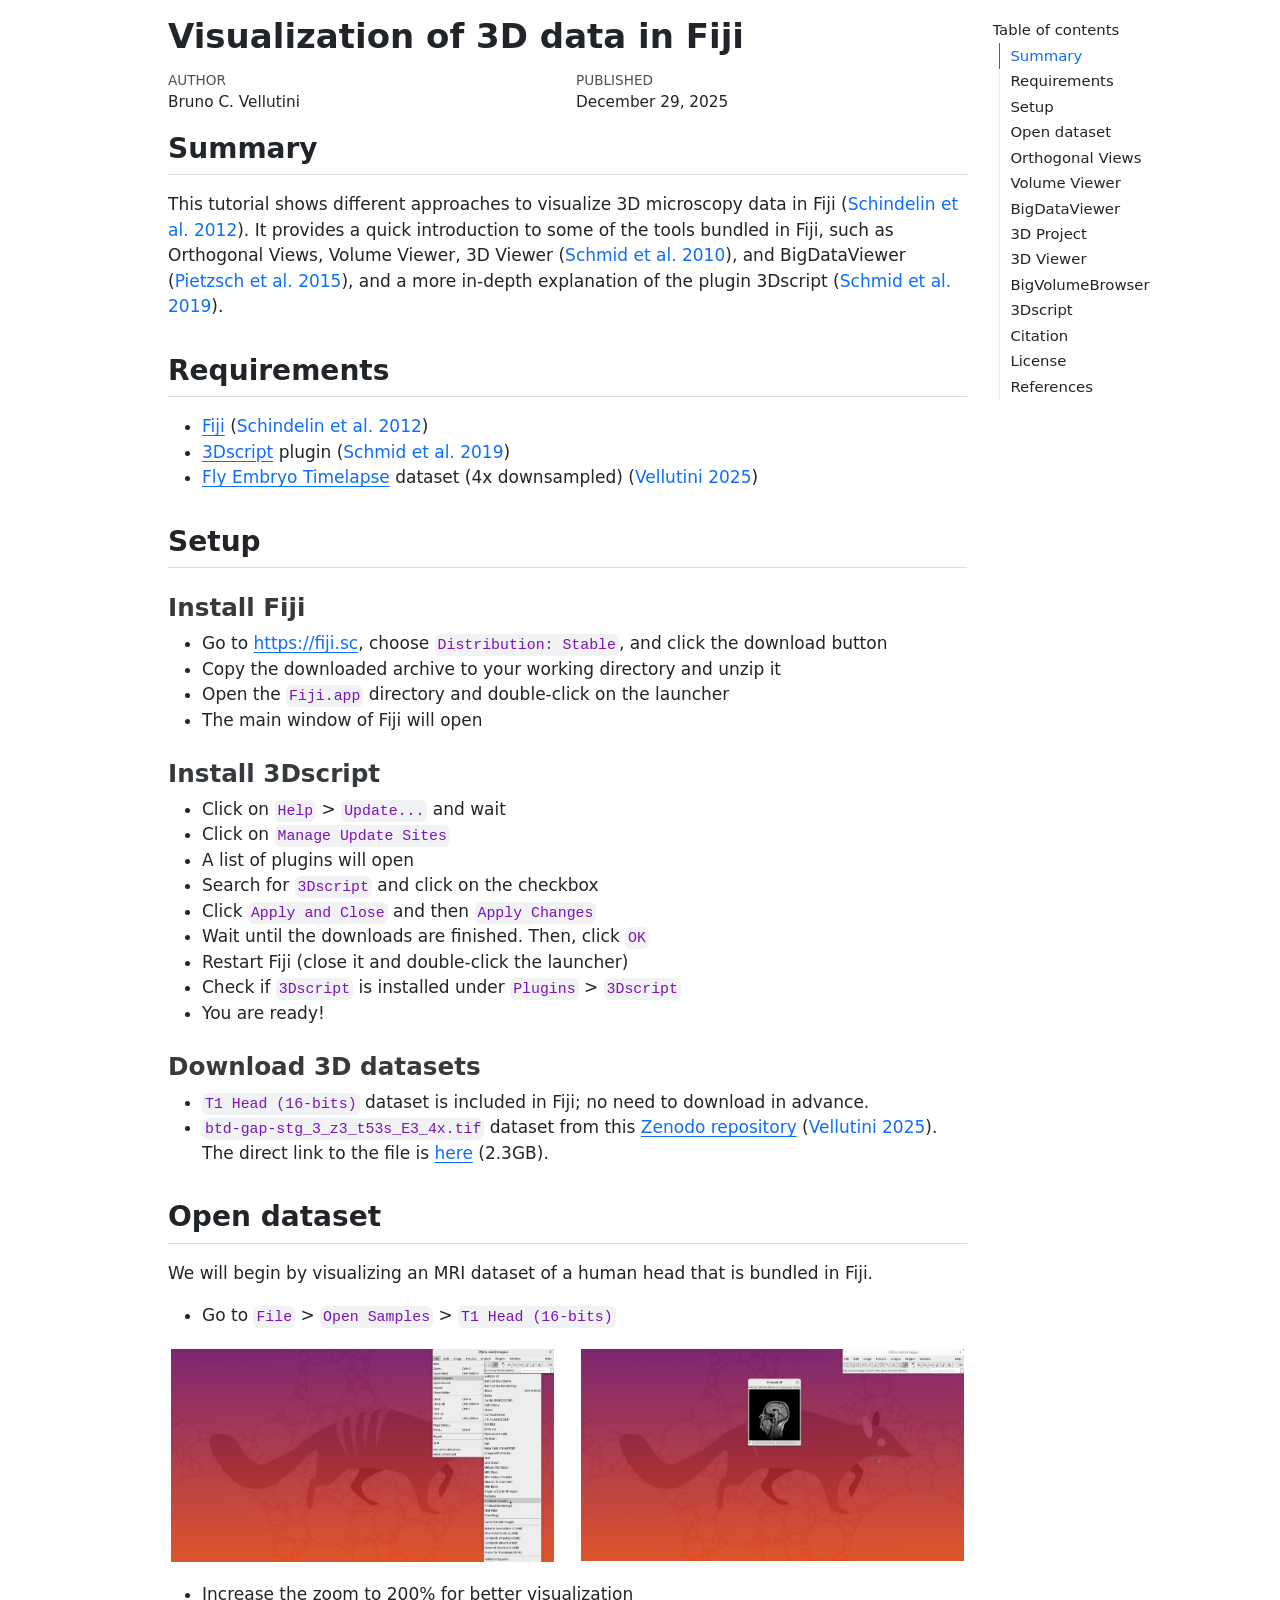
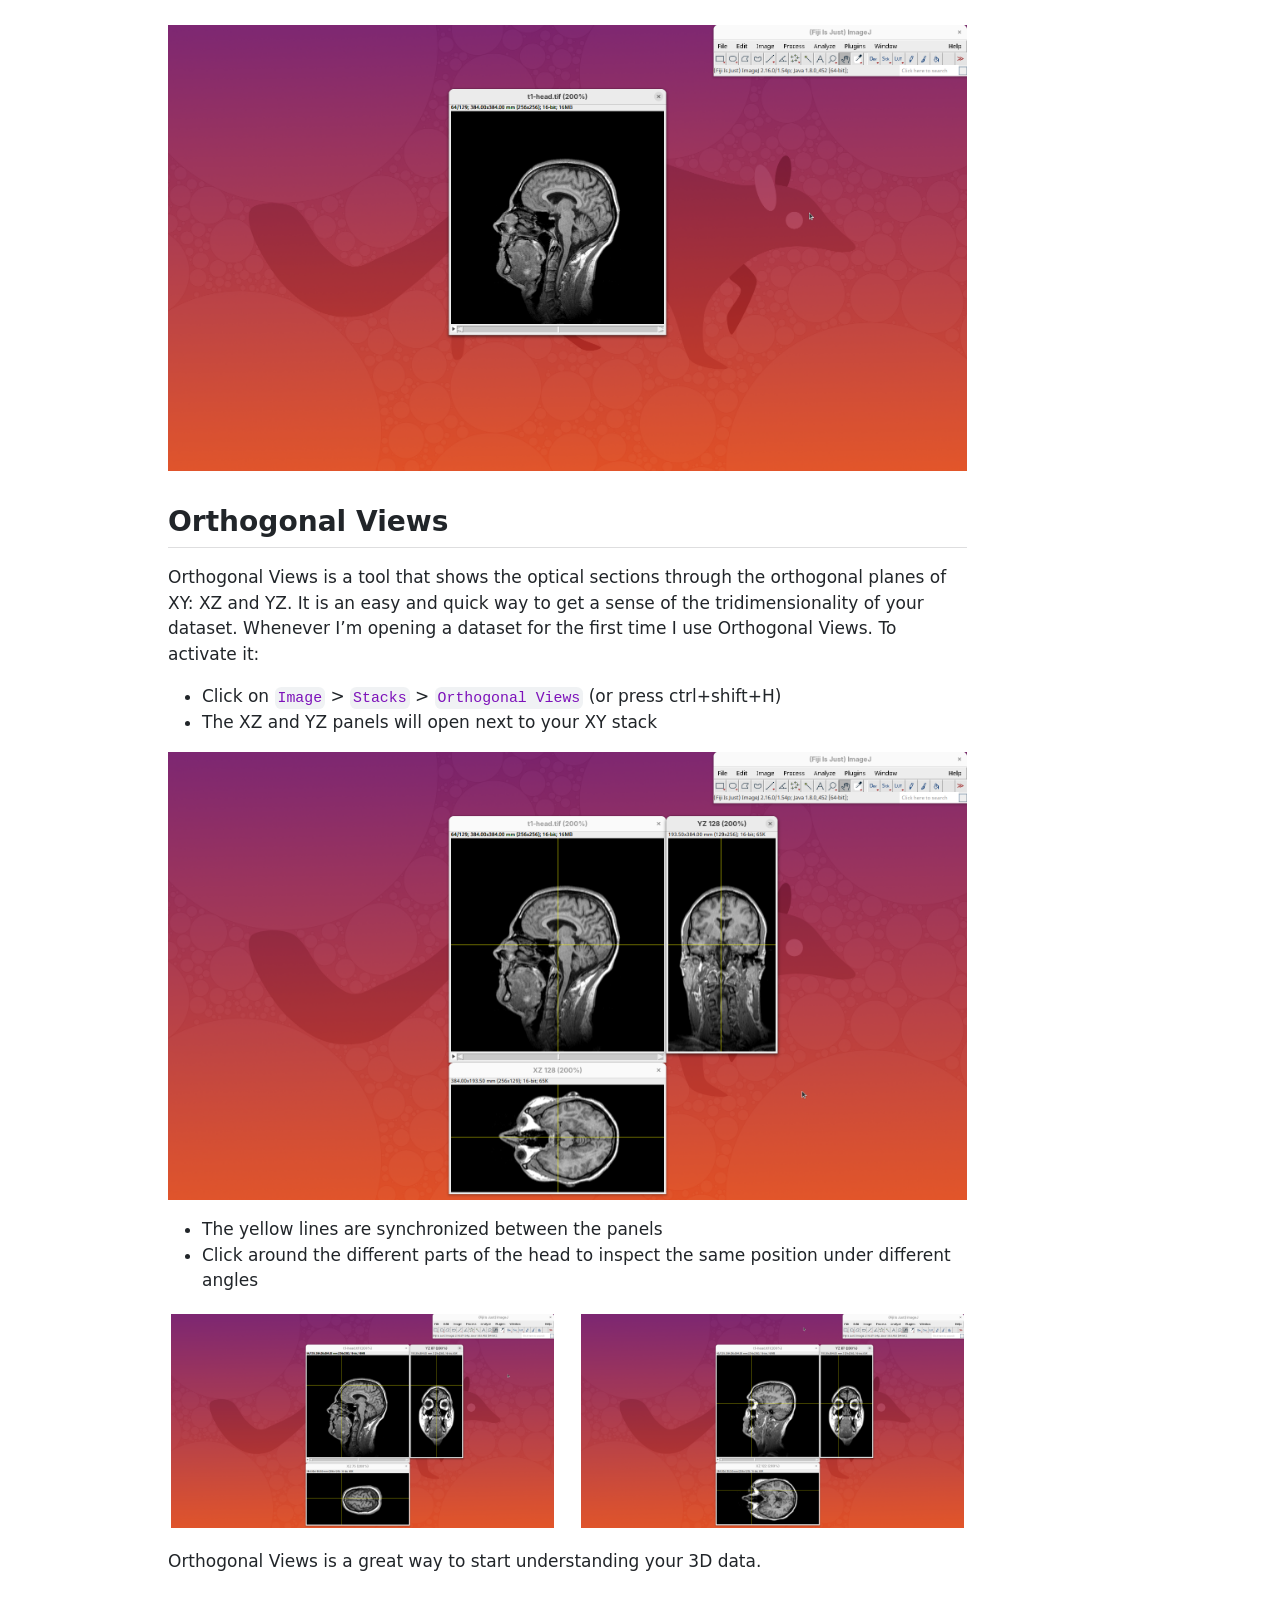
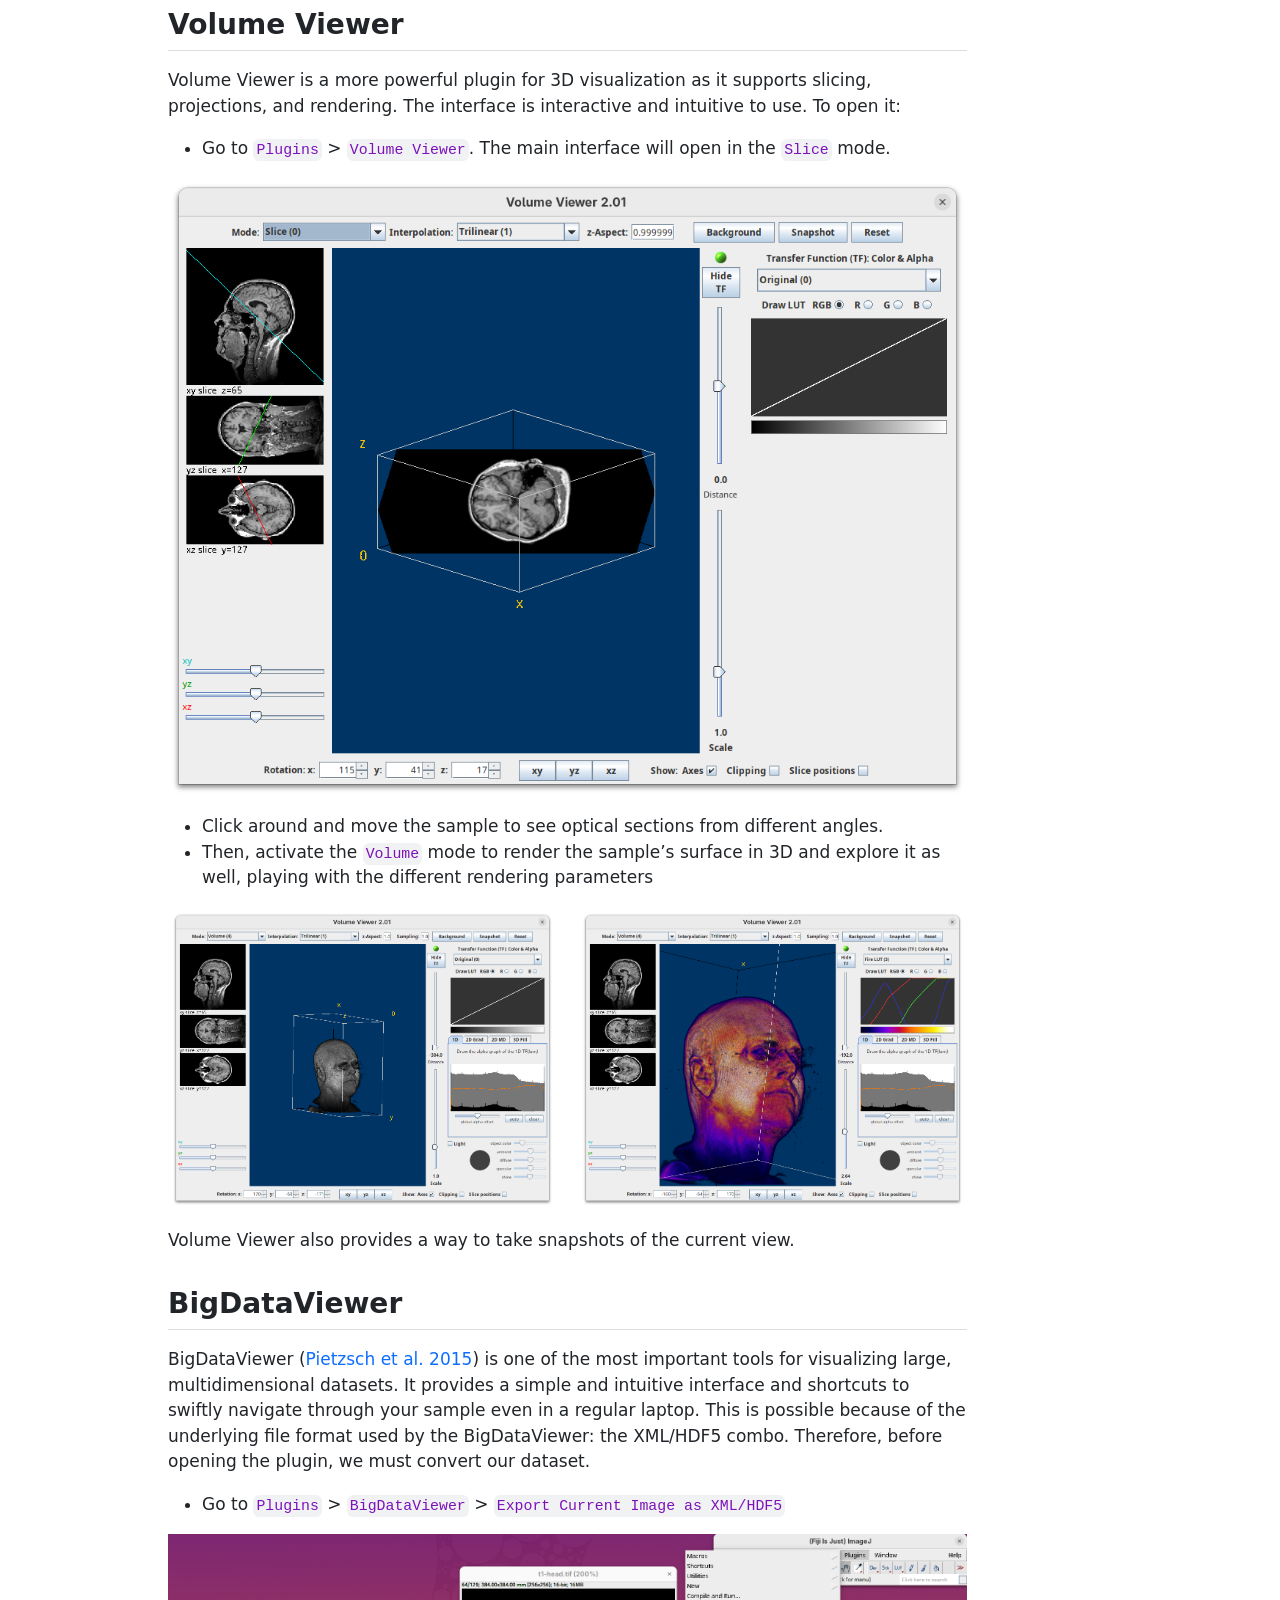
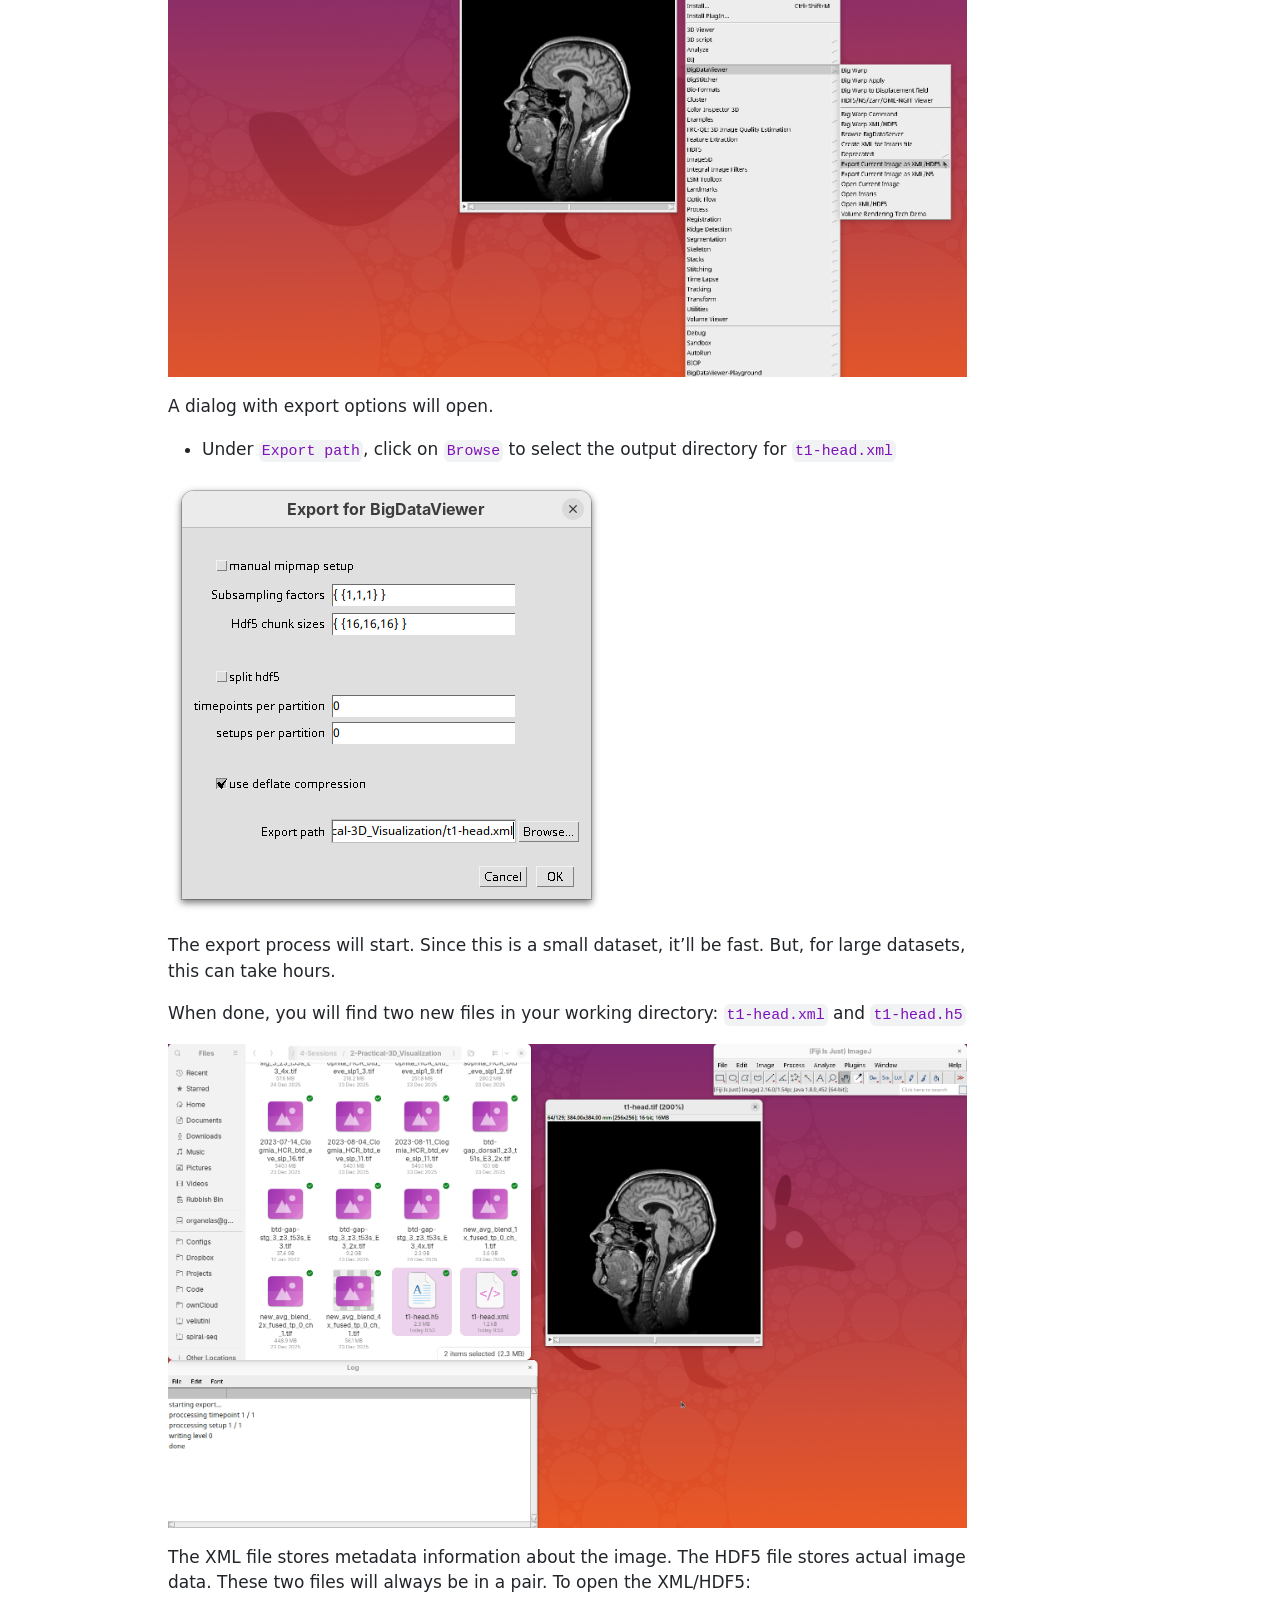
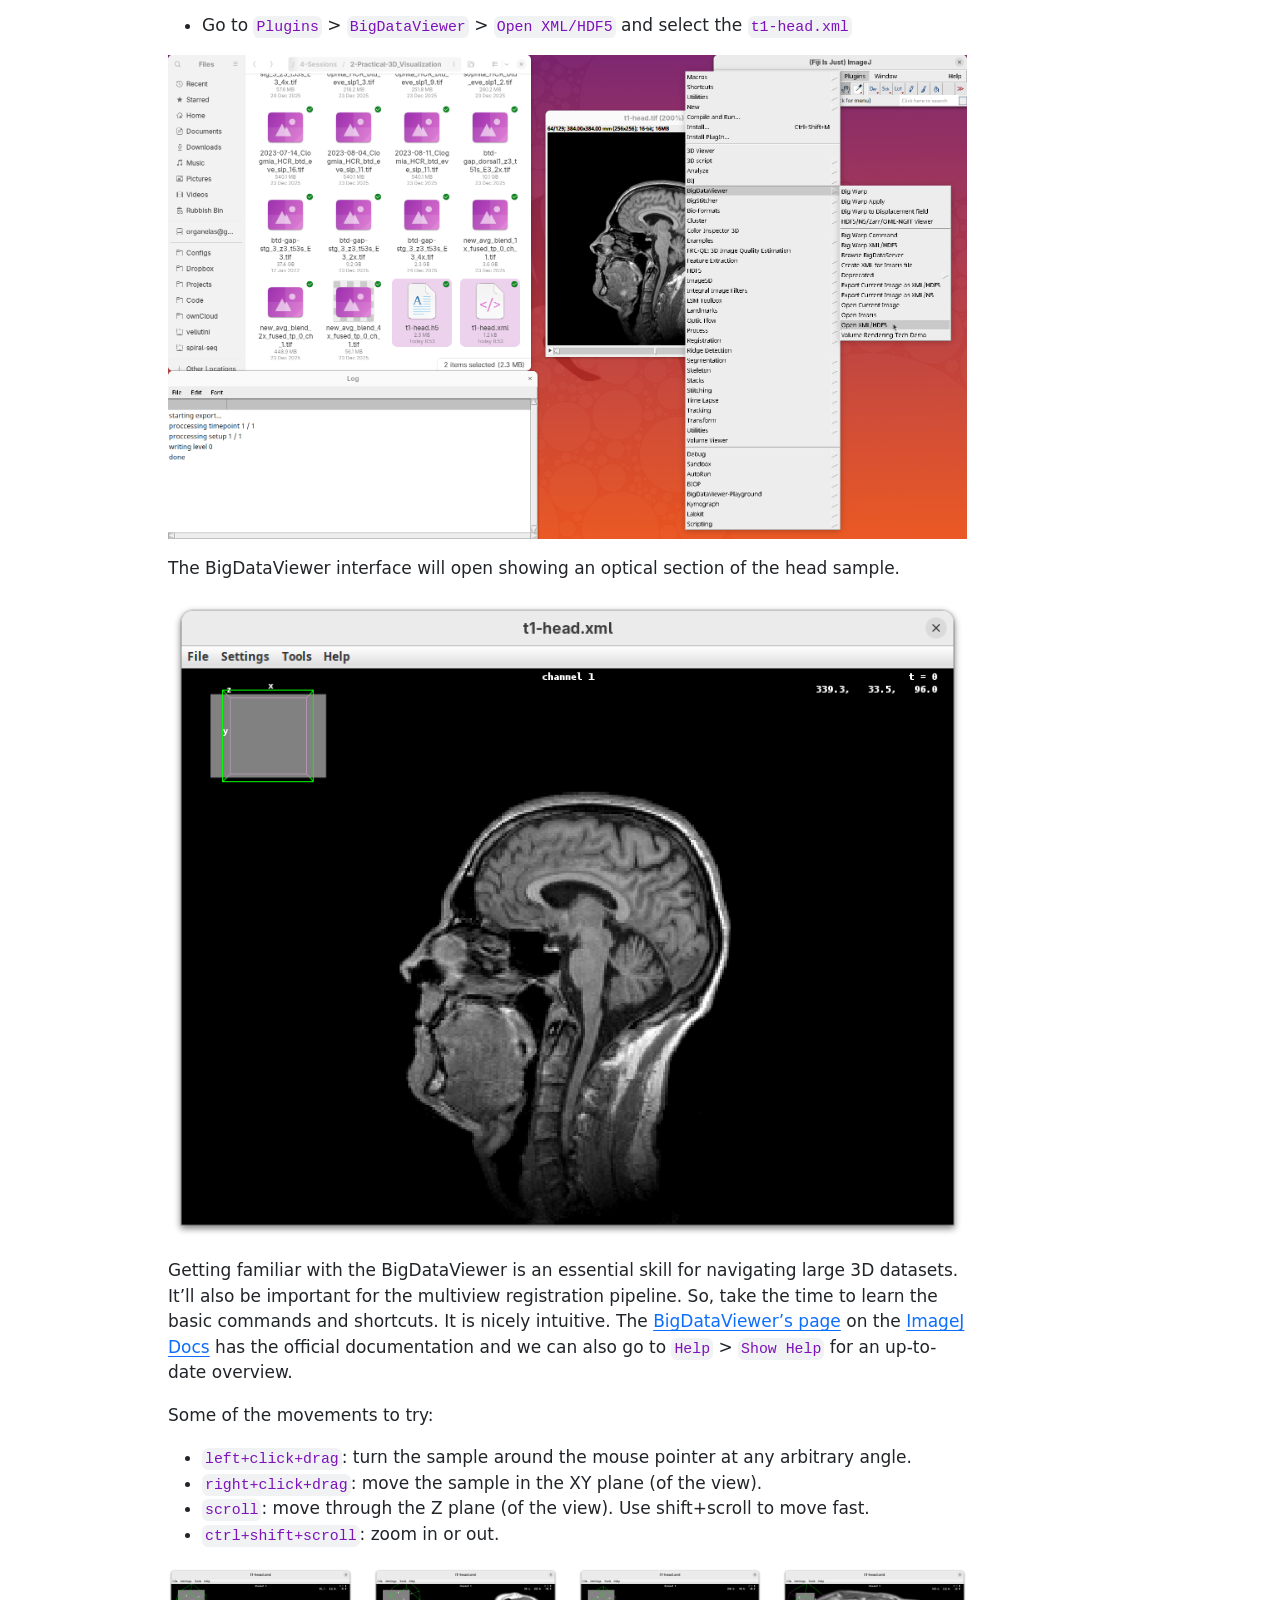
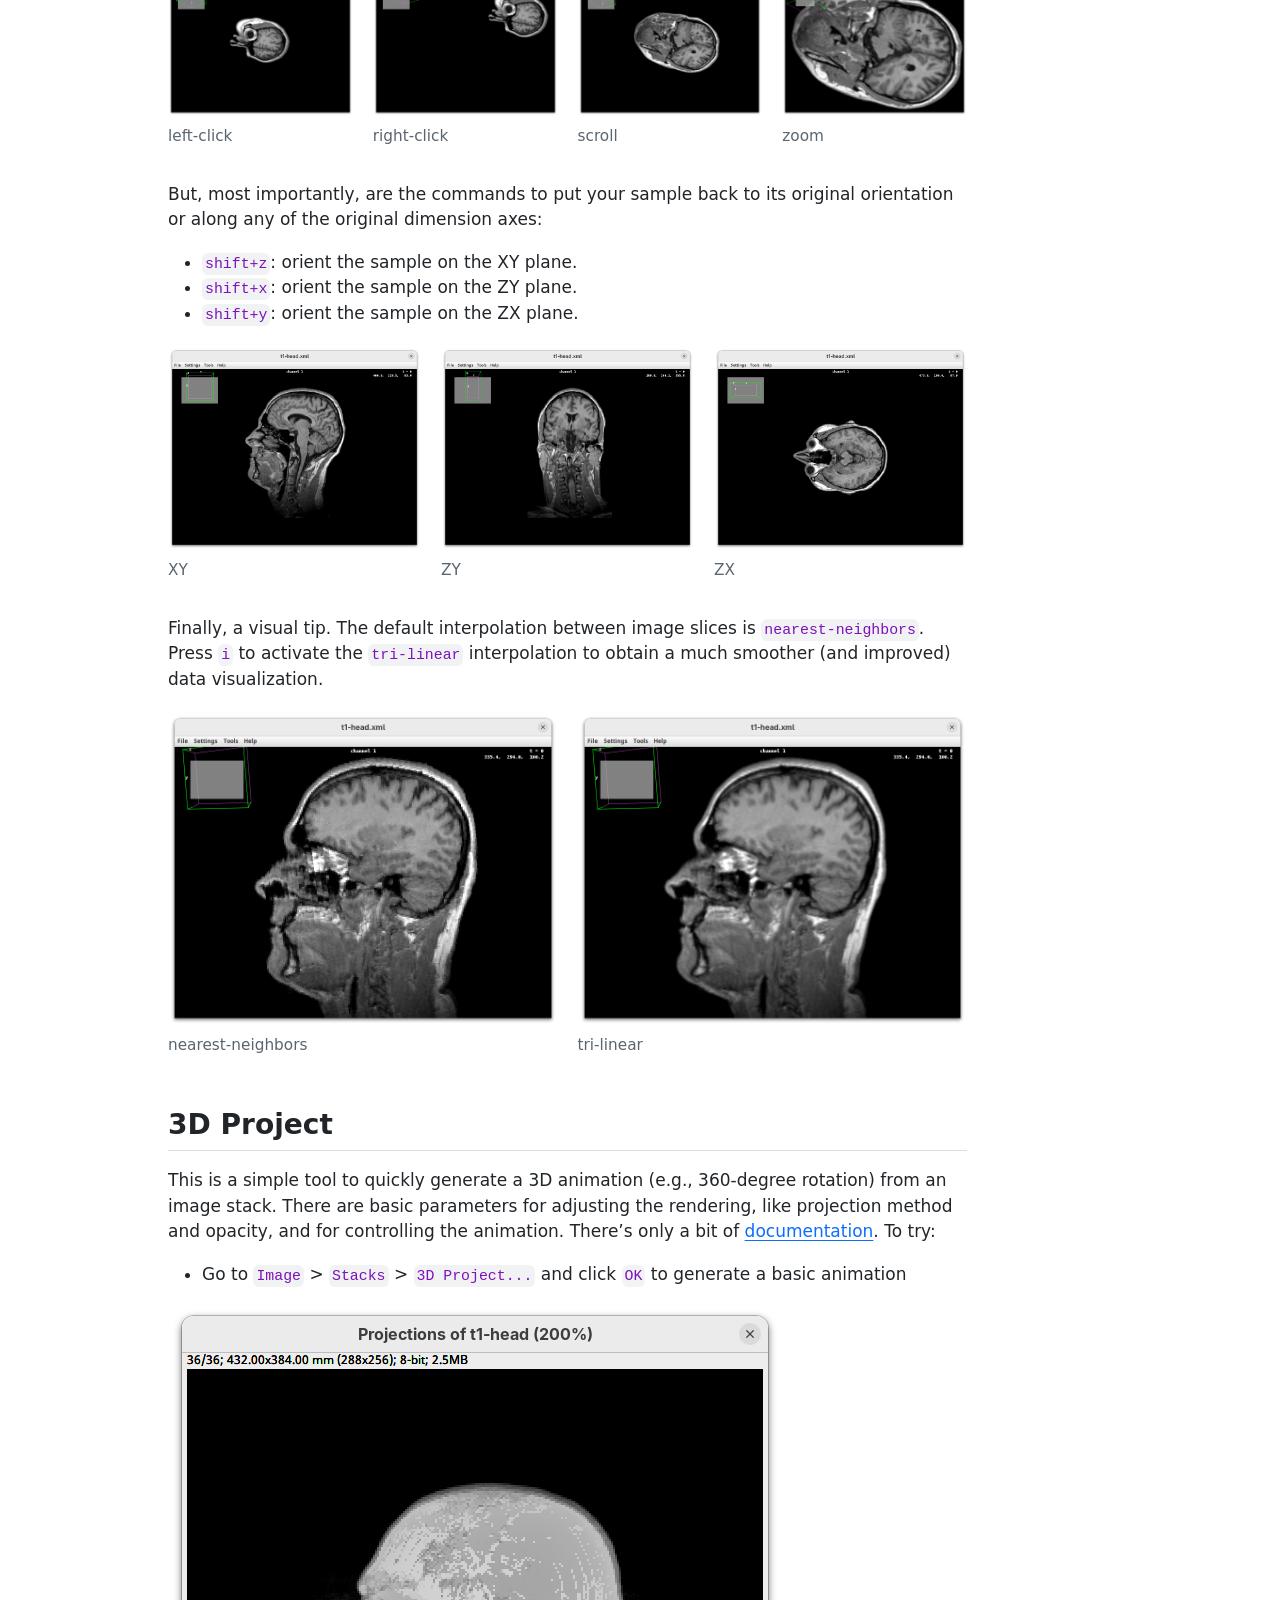
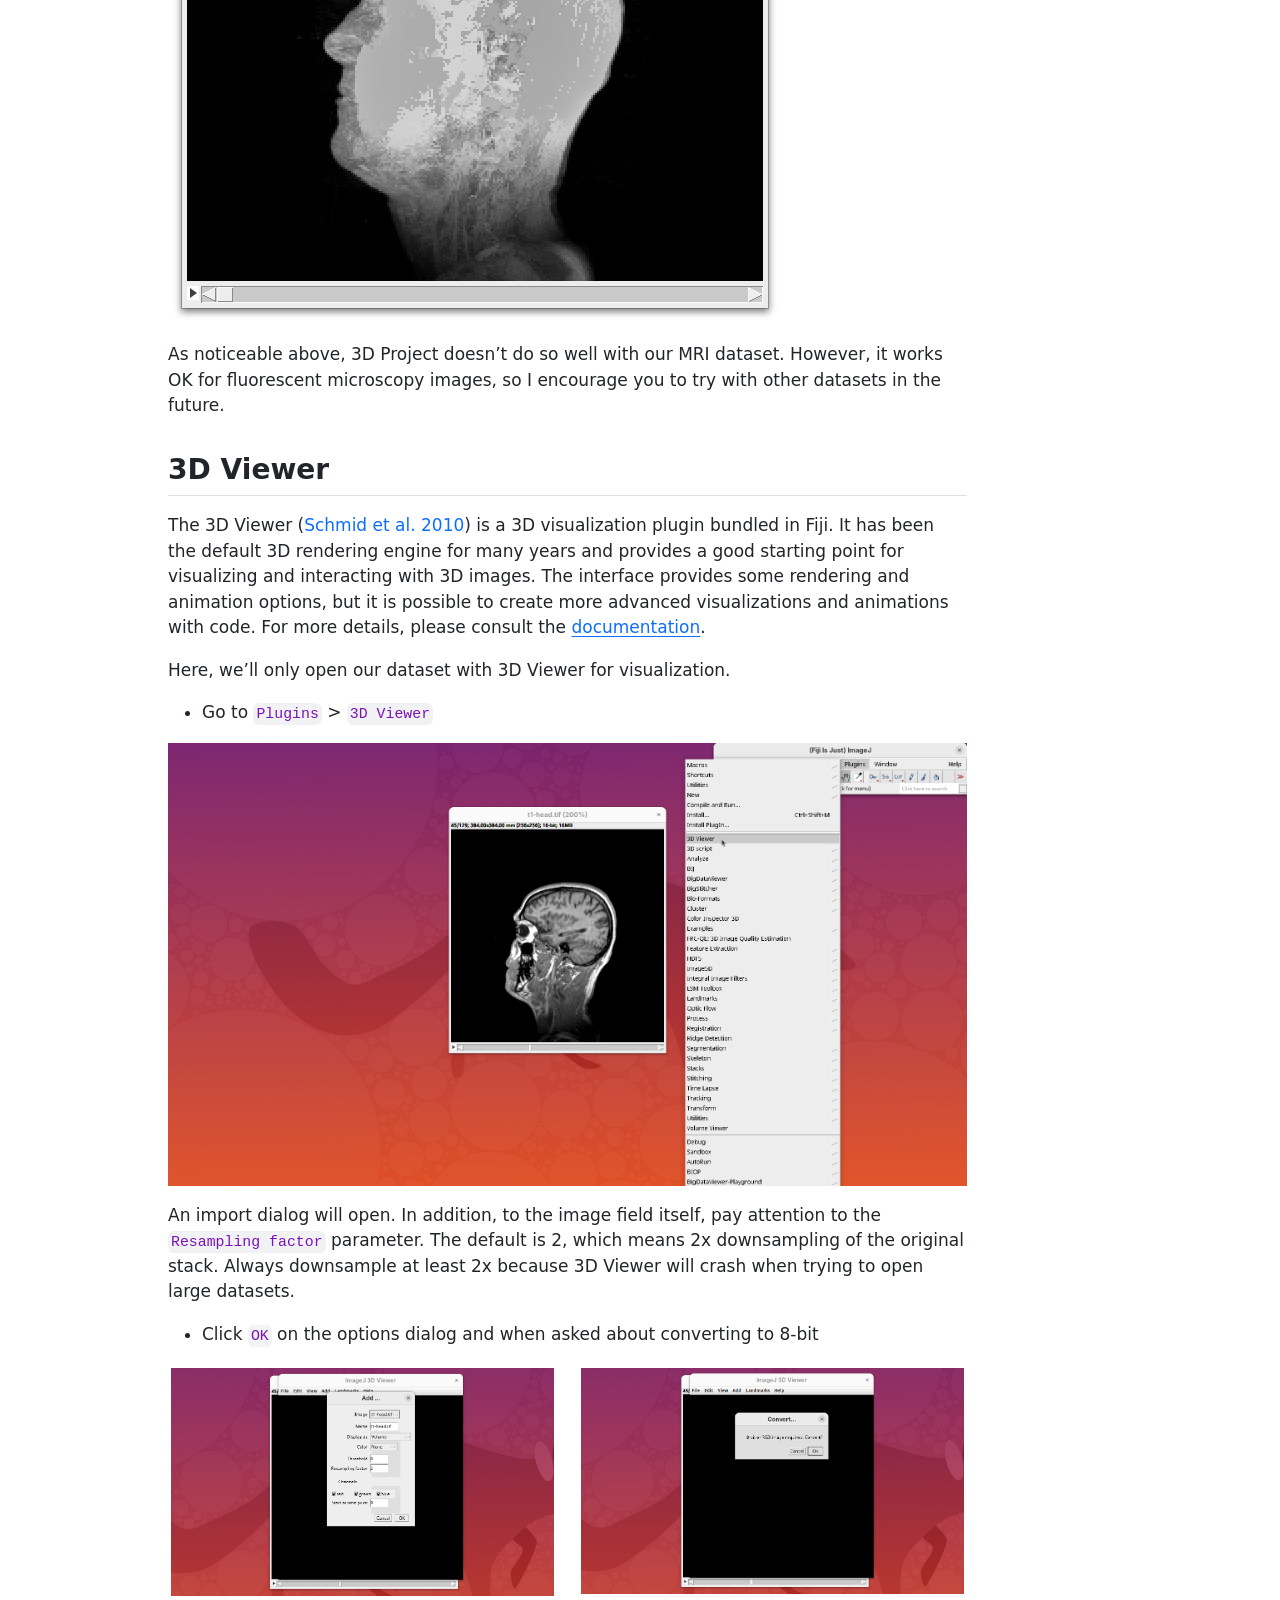
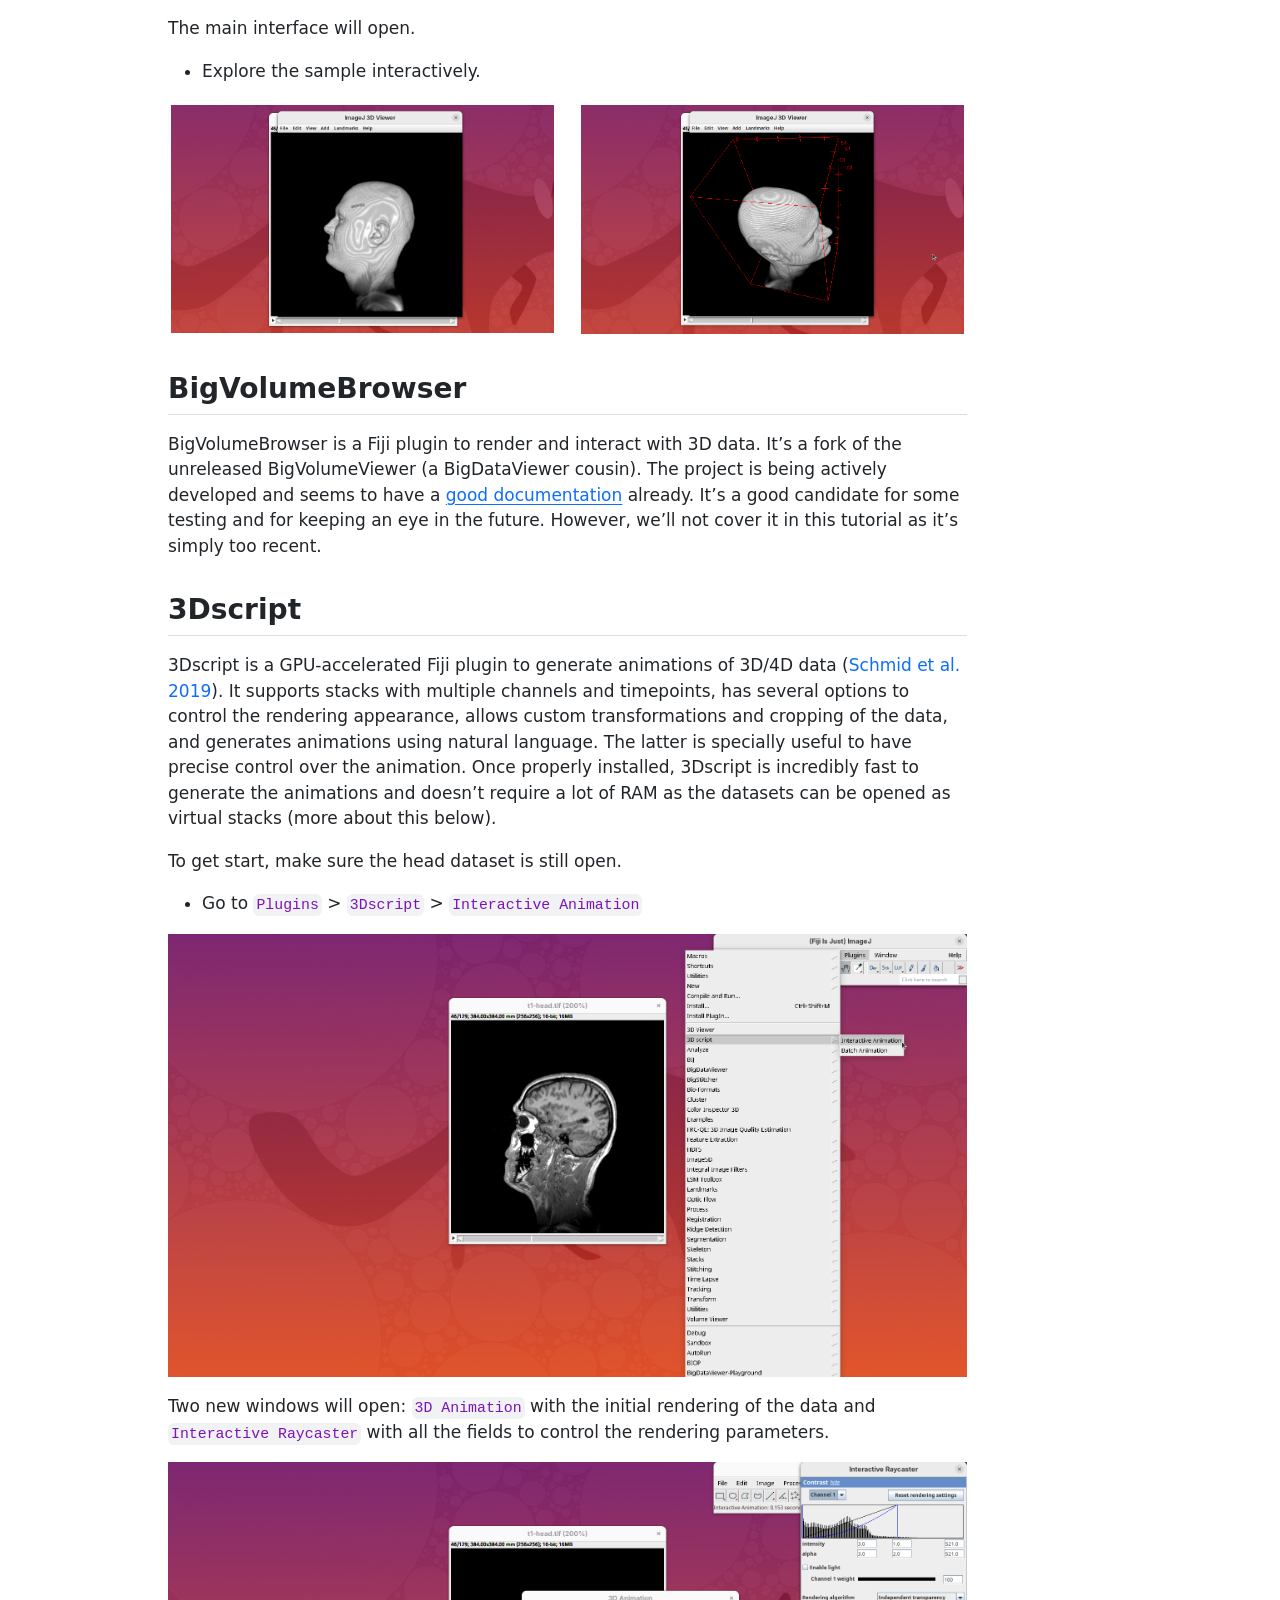
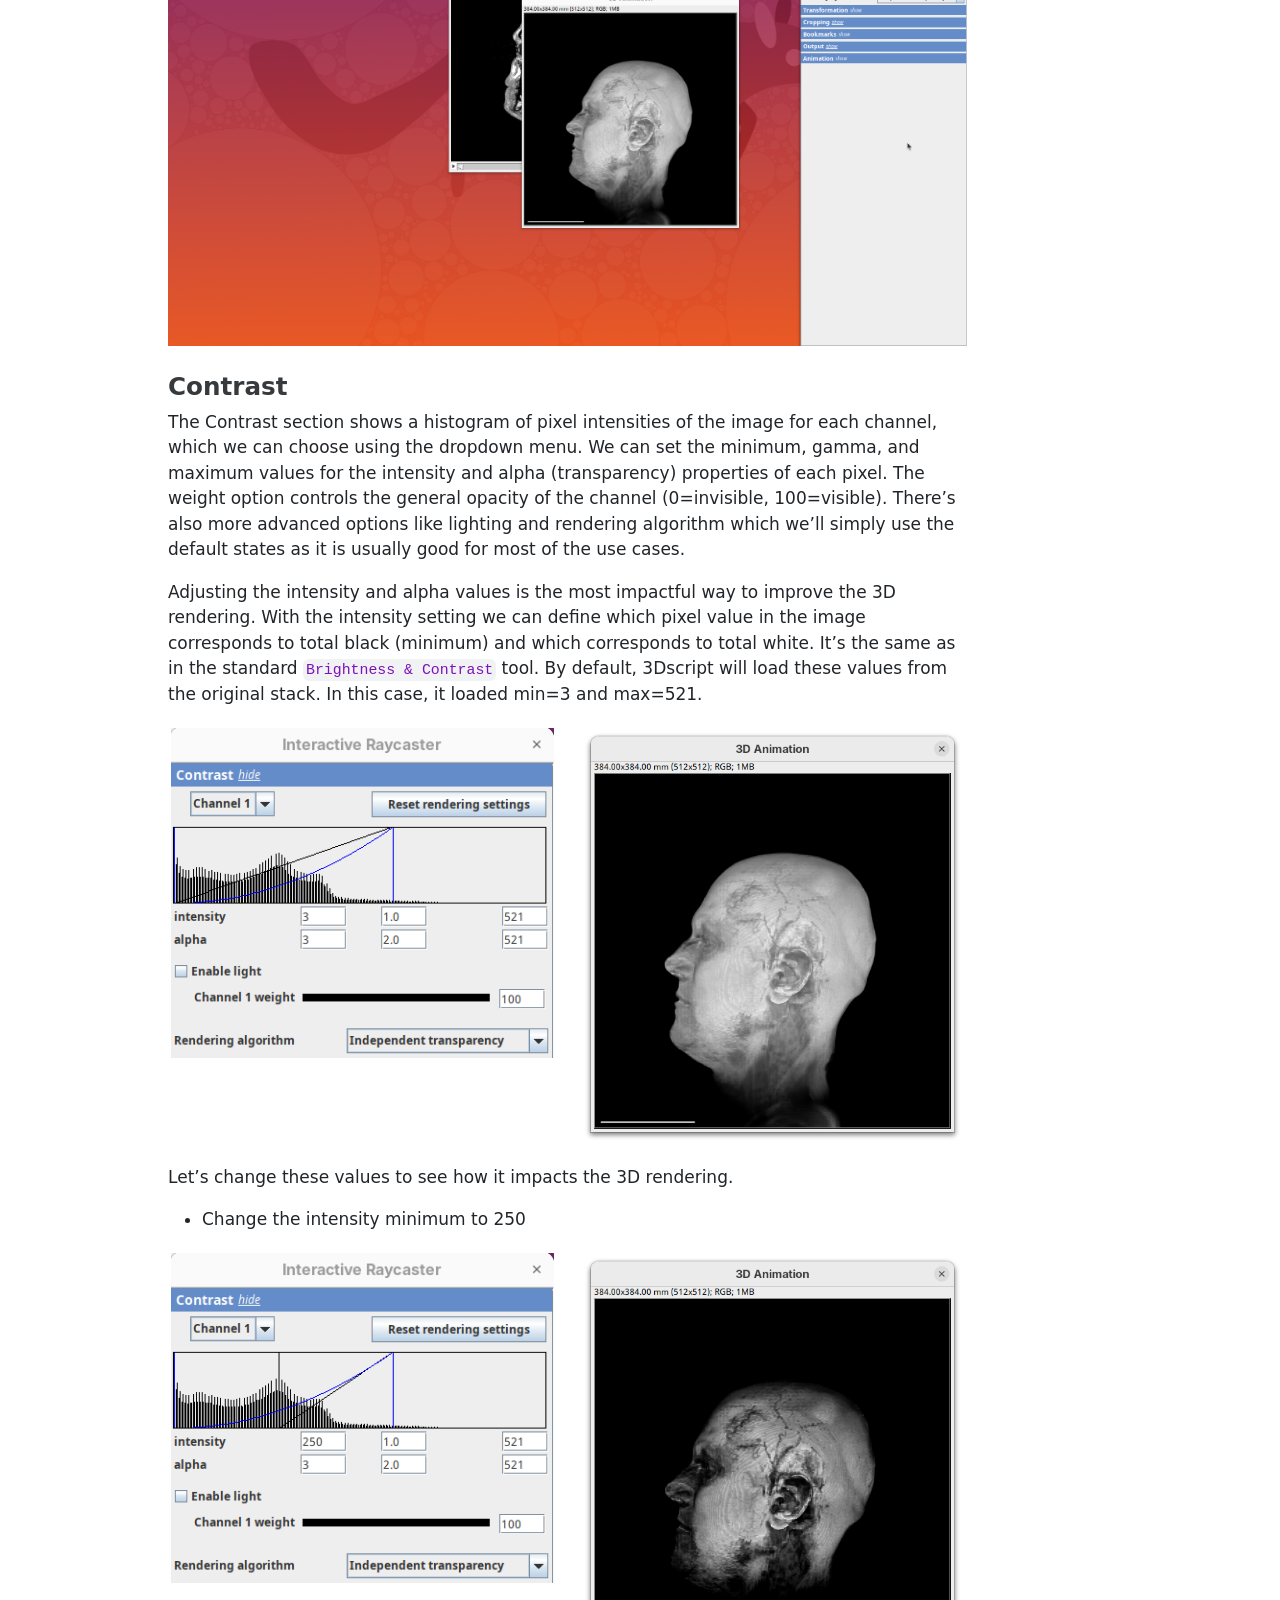
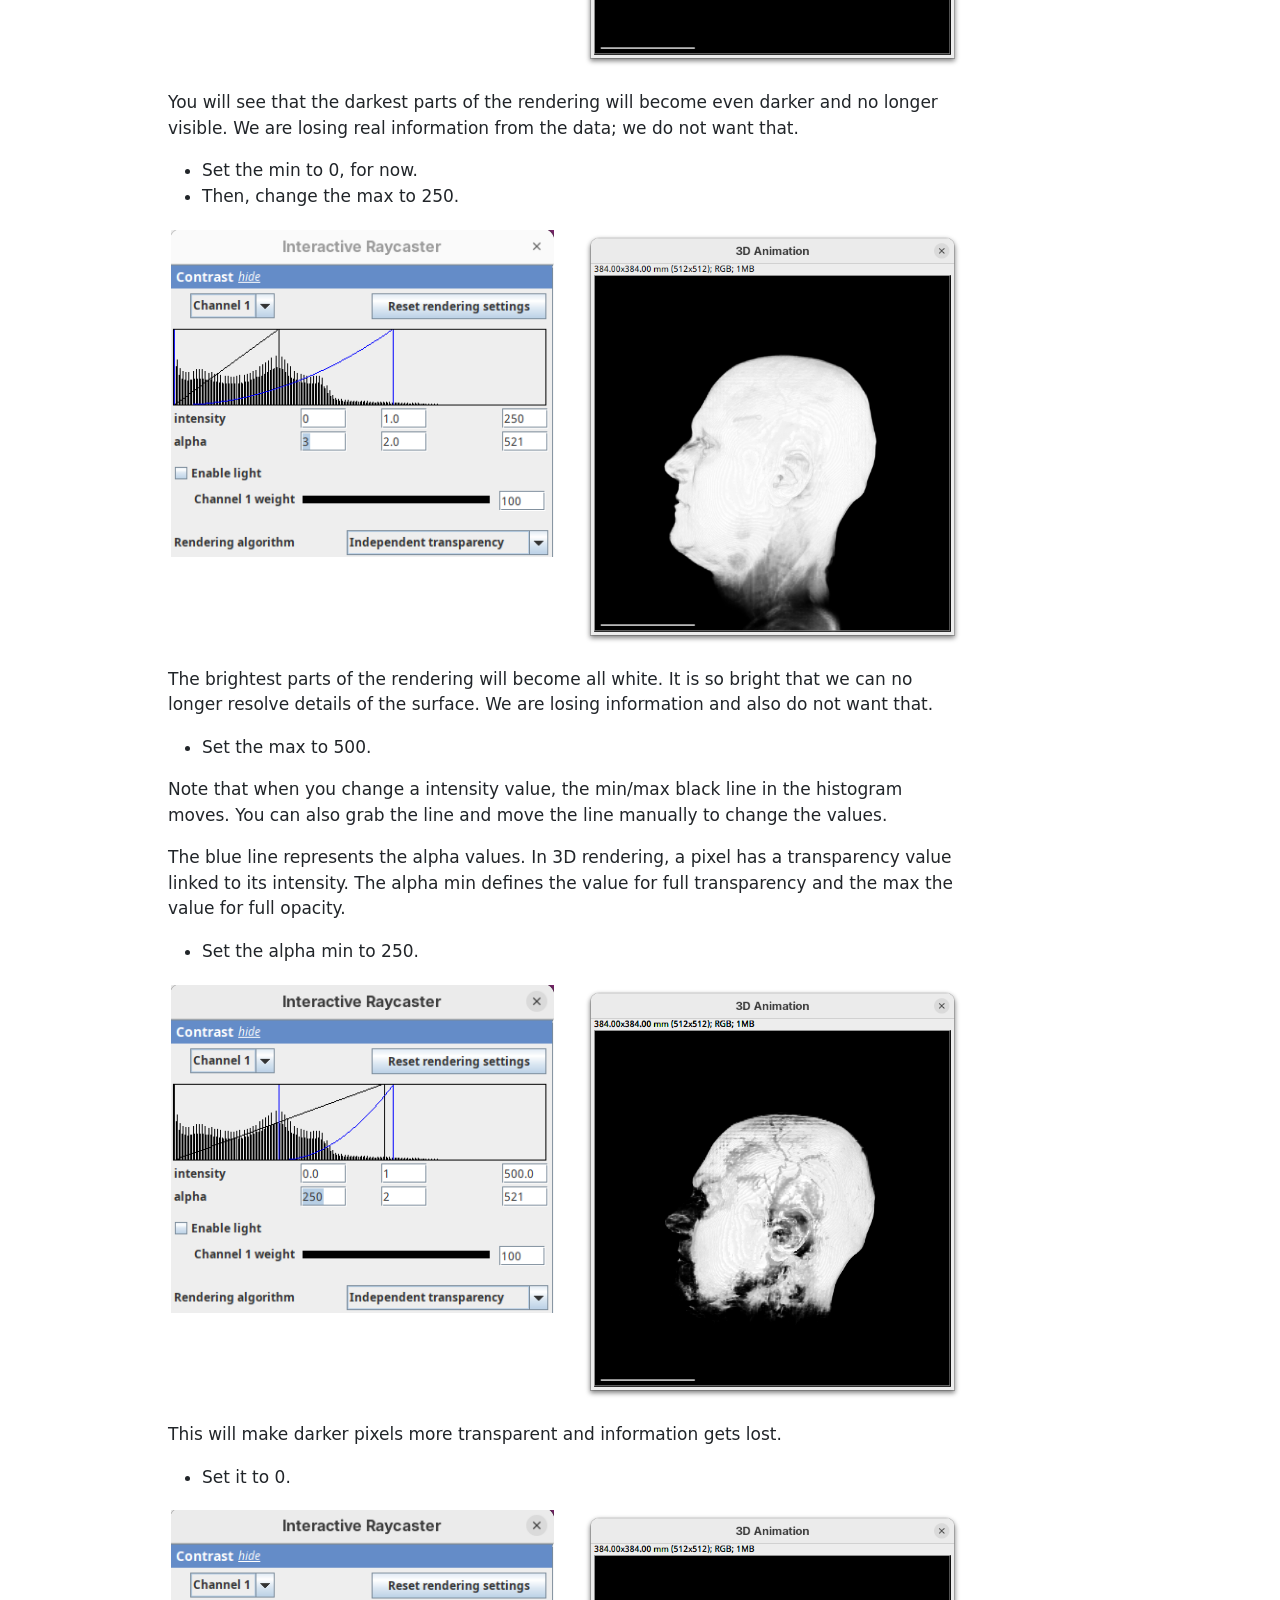
==== 3d-tutorial.html @ 8b39a1db "Rephrase license sentence" ====
<!DOCTYPE html>
<html xmlns="http://www.w3.org/1999/xhtml" lang="en" xml:lang="en"><head>

<meta charset="utf-8">
<meta name="generator" content="quarto-1.8.24">

<meta name="viewport" content="width=device-width, initial-scale=1.0, user-scalable=yes">

<meta name="author" content="Bruno C. Vellutini">
<meta name="dcterms.date" content="2025-12-29">

<title>Visualization of 3D data in Fiji</title>
<style>
code{white-space: pre-wrap;}
span.smallcaps{font-variant: small-caps;}
div.columns{display: flex; gap: min(4vw, 1.5em);}
div.column{flex: auto; overflow-x: auto;}
div.hanging-indent{margin-left: 1.5em; text-indent: -1.5em;}
ul.task-list{list-style: none;}
ul.task-list li input[type="checkbox"] {
  width: 0.8em;
  margin: 0 0.8em 0.2em -1em; /* quarto-specific, see https://github.com/quarto-dev/quarto-cli/issues/4556 */ 
  vertical-align: middle;
}
/* CSS for syntax highlighting */
html { -webkit-text-size-adjust: 100%; }
pre > code.sourceCode { white-space: pre; position: relative; }
pre > code.sourceCode > span { display: inline-block; line-height: 1.25; }
pre > code.sourceCode > span:empty { height: 1.2em; }
.sourceCode { overflow: visible; }
code.sourceCode > span { color: inherit; text-decoration: inherit; }
div.sourceCode { margin: 1em 0; }
pre.sourceCode { margin: 0; }
@media screen {
div.sourceCode { overflow: auto; }
}
@media print {
pre > code.sourceCode { white-space: pre-wrap; }
pre > code.sourceCode > span { text-indent: -5em; padding-left: 5em; }
}
pre.numberSource code
  { counter-reset: source-line 0; }
pre.numberSource code > span
  { position: relative; left: -4em; counter-increment: source-line; }
pre.numberSource code > span > a:first-child::before
  { content: counter(source-line);
    position: relative; left: -1em; text-align: right; vertical-align: baseline;
    border: none; display: inline-block;
    -webkit-touch-callout: none; -webkit-user-select: none;
    -khtml-user-select: none; -moz-user-select: none;
    -ms-user-select: none; user-select: none;
    padding: 0 4px; width: 4em;
  }
pre.numberSource { margin-left: 3em;  padding-left: 4px; }
div.sourceCode
  {   }
@media screen {
pre > code.sourceCode > span > a:first-child::before { text-decoration: underline; }
}
/* CSS for citations */
div.csl-bib-body { }
div.csl-entry {
  clear: both;
  margin-bottom: 0em;
}
.hanging-indent div.csl-entry {
  margin-left:2em;
  text-indent:-2em;
}
div.csl-left-margin {
  min-width:2em;
  float:left;
}
div.csl-right-inline {
  margin-left:2em;
  padding-left:1em;
}
div.csl-indent {
  margin-left: 2em;
}</style>


<script src="3d-tutorial_files/libs/clipboard/clipboard.min.js"></script>
<script src="3d-tutorial_files/libs/quarto-html/quarto.js" type="module"></script>
<script src="3d-tutorial_files/libs/quarto-html/tabsets/tabsets.js" type="module"></script>
<script src="3d-tutorial_files/libs/quarto-html/axe/axe-check.js" type="module"></script>
<script src="3d-tutorial_files/libs/quarto-html/popper.min.js"></script>
<script src="3d-tutorial_files/libs/quarto-html/tippy.umd.min.js"></script>
<script src="3d-tutorial_files/libs/quarto-html/anchor.min.js"></script>
<link href="3d-tutorial_files/libs/quarto-html/tippy.css" rel="stylesheet">
<link href="3d-tutorial_files/libs/quarto-html/quarto-syntax-highlighting-dc55a5b9e770e841cd82e46aadbfb9b0.css" rel="stylesheet" id="quarto-text-highlighting-styles">
<script src="3d-tutorial_files/libs/bootstrap/bootstrap.min.js"></script>
<link href="3d-tutorial_files/libs/bootstrap/bootstrap-icons.css" rel="stylesheet">
<link href="3d-tutorial_files/libs/bootstrap/bootstrap-657b9861459bc2f913453485b89f698e.min.css" rel="stylesheet" append-hash="true" id="quarto-bootstrap" data-mode="light">
<script src="3d-tutorial_files/libs/quarto-contrib/glightbox/glightbox.min.js"></script>
<link href="3d-tutorial_files/libs/quarto-contrib/glightbox/glightbox.min.css" rel="stylesheet">
<link href="3d-tutorial_files/libs/quarto-contrib/glightbox/lightbox.css" rel="stylesheet">


</head>

<body class="quarto-light">

<div id="quarto-content" class="page-columns page-rows-contents page-layout-article">
<div id="quarto-margin-sidebar" class="sidebar margin-sidebar">
  <nav id="TOC" role="doc-toc" class="toc-active">
    <h2 id="toc-title">Table of contents</h2>
   
  <ul>
  <li><a href="#sec-summary" id="toc-sec-summary" class="nav-link active" data-scroll-target="#sec-summary">Summary</a></li>
  <li><a href="#sec-requirements" id="toc-sec-requirements" class="nav-link" data-scroll-target="#sec-requirements">Requirements</a></li>
  <li><a href="#sec-setup" id="toc-sec-setup" class="nav-link" data-scroll-target="#sec-setup">Setup</a>
  <ul>
  <li><a href="#install-fiji" id="toc-install-fiji" class="nav-link" data-scroll-target="#install-fiji">Install Fiji</a></li>
  <li><a href="#install-3dscript" id="toc-install-3dscript" class="nav-link" data-scroll-target="#install-3dscript">Install 3Dscript</a></li>
  <li><a href="#download-3d-datasets" id="toc-download-3d-datasets" class="nav-link" data-scroll-target="#download-3d-datasets">Download 3D datasets</a></li>
  </ul></li>
  <li><a href="#sec-open-dataset" id="toc-sec-open-dataset" class="nav-link" data-scroll-target="#sec-open-dataset">Open dataset</a></li>
  <li><a href="#sec-orthogonal-views" id="toc-sec-orthogonal-views" class="nav-link" data-scroll-target="#sec-orthogonal-views">Orthogonal Views</a></li>
  <li><a href="#sec-volume-viewer" id="toc-sec-volume-viewer" class="nav-link" data-scroll-target="#sec-volume-viewer">Volume Viewer</a></li>
  <li><a href="#sec-bigdata-viewer" id="toc-sec-bigdata-viewer" class="nav-link" data-scroll-target="#sec-bigdata-viewer">BigDataViewer</a></li>
  <li><a href="#sec-threed-project" id="toc-sec-threed-project" class="nav-link" data-scroll-target="#sec-threed-project">3D Project</a></li>
  <li><a href="#sec-threed-viewer" id="toc-sec-threed-viewer" class="nav-link" data-scroll-target="#sec-threed-viewer">3D Viewer</a></li>
  <li><a href="#sec-bigvolume-browser" id="toc-sec-bigvolume-browser" class="nav-link" data-scroll-target="#sec-bigvolume-browser">BigVolumeBrowser</a></li>
  <li><a href="#sec-threedscript" id="toc-sec-threedscript" class="nav-link" data-scroll-target="#sec-threedscript">3Dscript</a>
  <ul>
  <li><a href="#contrast" id="toc-contrast" class="nav-link" data-scroll-target="#contrast">Contrast</a></li>
  <li><a href="#transformation" id="toc-transformation" class="nav-link" data-scroll-target="#transformation">Transformation</a></li>
  <li><a href="#cropping" id="toc-cropping" class="nav-link" data-scroll-target="#cropping">Cropping</a></li>
  <li><a href="#bookmark" id="toc-bookmark" class="nav-link" data-scroll-target="#bookmark">Bookmark</a></li>
  <li><a href="#output" id="toc-output" class="nav-link" data-scroll-target="#output">Output</a></li>
  <li><a href="#animation-3d" id="toc-animation-3d" class="nav-link" data-scroll-target="#animation-3d">Animation 3D</a>
  <ul class="collapse">
  <li><a href="#rotate-horizontally" id="toc-rotate-horizontally" class="nav-link" data-scroll-target="#rotate-horizontally">Rotate horizontally</a></li>
  <li><a href="#make-it-smoother" id="toc-make-it-smoother" class="nav-link" data-scroll-target="#make-it-smoother">Make it smoother</a></li>
  <li><a href="#add-easing" id="toc-add-easing" class="nav-link" data-scroll-target="#add-easing">Add easing</a></li>
  <li><a href="#animate-cropping" id="toc-animate-cropping" class="nav-link" data-scroll-target="#animate-cropping">Animate cropping</a></li>
  <li><a href="#define-multiple-commands" id="toc-define-multiple-commands" class="nav-link" data-scroll-target="#define-multiple-commands">Define multiple commands</a></li>
  <li><a href="#set-initial-conditions" id="toc-set-initial-conditions" class="nav-link" data-scroll-target="#set-initial-conditions">Set initial conditions</a></li>
  <li><a href="#tweak-appearance" id="toc-tweak-appearance" class="nav-link" data-scroll-target="#tweak-appearance">Tweak appearance</a></li>
  </ul></li>
  <li><a href="#animation-4d" id="toc-animation-4d" class="nav-link" data-scroll-target="#animation-4d">Animation 4D</a>
  <ul class="collapse">
  <li><a href="#open-virtual-stack" id="toc-open-virtual-stack" class="nav-link" data-scroll-target="#open-virtual-stack">Open virtual stack</a></li>
  <li><a href="#start-3dscript" id="toc-start-3dscript" class="nav-link" data-scroll-target="#start-3dscript">Start 3Dscript</a></li>
  <li><a href="#animate-timepoints" id="toc-animate-timepoints" class="nav-link" data-scroll-target="#animate-timepoints">Animate timepoints</a></li>
  <li><a href="#adjust-channel-1" id="toc-adjust-channel-1" class="nav-link" data-scroll-target="#adjust-channel-1">Adjust channel 1</a></li>
  <li><a href="#adjust-channel-2" id="toc-adjust-channel-2" class="nav-link" data-scroll-target="#adjust-channel-2">Adjust channel 2</a></li>
  <li><a href="#adjust-orientation" id="toc-adjust-orientation" class="nav-link" data-scroll-target="#adjust-orientation">Adjust orientation</a></li>
  <li><a href="#tweak-appearance-1" id="toc-tweak-appearance-1" class="nav-link" data-scroll-target="#tweak-appearance-1">Tweak appearance</a></li>
  <li><a href="#make-it-smoother-1" id="toc-make-it-smoother-1" class="nav-link" data-scroll-target="#make-it-smoother-1">Make it smoother</a></li>
  <li><a href="#save-animation" id="toc-save-animation" class="nav-link" data-scroll-target="#save-animation">Save animation</a></li>
  </ul></li>
  </ul></li>
  <li><a href="#sec-citation" id="toc-sec-citation" class="nav-link" data-scroll-target="#sec-citation">Citation</a></li>
  <li><a href="#license" id="toc-license" class="nav-link" data-scroll-target="#license">License</a></li>
  <li><a href="#sec-references" id="toc-sec-references" class="nav-link" data-scroll-target="#sec-references">References</a></li>
  </ul>
</nav>
</div>
<main class="content" id="quarto-document-content">

<header id="title-block-header" class="quarto-title-block default">
<div class="quarto-title">
<h1 class="title">Visualization of 3D data in Fiji</h1>
</div>



<div class="quarto-title-meta">

    <div>
    <div class="quarto-title-meta-heading">Author</div>
    <div class="quarto-title-meta-contents">
             <p>Bruno C. Vellutini </p>
          </div>
  </div>
    
    <div>
    <div class="quarto-title-meta-heading">Published</div>
    <div class="quarto-title-meta-contents">
      <p class="date">December 29, 2025</p>
    </div>
  </div>
  
    
  </div>
  


</header>


<section id="sec-summary" class="level2">
<h2 class="anchored" data-anchor-id="sec-summary">Summary</h2>
<p>This tutorial shows different approaches to visualize 3D microscopy data in Fiji <span class="citation" data-cites="Schindelin2012-di">(<a href="#ref-Schindelin2012-di" role="doc-biblioref">Schindelin et al. 2012</a>)</span>. It provides a quick introduction to some of the tools bundled in Fiji, such as Orthogonal Views, Volume Viewer, 3D Viewer <span class="citation" data-cites="Schmid2010-ep">(<a href="#ref-Schmid2010-ep" role="doc-biblioref">Schmid et al. 2010</a>)</span>, and BigDataViewer <span class="citation" data-cites="Pietzsch2015-md">(<a href="#ref-Pietzsch2015-md" role="doc-biblioref">Pietzsch et al. 2015</a>)</span>, and a more in-depth explanation of the plugin 3Dscript <span class="citation" data-cites="Schmid2019-bm">(<a href="#ref-Schmid2019-bm" role="doc-biblioref">Schmid et al. 2019</a>)</span>.</p>
</section>
<section id="sec-requirements" class="level2">
<h2 class="anchored" data-anchor-id="sec-requirements">Requirements</h2>
<ul>
<li><a href="https://fiji.sc">Fiji</a> <span class="citation" data-cites="Schindelin2012-di">(<a href="#ref-Schindelin2012-di" role="doc-biblioref">Schindelin et al. 2012</a>)</span></li>
<li><a href="https://bene51.github.io/3Dscript/">3Dscript</a> plugin <span class="citation" data-cites="Schmid2019-bm">(<a href="#ref-Schmid2019-bm" role="doc-biblioref">Schmid et al. 2019</a>)</span></li>
<li><a href="https://doi.org/10.5281/zenodo.18065738">Fly Embryo Timelapse</a> dataset (4x downsampled) <span class="citation" data-cites="Vellutini2025-le">(<a href="#ref-Vellutini2025-le" role="doc-biblioref">Vellutini 2025</a>)</span></li>
</ul>
</section>
<section id="sec-setup" class="level2">
<h2 class="anchored" data-anchor-id="sec-setup">Setup</h2>
<section id="install-fiji" class="level3">
<h3 class="anchored" data-anchor-id="install-fiji">Install Fiji</h3>
<ul>
<li>Go to <a href="https://fiji.sc" class="uri">https://fiji.sc</a>, choose <code>Distribution: Stable</code>, and click the download button</li>
<li>Copy the downloaded archive to your working directory and unzip it</li>
<li>Open the <code>Fiji.app</code> directory and double-click on the launcher</li>
<li>The main window of Fiji will open</li>
</ul>
</section>
<section id="install-3dscript" class="level3">
<h3 class="anchored" data-anchor-id="install-3dscript">Install 3Dscript</h3>
<ul>
<li>Click on <code>Help</code> &gt; <code>Update...</code> and wait</li>
<li>Click on <code>Manage Update Sites</code></li>
<li>A list of plugins will open</li>
<li>Search for <code>3Dscript</code> and click on the checkbox</li>
<li>Click <code>Apply and Close</code> and then <code>Apply Changes</code></li>
<li>Wait until the downloads are finished. Then, click <code>OK</code></li>
<li>Restart Fiji (close it and double-click the launcher)</li>
<li>Check if <code>3Dscript</code> is installed under <code>Plugins</code> &gt; <code>3Dscript</code></li>
<li>You are ready!</li>
</ul>
</section>
<section id="download-3d-datasets" class="level3">
<h3 class="anchored" data-anchor-id="download-3d-datasets">Download 3D datasets</h3>
<ul>
<li><code>T1 Head (16-bits)</code> dataset is included in Fiji; no need to download in advance.</li>
<li><code>btd-gap-stg_3_z3_t53s_E3_4x.tif</code> dataset from this <a href="https://doi.org/10.5281/zenodo.18065738">Zenodo repository</a> <span class="citation" data-cites="Vellutini2025-le">(<a href="#ref-Vellutini2025-le" role="doc-biblioref">Vellutini 2025</a>)</span>. The direct link to the file is <a href="https://zenodo.org/records/18065739/files/btd-gap-stg_3_z3_t53s_E3_4x.tif?download=1">here</a> (2.3GB).</li>
</ul>
</section>
</section>
<section id="sec-open-dataset" class="level2">
<h2 class="anchored" data-anchor-id="sec-open-dataset">Open dataset</h2>
<p>We will begin by visualizing an MRI dataset of a human head that is bundled in Fiji.</p>
<ul>
<li>Go to <code>File</code> &gt; <code>Open Samples</code> &gt; <code>T1 Head (16-bits)</code></li>
</ul>
<div class="quarto-layout-panel" data-layout-ncol="2">
<div class="quarto-layout-row">
<div class="quarto-layout-cell" style="flex-basis: 50.0%;justify-content: center;">
<p><a href="media/01-sample-open.png" class="lightbox" data-gallery="quarto-lightbox-gallery-1"><img src="media/01-sample-open.png" class="img-fluid"></a></p>
</div>
<div class="quarto-layout-cell" style="flex-basis: 50.0%;justify-content: center;">
<p><a href="media/02-open-head.png" class="lightbox" data-gallery="quarto-lightbox-gallery-2"><img src="media/02-open-head.png" class="img-fluid"></a></p>
</div>
</div>
</div>
<ul>
<li>Increase the zoom to 200% for better visualization</li>
</ul>
<p><a href="media/03-head-zoomed.png" class="lightbox" data-gallery="quarto-lightbox-gallery-3"><img src="media/03-head-zoomed.png" class="img-fluid"></a></p>
</section>
<section id="sec-orthogonal-views" class="level2">
<h2 class="anchored" data-anchor-id="sec-orthogonal-views">Orthogonal Views</h2>
<p>Orthogonal Views is a tool that shows the optical sections through the orthogonal planes of XY: XZ and YZ. It is an easy and quick way to get a sense of the tridimensionality of your dataset. Whenever I’m opening a dataset for the first time I use Orthogonal Views. To activate it:</p>
<ul>
<li>Click on <code>Image</code> &gt; <code>Stacks</code> &gt; <code>Orthogonal Views</code> (or press ctrl+shift+H)</li>
<li>The XZ and YZ panels will open next to your XY stack</li>
</ul>
<p><a href="media/04-ortho-views.png" class="lightbox" data-gallery="quarto-lightbox-gallery-4"><img src="media/04-ortho-views.png" class="img-fluid"></a></p>
<ul>
<li>The yellow lines are synchronized between the panels</li>
<li>Click around the different parts of the head to inspect the same position under different angles</li>
</ul>
<div class="quarto-layout-panel" data-layout-ncol="2">
<div class="quarto-layout-row">
<div class="quarto-layout-cell" style="flex-basis: 50.0%;justify-content: center;">
<p><a href="media/05-ortho-first.png" class="lightbox" data-gallery="quarto-lightbox-gallery-5"><img src="media/05-ortho-first.png" class="img-fluid"></a></p>
</div>
<div class="quarto-layout-cell" style="flex-basis: 50.0%;justify-content: center;">
<p><a href="media/06-ortho-second.png" class="lightbox" data-gallery="quarto-lightbox-gallery-6"><img src="media/06-ortho-second.png" class="img-fluid"></a></p>
</div>
</div>
</div>
<p>Orthogonal Views is a great way to start understanding your 3D data.</p>
</section>
<section id="sec-volume-viewer" class="level2">
<h2 class="anchored" data-anchor-id="sec-volume-viewer">Volume Viewer</h2>
<p>Volume Viewer is a more powerful plugin for 3D visualization as it supports slicing, projections, and rendering. The interface is interactive and intuitive to use. To open it:</p>
<ul>
<li>Go to <code>Plugins</code> &gt; <code>Volume Viewer</code>. The main interface will open in the <code>Slice</code> mode.</li>
</ul>
<p><a href="media/07-volume-viewer.png" class="lightbox" data-gallery="quarto-lightbox-gallery-7"><img src="media/07-volume-viewer.png" class="img-fluid"></a></p>
<ul>
<li>Click around and move the sample to see optical sections from different angles.</li>
<li>Then, activate the <code>Volume</code> mode to render the sample’s surface in 3D and explore it as well, playing with the different rendering parameters</li>
</ul>
<div class="quarto-layout-panel" data-layout-ncol="2">
<div class="quarto-layout-row">
<div class="quarto-layout-cell" style="flex-basis: 50.0%;justify-content: center;">
<p><a href="media/08-volume-render.png" class="lightbox" data-gallery="quarto-lightbox-gallery-8"><img src="media/08-volume-render.png" class="img-fluid"></a></p>
</div>
<div class="quarto-layout-cell" style="flex-basis: 50.0%;justify-content: center;">
<p><a href="media/09-volume-options.png" class="lightbox" data-gallery="quarto-lightbox-gallery-9"><img src="media/09-volume-options.png" class="img-fluid"></a></p>
</div>
</div>
</div>
<p>Volume Viewer also provides a way to take snapshots of the current view.</p>
</section>
<section id="sec-bigdata-viewer" class="level2">
<h2 class="anchored" data-anchor-id="sec-bigdata-viewer">BigDataViewer</h2>
<p>BigDataViewer <span class="citation" data-cites="Pietzsch2015-md">(<a href="#ref-Pietzsch2015-md" role="doc-biblioref">Pietzsch et al. 2015</a>)</span> is one of the most important tools for visualizing large, multidimensional datasets. It provides a simple and intuitive interface and shortcuts to swiftly navigate through your sample even in a regular laptop. This is possible because of the underlying file format used by the BigDataViewer: the XML/HDF5 combo. Therefore, before opening the plugin, we must convert our dataset.</p>
<ul>
<li>Go to <code>Plugins</code> &gt; <code>BigDataViewer</code> &gt; <code>Export Current Image as XML/HDF5</code></li>
</ul>
<p><a href="media/10-bdv-export.png" class="lightbox" data-gallery="quarto-lightbox-gallery-10"><img src="media/10-bdv-export.png" class="img-fluid"></a></p>
<p>A dialog with export options will open.</p>
<ul>
<li>Under <code>Export path</code>, click on <code>Browse</code> to select the output directory for <code>t1-head.xml</code></li>
</ul>
<p><a href="media/11-bdv-path.png" class="lightbox" data-gallery="quarto-lightbox-gallery-11"><img src="media/11-bdv-path.png" class="img-fluid"></a></p>
<p>The export process will start. Since this is a small dataset, it’ll be fast. But, for large datasets, this can take hours.</p>
<p>When done, you will find two new files in your working directory: <code>t1-head.xml</code> and <code>t1-head.h5</code></p>
<p><a href="media/12-bdv-files.png" class="lightbox" data-gallery="quarto-lightbox-gallery-12"><img src="media/12-bdv-files.png" class="img-fluid"></a></p>
<p>The XML file stores metadata information about the image. The HDF5 file stores actual image data. These two files will always be in a pair. To open the XML/HDF5:</p>
<ul>
<li>Go to <code>Plugins</code> &gt; <code>BigDataViewer</code> &gt; <code>Open XML/HDF5</code> and select the <code>t1-head.xml</code></li>
</ul>
<p><a href="media/13-bdv-open.png" class="lightbox" data-gallery="quarto-lightbox-gallery-13"><img src="media/13-bdv-open.png" class="img-fluid"></a></p>
<p>The BigDataViewer interface will open showing an optical section of the head sample.</p>
<p><a href="media/14-bdv-interface.png" class="lightbox" data-gallery="quarto-lightbox-gallery-14"><img src="media/14-bdv-interface.png" class="img-fluid"></a></p>
<p>Getting familiar with the BigDataViewer is an essential skill for navigating large 3D datasets. It’ll also be important for the multiview registration pipeline. So, take the time to learn the basic commands and shortcuts. It is nicely intuitive. The <a href="https://imagej.net/plugins/bdv/">BigDataViewer’s page</a> on the <a href="https://imagej.net">ImageJ Docs</a> has the official documentation and we can also go to <code>Help</code> &gt; <code>Show Help</code> for an up-to-date overview.</p>
<p>Some of the movements to try:</p>
<ul>
<li><code>left+click+drag</code>: turn the sample around the mouse pointer at any arbitrary angle.</li>
<li><code>right+click+drag</code>: move the sample in the XY plane (of the view).</li>
<li><code>scroll</code>: move through the Z plane (of the view). Use shift+scroll to move fast.</li>
<li><code>ctrl+shift+scroll</code>: zoom in or out.</li>
</ul>
<div class="quarto-layout-panel" data-layout-ncol="4">
<div class="quarto-layout-row">
<div class="quarto-layout-cell" style="flex-basis: 25.0%;justify-content: flex-start;">
<div class="quarto-figure quarto-figure-center">
<figure class="figure">
<p><a href="media/15-left-drag.png" class="lightbox" data-gallery="quarto-lightbox-gallery-15" title="left-click"><img src="media/15-left-drag.png" class="img-fluid figure-img" alt="left-click"></a></p>
<figcaption>left-click</figcaption>
</figure>
</div>
</div>
<div class="quarto-layout-cell" style="flex-basis: 25.0%;justify-content: flex-start;">
<div class="quarto-figure quarto-figure-center">
<figure class="figure">
<p><a href="media/16-right-drag.png" class="lightbox" data-gallery="quarto-lightbox-gallery-16" title="right-click"><img src="media/16-right-drag.png" class="img-fluid figure-img" alt="right-click"></a></p>
<figcaption>right-click</figcaption>
</figure>
</div>
</div>
<div class="quarto-layout-cell" style="flex-basis: 25.0%;justify-content: flex-start;">
<div class="quarto-figure quarto-figure-center">
<figure class="figure">
<p><a href="media/17-shift-scroll.png" class="lightbox" data-gallery="quarto-lightbox-gallery-17" title="scroll"><img src="media/17-shift-scroll.png" class="img-fluid figure-img" alt="scroll"></a></p>
<figcaption>scroll</figcaption>
</figure>
</div>
</div>
<div class="quarto-layout-cell" style="flex-basis: 25.0%;justify-content: flex-start;">
<div class="quarto-figure quarto-figure-center">
<figure class="figure">
<p><a href="media/18-ctrl-shift.png" class="lightbox" data-gallery="quarto-lightbox-gallery-18" title="zoom"><img src="media/18-ctrl-shift.png" class="img-fluid figure-img" alt="zoom"></a></p>
<figcaption>zoom</figcaption>
</figure>
</div>
</div>
</div>
</div>
<p>But, most importantly, are the commands to put your sample back to its original orientation or along any of the original dimension axes:</p>
<ul>
<li><code>shift+z</code>: orient the sample on the XY plane.</li>
<li><code>shift+x</code>: orient the sample on the ZY plane.</li>
<li><code>shift+y</code>: orient the sample on the ZX plane.</li>
</ul>
<div class="quarto-layout-panel" data-layout-ncol="3">
<div class="quarto-layout-row">
<div class="quarto-layout-cell" style="flex-basis: 33.3%;justify-content: flex-start;">
<div class="quarto-figure quarto-figure-center">
<figure class="figure">
<p><a href="media/19-bdv-xy.png" class="lightbox" data-gallery="quarto-lightbox-gallery-19" title="XY"><img src="media/19-bdv-xy.png" class="img-fluid figure-img" alt="XY"></a></p>
<figcaption>XY</figcaption>
</figure>
</div>
</div>
<div class="quarto-layout-cell" style="flex-basis: 33.3%;justify-content: flex-start;">
<div class="quarto-figure quarto-figure-center">
<figure class="figure">
<p><a href="media/20-bdv-zy.png" class="lightbox" data-gallery="quarto-lightbox-gallery-20" title="ZY"><img src="media/20-bdv-zy.png" class="img-fluid figure-img" alt="ZY"></a></p>
<figcaption>ZY</figcaption>
</figure>
</div>
</div>
<div class="quarto-layout-cell" style="flex-basis: 33.3%;justify-content: flex-start;">
<div class="quarto-figure quarto-figure-center">
<figure class="figure">
<p><a href="media/21-bdv-zx.png" class="lightbox" data-gallery="quarto-lightbox-gallery-21" title="ZX"><img src="media/21-bdv-zx.png" class="img-fluid figure-img" alt="ZX"></a></p>
<figcaption>ZX</figcaption>
</figure>
</div>
</div>
</div>
</div>
<p>Finally, a visual tip. The default interpolation between image slices is <code>nearest-neighbors</code>. Press <code>i</code> to activate the <code>tri-linear</code> interpolation to obtain a much smoother (and improved) data visualization.</p>
<div class="quarto-layout-panel" data-layout-ncol="2">
<div class="quarto-layout-row">
<div class="quarto-layout-cell" style="flex-basis: 50.0%;justify-content: flex-start;">
<div class="quarto-figure quarto-figure-center">
<figure class="figure">
<p><a href="media/22-bdv-nearest.png" class="lightbox" data-gallery="quarto-lightbox-gallery-22" title="nearest-neighbors"><img src="media/22-bdv-nearest.png" class="img-fluid figure-img" alt="nearest-neighbors"></a></p>
<figcaption>nearest-neighbors</figcaption>
</figure>
</div>
</div>
<div class="quarto-layout-cell" style="flex-basis: 50.0%;justify-content: flex-start;">
<div class="quarto-figure quarto-figure-center">
<figure class="figure">
<p><a href="media/23-bdv-trilinear.png" class="lightbox" data-gallery="quarto-lightbox-gallery-23" title="tri-linear"><img src="media/23-bdv-trilinear.png" class="img-fluid figure-img" alt="tri-linear"></a></p>
<figcaption>tri-linear</figcaption>
</figure>
</div>
</div>
</div>
</div>
</section>
<section id="sec-threed-project" class="level2">
<h2 class="anchored" data-anchor-id="sec-threed-project">3D Project</h2>
<p>This is a simple tool to quickly generate a 3D animation (e.g., 360-degree rotation) from an image stack. There are basic parameters for adjusting the rendering, like projection method and opacity, and for controlling the animation. There’s only a bit of <a href="https://imagej.net/imaging/z-functions#3d-project">documentation</a>. To try:</p>
<ul>
<li>Go to <code>Image</code> &gt; <code>Stacks</code> &gt; <code>3D Project...</code> and click <code>OK</code> to generate a basic animation</li>
</ul>
<p><a href="media/24-3d-project.png" class="lightbox" data-gallery="quarto-lightbox-gallery-24"><img src="media/24-3d-project.png" class="img-fluid"></a></p>
<p>As noticeable above, 3D Project doesn’t do so well with our MRI dataset. However, it works OK for fluorescent microscopy images, so I encourage you to try with other datasets in the future.</p>
</section>
<section id="sec-threed-viewer" class="level2">
<h2 class="anchored" data-anchor-id="sec-threed-viewer">3D Viewer</h2>
<p>The 3D Viewer <span class="citation" data-cites="Schmid2010-ep">(<a href="#ref-Schmid2010-ep" role="doc-biblioref">Schmid et al. 2010</a>)</span> is a 3D visualization plugin bundled in Fiji. It has been the default 3D rendering engine for many years and provides a good starting point for visualizing and interacting with 3D images. The interface provides some rendering and animation options, but it is possible to create more advanced visualizations and animations with code. For more details, please consult the <a href="https://imagej.net/plugins/3d-viewer/">documentation</a>.</p>
<p>Here, we’ll only open our dataset with 3D Viewer for visualization.</p>
<ul>
<li>Go to <code>Plugins</code> &gt; <code>3D Viewer</code></li>
</ul>
<p><a href="media/25-3dviewer-open.png" class="lightbox" data-gallery="quarto-lightbox-gallery-25"><img src="media/25-3dviewer-open.png" class="img-fluid"></a></p>
<p>An import dialog will open. In addition, to the image field itself, pay attention to the <code>Resampling factor</code> parameter. The default is 2, which means 2x downsampling of the original stack. Always downsample at least 2x because 3D Viewer will crash when trying to open large datasets.</p>
<ul>
<li>Click <code>OK</code> on the options dialog and when asked about converting to 8-bit</li>
</ul>
<div class="quarto-layout-panel" data-layout-ncol="2">
<div class="quarto-layout-row">
<div class="quarto-layout-cell" style="flex-basis: 50.0%;justify-content: center;">
<p><a href="media/26-3dviewer-options.png" class="lightbox" data-gallery="quarto-lightbox-gallery-26"><img src="media/26-3dviewer-options.png" class="img-fluid"></a></p>
</div>
<div class="quarto-layout-cell" style="flex-basis: 50.0%;justify-content: center;">
<p><a href="media/27-3dviewer-convert.png" class="lightbox" data-gallery="quarto-lightbox-gallery-27"><img src="media/27-3dviewer-convert.png" class="img-fluid"></a></p>
</div>
</div>
</div>
<p>The main interface will open.</p>
<ul>
<li>Explore the sample interactively.</li>
</ul>
<div class="quarto-layout-panel" data-layout-ncol="2">
<div class="quarto-layout-row">
<div class="quarto-layout-cell" style="flex-basis: 50.0%;justify-content: center;">
<p><a href="media/28-3dviewer-interface.png" class="lightbox" data-gallery="quarto-lightbox-gallery-28"><img src="media/28-3dviewer-interface.png" class="img-fluid"></a></p>
</div>
<div class="quarto-layout-cell" style="flex-basis: 50.0%;justify-content: center;">
<p><a href="media/29-3dviewer-interactive.png" class="lightbox" data-gallery="quarto-lightbox-gallery-29"><img src="media/29-3dviewer-interactive.png" class="img-fluid"></a></p>
</div>
</div>
</div>
</section>
<section id="sec-bigvolume-browser" class="level2">
<h2 class="anchored" data-anchor-id="sec-bigvolume-browser">BigVolumeBrowser</h2>
<p>BigVolumeBrowser is a Fiji plugin to render and interact with 3D data. It’s a fork of the unreleased BigVolumeViewer (a BigDataViewer cousin). The project is being actively developed and seems to have a <a href="https://github.com/UU-cellbiology/bigvolumebrowser/wiki">good documentation</a> already. It’s a good candidate for some testing and for keeping an eye in the future. However, we’ll not cover it in this tutorial as it’s simply too recent.</p>
</section>
<section id="sec-threedscript" class="level2">
<h2 class="anchored" data-anchor-id="sec-threedscript">3Dscript</h2>
<p>3Dscript is a GPU-accelerated Fiji plugin to generate animations of 3D/4D data <span class="citation" data-cites="Schmid2019-bm">(<a href="#ref-Schmid2019-bm" role="doc-biblioref">Schmid et al. 2019</a>)</span>. It supports stacks with multiple channels and timepoints, has several options to control the rendering appearance, allows custom transformations and cropping of the data, and generates animations using natural language. The latter is specially useful to have precise control over the animation. Once properly installed, 3Dscript is incredibly fast to generate the animations and doesn’t require a lot of RAM as the datasets can be opened as virtual stacks (more about this below).</p>
<p>To get start, make sure the head dataset is still open.</p>
<ul>
<li>Go to <code>Plugins</code> &gt; <code>3Dscript</code> &gt; <code>Interactive Animation</code></li>
</ul>
<p><a href="media/30-3dscript-open.png" class="lightbox" data-gallery="quarto-lightbox-gallery-30"><img src="media/30-3dscript-open.png" class="img-fluid"></a></p>
<p>Two new windows will open: <code>3D Animation</code> with the initial rendering of the data and <code>Interactive Raycaster</code> with all the fields to control the rendering parameters.</p>
<p><a href="media/31-3dscript-windows.png" class="lightbox" data-gallery="quarto-lightbox-gallery-31"><img src="media/31-3dscript-windows.png" class="img-fluid"></a></p>
<section id="contrast" class="level3">
<h3 class="anchored" data-anchor-id="contrast">Contrast</h3>
<p>The Contrast section shows a histogram of pixel intensities of the image for each channel, which we can choose using the dropdown menu. We can set the minimum, gamma, and maximum values for the intensity and alpha (transparency) properties of each pixel. The weight option controls the general opacity of the channel (0=invisible, 100=visible). There’s also more advanced options like lighting and rendering algorithm which we’ll simply use the default states as it is usually good for most of the use cases.</p>
<p>Adjusting the intensity and alpha values is the most impactful way to improve the 3D rendering. With the intensity setting we can define which pixel value in the image corresponds to total black (minimum) and which corresponds to total white. It’s the same as in the standard <code>Brightness &amp; Contrast</code> tool. By default, 3Dscript will load these values from the original stack. In this case, it loaded min=3 and max=521.</p>
<div class="quarto-layout-panel" data-layout-ncol="2">
<div class="quarto-layout-row">
<div class="quarto-layout-cell" style="flex-basis: 50.0%;justify-content: center;">
<p><a href="media/32-3dscript-default.png" class="lightbox" data-gallery="quarto-lightbox-gallery-32"><img src="media/32-3dscript-default.png" class="img-fluid"></a></p>
</div>
<div class="quarto-layout-cell" style="flex-basis: 50.0%;justify-content: center;">
<p><a href="media/33-3dscript-default.png" class="lightbox" data-gallery="quarto-lightbox-gallery-33"><img src="media/33-3dscript-default.png" class="img-fluid"></a></p>
</div>
</div>
</div>
<p>Let’s change these values to see how it impacts the 3D rendering.</p>
<ul>
<li>Change the intensity minimum to 250</li>
</ul>
<div class="quarto-layout-panel" data-layout-ncol="2">
<div class="quarto-layout-row">
<div class="quarto-layout-cell" style="flex-basis: 50.0%;justify-content: center;">
<p><a href="media/34-3dscript-intmin.png" class="lightbox" data-gallery="quarto-lightbox-gallery-34"><img src="media/34-3dscript-intmin.png" class="img-fluid"></a></p>
</div>
<div class="quarto-layout-cell" style="flex-basis: 50.0%;justify-content: center;">
<p><a href="media/35-3dscript-intmin.png" class="lightbox" data-gallery="quarto-lightbox-gallery-35"><img src="media/35-3dscript-intmin.png" class="img-fluid"></a></p>
</div>
</div>
</div>
<p>You will see that the darkest parts of the rendering will become even darker and no longer visible. We are losing real information from the data; we do not want that.</p>
<ul>
<li>Set the min to 0, for now.</li>
<li>Then, change the max to 250.</li>
</ul>
<div class="quarto-layout-panel" data-layout-ncol="2">
<div class="quarto-layout-row">
<div class="quarto-layout-cell" style="flex-basis: 50.0%;justify-content: center;">
<p><a href="media/36-3dscript-intmax.png" class="lightbox" data-gallery="quarto-lightbox-gallery-36"><img src="media/36-3dscript-intmax.png" class="img-fluid"></a></p>
</div>
<div class="quarto-layout-cell" style="flex-basis: 50.0%;justify-content: center;">
<p><a href="media/37-3dscript-intmax.png" class="lightbox" data-gallery="quarto-lightbox-gallery-37"><img src="media/37-3dscript-intmax.png" class="img-fluid"></a></p>
</div>
</div>
</div>
<p>The brightest parts of the rendering will become all white. It is so bright that we can no longer resolve details of the surface. We are losing information and also do not want that.</p>
<ul>
<li>Set the max to 500.</li>
</ul>
<p>Note that when you change a intensity value, the min/max black line in the histogram moves. You can also grab the line and move the line manually to change the values.</p>
<p>The blue line represents the alpha values. In 3D rendering, a pixel has a transparency value linked to its intensity. The alpha min defines the value for full transparency and the max the value for full opacity.</p>
<ul>
<li>Set the alpha min to 250.</li>
</ul>
<div class="quarto-layout-panel" data-layout-ncol="2">
<div class="quarto-layout-row">
<div class="quarto-layout-cell" style="flex-basis: 50.0%;justify-content: center;">
<p><a href="media/38-3dscript-alpmin.png" class="lightbox" data-gallery="quarto-lightbox-gallery-38"><img src="media/38-3dscript-alpmin.png" class="img-fluid"></a></p>
</div>
<div class="quarto-layout-cell" style="flex-basis: 50.0%;justify-content: center;">
<p><a href="media/39-3dscript-alpmin.png" class="lightbox" data-gallery="quarto-lightbox-gallery-39"><img src="media/39-3dscript-alpmin.png" class="img-fluid"></a></p>
</div>
</div>
</div>
<p>This will make darker pixels more transparent and information gets lost.</p>
<ul>
<li>Set it to 0.</li>
</ul>
<div class="quarto-layout-panel" data-layout-ncol="2">
<div class="quarto-layout-row">
<div class="quarto-layout-cell" style="flex-basis: 50.0%;justify-content: center;">
<p><a href="media/40-3dscript-gamma2.png" class="lightbox" data-gallery="quarto-lightbox-gallery-40"><img src="media/40-3dscript-gamma2.png" class="img-fluid"></a></p>
</div>
<div class="quarto-layout-cell" style="flex-basis: 50.0%;justify-content: center;">
<p><a href="media/41-3dscript-gamma2.png" class="lightbox" data-gallery="quarto-lightbox-gallery-41"><img src="media/41-3dscript-gamma2.png" class="img-fluid"></a></p>
</div>
</div>
</div>
<p>By default 3Dscript sets the gamma value of alpha to 2.0. That’s a good default for fluorescence microscopy (see the next dataset below), but since this is MRI data, we need to tweak it a little different.</p>
<ul>
<li>Set the alpha gamma value to 1.0.</li>
</ul>
<div class="quarto-layout-panel" data-layout-ncol="2">
<div class="quarto-layout-row">
<div class="quarto-layout-cell" style="flex-basis: 50.0%;justify-content: center;">
<p><a href="media/42-3dscript-gamma1.png" class="lightbox" data-gallery="quarto-lightbox-gallery-42"><img src="media/42-3dscript-gamma1.png" class="img-fluid"></a></p>
</div>
<div class="quarto-layout-cell" style="flex-basis: 50.0%;justify-content: center;">
<p><a href="media/43-3dscript-gamma1.png" class="lightbox" data-gallery="quarto-lightbox-gallery-43"><img src="media/43-3dscript-gamma1.png" class="img-fluid"></a></p>
</div>
</div>
</div>
<p>Note that this improves the visualization as the head’s surface becomes better visible.</p>
<ul>
<li>Now set the alpha max to 250.</li>
</ul>
<div class="quarto-layout-panel" data-layout-ncol="2">
<div class="quarto-layout-row">
<div class="quarto-layout-cell" style="flex-basis: 50.0%;justify-content: center;">
<p><a href="media/44-3dscript-alpmax.png" class="lightbox" data-gallery="quarto-lightbox-gallery-44"><img src="media/44-3dscript-alpmax.png" class="img-fluid"></a></p>
</div>
<div class="quarto-layout-cell" style="flex-basis: 50.0%;justify-content: center;">
<p><a href="media/45-3dscript-alpmax.png" class="lightbox" data-gallery="quarto-lightbox-gallery-45"><img src="media/45-3dscript-alpmax.png" class="img-fluid"></a></p>
</div>
</div>
</div>
<p>The surface will become even more solid because we are defining that pixels that have a value above 250 will be fully opaque.</p>
<ul>
<li>To compare, set alpha max to 5000.</li>
</ul>
<div class="quarto-layout-panel" data-layout-ncol="2">
<div class="quarto-layout-row">
<div class="quarto-layout-cell" style="flex-basis: 50.0%;justify-content: center;">
<p><a href="media/46-3dscript-alpmaxhi.png" class="lightbox" data-gallery="quarto-lightbox-gallery-46"><img src="media/46-3dscript-alpmaxhi.png" class="img-fluid"></a></p>
</div>
<div class="quarto-layout-cell" style="flex-basis: 50.0%;justify-content: center;">
<p><a href="media/47-3dscript-alpmaxhi.png" class="lightbox" data-gallery="quarto-lightbox-gallery-47"><img src="media/47-3dscript-alpmaxhi.png" class="img-fluid"></a></p>
</div>
</div>
</div>
<p>You will notice that the sample will become more transparent. Even the brain inside the skull will be visible.</p>
<ul>
<li>Set alpha max back to 500</li>
</ul>
<div class="quarto-layout-panel" data-layout-ncol="2">
<div class="quarto-layout-row">
<div class="quarto-layout-cell" style="flex-basis: 50.0%;justify-content: center;">
<p><a href="media/48-3dscript-contrast.png" class="lightbox" data-gallery="quarto-lightbox-gallery-48"><img src="media/48-3dscript-contrast.png" class="img-fluid"></a></p>
</div>
<div class="quarto-layout-cell" style="flex-basis: 50.0%;justify-content: center;">
<p><a href="media/49-3dscript-contrast.png" class="lightbox" data-gallery="quarto-lightbox-gallery-49"><img src="media/49-3dscript-contrast.png" class="img-fluid"></a></p>
</div>
</div>
</div>
<p>Generally, setting the intensity and alpha to the same values is a good sane start for optimizing the rendering.</p>
</section>
<section id="transformation" class="level3">
<h3 class="anchored" data-anchor-id="transformation">Transformation</h3>
<p>The transformation menu has controls for rotating, translating, and scaling the sample. We can either add values or manually interact with the <code>3D Animation</code> window to reorient the sample. Let’s try the latter.</p>
<ul>
<li>Left-click on the head and move it around.</li>
</ul>
<p><a href="media/50-transform-click.png" class="lightbox" data-gallery="quarto-lightbox-gallery-50"><img src="media/50-transform-click.png" class="img-fluid"></a></p>
<p>That’s a great way to see your sample from different angles. And note that the values in the Transformation panel get updated every time you move the sample interactively. In this way you can roughly position the sample and then check and update the precise values for the target transformation.</p>
<ul>
<li>Press <code>Reset</code> and change the <code>Rotation Y</code> to 180 to look at the right side of the head</li>
</ul>
<div class="quarto-layout-panel" data-layout-ncol="2">
<div class="quarto-layout-row">
<div class="quarto-layout-cell" style="flex-basis: 50.0%;justify-content: center;">
<p><a href="media/51-transform-right.png" class="lightbox" data-gallery="quarto-lightbox-gallery-51"><img src="media/51-transform-right.png" class="img-fluid"></a></p>
</div>
<div class="quarto-layout-cell" style="flex-basis: 50.0%;justify-content: center;">
<p><a href="media/52-transform-right.png" class="lightbox" data-gallery="quarto-lightbox-gallery-52"><img src="media/52-transform-right.png" class="img-fluid"></a></p>
</div>
</div>
</div>
<ul>
<li>Now change <code>Scale</code> to 5 and <code>Translation X</code> to -500 to focus on the nose</li>
</ul>
<div class="quarto-layout-panel" data-layout-ncol="2">
<div class="quarto-layout-row">
<div class="quarto-layout-cell" style="flex-basis: 50.0%;justify-content: center;">
<p><a href="media/53-transform-nose.png" class="lightbox" data-gallery="quarto-lightbox-gallery-53"><img src="media/53-transform-nose.png" class="img-fluid"></a></p>
</div>
<div class="quarto-layout-cell" style="flex-basis: 50.0%;justify-content: center;">
<p><a href="media/54-transform-nose.png" class="lightbox" data-gallery="quarto-lightbox-gallery-54"><img src="media/54-transform-nose.png" class="img-fluid"></a></p>
</div>
</div>
</div>
<ul>
<li>Press Reset to return the sample to its original position</li>
</ul>
</section>
<section id="cropping" class="level3">
<h3 class="anchored" data-anchor-id="cropping">Cropping</h3>
<p>Another useful 3Dscript option is the ability to crop the bounding box to show the inside of the sample. We can do it in the XYZ directions or in the near/far axis, defined from the user point of view.</p>
<ul>
<li>Set the Z range minimum value to 60 (you can also drag the slider) to slice the sample through the Z axis.</li>
</ul>
<p><a href="media/55-cropz-min.png" class="lightbox" data-gallery="quarto-lightbox-gallery-55"><img src="media/55-cropz-min.png" class="img-fluid"></a></p>
<ul>
<li>Now rotate the sample to see the cropped region from other angles</li>
</ul>
<div class="quarto-layout-panel" data-layout-ncol="2">
<div class="quarto-layout-row">
<div class="quarto-layout-cell" style="flex-basis: 50.0%;justify-content: center;">
<p><a href="media/56-cropz-cropped.png" class="lightbox" data-gallery="quarto-lightbox-gallery-56"><img src="media/56-cropz-cropped.png" class="img-fluid"></a></p>
</div>
<div class="quarto-layout-cell" style="flex-basis: 50.0%;justify-content: center;">
<p><a href="media/57-cropz-rotation.png" class="lightbox" data-gallery="quarto-lightbox-gallery-57"><img src="media/57-cropz-rotation.png" class="img-fluid"></a></p>
</div>
</div>
</div>
<ul>
<li>Set the Y range min to 125 and rotate around</li>
</ul>
<p><a href="media/58-transform-wild.png" class="lightbox" data-gallery="quarto-lightbox-gallery-58"><img src="media/58-transform-wild.png" class="img-fluid"></a></p>
<ul>
<li>Finally, reset the position and cropping parameters and set the Near/Far minimum to 0</li>
</ul>
<p>and move the sample around to see the dynamic reslice of the sample with this cropping parameter</p>
<p><a href="media/59-transform-near.png" class="lightbox" data-gallery="quarto-lightbox-gallery-59"><img src="media/59-transform-near.png" class="img-fluid"></a></p>
<ul>
<li>Reset transformations and cropping parameters</li>
</ul>
</section>
<section id="bookmark" class="level3">
<h3 class="anchored" data-anchor-id="bookmark">Bookmark</h3>
<p>3Dscript allows you to bookmark a view for later inspection. Add the current Contrast, Transformation, and Cropping parameters to the bookmark.</p>
<ul>
<li>For that, simply click on the green icon</li>
</ul>
<p><a href="media/60-transform-bookmark.png" class="lightbox" data-gallery="quarto-lightbox-gallery-60"><img src="media/60-transform-bookmark.png" class="img-fluid"></a></p>
</section>
<section id="output" class="level3">
<h3 class="anchored" data-anchor-id="output">Output</h3>
<p>This panel last panel defines the dimensions of the output animation. By default it uses the original stack dimensions.</p>
<p><a href="media/61-transform-outbox.png" class="lightbox" data-gallery="quarto-lightbox-gallery-61"><img src="media/61-transform-outbox.png" class="img-fluid"></a></p>
<p>You can also define if the bounding box or the scale bar will be visible (enabled by default)</p>
</section>
<section id="animation-3d" class="level3">
<h3 class="anchored" data-anchor-id="animation-3d">Animation 3D</h3>
<p>Now that we learned the basics of setting up the rendering and view parameters, we can start generating animations of the data.</p>
<ul>
<li>Click on the <code>Animation</code> section and on the <code>Start text-based animation editor</code> button</li>
</ul>
<p><a href="media/62-animation-button.png" class="lightbox" data-gallery="quarto-lightbox-gallery-62"><img src="media/62-animation-button.png" class="img-fluid"></a></p>
<p>This will open a special editor window for writing the animation script.</p>
<p><a href="media/63-animation-editor.png" class="lightbox" data-gallery="quarto-lightbox-gallery-63"><img src="media/63-animation-editor.png" class="img-fluid"></a></p>
<section id="rotate-horizontally" class="level4">
<h4 class="anchored" data-anchor-id="rotate-horizontally">Rotate horizontally</h4>
<p>Let’s start with the simplest animation: a rotation of the head around 360 degrees. We need to define the number of frames that the animation will have and what will happen during these frames. We can start by defining that the animation will have ten frames.</p>
<p>Note: frame counting in 3Dscript begins from 0 (frame 0 to 9 has 10 frames).</p>
<p>The editor has a strong autocomplete; you only need to type one letter at a time to be able to write the exact text needed for the animation.</p>
<ul>
<li>Type <code>f</code>. The editor will autocomplete with <code>From frame &lt;frame&gt;</code>.</li>
<li>Type <code>0</code> and space. The autocomplete will fill with <code>From frame 0 to frame &lt;frame&gt;</code>.</li>
<li>Type <code>9</code> and space. The autocomplete will show a dropdown menu with several options (<code>rotate by</code>, <code>translate</code>, <code>zoom by a factor of</code>, <code>reset transformation</code>, and <code>change</code>).</li>
<li>Choose <code>rotate by</code> and press <code>TAB</code>. The autocomplete will show <code>From frame 0 to frame 9 rotate by &lt;degrees&gt;</code></li>
<li>Type <code>360</code> and space. The sentence will be <code>From frame 0 to frame 9 rotate by 360 degrees</code> and a dropdown will show the options <code>horizontally</code>, <code>vertically</code>, and <code>around</code>.</li>
<li>Choose <code>horizontally</code> and on the next menu choose <code>(none)</code></li>
</ul>
<div class="quarto-layout-panel" data-layout-ncol="2">
<div class="quarto-layout-row">
<div class="quarto-layout-cell" style="flex-basis: 50.0%;justify-content: center;">
<p><a href="media/64-animation-frame.png" class="lightbox" data-gallery="quarto-lightbox-gallery-64"><img src="media/64-animation-frame.png" class="img-fluid"></a></p>
</div>
<div class="quarto-layout-cell" style="flex-basis: 50.0%;justify-content: center;">
<p><a href="media/65-animation-rotation.png" class="lightbox" data-gallery="quarto-lightbox-gallery-65"><img src="media/65-animation-rotation.png" class="img-fluid"></a></p>
</div>
</div>
</div>
<p>We have our first animation script and it’s just this single sentence:</p>
<div class="code-copy-outer-scaffold"><div class="sourceCode" id="cb1"><pre class="sourceCode default code-with-copy"><code class="sourceCode default"><span id="cb1-1"><a href="#cb1-1" aria-hidden="true" tabindex="-1"></a>From frame 0 to frame 9 rotate by 360 degrees horizontally</span></code></pre></div><button title="Copy to Clipboard" class="code-copy-button"><i class="bi"></i></button></div>
<ul>
<li>Press <code>Run</code></li>
</ul>
<p>A new window will show up with an image stack of 10 frames containing the generated animation</p>
<p><a href="media/66-animation-first.png" class="lightbox" data-gallery="quarto-lightbox-gallery-66"><img src="media/66-animation-first.png" class="img-fluid"></a></p>
<ul>
<li>Press play or &nbsp;and watch the head turn 360 degrees during these 10 frames.</li>
</ul>
<p>Note that we did not need to define how many degrees the head would turn for each frame. We can simply state that we need the head to turn 360 in these 10 frames and 3Dscript will deal with it.</p>
</section>
<section id="make-it-smoother" class="level4">
<h4 class="anchored" data-anchor-id="make-it-smoother">Make it smoother</h4>
<p>Our first animation is cool, but a bit jumpy. To make it smoother we can add more frames.</p>
<ul>
<li>Change the final frame from 9 to 35, so that the animation will have 36 frames in total</li>
</ul>
<p><a href="media/67-animation-smoother.png" class="lightbox" data-gallery="quarto-lightbox-gallery-67"><img src="media/67-animation-smoother.png" class="img-fluid"></a></p>
<p>Now each frame rotates by 1 degree and the animation is much smoother.</p>
</section>
<section id="add-easing" class="level4">
<h4 class="anchored" data-anchor-id="add-easing">Add easing</h4>
<p>The standard animation creates a linear rotation; every frame turns a fixed number of degrees. 3Dscript can add easing to create non-linear transitions by accelerating or decelerating the rotation.</p>
<ul>
<li>Type <code>ease</code> at the end of the script sentence</li>
</ul>
<div class="code-copy-outer-scaffold"><div class="sourceCode" id="cb2"><pre class="sourceCode default code-with-copy"><code class="sourceCode default"><span id="cb2-1"><a href="#cb2-1" aria-hidden="true" tabindex="-1"></a>From frame 0 to frame 35 rotate by 360 degrees horizontally</span></code></pre></div><button title="Copy to Clipboard" class="code-copy-button"><i class="bi"></i></button></div>
<ul>
<li>Then, press <code>Run</code></li>
</ul>
<div class="quarto-layout-panel" data-layout-ncol="2">
<div class="quarto-layout-row">
<div class="quarto-layout-cell" style="flex-basis: 50.0%;justify-content: flex-start;">
<div class="quarto-figure quarto-figure-center">
<figure class="figure">
<p><a href="media/68-animation-easing1.png" class="lightbox" data-gallery="quarto-lightbox-gallery-68" title="0°"><img src="media/68-animation-easing1.png" class="img-fluid figure-img" alt="0°"></a></p>
<figcaption>0°</figcaption>
</figure>
</div>
</div>
<div class="quarto-layout-cell" style="flex-basis: 50.0%;justify-content: flex-start;">
<div class="quarto-figure quarto-figure-center">
<figure class="figure">
<p><a href="media/69-animation-easing2.png" class="lightbox" data-gallery="quarto-lightbox-gallery-69" title="90°"><img src="media/69-animation-easing2.png" class="img-fluid figure-img" alt="90°"></a></p>
<figcaption>90°</figcaption>
</figure>
</div>
</div>
</div>
<div class="quarto-layout-row">
<div class="quarto-layout-cell" style="flex-basis: 50.0%;justify-content: flex-start;">
<div class="quarto-figure quarto-figure-center">
<figure class="figure">
<p><a href="media/70-animation-easing3.png" class="lightbox" data-gallery="quarto-lightbox-gallery-70" title="180°"><img src="media/70-animation-easing3.png" class="img-fluid figure-img" alt="180°"></a></p>
<figcaption>180°</figcaption>
</figure>
</div>
</div>
<div class="quarto-layout-cell" style="flex-basis: 50.0%;justify-content: flex-start;">
<div class="quarto-figure quarto-figure-center">
<figure class="figure">
<p><a href="media/71-animation-easing4.png" class="lightbox" data-gallery="quarto-lightbox-gallery-71" title="270°"><img src="media/71-animation-easing4.png" class="img-fluid figure-img" alt="270°"></a></p>
<figcaption>270°</figcaption>
</figure>
</div>
</div>
</div>
</div>
<p>The left head is the one without easing (linear transition) and the right head is the animation with easing. Note how the right head accelerates the rotation at the beginning, turning much faster, and then decelerates towards the end of the rotation. Both end the rotation at the same time. Play both animations side-by-side to see the difference (it’s very clear, once you see it).</p>
</section>
<section id="animate-cropping" class="level4">
<h4 class="anchored" data-anchor-id="animate-cropping">Animate cropping</h4>
<p>Let’s add a couple more commands below our rotation sentence. We want that, after the 360 degree rotation, the animation slices through the head to show the tissues inside. For that, we can change the cropping parameters to control the position of the bounding box during the animation.</p>
<ul>
<li>After the first sentence, write the two commands as shown below</li>
</ul>
<div class="code-copy-outer-scaffold"><div class="sourceCode" id="cb3"><pre class="sourceCode default code-with-copy"><code class="sourceCode default"><span id="cb3-1"><a href="#cb3-1" aria-hidden="true" tabindex="-1"></a>From frame 0 to frame 35 rotate by 360 degrees horizontally</span>
<span id="cb3-2"><a href="#cb3-2" aria-hidden="true" tabindex="-1"></a>From frame 36 to frame 71 change channel 1 bounding box min z to 60</span>
<span id="cb3-3"><a href="#cb3-3" aria-hidden="true" tabindex="-1"></a>From frame 72 to frame 99 change channel 1 bounding box min z to 0</span></code></pre></div><button title="Copy to Clipboard" class="code-copy-button"><i class="bi"></i></button></div>
<ul>
<li>Press <code>Run</code></li>
</ul>
<div class="quarto-layout-panel" data-layout-ncol="4">
<div class="quarto-layout-row">
<div class="quarto-layout-cell" style="flex-basis: 25.0%;justify-content: center;">
<p><a href="media/72-animation-box1.png" class="lightbox" data-gallery="quarto-lightbox-gallery-72"><img src="media/72-animation-box1.png" class="img-fluid"></a></p>
</div>
<div class="quarto-layout-cell" style="flex-basis: 25.0%;justify-content: center;">
<p><a href="media/73-animation-box2.png" class="lightbox" data-gallery="quarto-lightbox-gallery-73"><img src="media/73-animation-box2.png" class="img-fluid"></a></p>
</div>
<div class="quarto-layout-cell" style="flex-basis: 25.0%;justify-content: center;">
<p><a href="media/74-animation-box3.png" class="lightbox" data-gallery="quarto-lightbox-gallery-74"><img src="media/74-animation-box3.png" class="img-fluid"></a></p>
</div>
<div class="quarto-layout-cell" style="flex-basis: 25.0%;justify-content: center;">
<p><a href="media/75-animation-box4.png" class="lightbox" data-gallery="quarto-lightbox-gallery-75"><img src="media/75-animation-box4.png" class="img-fluid"></a></p>
</div>
</div>
<div class="quarto-layout-row">
<div class="quarto-layout-cell" style="flex-basis: 25.0%;justify-content: center;">
<p><a href="media/76-animation-box5.png" class="lightbox" data-gallery="quarto-lightbox-gallery-76"><img src="media/76-animation-box5.png" class="img-fluid"></a></p>
</div>
<div class="quarto-layout-cell" style="flex-basis: 25.0%;justify-content: center;">
<p><a href="media/77-animation-box6.png" class="lightbox" data-gallery="quarto-lightbox-gallery-77"><img src="media/77-animation-box6.png" class="img-fluid"></a></p>
</div>
<div class="quarto-layout-cell" style="flex-basis: 25.0%;justify-content: center;">
<p><a href="media/78-animation-box7.png" class="lightbox" data-gallery="quarto-lightbox-gallery-78"><img src="media/78-animation-box7.png" class="img-fluid"></a></p>
</div>
<div class="quarto-layout-cell" style="flex-basis: 25.0%;justify-content: center;">
<p><a href="media/79-animation-box8.png" class="lightbox" data-gallery="quarto-lightbox-gallery-79"><img src="media/79-animation-box8.png" class="img-fluid"></a></p>
</div>
</div>
</div>
<p>The script is saying to rotate 360 degrees horizontally, as before, set the Z range minimum to 60 (roughly half way through the sample) for about 30 frames, and then set the Z range minimum back to 0 in the subsequent 30 frames. And that’s what we get.</p>
</section>
<section id="define-multiple-commands" class="level4">
<h4 class="anchored" data-anchor-id="define-multiple-commands">Define multiple commands</h4>
<p>Another useful 3Dscript feature is the ability to issue multiple commands to happen simultaneously, within the defined frames. For example, we can make a script that defines a horizontal rotation and Z cropping at the same time.</p>
<ul>
<li>Write the code below in the editor and press <code>Run</code></li>
</ul>
<div class="code-copy-outer-scaffold"><div class="sourceCode" id="cb4"><pre class="sourceCode default code-with-copy"><code class="sourceCode default"><span id="cb4-1"><a href="#cb4-1" aria-hidden="true" tabindex="-1"></a>From frame 0 to frame 71:</span>
<span id="cb4-2"><a href="#cb4-2" aria-hidden="true" tabindex="-1"></a>- rotate by 270 degrees horizontally</span>
<span id="cb4-3"><a href="#cb4-3" aria-hidden="true" tabindex="-1"></a>- change channel 1 bounding box max z to 60</span></code></pre></div><button title="Copy to Clipboard" class="code-copy-button"><i class="bi"></i></button></div>
<div class="quarto-layout-panel" data-layout-ncol="4">
<div class="quarto-layout-row">
<div class="quarto-layout-cell" style="flex-basis: 25.0%;justify-content: center;">
<p><a href="media/80-animation-multi1.png" class="lightbox" data-gallery="quarto-lightbox-gallery-80"><img src="media/80-animation-multi1.png" class="img-fluid"></a></p>
</div>
<div class="quarto-layout-cell" style="flex-basis: 25.0%;justify-content: center;">
<p><a href="media/81-animation-multi2.png" class="lightbox" data-gallery="quarto-lightbox-gallery-81"><img src="media/81-animation-multi2.png" class="img-fluid"></a></p>
</div>
<div class="quarto-layout-cell" style="flex-basis: 25.0%;justify-content: center;">
<p><a href="media/82-animation-multi3.png" class="lightbox" data-gallery="quarto-lightbox-gallery-82"><img src="media/82-animation-multi3.png" class="img-fluid"></a></p>
</div>
<div class="quarto-layout-cell" style="flex-basis: 25.0%;justify-content: center;">
<p><a href="media/83-animation-multi4.png" class="lightbox" data-gallery="quarto-lightbox-gallery-83"><img src="media/83-animation-multi4.png" class="img-fluid"></a></p>
</div>
</div>
</div>
<p>Now cropping is happening simultaneously with the rotation.</p>
</section>
<section id="set-initial-conditions" class="level4">
<h4 class="anchored" data-anchor-id="set-initial-conditions">Set initial conditions</h4>
<p>If you simply re-run the command above, the head will already start cropped. That’s because 3Dscript takes the current parameters as the initial conditions for the animation. Since the previous animation changed the bounding box without changing it back, the value remains set at the current value (cropping the head). In fact, all the options set manually in the Raycaster window will be applied to the current animation. This can cause problems if you need to generate the animation again after closing 3Dscript and can’t remember the exact parameters.</p>
<p>To prevent this issue, we can set the initial conditions of the animation. This is highly recommended in general, but it’s also necessary when you want to start the animation with the sample in an orientation that is different than the default sample orientation. You can set the initial conditions using the <code>At frame 0:</code> construction.</p>
<ul>
<li>Write the code below in the editor and press <code>Run</code>.</li>
</ul>
<div class="code-copy-outer-scaffold"><div class="sourceCode" id="cb5"><pre class="sourceCode default code-with-copy"><code class="sourceCode default"><span id="cb5-1"><a href="#cb5-1" aria-hidden="true" tabindex="-1"></a>At frame 0:</span>
<span id="cb5-2"><a href="#cb5-2" aria-hidden="true" tabindex="-1"></a>- rotate by 90 degrees around (0, 1, 0)</span>
<span id="cb5-3"><a href="#cb5-3" aria-hidden="true" tabindex="-1"></a>- change channel 1 bounding box z to (0, 129)</span>
<span id="cb5-4"><a href="#cb5-4" aria-hidden="true" tabindex="-1"></a></span>
<span id="cb5-5"><a href="#cb5-5" aria-hidden="true" tabindex="-1"></a>From frame 0 to frame 71:</span>
<span id="cb5-6"><a href="#cb5-6" aria-hidden="true" tabindex="-1"></a>- rotate by 150 degrees horizontally</span>
<span id="cb5-7"><a href="#cb5-7" aria-hidden="true" tabindex="-1"></a>- change channel 1 bounding box max z to 60</span>
<span id="cb5-8"><a href="#cb5-8" aria-hidden="true" tabindex="-1"></a>- zoom by a factor of 2</span></code></pre></div><button title="Copy to Clipboard" class="code-copy-button"><i class="bi"></i></button></div>
<div class="quarto-layout-panel" data-layout-ncol="4">
<div class="quarto-layout-row">
<div class="quarto-layout-cell" style="flex-basis: 25.0%;justify-content: center;">
<p><a href="media/84-animation-initial1.png" class="lightbox" data-gallery="quarto-lightbox-gallery-84"><img src="media/84-animation-initial1.png" class="img-fluid"></a></p>
</div>
<div class="quarto-layout-cell" style="flex-basis: 25.0%;justify-content: center;">
<p><a href="media/85-animation-initial2.png" class="lightbox" data-gallery="quarto-lightbox-gallery-85"><img src="media/85-animation-initial2.png" class="img-fluid"></a></p>
</div>
<div class="quarto-layout-cell" style="flex-basis: 25.0%;justify-content: center;">
<p><a href="media/86-animation-initial3.png" class="lightbox" data-gallery="quarto-lightbox-gallery-86"><img src="media/86-animation-initial3.png" class="img-fluid"></a></p>
</div>
<div class="quarto-layout-cell" style="flex-basis: 25.0%;justify-content: center;">
<p><a href="media/87-animation-initial4.png" class="lightbox" data-gallery="quarto-lightbox-gallery-87"><img src="media/87-animation-initial4.png" class="img-fluid"></a></p>
</div>
</div>
</div>
</section>
<section id="tweak-appearance" class="level4">
<h4 class="anchored" data-anchor-id="tweak-appearance">Tweak appearance</h4>
<p>We can now also tweak the animation to reach the final appearance that we want. For example, we can change scale bar width and height and hide the bounding box lines around the sample.</p>
<ul>
<li>Write the code below in the editor and press <code>Run</code>.</li>
</ul>
<div class="code-copy-outer-scaffold"><div class="sourceCode" id="cb6"><pre class="sourceCode default code-with-copy"><code class="sourceCode default"><span id="cb6-1"><a href="#cb6-1" aria-hidden="true" tabindex="-1"></a>At frame 0:</span>
<span id="cb6-2"><a href="#cb6-2" aria-hidden="true" tabindex="-1"></a>- rotate by 90 degrees around (0, 1, 0)</span>
<span id="cb6-3"><a href="#cb6-3" aria-hidden="true" tabindex="-1"></a>- change channel 1 bounding box z to (0, 129)</span>
<span id="cb6-4"><a href="#cb6-4" aria-hidden="true" tabindex="-1"></a>- change bounding box visibility to off</span>
<span id="cb6-5"><a href="#cb6-5" aria-hidden="true" tabindex="-1"></a>- change scalebar length to 50</span>
<span id="cb6-6"><a href="#cb6-6" aria-hidden="true" tabindex="-1"></a>- change scalebar width to 10</span>
<span id="cb6-7"><a href="#cb6-7" aria-hidden="true" tabindex="-1"></a>- change scalebar offset to 20</span>
<span id="cb6-8"><a href="#cb6-8" aria-hidden="true" tabindex="-1"></a></span>
<span id="cb6-9"><a href="#cb6-9" aria-hidden="true" tabindex="-1"></a>From frame 0 to frame 71:</span>
<span id="cb6-10"><a href="#cb6-10" aria-hidden="true" tabindex="-1"></a>- rotate by 180 degrees horizontally</span>
<span id="cb6-11"><a href="#cb6-11" aria-hidden="true" tabindex="-1"></a>- change channel 1 bounding box max z to 60</span>
<span id="cb6-12"><a href="#cb6-12" aria-hidden="true" tabindex="-1"></a>- zoom by a factor of 2</span>
<span id="cb6-13"><a href="#cb6-13" aria-hidden="true" tabindex="-1"></a></span>
<span id="cb6-14"><a href="#cb6-14" aria-hidden="true" tabindex="-1"></a>From frame 72 to frame 100:</span>
<span id="cb6-15"><a href="#cb6-15" aria-hidden="true" tabindex="-1"></a>- change channel 1 bounding box max z to 129</span>
<span id="cb6-16"><a href="#cb6-16" aria-hidden="true" tabindex="-1"></a>- zoom by a factor of 0.5</span></code></pre></div><button title="Copy to Clipboard" class="code-copy-button"><i class="bi"></i></button></div>
<div class="quarto-layout-panel" data-layout-ncol="4">
<div class="quarto-layout-row">
<div class="quarto-layout-cell" style="flex-basis: 25.0%;justify-content: center;">
<p><a href="media/88-animation-zoom1.png" class="lightbox" data-gallery="quarto-lightbox-gallery-88"><img src="media/88-animation-zoom1.png" class="img-fluid"></a></p>
</div>
<div class="quarto-layout-cell" style="flex-basis: 25.0%;justify-content: center;">
<p><a href="media/89-animation-zoom2.png" class="lightbox" data-gallery="quarto-lightbox-gallery-89"><img src="media/89-animation-zoom2.png" class="img-fluid"></a></p>
</div>
<div class="quarto-layout-cell" style="flex-basis: 25.0%;justify-content: center;">
<p><a href="media/90-animation-zoom3.png" class="lightbox" data-gallery="quarto-lightbox-gallery-90"><img src="media/90-animation-zoom3.png" class="img-fluid"></a></p>
</div>
<div class="quarto-layout-cell" style="flex-basis: 25.0%;justify-content: center;">
<p><a href="media/91-animation-zoom4.png" class="lightbox" data-gallery="quarto-lightbox-gallery-91"><img src="media/91-animation-zoom4.png" class="img-fluid"></a></p>
</div>
</div>
</div>
<p>Note how there’s no longer a bounding box and the scale bar is much more visible.</p>
<p>To end this part of the tutorial using a single-channel, single-timepoint dataset. Save the animation script to file for later re-use or incremental improvements.</p>
</section>
</section>
<section id="animation-4d" class="level3">
<h3 class="anchored" data-anchor-id="animation-4d">Animation 4D</h3>
<p>Let’s now try a more challenging sample with two channels and several timepoints. This dataset is shows a fly embryo during early development. The file is named <code>btd-gap-stg_3_z3_t53s_E3_4x.tif</code>. It has 2 channels, 30 slices, and 200 timepoints taken every 53s. The original file size is 37GB, but here we will use the 4x downsampled dataset of 2.3GB.</p>
<section id="open-virtual-stack" class="level4">
<h4 class="anchored" data-anchor-id="open-virtual-stack">Open virtual stack</h4>
<p>Even though the original dataset would not even fit in the memory of today’s high-end laptops, we would still be able to generate animations using 3Dscript. That’s because, 3Dscript works with the so called <code>Virtual Stacks</code> in Fiji. This is a way to open large stacks without loading all the image data into memory (only what’s current on view is loaded). Virtual stacks are really, really great. Let’s open and inspect the new dataset as a virtual stack.</p>
<ul>
<li>Close all the previous 3Dscript windows (including the editor)</li>
<li>Go to <code>File</code> &gt; <code>Import</code> &gt; <code>TIFF Virtual Stack...</code> or drag and drop the file on top of the <code>&gt;&gt;</code> arrows at the right corner of the Fiji window (secret trick) to open the dataset as a virtual stack</li>
</ul>
<div class="quarto-layout-panel" data-layout-ncol="2">
<div class="quarto-layout-row">
<div class="quarto-layout-cell" style="flex-basis: 50.0%;justify-content: center;">
<p><a href="media/92-virtual-menu.png" class="lightbox" data-gallery="quarto-lightbox-gallery-92"><img src="media/92-virtual-menu.png" class="img-fluid"></a></p>
</div>
<div class="quarto-layout-cell" style="flex-basis: 50.0%;justify-content: center;">
<p><a href="media/93-virtual-drag.png" class="lightbox" data-gallery="quarto-lightbox-gallery-93"><img src="media/93-virtual-drag.png" class="img-fluid"></a></p>
</div>
</div>
</div>
<ul>
<li>Zoom in to 200% and inspect the dataset using with <code>Orthogonal Views</code></li>
</ul>
<p><a href="media/94-virtual-ortho.png" class="lightbox" data-gallery="quarto-lightbox-gallery-94"><img src="media/94-virtual-ortho.png" class="img-fluid"></a></p>
<ul>
<li>Close the orthogonal views</li>
</ul>
</section>
<section id="start-3dscript" class="level4">
<h4 class="anchored" data-anchor-id="start-3dscript">Start 3Dscript</h4>
<p>3Dscript will use the current image dimensions to generate the animation. For this reason, it is extremely important to return the stack’s zoom to 100% before opening 3Dscript! Otherwise the upsampled data may create image artifacts.</p>
<ul>
<li>Open 3Dscript and zoom the <code>3D animation</code> window to 200% (this one is fine)</li>
</ul>
<p><a href="media/95-3dscript-stack.png" class="lightbox" data-gallery="quarto-lightbox-gallery-95"><img src="media/95-3dscript-stack.png" class="img-fluid"></a></p>
<p>The initial 3D rendering is always showing the position and timepoint of the original stack (if you change the timepoint of the original stack and re-open 3Dscript the current timepoint would be rendered).</p>
<ul>
<li>Rotate the sample interactively to see the other side, where the surface of the embryo is.</li>
<li>Then, reset the transformation and change the <code>Rotation Y</code> to <code>180</code></li>
</ul>
<p><a href="media/96-3dscript-rotate.png" class="lightbox" data-gallery="quarto-lightbox-gallery-96"><img src="media/96-3dscript-rotate.png" class="img-fluid"></a></p>
</section>
<section id="animate-timepoints" class="level4">
<h4 class="anchored" data-anchor-id="animate-timepoints">Animate timepoints</h4>
<p>This time, before we start optimizing the rendering, we will generate a simple animation across timepoints to have an overview of how the sample changes over time. This is generally good practice as the signal of live samples tend to vary over time.</p>
<ul>
<li>Click on <code>Animation</code> &gt; <code>Start text-based animation editor</code></li>
<li>Write the initial conditions of frame 0 as shown below (set to timepoint 1 and rotate sample 180 degrees horizontally), and generate a 10-frame animation from timepoint 1 to 200 (the last).</li>
<li>Then, press <code>Run</code></li>
</ul>
<div class="code-copy-outer-scaffold"><div class="sourceCode" id="cb7"><pre class="sourceCode default code-with-copy"><code class="sourceCode default"><span id="cb7-1"><a href="#cb7-1" aria-hidden="true" tabindex="-1"></a>At frame 0:</span>
<span id="cb7-2"><a href="#cb7-2" aria-hidden="true" tabindex="-1"></a>- change timepoint to 1</span>
<span id="cb7-3"><a href="#cb7-3" aria-hidden="true" tabindex="-1"></a>- rotate by 180 degrees horizontally</span>
<span id="cb7-4"><a href="#cb7-4" aria-hidden="true" tabindex="-1"></a></span>
<span id="cb7-5"><a href="#cb7-5" aria-hidden="true" tabindex="-1"></a>From frame 0 to frame 9 change timepoint to 200</span></code></pre></div><button title="Copy to Clipboard" class="code-copy-button"><i class="bi"></i></button></div>
<p><a href="media/97-3dscript-animate.png" class="lightbox" data-gallery="quarto-lightbox-gallery-97"><img src="media/97-3dscript-animate.png" class="img-fluid"></a></p>
<p>3Dscript will generate the 10-frame animation and set the <code>3D Animation</code> window to the last timepoint. Unfortunately, there’s no way to set the timepoint for the <code>3D Animation</code> window manually (it always show the last timepoint of the most recent animation).</p>
<p>From this first animation, we can observe three things that we want to improve.</p>
<ol type="1">
<li>The signal from channel 1 is overexposed in the last timepoint. The intensity of this channel changes over time. The signal becomes so strong in the last timepoints that it becomes overexposed. We will fix this.</li>
<li>The signal from channel 2 is not so bright. We want to increase the contrast.</li>
<li>The sample is tilted upwards (the right side is pointing up). We want to make the sample completely horizontal, parallel to the bounding box.</li>
</ol>
</section>
<section id="adjust-channel-1" class="level4">
<h4 class="anchored" data-anchor-id="adjust-channel-1">Adjust channel 1</h4>
<ul>
<li>Change channel 1’s intensity and alpha maximum values from 600 to 1500.</li>
</ul>
<p><a href="media/98-3dscript-channel1.png" class="lightbox" data-gallery="quarto-lightbox-gallery-98"><img src="media/98-3dscript-channel1.png" class="img-fluid"></a></p>
<p>Note how the details along the bright stripe over the embryo are now more visible. As we have manually changed a <code>Contrast</code> value, we should add this information to the initial conditions of the animation.</p>
<ul>
<li>Add the new values of min/max intensity/alpha for channel 1 in the script</li>
<li>Then press <code>Run</code></li>
</ul>
<div class="code-copy-outer-scaffold"><div class="sourceCode" id="cb8"><pre class="sourceCode default code-with-copy"><code class="sourceCode default"><span id="cb8-1"><a href="#cb8-1" aria-hidden="true" tabindex="-1"></a>At frame 0:</span>
<span id="cb8-2"><a href="#cb8-2" aria-hidden="true" tabindex="-1"></a>- change timepoint to 1</span>
<span id="cb8-3"><a href="#cb8-3" aria-hidden="true" tabindex="-1"></a>- rotate by 180 degrees horizontally</span>
<span id="cb8-4"><a href="#cb8-4" aria-hidden="true" tabindex="-1"></a>- change channel 1 min intensity to 200</span>
<span id="cb8-5"><a href="#cb8-5" aria-hidden="true" tabindex="-1"></a>- change channel 1 max intensity to 1500</span>
<span id="cb8-6"><a href="#cb8-6" aria-hidden="true" tabindex="-1"></a>- change channel 1 min alpha to 200</span>
<span id="cb8-7"><a href="#cb8-7" aria-hidden="true" tabindex="-1"></a>- change channel 1 max alpha to 1500</span>
<span id="cb8-8"><a href="#cb8-8" aria-hidden="true" tabindex="-1"></a></span>
<span id="cb8-9"><a href="#cb8-9" aria-hidden="true" tabindex="-1"></a>From frame 0 to frame 9 change timepoint to 200</span></code></pre></div><button title="Copy to Clipboard" class="code-copy-button"><i class="bi"></i></button></div>
</section>
<section id="adjust-channel-2" class="level4">
<h4 class="anchored" data-anchor-id="adjust-channel-2">Adjust channel 2</h4>
<p>Now we will improve the contrast of the other channel.</p>
<ul>
<li>Switch to channel 2 in the Contrast menu.</li>
</ul>
<p><a href="media/99-3dscript-channel2.png" class="lightbox" data-gallery="quarto-lightbox-gallery-99"><img src="media/99-3dscript-channel2.png" class="img-fluid"></a></p>
<ul>
<li>Change channel 2’s intensity and alpha maximum values from 7000 to 3000.</li>
</ul>
<p><a href="media/100-3dscript-adjusted.png" class="lightbox" data-gallery="quarto-lightbox-gallery-100"><img src="media/100-3dscript-adjusted.png" class="img-fluid"></a></p>
<p>Note how the gray signal is now brighter and the sample surface looks more solid and less porous. That’s because we changed the alpha maximum value to make all the pixels above 3000 to have 100% opacity.</p>
<p>Unfortunately, the increase in brightness of channel 2 led to some regions of channel 1 to become a little overexposed. Before writing the new values to the code, let’s make a small correction to channel 1. We don’t want to change the intensity, but we can make the pixels more transparent, so that they don’t become so bright.</p>
<ul>
<li>Set channel 2’s alpha maximum value from 1500 to 3000</li>
<li>Then, update the script as below and <code>Run</code> it</li>
</ul>
<div class="code-copy-outer-scaffold"><div class="sourceCode" id="cb9"><pre class="sourceCode default code-with-copy"><code class="sourceCode default"><span id="cb9-1"><a href="#cb9-1" aria-hidden="true" tabindex="-1"></a>At frame 0:</span>
<span id="cb9-2"><a href="#cb9-2" aria-hidden="true" tabindex="-1"></a>- change timepoint to 1</span>
<span id="cb9-3"><a href="#cb9-3" aria-hidden="true" tabindex="-1"></a>- rotate by 180 degrees horizontally</span>
<span id="cb9-4"><a href="#cb9-4" aria-hidden="true" tabindex="-1"></a>- change channel 1 min intensity to 200</span>
<span id="cb9-5"><a href="#cb9-5" aria-hidden="true" tabindex="-1"></a>- change channel 1 max intensity to 1500</span>
<span id="cb9-6"><a href="#cb9-6" aria-hidden="true" tabindex="-1"></a>- change channel 1 min alpha to 200</span>
<span id="cb9-7"><a href="#cb9-7" aria-hidden="true" tabindex="-1"></a>- change channel 1 max alpha to 3000</span>
<span id="cb9-8"><a href="#cb9-8" aria-hidden="true" tabindex="-1"></a>- change channel 2 min intensity to 150</span>
<span id="cb9-9"><a href="#cb9-9" aria-hidden="true" tabindex="-1"></a>- change channel 2 max intensity to 3000</span>
<span id="cb9-10"><a href="#cb9-10" aria-hidden="true" tabindex="-1"></a>- change channel 2 min alpha to 150</span>
<span id="cb9-11"><a href="#cb9-11" aria-hidden="true" tabindex="-1"></a>- change channel 2 max alpha to 3000</span>
<span id="cb9-12"><a href="#cb9-12" aria-hidden="true" tabindex="-1"></a></span>
<span id="cb9-13"><a href="#cb9-13" aria-hidden="true" tabindex="-1"></a>From frame 0 to frame 9 change timepoint to 200</span></code></pre></div><button title="Copy to Clipboard" class="code-copy-button"><i class="bi"></i></button></div>
<p><a href="media/101-3dscript-both.png" class="lightbox" data-gallery="quarto-lightbox-gallery-101"><img src="media/101-3dscript-both.png" class="img-fluid"></a></p>
<p>Great, the animation is looking nice now.</p>
</section>
<section id="adjust-orientation" class="level4">
<h4 class="anchored" data-anchor-id="adjust-orientation">Adjust orientation</h4>
<p>The last detail to adjust is the sample orientation around the Z axis.</p>
<ul>
<li>Change the <code>Rotation Z</code> to <code>-4</code> in the Transformation menu</li>
</ul>
<p><a href="media/102-3dscript-rotate.png" class="lightbox" data-gallery="quarto-lightbox-gallery-102"><img src="media/102-3dscript-rotate.png" class="img-fluid"></a></p>
<p>The sample will become parallel to the Y axis of the window. The bounding box will appear tilted.</p>
<p>We can now make this change permanent.</p>
<ul>
<li>Add the following line to the script and <code>Run</code></li>
</ul>
<div class="code-copy-outer-scaffold"><div class="sourceCode" id="cb10"><pre class="sourceCode default code-with-copy"><code class="sourceCode default"><span id="cb10-1"><a href="#cb10-1" aria-hidden="true" tabindex="-1"></a>- rotate by 4 degrees around (0, 0, 1)</span></code></pre></div><button title="Copy to Clipboard" class="code-copy-button"><i class="bi"></i></button></div>
<p><a href="media/103-3dscript-rotated.png" class="lightbox" data-gallery="quarto-lightbox-gallery-103"><img src="media/103-3dscript-rotated.png" class="img-fluid"></a></p>
<p>This notation is a little different, but it just means that it is rotating 4 degrees around the Z axis (X, Y, Z).</p>
</section>
<section id="tweak-appearance-1" class="level4">
<h4 class="anchored" data-anchor-id="tweak-appearance-1">Tweak appearance</h4>
<p>Great. The core editing is done. We can now change some general parameters of the animation like we did for the previous dataset. We want to hide the bounding box and make the scale bar more visible.</p>
<ul>
<li>Add the corresponding lines to the script, then <code>Run</code></li>
</ul>
<div class="code-copy-outer-scaffold"><div class="sourceCode" id="cb11"><pre class="sourceCode default code-with-copy"><code class="sourceCode default"><span id="cb11-1"><a href="#cb11-1" aria-hidden="true" tabindex="-1"></a>At frame 0:</span>
<span id="cb11-2"><a href="#cb11-2" aria-hidden="true" tabindex="-1"></a>- change timepoint to 1</span>
<span id="cb11-3"><a href="#cb11-3" aria-hidden="true" tabindex="-1"></a>- rotate by 180 degrees horizontally</span>
<span id="cb11-4"><a href="#cb11-4" aria-hidden="true" tabindex="-1"></a>- rotate by 4 degrees around (0, 0, 1)</span>
<span id="cb11-5"><a href="#cb11-5" aria-hidden="true" tabindex="-1"></a>- change channel 1 min intensity to 200</span>
<span id="cb11-6"><a href="#cb11-6" aria-hidden="true" tabindex="-1"></a>- change channel 1 max intensity to 1500</span>
<span id="cb11-7"><a href="#cb11-7" aria-hidden="true" tabindex="-1"></a>- change channel 1 min alpha to 200</span>
<span id="cb11-8"><a href="#cb11-8" aria-hidden="true" tabindex="-1"></a>- change channel 1 max alpha to 3000</span>
<span id="cb11-9"><a href="#cb11-9" aria-hidden="true" tabindex="-1"></a>- change channel 2 min intensity to 150</span>
<span id="cb11-10"><a href="#cb11-10" aria-hidden="true" tabindex="-1"></a>- change channel 2 max intensity to 3000</span>
<span id="cb11-11"><a href="#cb11-11" aria-hidden="true" tabindex="-1"></a>- change channel 2 min alpha to 150</span>
<span id="cb11-12"><a href="#cb11-12" aria-hidden="true" tabindex="-1"></a>- change channel 2 max alpha to 3000</span>
<span id="cb11-13"><a href="#cb11-13" aria-hidden="true" tabindex="-1"></a>- change bounding box visibility to off</span>
<span id="cb11-14"><a href="#cb11-14" aria-hidden="true" tabindex="-1"></a>- change scalebar length to 50</span>
<span id="cb11-15"><a href="#cb11-15" aria-hidden="true" tabindex="-1"></a>- change scalebar width to 5</span>
<span id="cb11-16"><a href="#cb11-16" aria-hidden="true" tabindex="-1"></a>- change scalebar offset to 10</span>
<span id="cb11-17"><a href="#cb11-17" aria-hidden="true" tabindex="-1"></a></span>
<span id="cb11-18"><a href="#cb11-18" aria-hidden="true" tabindex="-1"></a>From frame 0 to frame 9 change timepoint to 200</span></code></pre></div><button title="Copy to Clipboard" class="code-copy-button"><i class="bi"></i></button></div>
<p><a href="media/104-3dscript-tweaked.png" class="lightbox" data-gallery="quarto-lightbox-gallery-104"><img src="media/104-3dscript-tweaked.png" class="img-fluid"></a></p>
</section>
<section id="make-it-smoother-1" class="level4">
<h4 class="anchored" data-anchor-id="make-it-smoother-1">Make it smoother</h4>
<p>We can now finish off the animation by increasing the number of frames to make it smoother. The maximum number of frames is 200, as we have 200 timepoints. If you add more frames, you’ll get duplicated frames and the animation might lag.</p>
<ul>
<li>Change the last frame from 9 to 199, then <code>Run</code></li>
</ul>
<div class="code-copy-outer-scaffold"><div class="sourceCode" id="cb12"><pre class="sourceCode default code-with-copy"><code class="sourceCode default"><span id="cb12-1"><a href="#cb12-1" aria-hidden="true" tabindex="-1"></a>From frame 0 to frame 199 change timepoint to 200</span></code></pre></div><button title="Copy to Clipboard" class="code-copy-button"><i class="bi"></i></button></div>
<p><a href="media/105-3dscript-smooth.png" class="lightbox" data-gallery="quarto-lightbox-gallery-105"><img src="media/105-3dscript-smooth.png" class="img-fluid"></a></p>
<p>Each frame is now a timepoint and the animation is as smooth as it can be, given the original data.</p>
</section>
<section id="save-animation" class="level4">
<h4 class="anchored" data-anchor-id="save-animation">Save animation</h4>
<p>We are done with this animation, let’s save it. Always save the original animation as a <code>.tif</code> stack.</p>
<ul>
<li>Press ctrl+s or <code>File</code> &gt; <code>Save</code> or <code>File</code> &gt; <code>Save As</code> &gt; <code>Tiff...</code></li>
</ul>
<p><a href="media/106-3dscript-tiff.png" class="lightbox" data-gallery="quarto-lightbox-gallery-106"><img src="media/106-3dscript-tiff.png" class="img-fluid"></a></p>
<p>I normally add the <code>3D</code> prefix to the filename.</p>
<p>Then, also save the animation as a <code>.avi</code> video file.</p>
<ul>
<li>Go to <code>File</code> &gt; <code>Save As</code> &gt; <code>AVI...</code></li>
<li>Change the <code>Compression</code> to <code>None</code> (otherwise your image quality will be degraded) and choose the frame rate for the video (15fps works fine in this case).</li>
</ul>
<div class="quarto-layout-panel" data-layout-ncol="2">
<div class="quarto-layout-row">
<div class="quarto-layout-cell" style="flex-basis: 50.0%;justify-content: center;">
<p><a href="media/107-3dscript-avi.png" class="lightbox" data-gallery="quarto-lightbox-gallery-107"><img src="media/107-3dscript-avi.png" class="img-fluid"></a></p>
</div>
<div class="quarto-layout-cell" style="flex-basis: 50.0%;justify-content: center;">
<p><a href="media/108-3dscript-compress.png" class="lightbox" data-gallery="quarto-lightbox-gallery-108"><img src="media/108-3dscript-compress.png" class="img-fluid"></a></p>
</div>
</div>
</div>
<p>This will create an uncompressed <code>.avi</code> file. You can usually play this file on your video player.</p>
<p><a href="media/109-3dscript-play.png" class="lightbox" data-gallery="quarto-lightbox-gallery-109"><img src="media/109-3dscript-play.png" class="img-fluid"></a></p>
<p>However, this video can be large. So for presentation purposes and other usages, it is good practice to compress the video into a <code>.mp4</code> container using a high-quality compression parameter to reduce the file size without affecting the image quality. A good software for this is <a href="https://handbrake.fr">HandBrake</a>.</p>
</section>
</section>
</section>
<section id="sec-citation" class="level2">
<h2 class="anchored" data-anchor-id="sec-citation">Citation</h2>
<p>Vellutini, Bruno C. 2025. 3D Tutorial: Visualization of 3D Data in Fiji Using Built-in Tools and the Plugin 3Dscript. Zenodo. <a href="https://doi.org/10.5281/zenodo.18070016" class="uri">https://doi.org/10.5281/zenodo.18070016</a>.</p>
</section>
<section id="license" class="level2">
<h2 class="anchored" data-anchor-id="license">License</h2>
<p>This tutorial is available under a <a href="http://creativecommons.org/licenses/by/4.0/">Creative Commons Attribution 4.0 International License</a>.</p>
</section>
<section id="sec-references" class="level2">
<h2 class="anchored" data-anchor-id="sec-references">References</h2>
<div id="refs" class="references csl-bib-body hanging-indent" data-entry-spacing="0" role="list">
<div id="ref-Pietzsch2015-md" class="csl-entry" role="listitem">
Pietzsch, Tobias, Stephan Saalfeld, Stephan Preibisch, and Pavel Tomancak. 2015. <span>“BigDataViewer: Visualization and Processing for Large Image Data Sets.”</span> <em>Nat. Methods</em> 12 (June): 481–83. <a href="https://doi.org/10.1038/nmeth.3392">https://doi.org/10.1038/nmeth.3392</a>.
</div>
<div id="ref-Schindelin2012-di" class="csl-entry" role="listitem">
Schindelin, Johannes, Ignacio Arganda-Carreras, Erwin Frise, Verena Kaynig, Mark Longair, Tobias Pietzsch, Stephan Preibisch, et al. 2012. <span>“Fiji: An Open-Source Platform for Biological-Image Analysis.”</span> <em>Nat. Methods</em> 9 (June): 676–82. <a href="https://doi.org/10.1038/nmeth.2019">https://doi.org/10.1038/nmeth.2019</a>.
</div>
<div id="ref-Schmid2010-ep" class="csl-entry" role="listitem">
Schmid, Benjamin, Johannes Schindelin, Albert Cardona, Mark Longair, and Martin Heisenberg. 2010. <span>“A High-Level 3D Visualization API for Java and ImageJ.”</span> <em>BMC Bioinformatics</em> 11 (December): 274. <a href="https://doi.org/10.1186/1471-2105-11-274">https://doi.org/10.1186/1471-2105-11-274</a>.
</div>
<div id="ref-Schmid2019-bm" class="csl-entry" role="listitem">
Schmid, Benjamin, Philipp Tripal, Tina Fraaß, Christina Kersten, Barbara Ruder, Anika Grüneboom, Jan Huisken, and Ralf Palmisano. 2019. <span>“3Dscript: Animating 3D/4D Microscopy Data Using a Natural-Language-Based Syntax.”</span> <em>Nat. Methods</em> 16 (April): 278–80. <a href="https://doi.org/10.1038/s41592-019-0359-1">https://doi.org/10.1038/s41592-019-0359-1</a>.
</div>
<div id="ref-Vellutini2025-le" class="csl-entry" role="listitem">
Vellutini, Bruno C. 2025. <em>Fly Embryo Timelapse Lightsheet Dataset</em>. Zenodo. <a href="https://doi.org/10.5281/zenodo.18065738">https://doi.org/10.5281/zenodo.18065738</a>.
</div>
</div>
</section>

</main>
<!-- /main column -->
<script id="quarto-html-after-body" type="application/javascript">
  window.document.addEventListener("DOMContentLoaded", function (event) {
    const icon = "";
    const anchorJS = new window.AnchorJS();
    anchorJS.options = {
      placement: 'right',
      icon: icon
    };
    anchorJS.add('.anchored');
    const isCodeAnnotation = (el) => {
      for (const clz of el.classList) {
        if (clz.startsWith('code-annotation-')) {                     
          return true;
        }
      }
      return false;
    }
    const onCopySuccess = function(e) {
      // button target
      const button = e.trigger;
      // don't keep focus
      button.blur();
      // flash "checked"
      button.classList.add('code-copy-button-checked');
      var currentTitle = button.getAttribute("title");
      button.setAttribute("title", "Copied!");
      let tooltip;
      if (window.bootstrap) {
        button.setAttribute("data-bs-toggle", "tooltip");
        button.setAttribute("data-bs-placement", "left");
        button.setAttribute("data-bs-title", "Copied!");
        tooltip = new bootstrap.Tooltip(button, 
          { trigger: "manual", 
            customClass: "code-copy-button-tooltip",
            offset: [0, -8]});
        tooltip.show();    
      }
      setTimeout(function() {
        if (tooltip) {
          tooltip.hide();
          button.removeAttribute("data-bs-title");
          button.removeAttribute("data-bs-toggle");
          button.removeAttribute("data-bs-placement");
        }
        button.setAttribute("title", currentTitle);
        button.classList.remove('code-copy-button-checked');
      }, 1000);
      // clear code selection
      e.clearSelection();
    }
    const getTextToCopy = function(trigger) {
      const outerScaffold = trigger.parentElement.cloneNode(true);
      const codeEl = outerScaffold.querySelector('code');
      for (const childEl of codeEl.children) {
        if (isCodeAnnotation(childEl)) {
          childEl.remove();
        }
      }
      return codeEl.innerText;
    }
    const clipboard = new window.ClipboardJS('.code-copy-button:not([data-in-quarto-modal])', {
      text: getTextToCopy
    });
    clipboard.on('success', onCopySuccess);
    if (window.document.getElementById('quarto-embedded-source-code-modal')) {
      const clipboardModal = new window.ClipboardJS('.code-copy-button[data-in-quarto-modal]', {
        text: getTextToCopy,
        container: window.document.getElementById('quarto-embedded-source-code-modal')
      });
      clipboardModal.on('success', onCopySuccess);
    }
      var localhostRegex = new RegExp(/^(?:http|https):\/\/localhost\:?[0-9]*\//);
      var mailtoRegex = new RegExp(/^mailto:/);
        var filterRegex = new RegExp('/' + window.location.host + '/');
      var isInternal = (href) => {
          return filterRegex.test(href) || localhostRegex.test(href) || mailtoRegex.test(href);
      }
      // Inspect non-navigation links and adorn them if external
     var links = window.document.querySelectorAll('a[href]:not(.nav-link):not(.navbar-brand):not(.toc-action):not(.sidebar-link):not(.sidebar-item-toggle):not(.pagination-link):not(.no-external):not([aria-hidden]):not(.dropdown-item):not(.quarto-navigation-tool):not(.about-link)');
      for (var i=0; i<links.length; i++) {
        const link = links[i];
        if (!isInternal(link.href)) {
          // undo the damage that might have been done by quarto-nav.js in the case of
          // links that we want to consider external
          if (link.dataset.originalHref !== undefined) {
            link.href = link.dataset.originalHref;
          }
        }
      }
    function tippyHover(el, contentFn, onTriggerFn, onUntriggerFn) {
      const config = {
        allowHTML: true,
        maxWidth: 500,
        delay: 100,
        arrow: false,
        appendTo: function(el) {
            return el.parentElement;
        },
        interactive: true,
        interactiveBorder: 10,
        theme: 'quarto',
        placement: 'bottom-start',
      };
      if (contentFn) {
        config.content = contentFn;
      }
      if (onTriggerFn) {
        config.onTrigger = onTriggerFn;
      }
      if (onUntriggerFn) {
        config.onUntrigger = onUntriggerFn;
      }
      window.tippy(el, config); 
    }
    const noterefs = window.document.querySelectorAll('a[role="doc-noteref"]');
    for (var i=0; i<noterefs.length; i++) {
      const ref = noterefs[i];
      tippyHover(ref, function() {
        // use id or data attribute instead here
        let href = ref.getAttribute('data-footnote-href') || ref.getAttribute('href');
        try { href = new URL(href).hash; } catch {}
        const id = href.replace(/^#\/?/, "");
        const note = window.document.getElementById(id);
        if (note) {
          return note.innerHTML;
        } else {
          return "";
        }
      });
    }
    const xrefs = window.document.querySelectorAll('a.quarto-xref');
    const processXRef = (id, note) => {
      // Strip column container classes
      const stripColumnClz = (el) => {
        el.classList.remove("page-full", "page-columns");
        if (el.children) {
          for (const child of el.children) {
            stripColumnClz(child);
          }
        }
      }
      stripColumnClz(note)
      if (id === null || id.startsWith('sec-')) {
        // Special case sections, only their first couple elements
        const container = document.createElement("div");
        if (note.children && note.children.length > 2) {
          container.appendChild(note.children[0].cloneNode(true));
          for (let i = 1; i < note.children.length; i++) {
            const child = note.children[i];
            if (child.tagName === "P" && child.innerText === "") {
              continue;
            } else {
              container.appendChild(child.cloneNode(true));
              break;
            }
          }
          if (window.Quarto?.typesetMath) {
            window.Quarto.typesetMath(container);
          }
          return container.innerHTML
        } else {
          if (window.Quarto?.typesetMath) {
            window.Quarto.typesetMath(note);
          }
          return note.innerHTML;
        }
      } else {
        // Remove any anchor links if they are present
        const anchorLink = note.querySelector('a.anchorjs-link');
        if (anchorLink) {
          anchorLink.remove();
        }
        if (window.Quarto?.typesetMath) {
          window.Quarto.typesetMath(note);
        }
        if (note.classList.contains("callout")) {
          return note.outerHTML;
        } else {
          return note.innerHTML;
        }
      }
    }
    for (var i=0; i<xrefs.length; i++) {
      const xref = xrefs[i];
      tippyHover(xref, undefined, function(instance) {
        instance.disable();
        let url = xref.getAttribute('href');
        let hash = undefined; 
        if (url.startsWith('#')) {
          hash = url;
        } else {
          try { hash = new URL(url).hash; } catch {}
        }
        if (hash) {
          const id = hash.replace(/^#\/?/, "");
          const note = window.document.getElementById(id);
          if (note !== null) {
            try {
              const html = processXRef(id, note.cloneNode(true));
              instance.setContent(html);
            } finally {
              instance.enable();
              instance.show();
            }
          } else {
            // See if we can fetch this
            fetch(url.split('#')[0])
            .then(res => res.text())
            .then(html => {
              const parser = new DOMParser();
              const htmlDoc = parser.parseFromString(html, "text/html");
              const note = htmlDoc.getElementById(id);
              if (note !== null) {
                const html = processXRef(id, note);
                instance.setContent(html);
              } 
            }).finally(() => {
              instance.enable();
              instance.show();
            });
          }
        } else {
          // See if we can fetch a full url (with no hash to target)
          // This is a special case and we should probably do some content thinning / targeting
          fetch(url)
          .then(res => res.text())
          .then(html => {
            const parser = new DOMParser();
            const htmlDoc = parser.parseFromString(html, "text/html");
            const note = htmlDoc.querySelector('main.content');
            if (note !== null) {
              // This should only happen for chapter cross references
              // (since there is no id in the URL)
              // remove the first header
              if (note.children.length > 0 && note.children[0].tagName === "HEADER") {
                note.children[0].remove();
              }
              const html = processXRef(null, note);
              instance.setContent(html);
            } 
          }).finally(() => {
            instance.enable();
            instance.show();
          });
        }
      }, function(instance) {
      });
    }
        let selectedAnnoteEl;
        const selectorForAnnotation = ( cell, annotation) => {
          let cellAttr = 'data-code-cell="' + cell + '"';
          let lineAttr = 'data-code-annotation="' +  annotation + '"';
          const selector = 'span[' + cellAttr + '][' + lineAttr + ']';
          return selector;
        }
        const selectCodeLines = (annoteEl) => {
          const doc = window.document;
          const targetCell = annoteEl.getAttribute("data-target-cell");
          const targetAnnotation = annoteEl.getAttribute("data-target-annotation");
          const annoteSpan = window.document.querySelector(selectorForAnnotation(targetCell, targetAnnotation));
          const lines = annoteSpan.getAttribute("data-code-lines").split(",");
          const lineIds = lines.map((line) => {
            return targetCell + "-" + line;
          })
          let top = null;
          let height = null;
          let parent = null;
          if (lineIds.length > 0) {
              //compute the position of the single el (top and bottom and make a div)
              const el = window.document.getElementById(lineIds[0]);
              top = el.offsetTop;
              height = el.offsetHeight;
              parent = el.parentElement.parentElement;
            if (lineIds.length > 1) {
              const lastEl = window.document.getElementById(lineIds[lineIds.length - 1]);
              const bottom = lastEl.offsetTop + lastEl.offsetHeight;
              height = bottom - top;
            }
            if (top !== null && height !== null && parent !== null) {
              // cook up a div (if necessary) and position it 
              let div = window.document.getElementById("code-annotation-line-highlight");
              if (div === null) {
                div = window.document.createElement("div");
                div.setAttribute("id", "code-annotation-line-highlight");
                div.style.position = 'absolute';
                parent.appendChild(div);
              }
              div.style.top = top - 2 + "px";
              div.style.height = height + 4 + "px";
              div.style.left = 0;
              let gutterDiv = window.document.getElementById("code-annotation-line-highlight-gutter");
              if (gutterDiv === null) {
                gutterDiv = window.document.createElement("div");
                gutterDiv.setAttribute("id", "code-annotation-line-highlight-gutter");
                gutterDiv.style.position = 'absolute';
                const codeCell = window.document.getElementById(targetCell);
                const gutter = codeCell.querySelector('.code-annotation-gutter');
                gutter.appendChild(gutterDiv);
              }
              gutterDiv.style.top = top - 2 + "px";
              gutterDiv.style.height = height + 4 + "px";
            }
            selectedAnnoteEl = annoteEl;
          }
        };
        const unselectCodeLines = () => {
          const elementsIds = ["code-annotation-line-highlight", "code-annotation-line-highlight-gutter"];
          elementsIds.forEach((elId) => {
            const div = window.document.getElementById(elId);
            if (div) {
              div.remove();
            }
          });
          selectedAnnoteEl = undefined;
        };
          // Handle positioning of the toggle
      window.addEventListener(
        "resize",
        throttle(() => {
          elRect = undefined;
          if (selectedAnnoteEl) {
            selectCodeLines(selectedAnnoteEl);
          }
        }, 10)
      );
      function throttle(fn, ms) {
      let throttle = false;
      let timer;
        return (...args) => {
          if(!throttle) { // first call gets through
              fn.apply(this, args);
              throttle = true;
          } else { // all the others get throttled
              if(timer) clearTimeout(timer); // cancel #2
              timer = setTimeout(() => {
                fn.apply(this, args);
                timer = throttle = false;
              }, ms);
          }
        };
      }
        // Attach click handler to the DT
        const annoteDls = window.document.querySelectorAll('dt[data-target-cell]');
        for (const annoteDlNode of annoteDls) {
          annoteDlNode.addEventListener('click', (event) => {
            const clickedEl = event.target;
            if (clickedEl !== selectedAnnoteEl) {
              unselectCodeLines();
              const activeEl = window.document.querySelector('dt[data-target-cell].code-annotation-active');
              if (activeEl) {
                activeEl.classList.remove('code-annotation-active');
              }
              selectCodeLines(clickedEl);
              clickedEl.classList.add('code-annotation-active');
            } else {
              // Unselect the line
              unselectCodeLines();
              clickedEl.classList.remove('code-annotation-active');
            }
          });
        }
    const findCites = (el) => {
      const parentEl = el.parentElement;
      if (parentEl) {
        const cites = parentEl.dataset.cites;
        if (cites) {
          return {
            el,
            cites: cites.split(' ')
          };
        } else {
          return findCites(el.parentElement)
        }
      } else {
        return undefined;
      }
    };
    var bibliorefs = window.document.querySelectorAll('a[role="doc-biblioref"]');
    for (var i=0; i<bibliorefs.length; i++) {
      const ref = bibliorefs[i];
      const citeInfo = findCites(ref);
      if (citeInfo) {
        tippyHover(citeInfo.el, function() {
          var popup = window.document.createElement('div');
          citeInfo.cites.forEach(function(cite) {
            var citeDiv = window.document.createElement('div');
            citeDiv.classList.add('hanging-indent');
            citeDiv.classList.add('csl-entry');
            var biblioDiv = window.document.getElementById('ref-' + cite);
            if (biblioDiv) {
              citeDiv.innerHTML = biblioDiv.innerHTML;
            }
            popup.appendChild(citeDiv);
          });
          return popup.innerHTML;
        });
      }
    }
  });
  </script>
</div> <!-- /content -->
<script>var lightboxQuarto = GLightbox({"closeEffect":"zoom","descPosition":"bottom","loop":false,"openEffect":"zoom","selector":".lightbox"});
(function() {
  let previousOnload = window.onload;
  window.onload = () => {
    if (previousOnload) {
      previousOnload();
    }
    lightboxQuarto.on('slide_before_load', (data) => {
      const { slideIndex, slideNode, slideConfig, player, trigger } = data;
      const href = trigger.getAttribute('href');
      if (href !== null) {
        const imgEl = window.document.querySelector(`a[href="${href}"] img`);
        if (imgEl !== null) {
          const srcAttr = imgEl.getAttribute("src");
          if (srcAttr && srcAttr.startsWith("data:")) {
            slideConfig.href = srcAttr;
          }
        }
      } 
    });
  
    lightboxQuarto.on('slide_after_load', (data) => {
      const { slideIndex, slideNode, slideConfig, player, trigger } = data;
      if (window.Quarto?.typesetMath) {
        window.Quarto.typesetMath(slideNode);
      }
    });
  
  };
  
})();
          </script>




</body></html>
---- 3d-tutorial_files/libs/quarto-html/tippy.css ----
.tippy-box[data-animation=fade][data-state=hidden]{opacity:0}[data-tippy-root]{max-width:calc(100vw - 10px)}.tippy-box{position:relative;background-color:#333;color:#fff;border-radius:4px;font-size:14px;line-height:1.4;white-space:normal;outline:0;transition-property:transform,visibility,opacity}.tippy-box[data-placement^=top]>.tippy-arrow{bottom:0}.tippy-box[data-placement^=top]>.tippy-arrow:before{bottom:-7px;left:0;border-width:8px 8px 0;border-top-color:initial;transform-origin:center top}.tippy-box[data-placement^=bottom]>.tippy-arrow{top:0}.tippy-box[data-placement^=bottom]>.tippy-arrow:before{top:-7px;left:0;border-width:0 8px 8px;border-bottom-color:initial;transform-origin:center bottom}.tippy-box[data-placement^=left]>.tippy-arrow{right:0}.tippy-box[data-placement^=left]>.tippy-arrow:before{border-width:8px 0 8px 8px;border-left-color:initial;right:-7px;transform-origin:center left}.tippy-box[data-placement^=right]>.tippy-arrow{left:0}.tippy-box[data-placement^=right]>.tippy-arrow:before{left:-7px;border-width:8px 8px 8px 0;border-right-color:initial;transform-origin:center right}.tippy-box[data-inertia][data-state=visible]{transition-timing-function:cubic-bezier(.54,1.5,.38,1.11)}.tippy-arrow{width:16px;height:16px;color:#333}.tippy-arrow:before{content:"";position:absolute;border-color:transparent;border-style:solid}.tippy-content{position:relative;padding:5px 9px;z-index:1}
---- 3d-tutorial_files/libs/quarto-html/quarto-syntax-highlighting-dc55a5b9e770e841cd82e46aadbfb9b0.css ----
/* quarto syntax highlight colors */
:root {
  --quarto-hl-ot-color: #003B4F;
  --quarto-hl-at-color: #657422;
  --quarto-hl-ss-color: #20794D;
  --quarto-hl-an-color: #5E5E5E;
  --quarto-hl-fu-color: #4758AB;
  --quarto-hl-st-color: #20794D;
  --quarto-hl-cf-color: #003B4F;
  --quarto-hl-op-color: #5E5E5E;
  --quarto-hl-er-color: #AD0000;
  --quarto-hl-bn-color: #AD0000;
  --quarto-hl-al-color: #AD0000;
  --quarto-hl-va-color: #111111;
  --quarto-hl-bu-color: inherit;
  --quarto-hl-ex-color: inherit;
  --quarto-hl-pp-color: #AD0000;
  --quarto-hl-in-color: #5E5E5E;
  --quarto-hl-vs-color: #20794D;
  --quarto-hl-wa-color: #5E5E5E;
  --quarto-hl-do-color: #5E5E5E;
  --quarto-hl-im-color: #00769E;
  --quarto-hl-ch-color: #20794D;
  --quarto-hl-dt-color: #AD0000;
  --quarto-hl-fl-color: #AD0000;
  --quarto-hl-co-color: #5E5E5E;
  --quarto-hl-cv-color: #5E5E5E;
  --quarto-hl-cn-color: #8f5902;
  --quarto-hl-sc-color: #5E5E5E;
  --quarto-hl-dv-color: #AD0000;
  --quarto-hl-kw-color: #003B4F;
}

/* other quarto variables */
:root {
  --quarto-font-monospace: SFMono-Regular, Menlo, Monaco, Consolas, "Liberation Mono", "Courier New", monospace;
}

/* syntax highlight based on Pandoc's rules */
pre > code.sourceCode > span {
  color: #003B4F;
}

code.sourceCode > span {
  color: #003B4F;
}

div.sourceCode,
div.sourceCode pre.sourceCode {
  color: #003B4F;
}

/* Normal */
code span {
  color: #003B4F;
}

/* Alert */
code span.al {
  color: #AD0000;
  font-style: inherit;
}

/* Annotation */
code span.an {
  color: #5E5E5E;
  font-style: inherit;
}

/* Attribute */
code span.at {
  color: #657422;
  font-style: inherit;
}

/* BaseN */
code span.bn {
  color: #AD0000;
  font-style: inherit;
}

/* BuiltIn */
code span.bu {
  font-style: inherit;
}

/* ControlFlow */
code span.cf {
  color: #003B4F;
  font-weight: bold;
  font-style: inherit;
}

/* Char */
code span.ch {
  color: #20794D;
  font-style: inherit;
}

/* Constant */
code span.cn {
  color: #8f5902;
  font-style: inherit;
}

/* Comment */
code span.co {
  color: #5E5E5E;
  font-style: inherit;
}

/* CommentVar */
code span.cv {
  color: #5E5E5E;
  font-style: italic;
}

/* Documentation */
code span.do {
  color: #5E5E5E;
  font-style: italic;
}

/* DataType */
code span.dt {
  color: #AD0000;
  font-style: inherit;
}

/* DecVal */
code span.dv {
  color: #AD0000;
  font-style: inherit;
}

/* Error */
code span.er {
  color: #AD0000;
  font-style: inherit;
}

/* Extension */
code span.ex {
  font-style: inherit;
}

/* Float */
code span.fl {
  color: #AD0000;
  font-style: inherit;
}

/* Function */
code span.fu {
  color: #4758AB;
  font-style: inherit;
}

/* Import */
code span.im {
  color: #00769E;
  font-style: inherit;
}

/* Information */
code span.in {
  color: #5E5E5E;
  font-style: inherit;
}

/* Keyword */
code span.kw {
  color: #003B4F;
  font-weight: bold;
  font-style: inherit;
}

/* Operator */
code span.op {
  color: #5E5E5E;
  font-style: inherit;
}

/* Other */
code span.ot {
  color: #003B4F;
  font-style: inherit;
}

/* Preprocessor */
code span.pp {
  color: #AD0000;
  font-style: inherit;
}

/* SpecialChar */
code span.sc {
  color: #5E5E5E;
  font-style: inherit;
}

/* SpecialString */
code span.ss {
  color: #20794D;
  font-style: inherit;
}

/* String */
code span.st {
  color: #20794D;
  font-style: inherit;
}

/* Variable */
code span.va {
  color: #111111;
  font-style: inherit;
}

/* VerbatimString */
code span.vs {
  color: #20794D;
  font-style: inherit;
}

/* Warning */
code span.wa {
  color: #5E5E5E;
  font-style: italic;
}

.prevent-inlining {
  content: "</";
}

/*# sourceMappingURL=21f0b8dca5c347bd0a806dc2ce2adfe3.css.map */
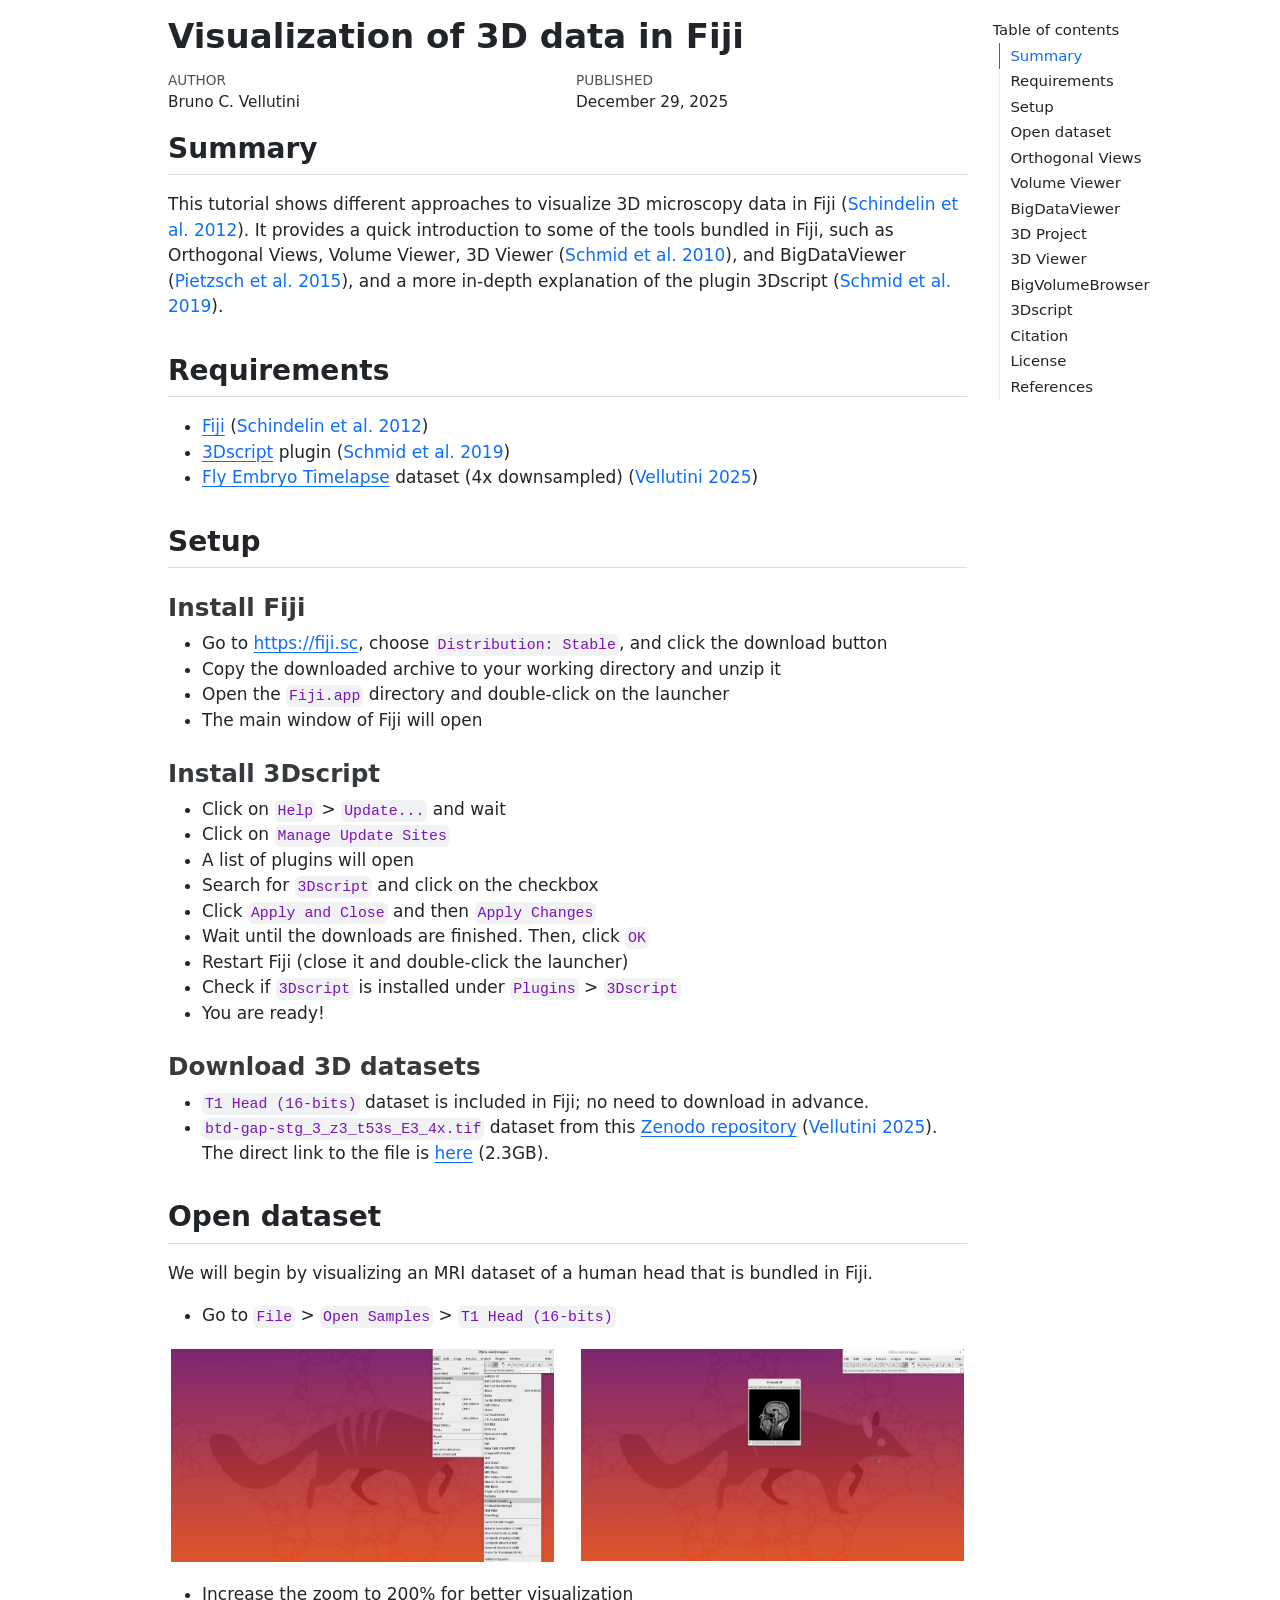
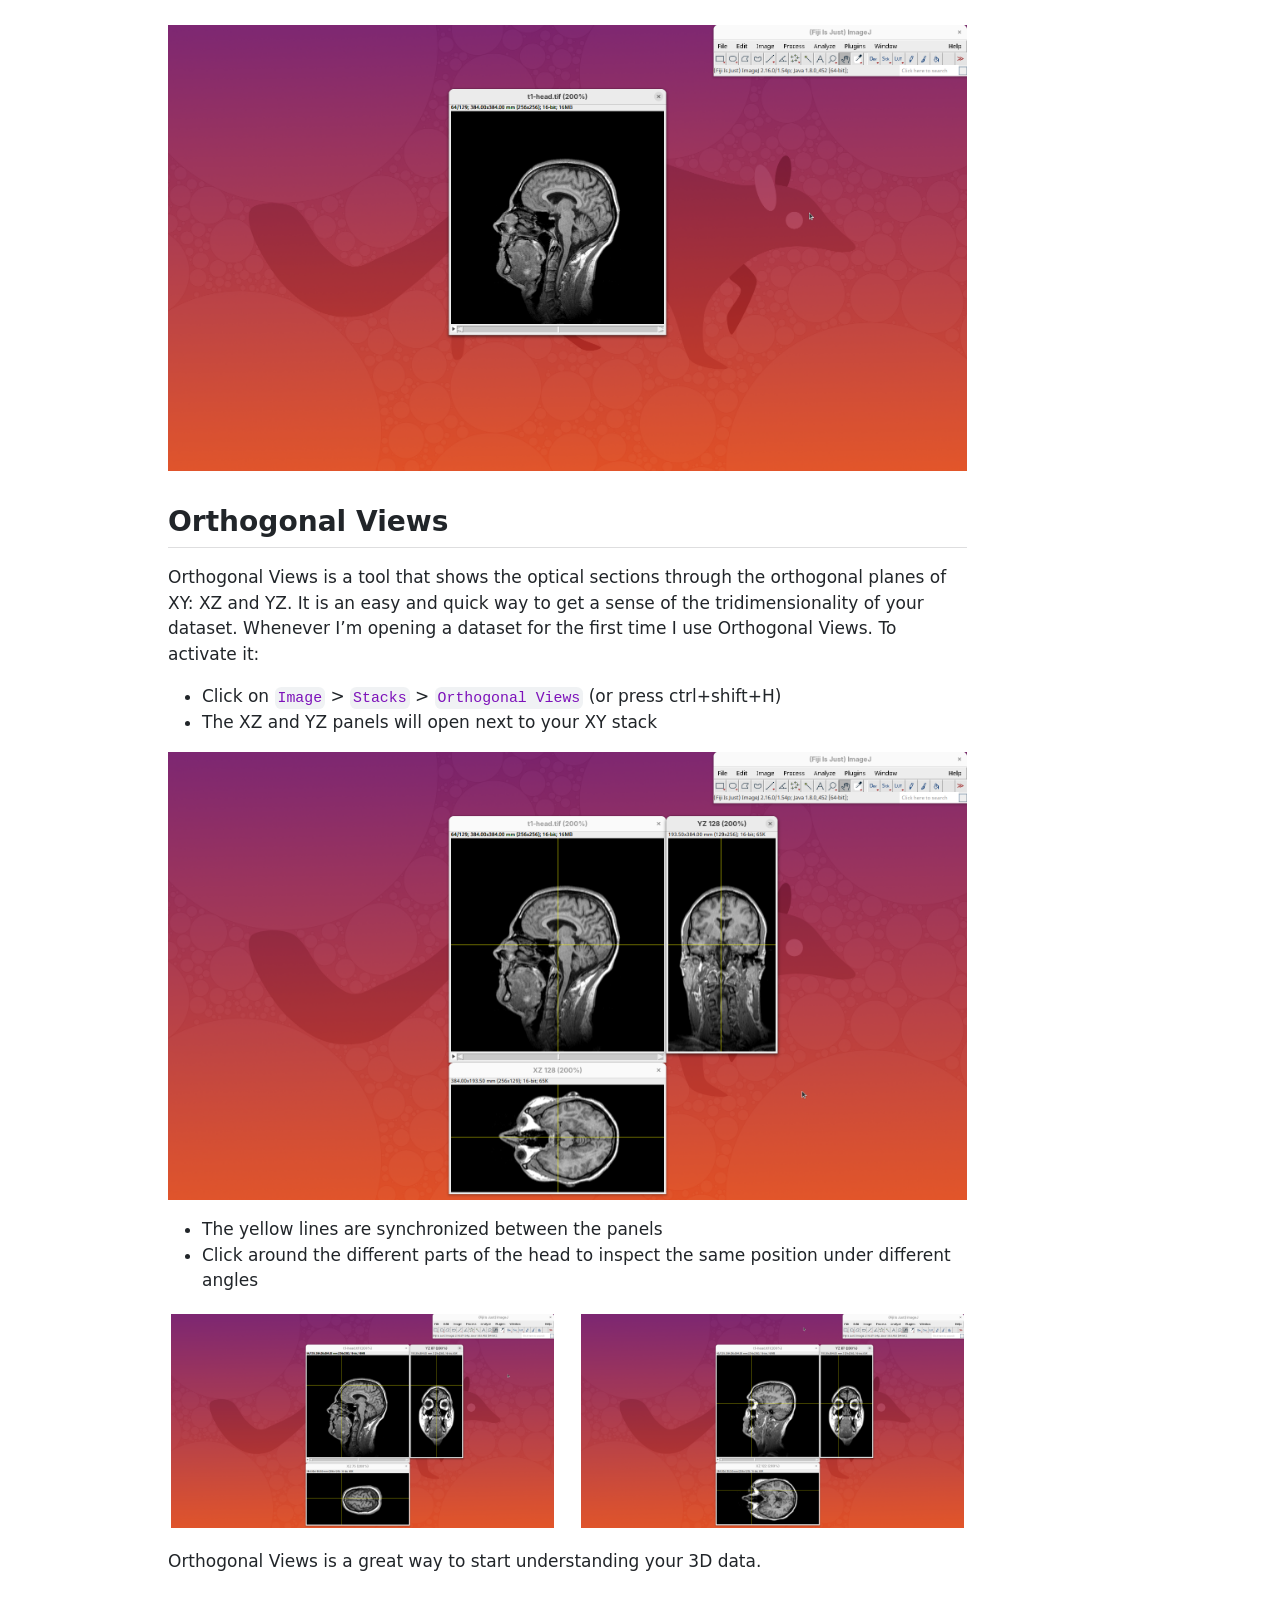
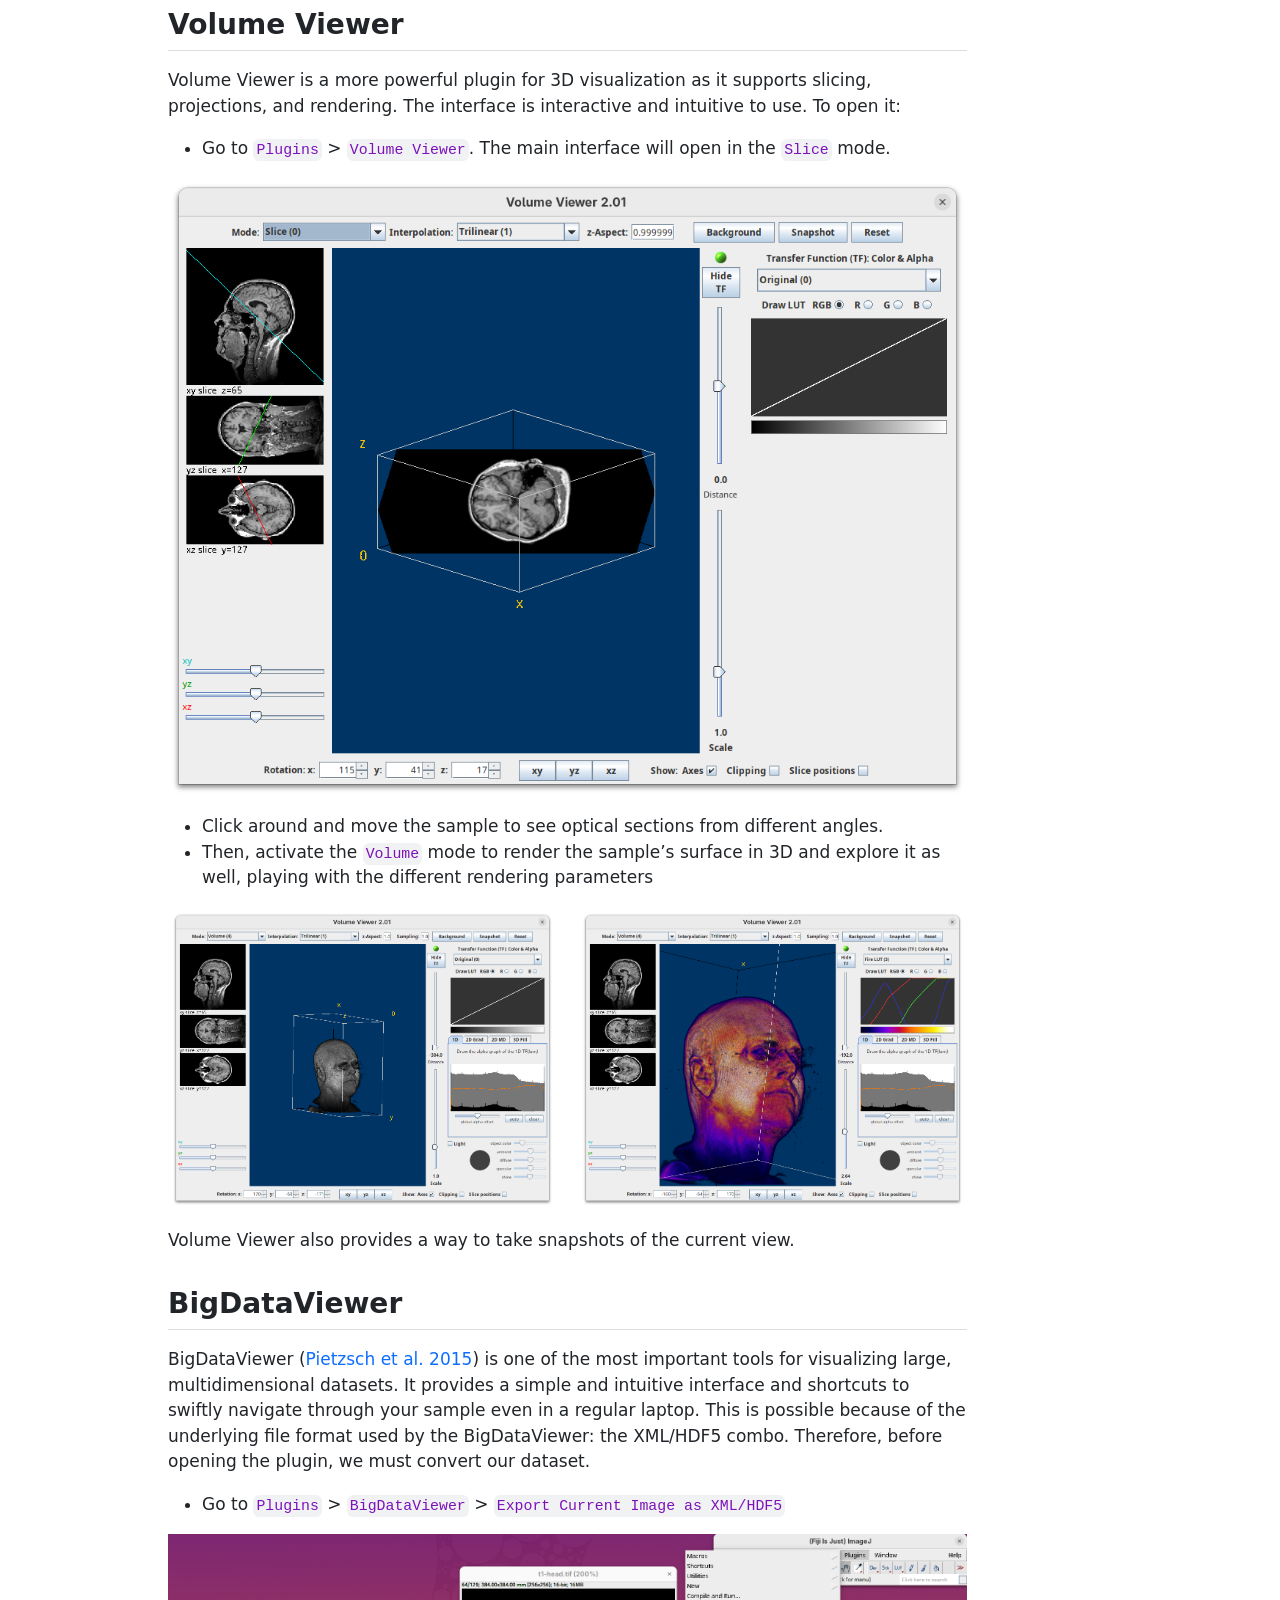
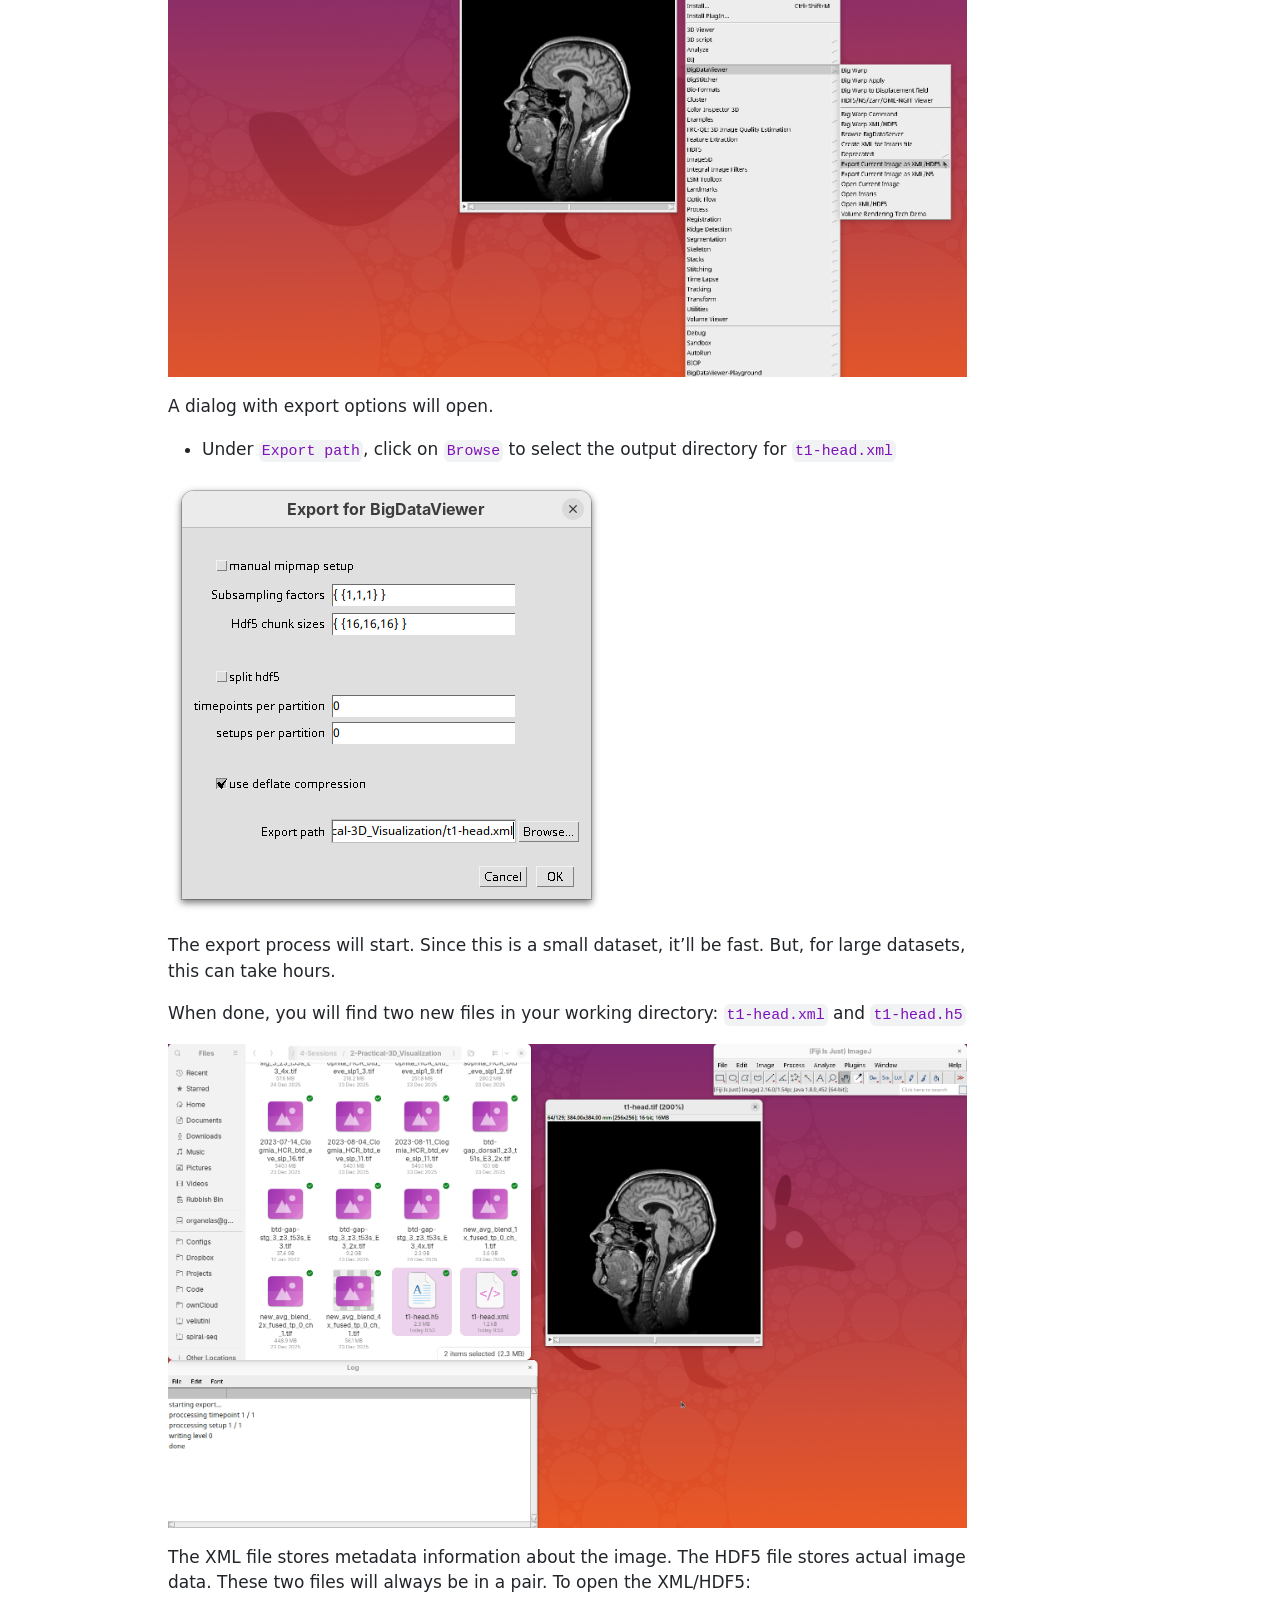
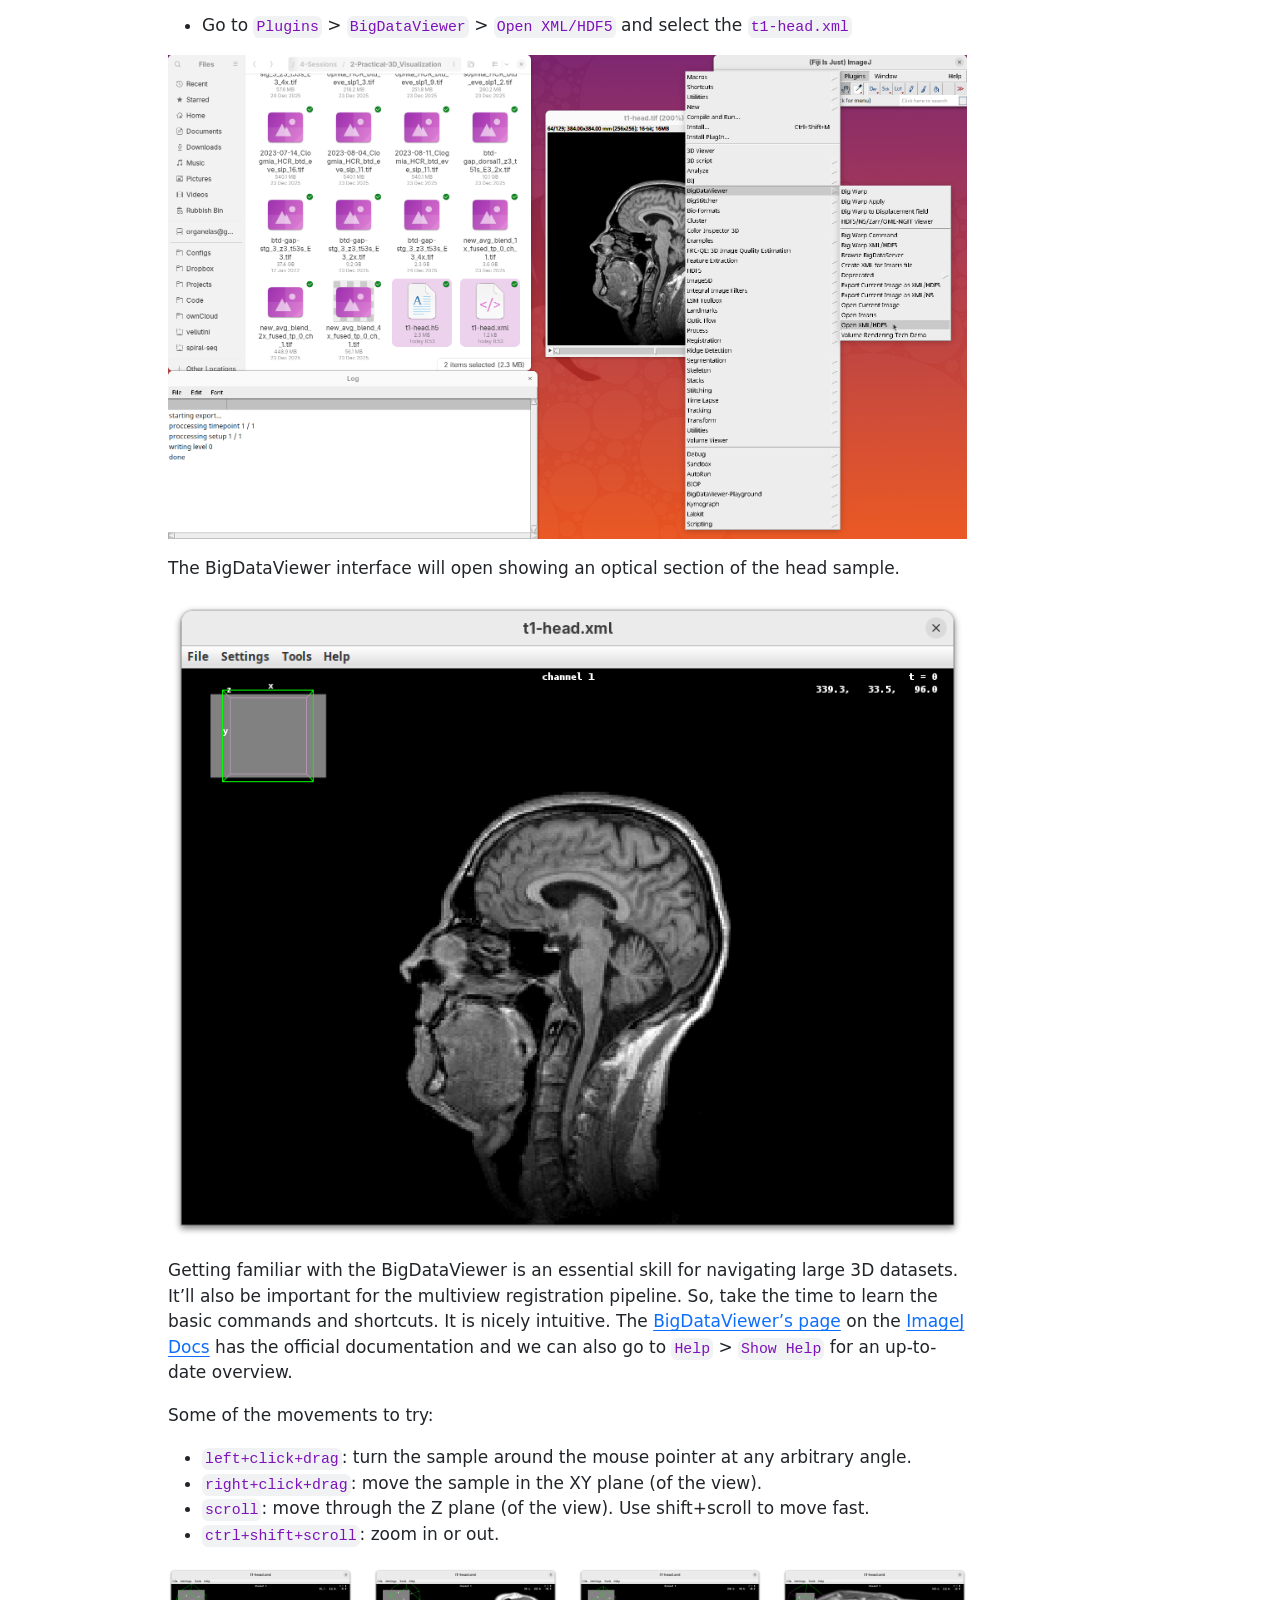
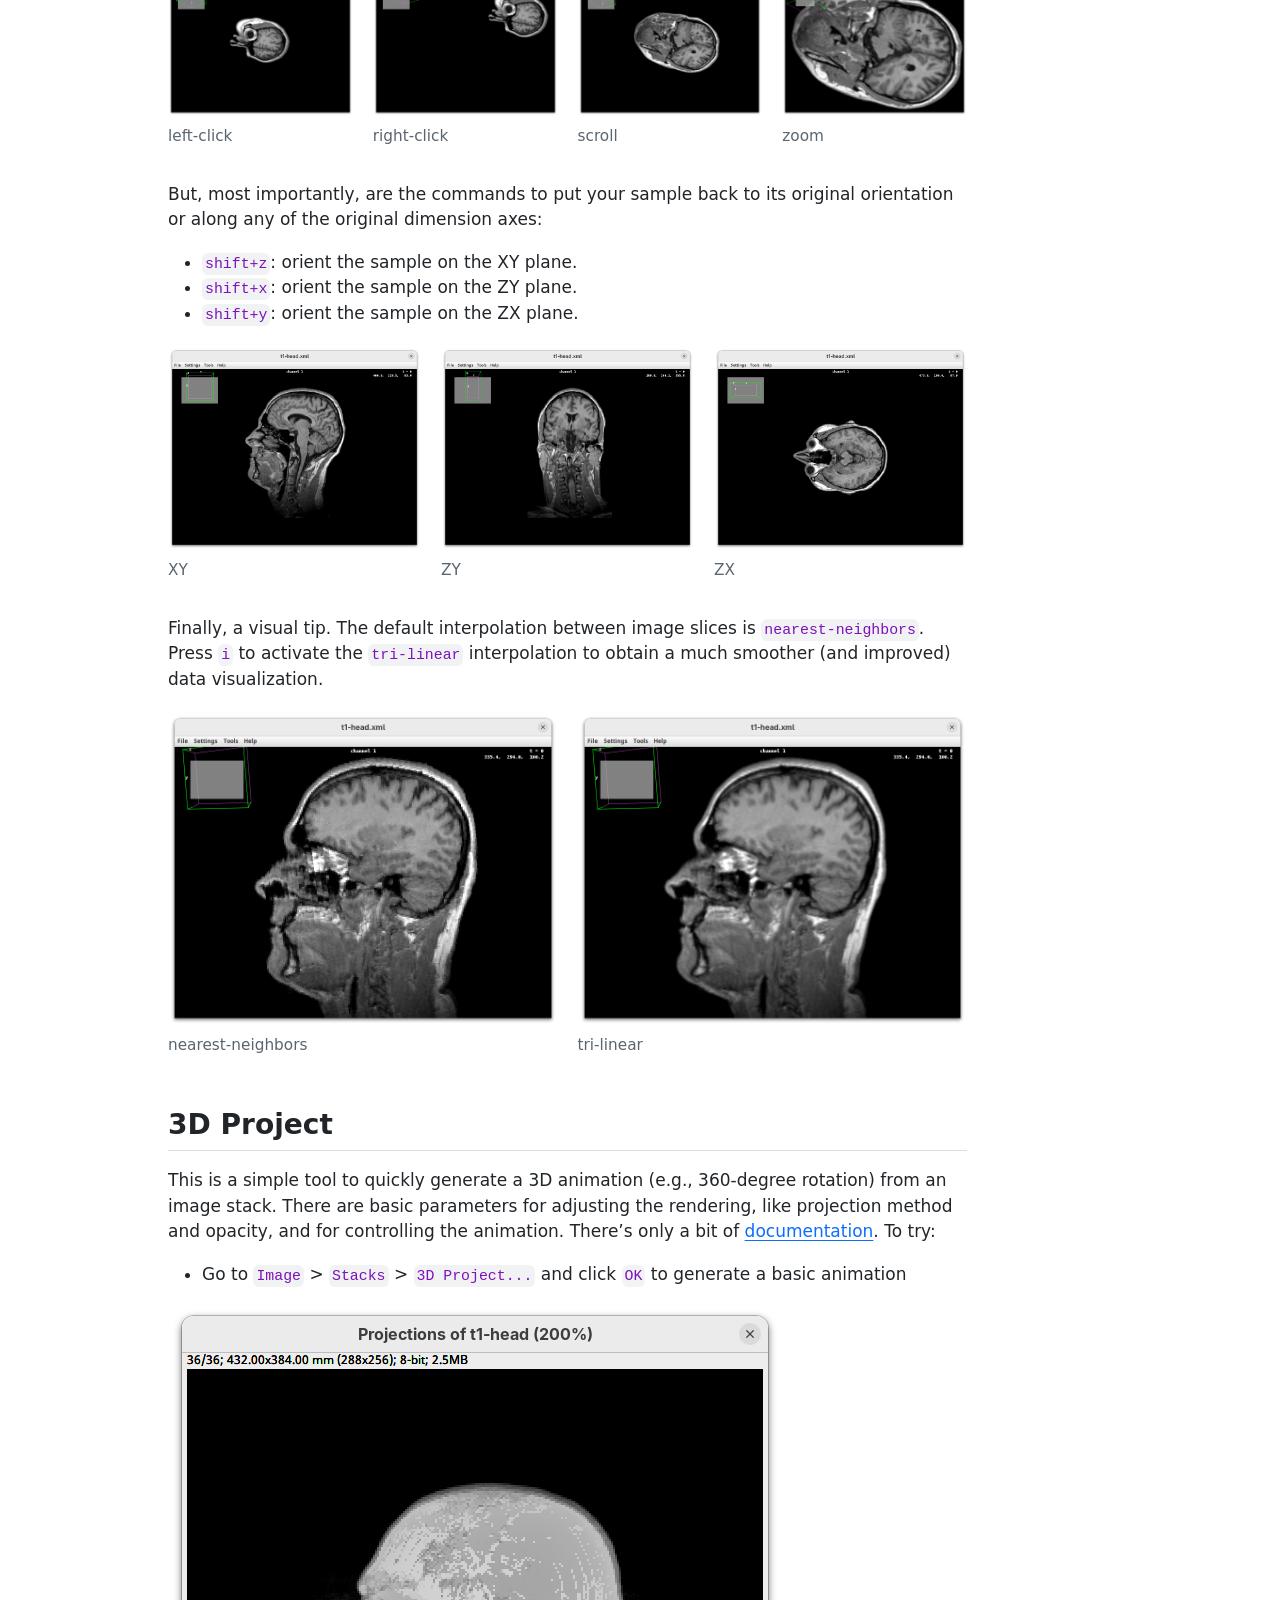
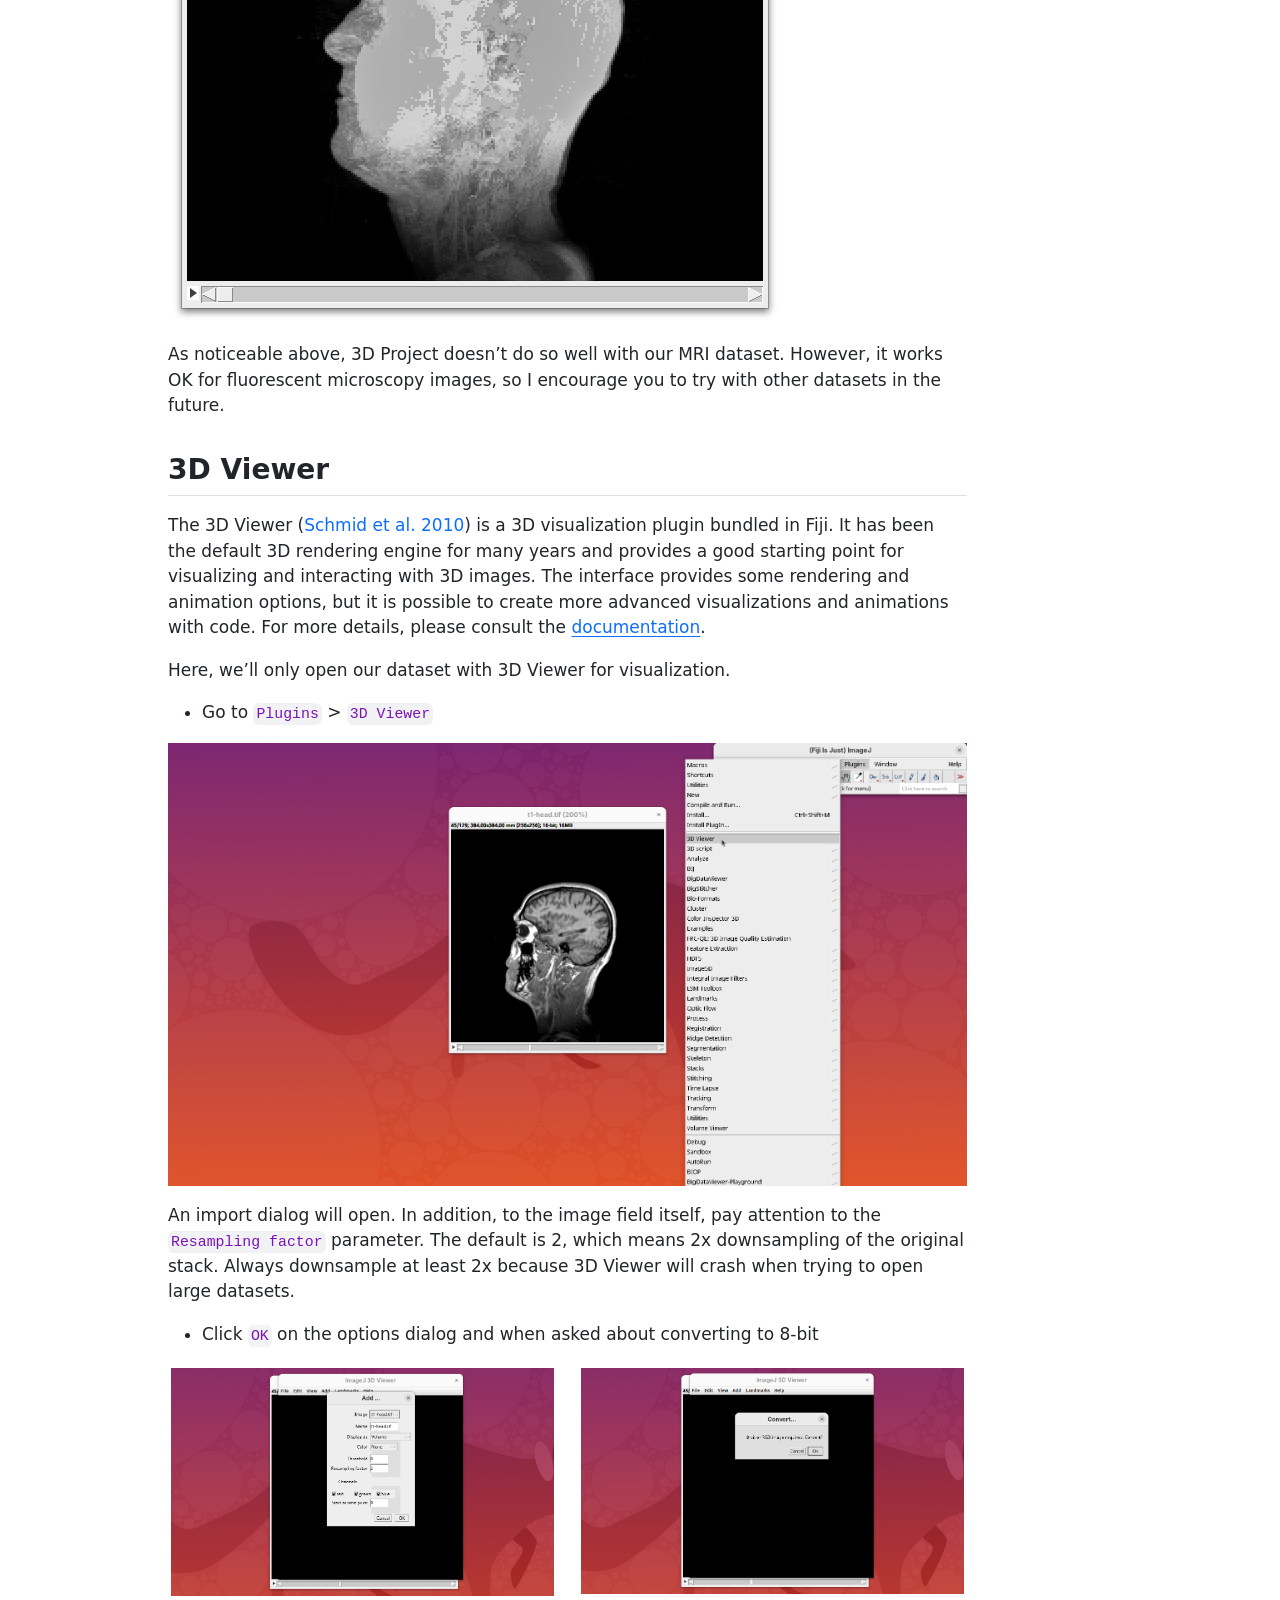
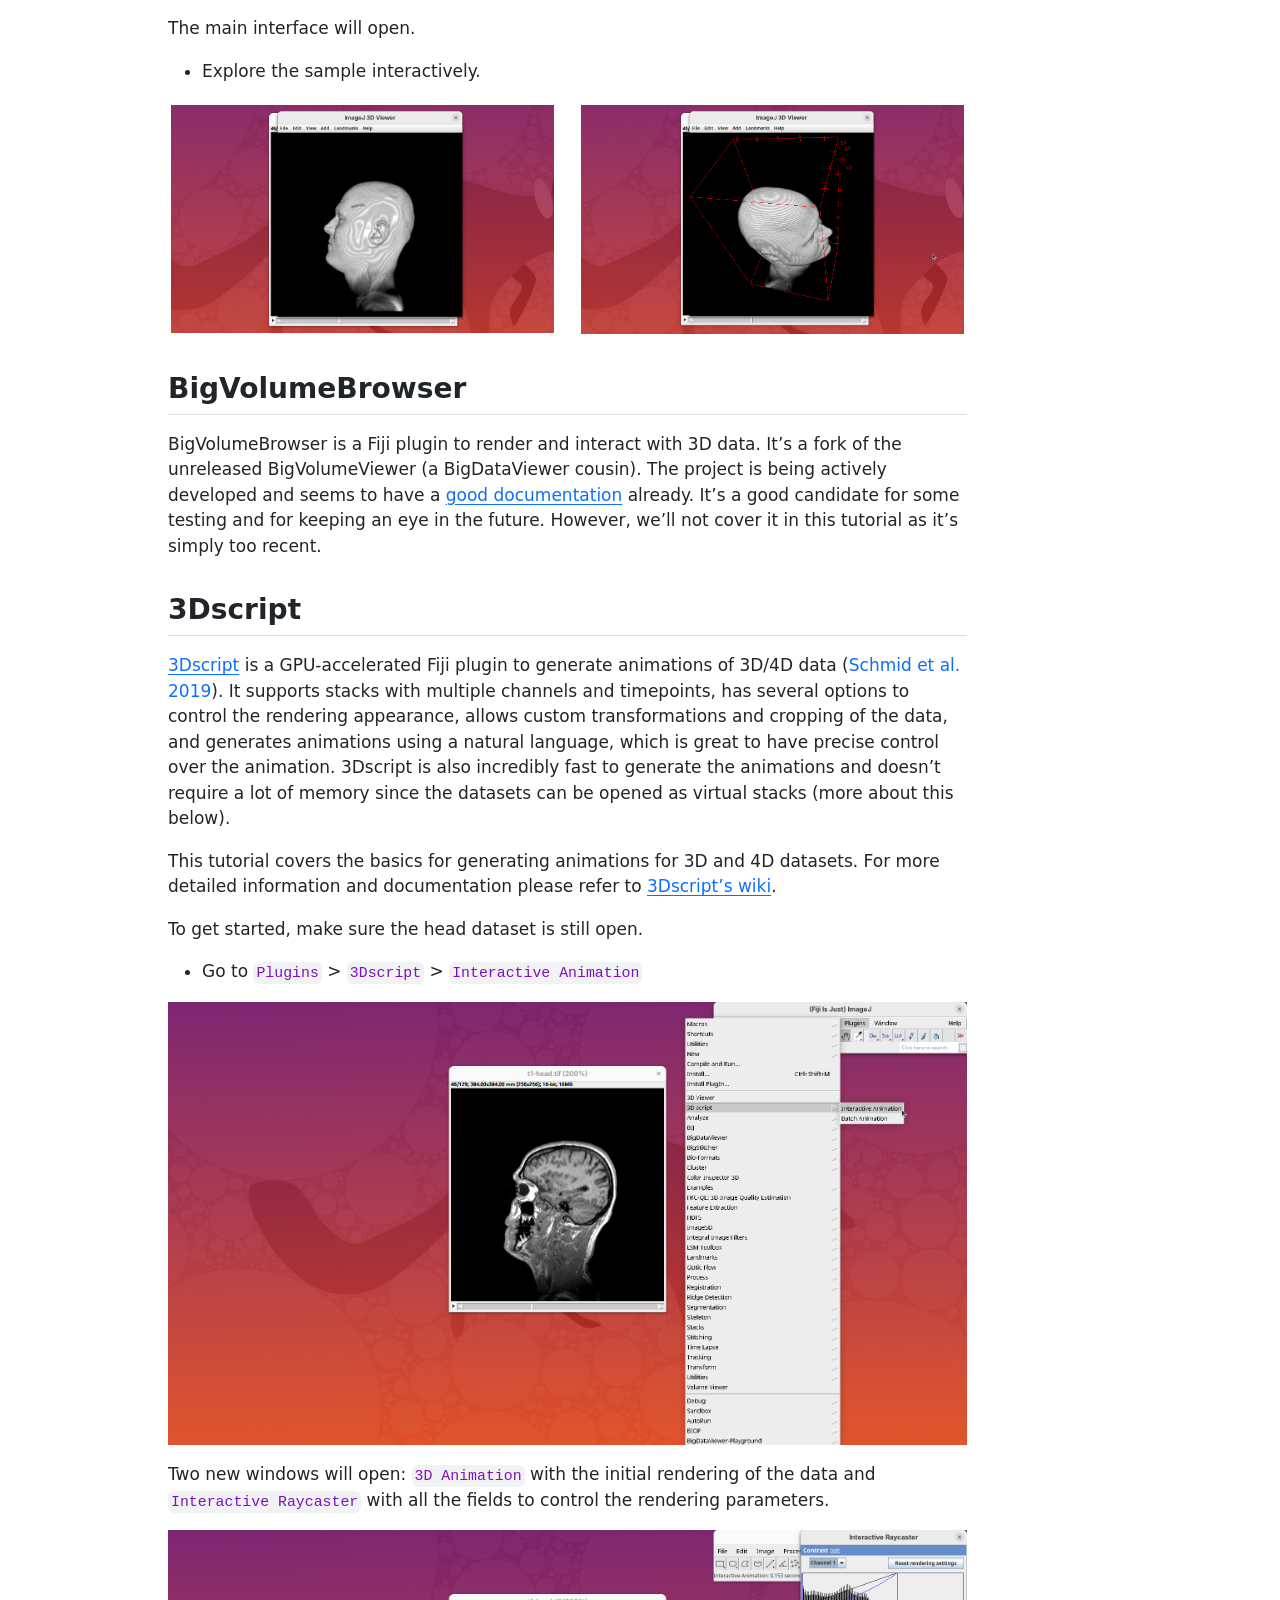
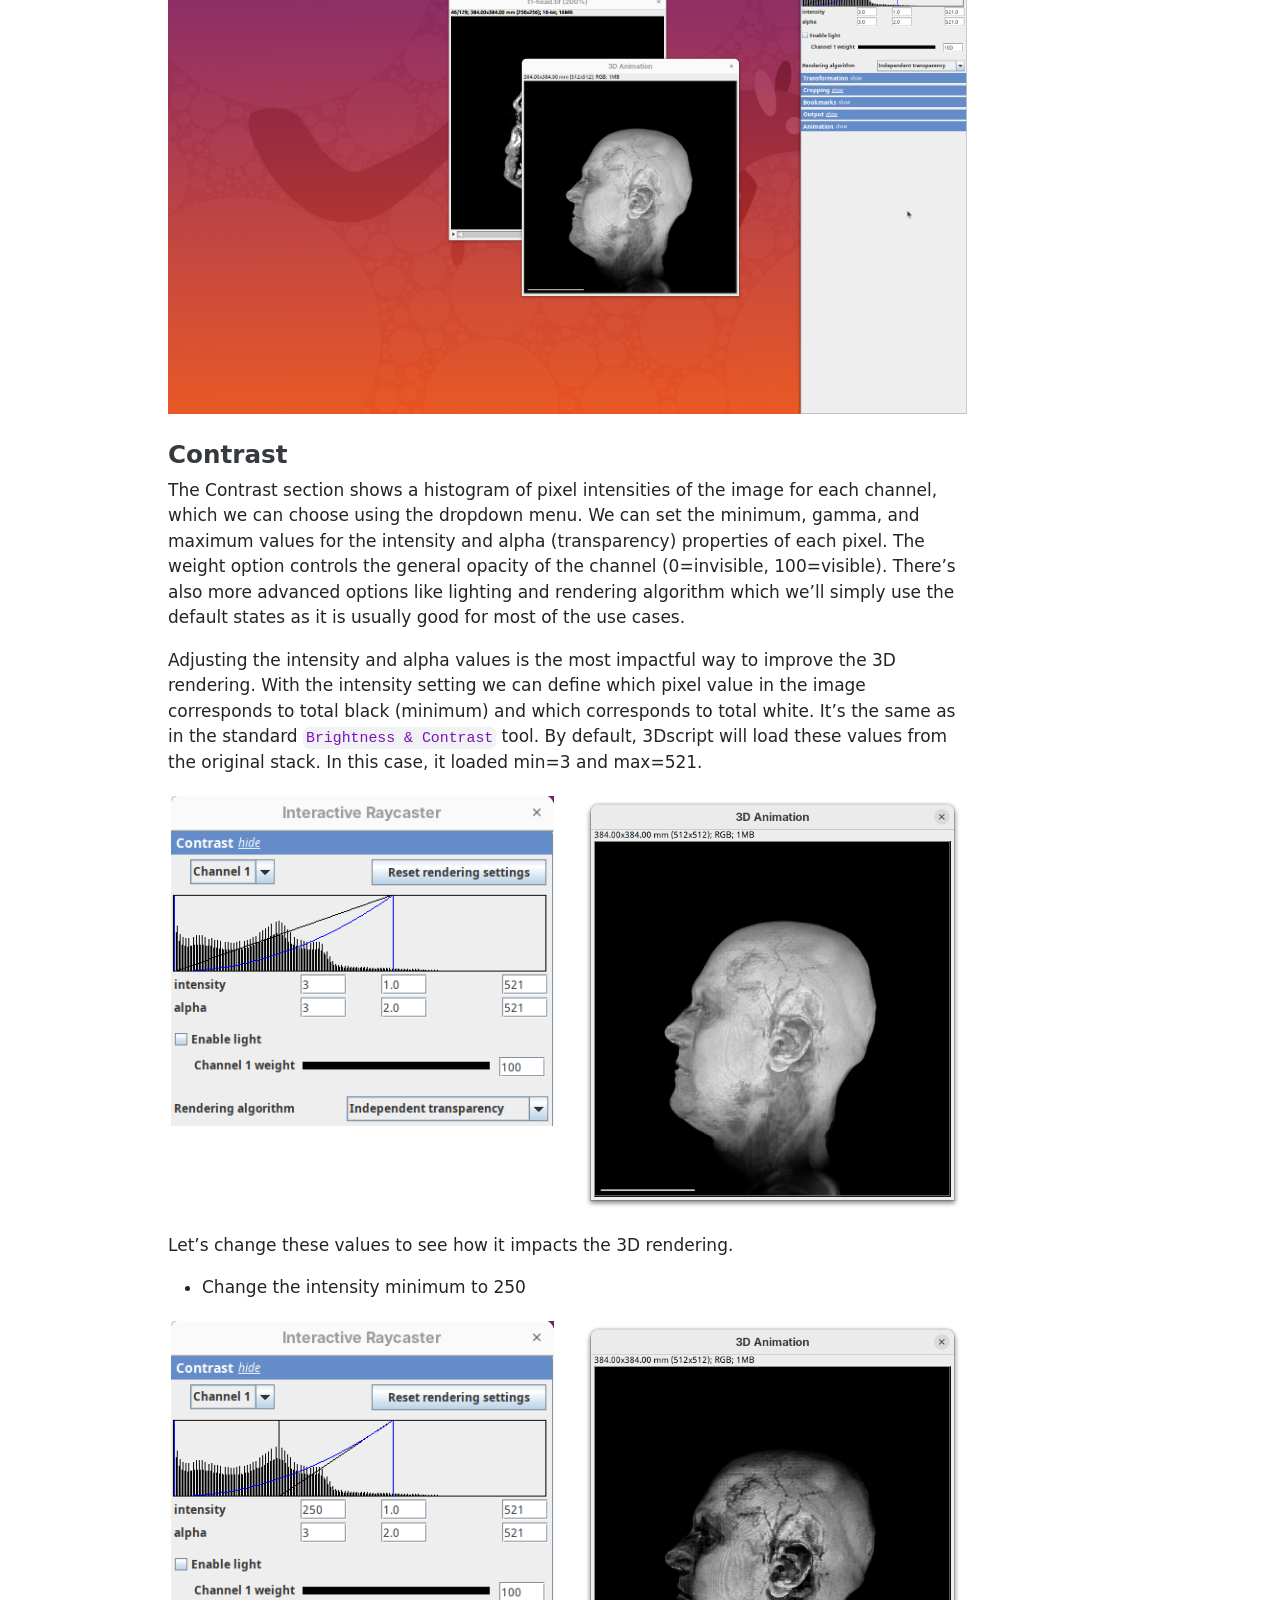
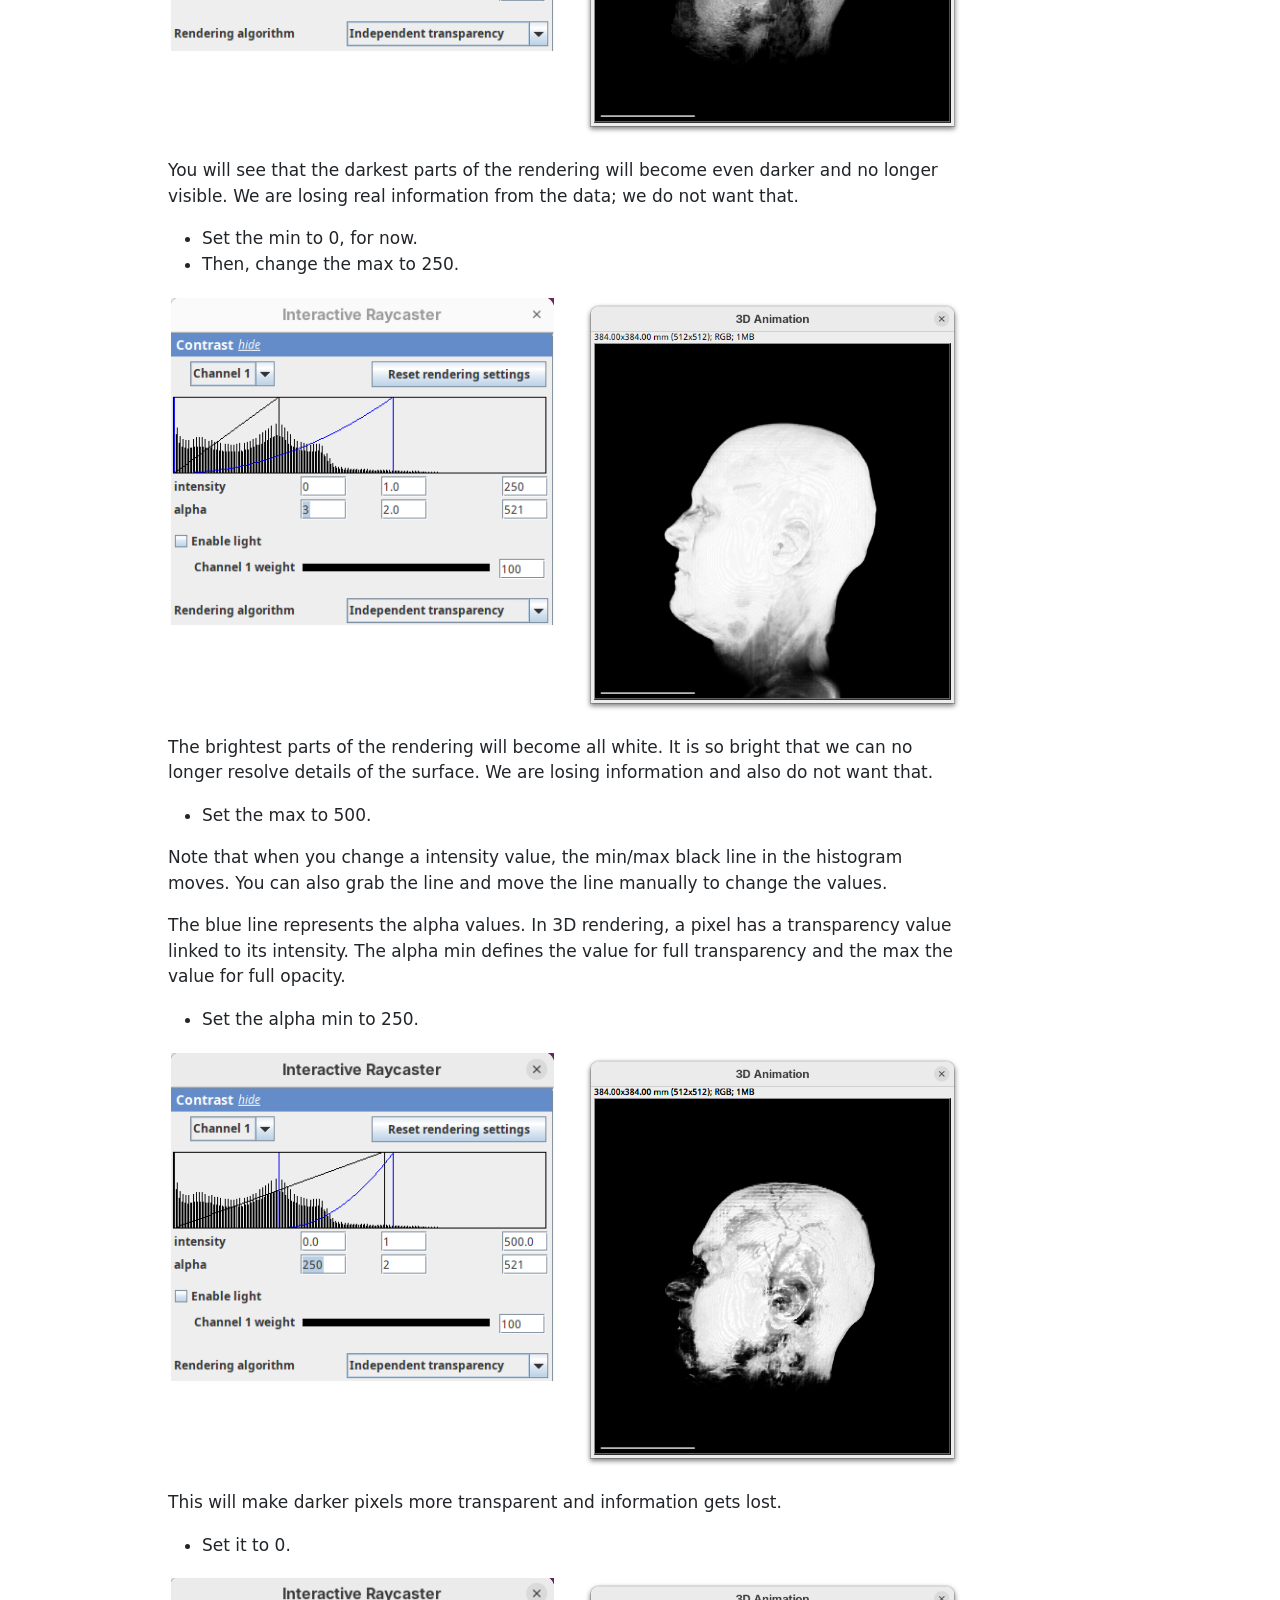
==== commit 7c8b440b: "Add link to 3Dscript wiki" ====
--- a/3d-tutorial.html
+++ b/3d-tutorial.html
@@ -478,8 +478,9 @@
 </section>
 <section id="sec-threedscript" class="level2">
 <h2 class="anchored" data-anchor-id="sec-threedscript">3Dscript</h2>
-<p>3Dscript is a GPU-accelerated Fiji plugin to generate animations of 3D/4D data <span class="citation" data-cites="Schmid2019-bm">(<a href="#ref-Schmid2019-bm" role="doc-biblioref">Schmid et al. 2019</a>)</span>. It supports stacks with multiple channels and timepoints, has several options to control the rendering appearance, allows custom transformations and cropping of the data, and generates animations using natural language. The latter is specially useful to have precise control over the animation. Once properly installed, 3Dscript is incredibly fast to generate the animations and doesn’t require a lot of RAM as the datasets can be opened as virtual stacks (more about this below).</p>
-<p>To get start, make sure the head dataset is still open.</p>
+<p><a href="https://bene51.github.io/3Dscript/">3Dscript</a> is a GPU-accelerated Fiji plugin to generate animations of 3D/4D data <span class="citation" data-cites="Schmid2019-bm">(<a href="#ref-Schmid2019-bm" role="doc-biblioref">Schmid et al. 2019</a>)</span>. It supports stacks with multiple channels and timepoints, has several options to control the rendering appearance, allows custom transformations and cropping of the data, and generates animations using a natural language, which is great to have precise control over the animation. 3Dscript is also incredibly fast to generate the animations and doesn’t require a lot of memory since the datasets can be opened as virtual stacks (more about this below).</p>
+<p>This tutorial covers the basics for generating animations for 3D and 4D datasets. For more detailed information and documentation please refer to <a href="https://github.com/bene51/3Dscript/wiki">3Dscript’s wiki</a>.</p>
+<p>To get started, make sure the head dataset is still open.</p>
 <ul>
 <li>Go to <code>Plugins</code> &gt; <code>3Dscript</code> &gt; <code>Interactive Animation</code></li>
 </ul>
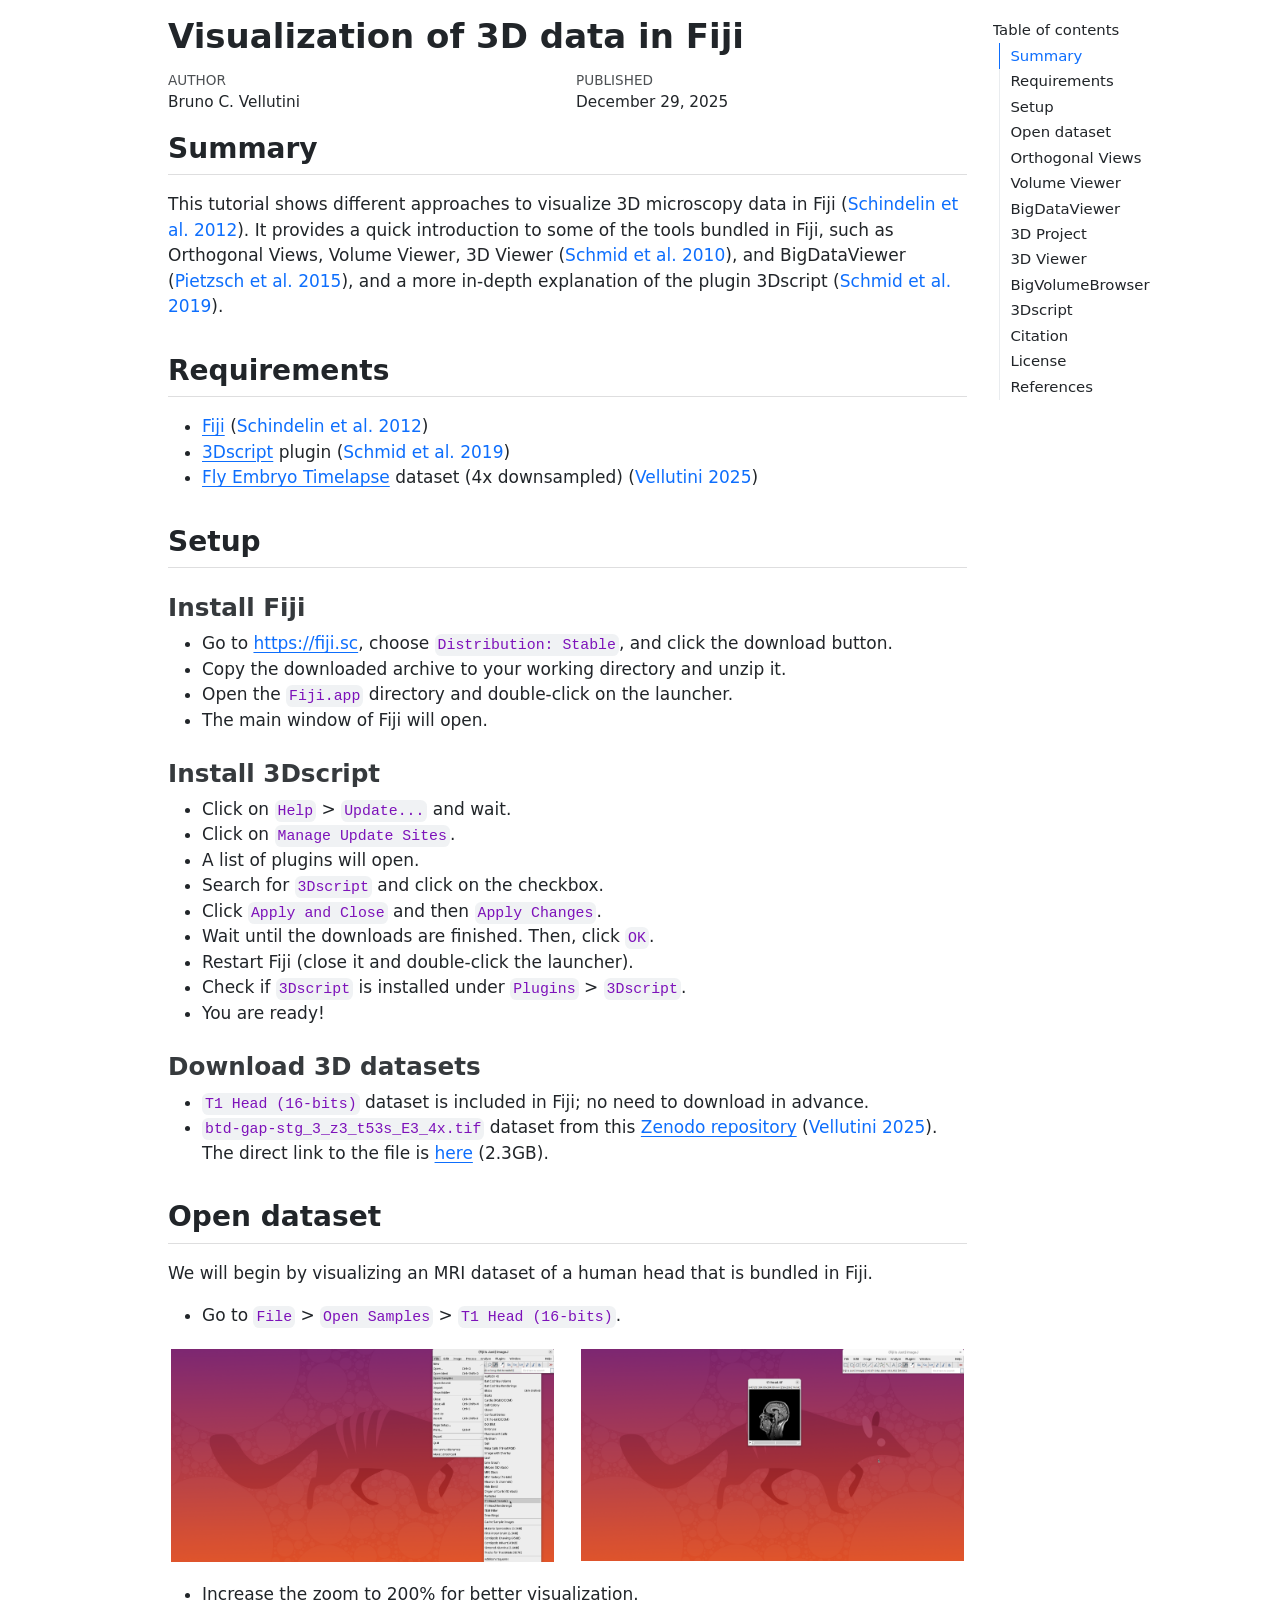
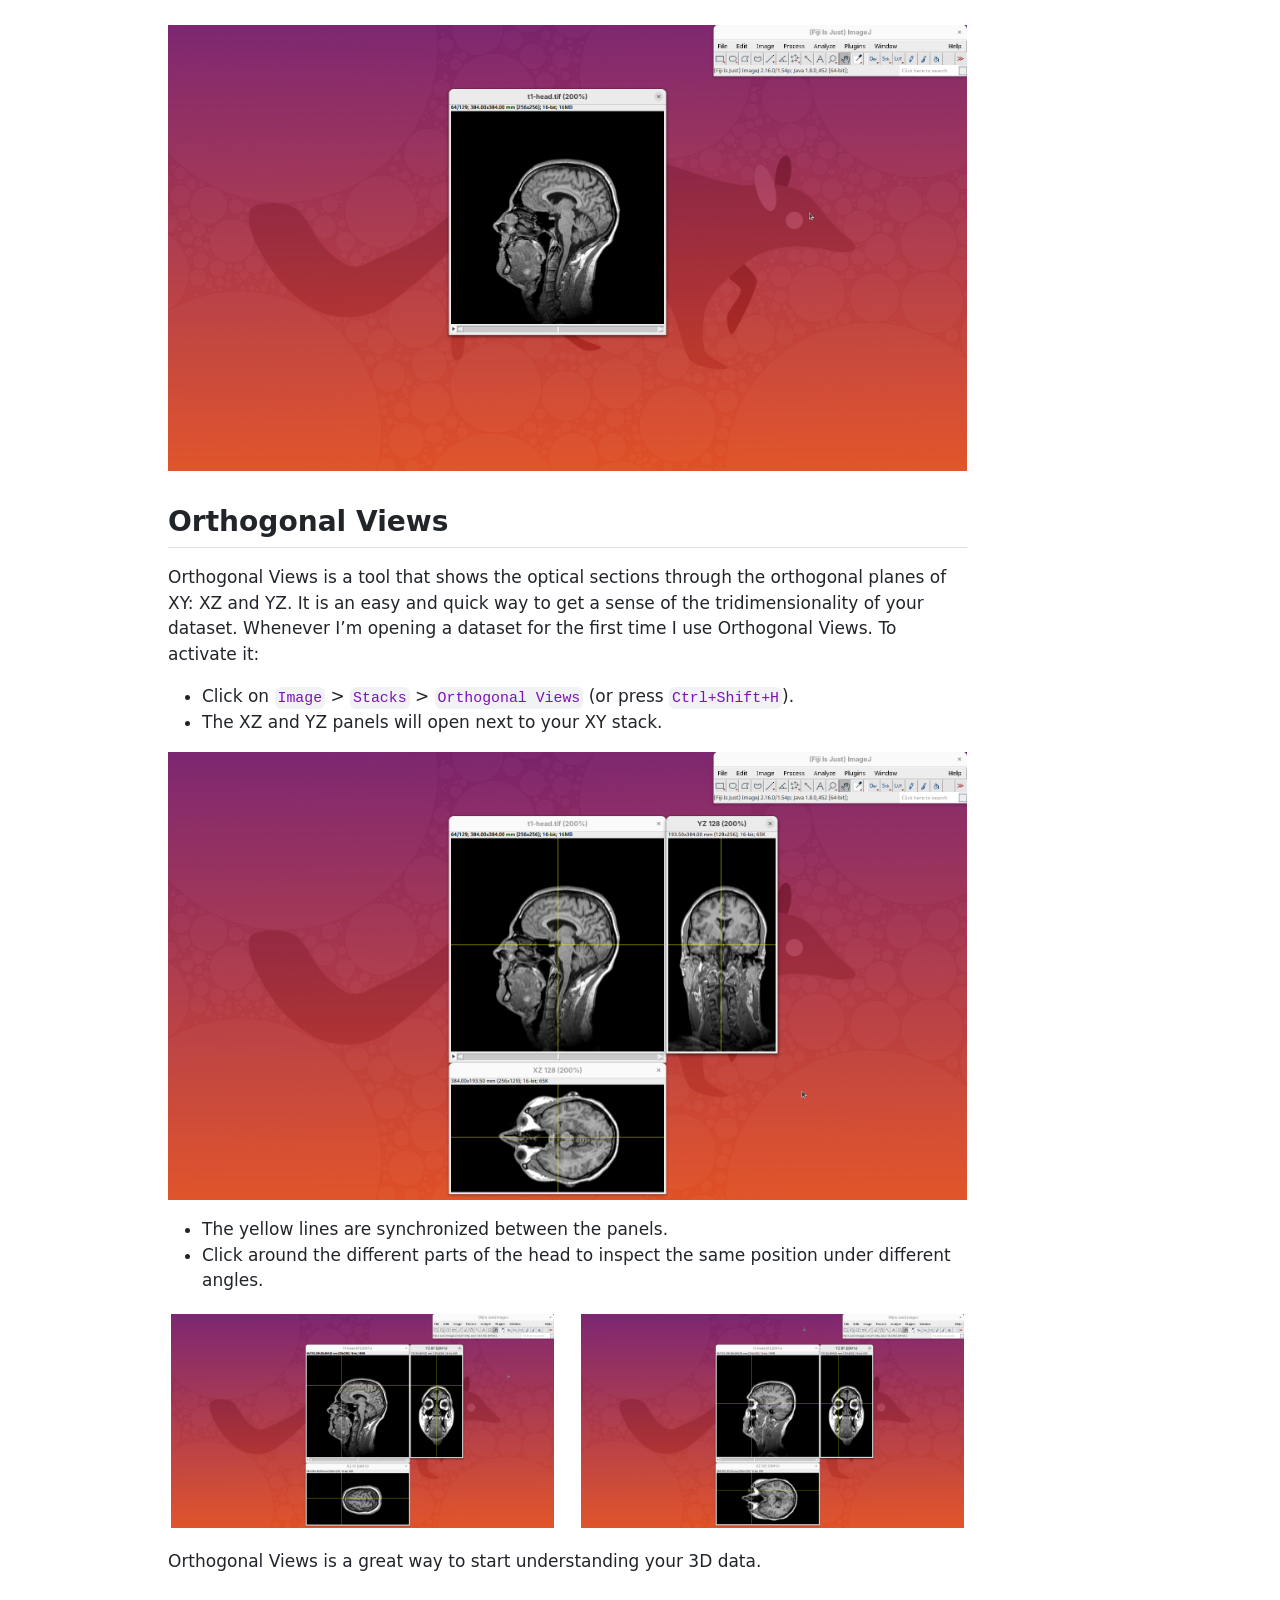
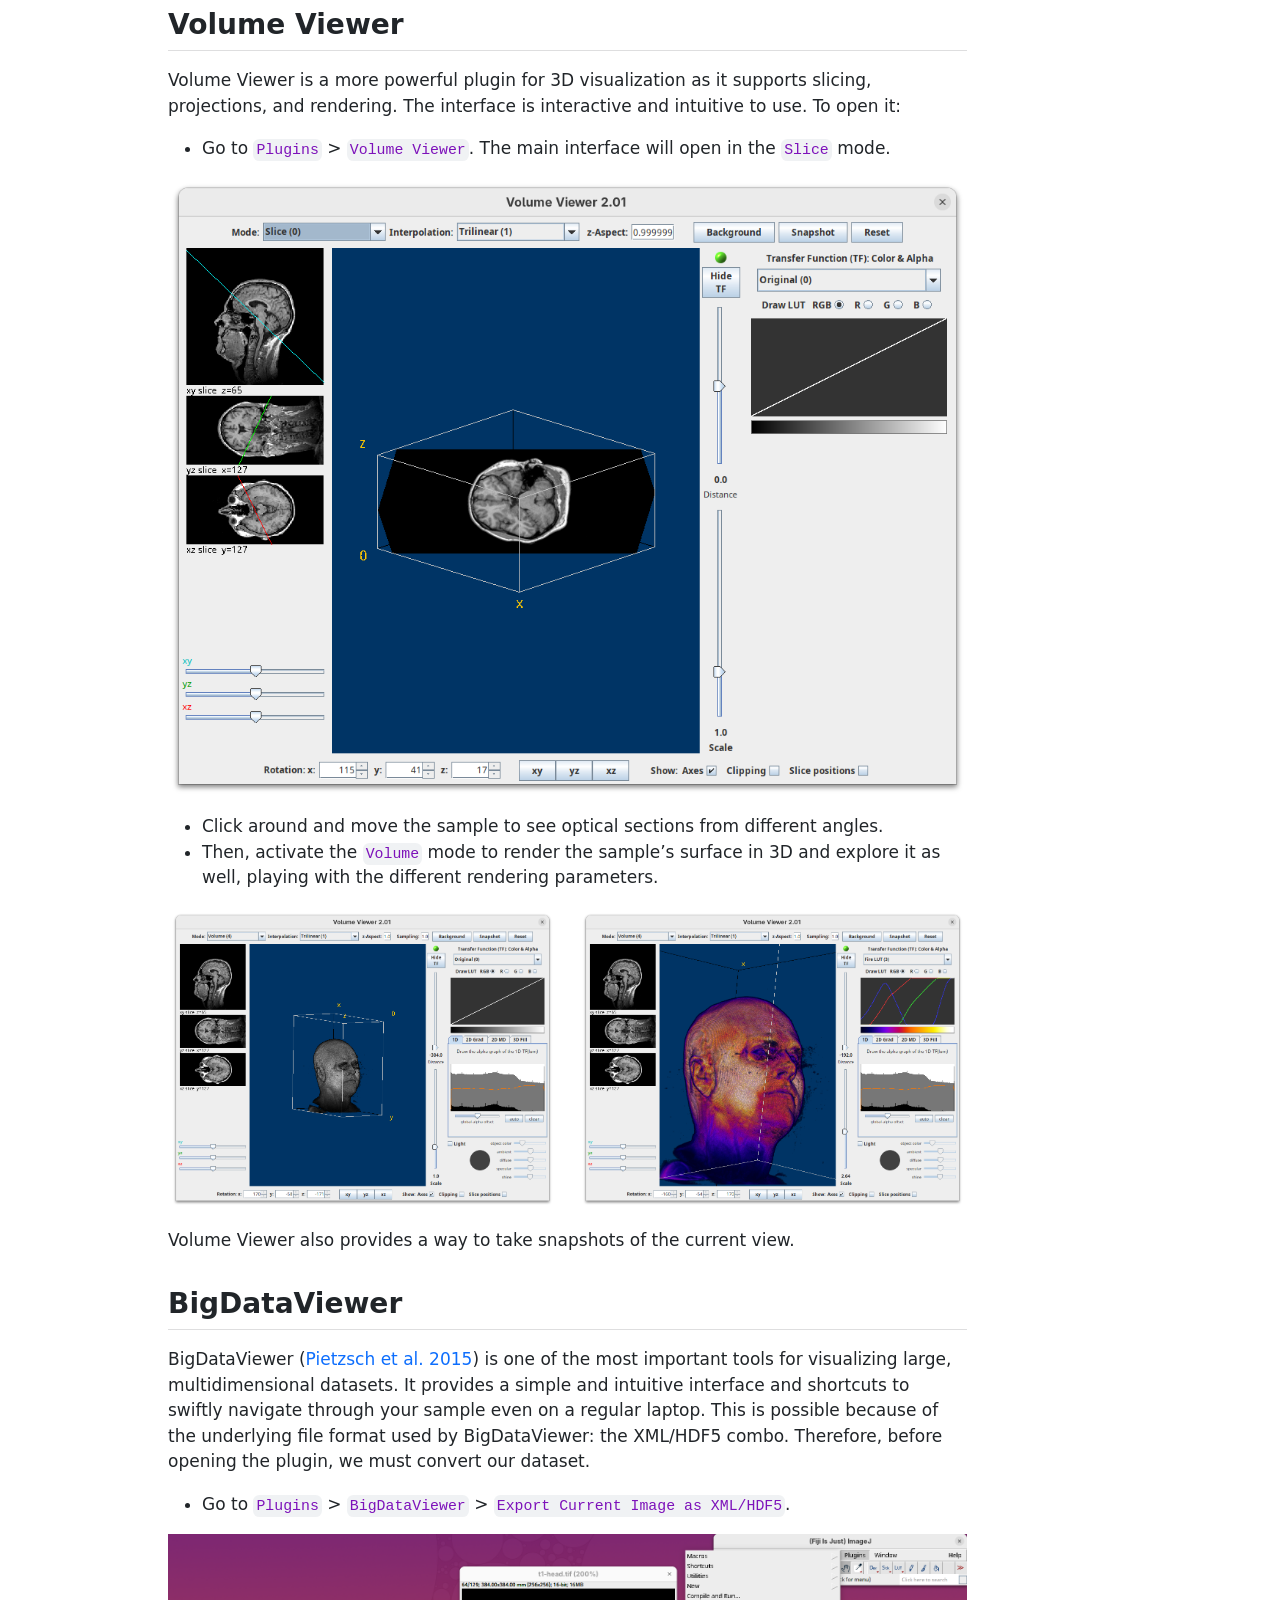
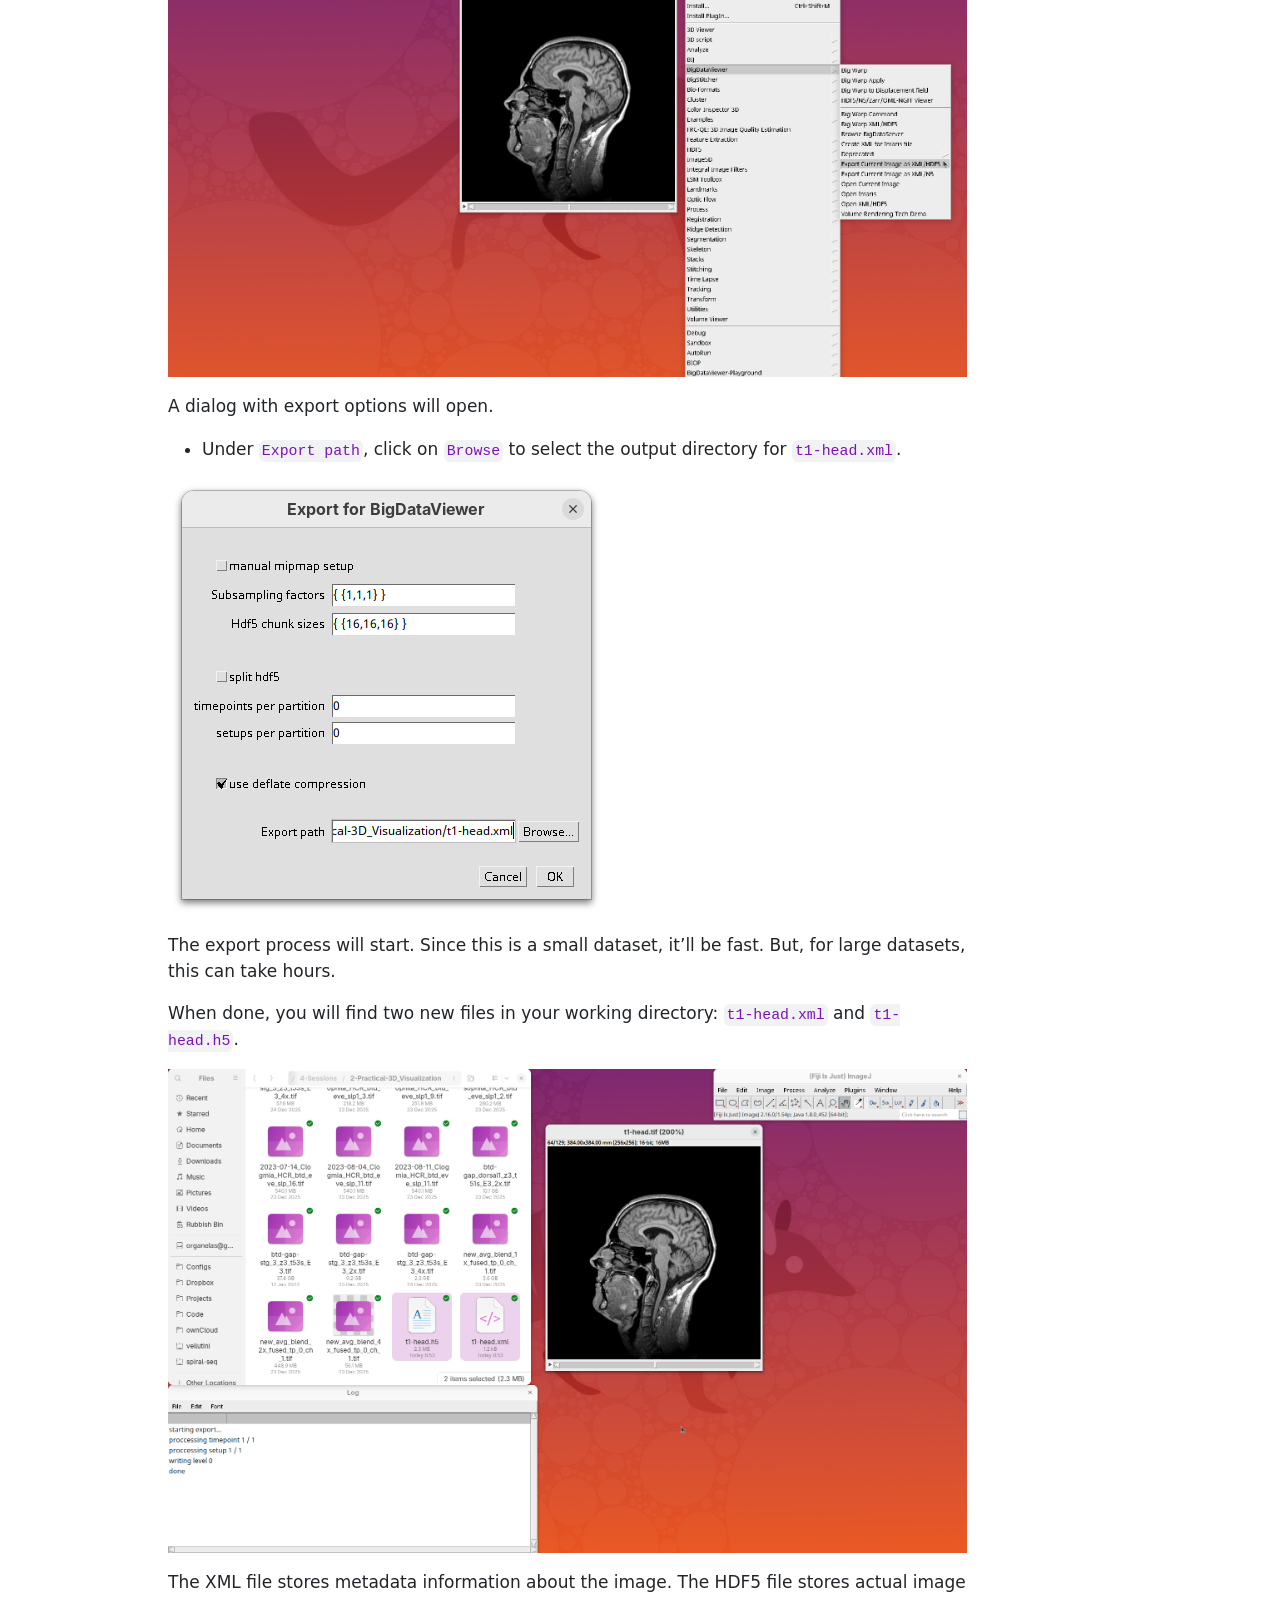
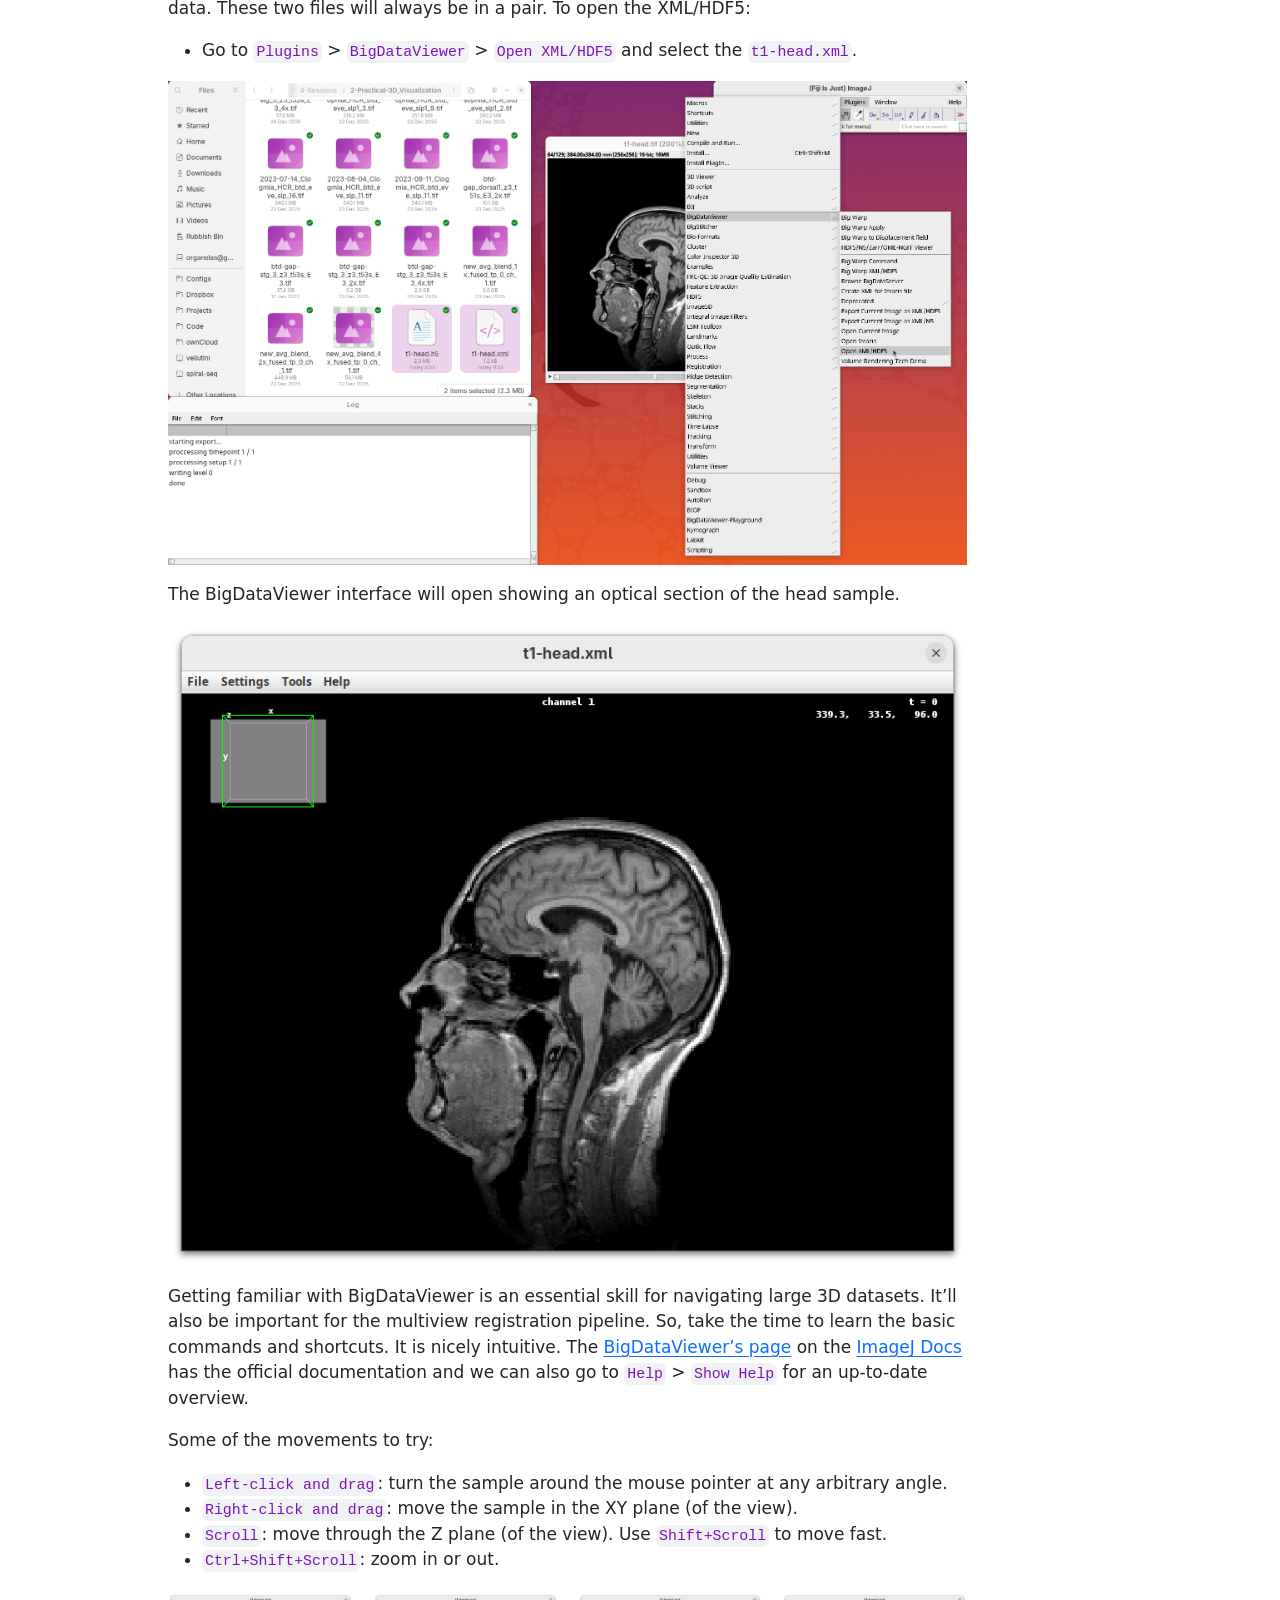
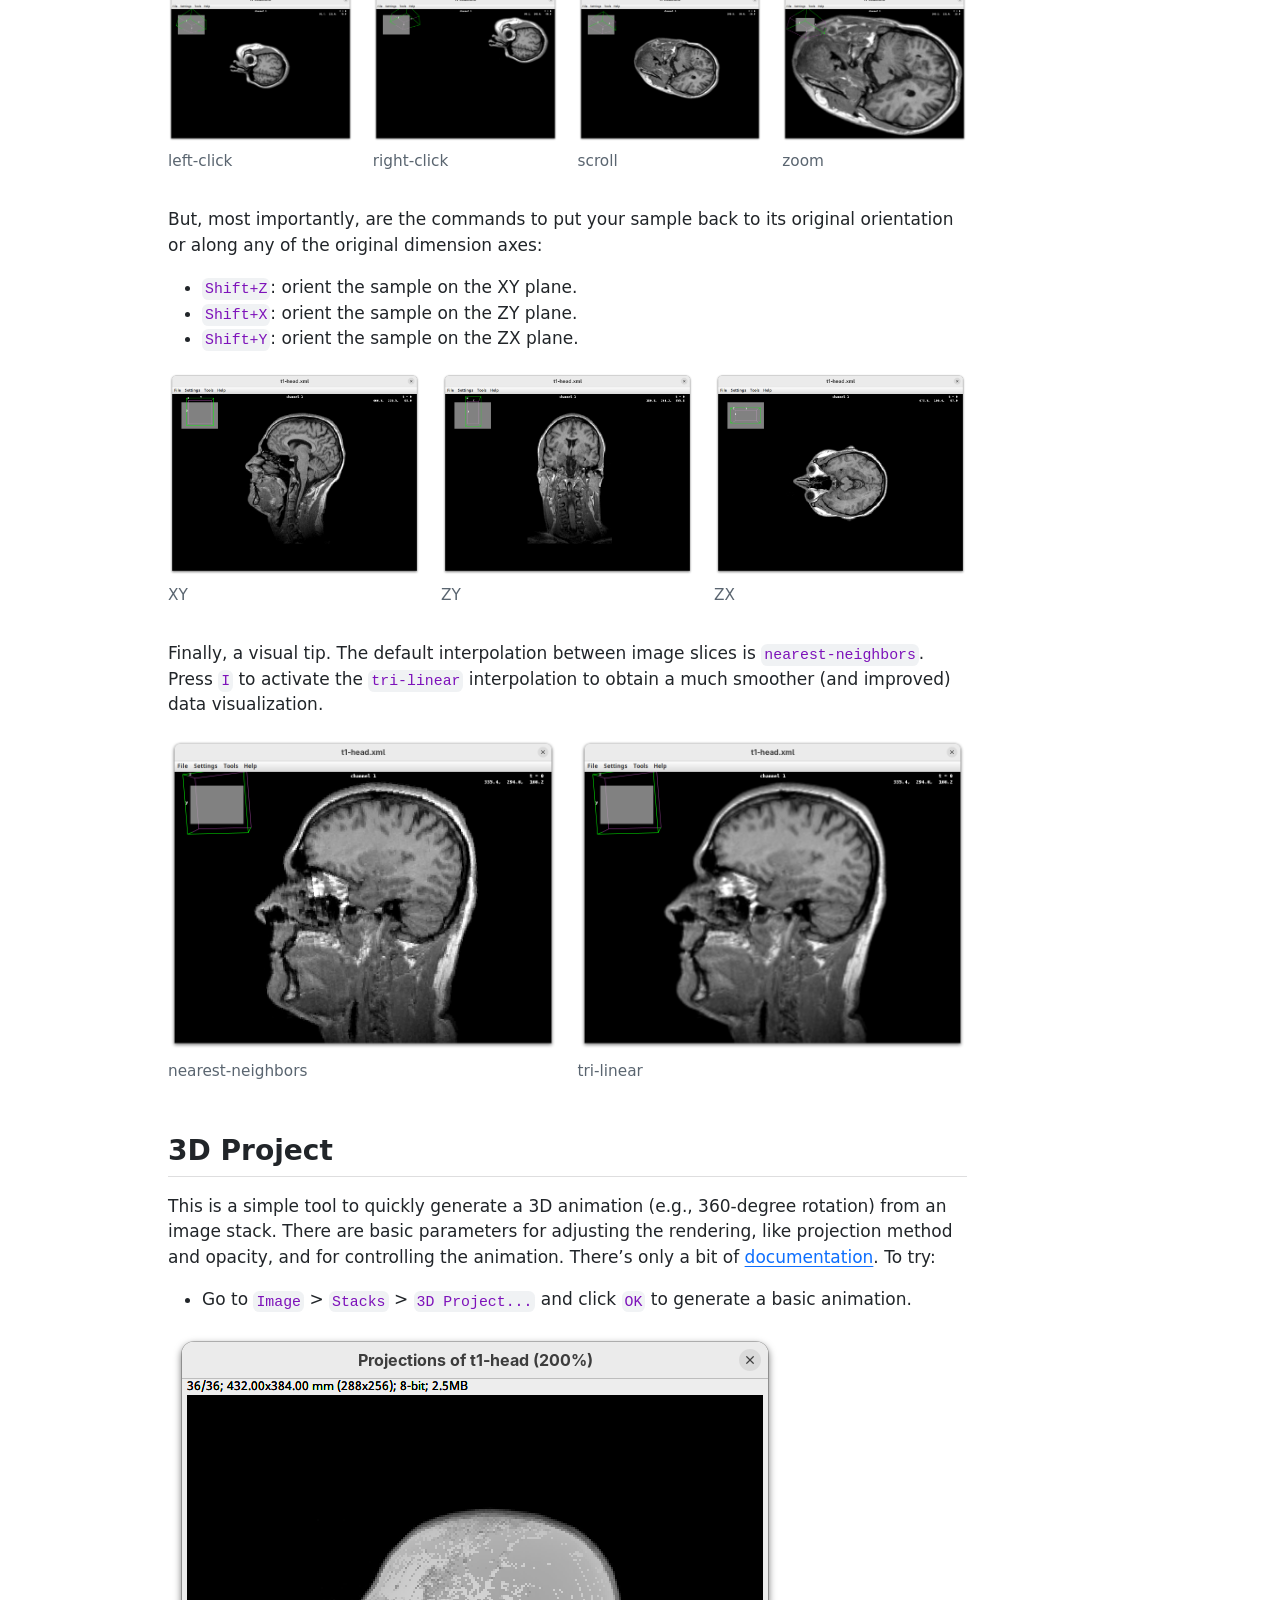
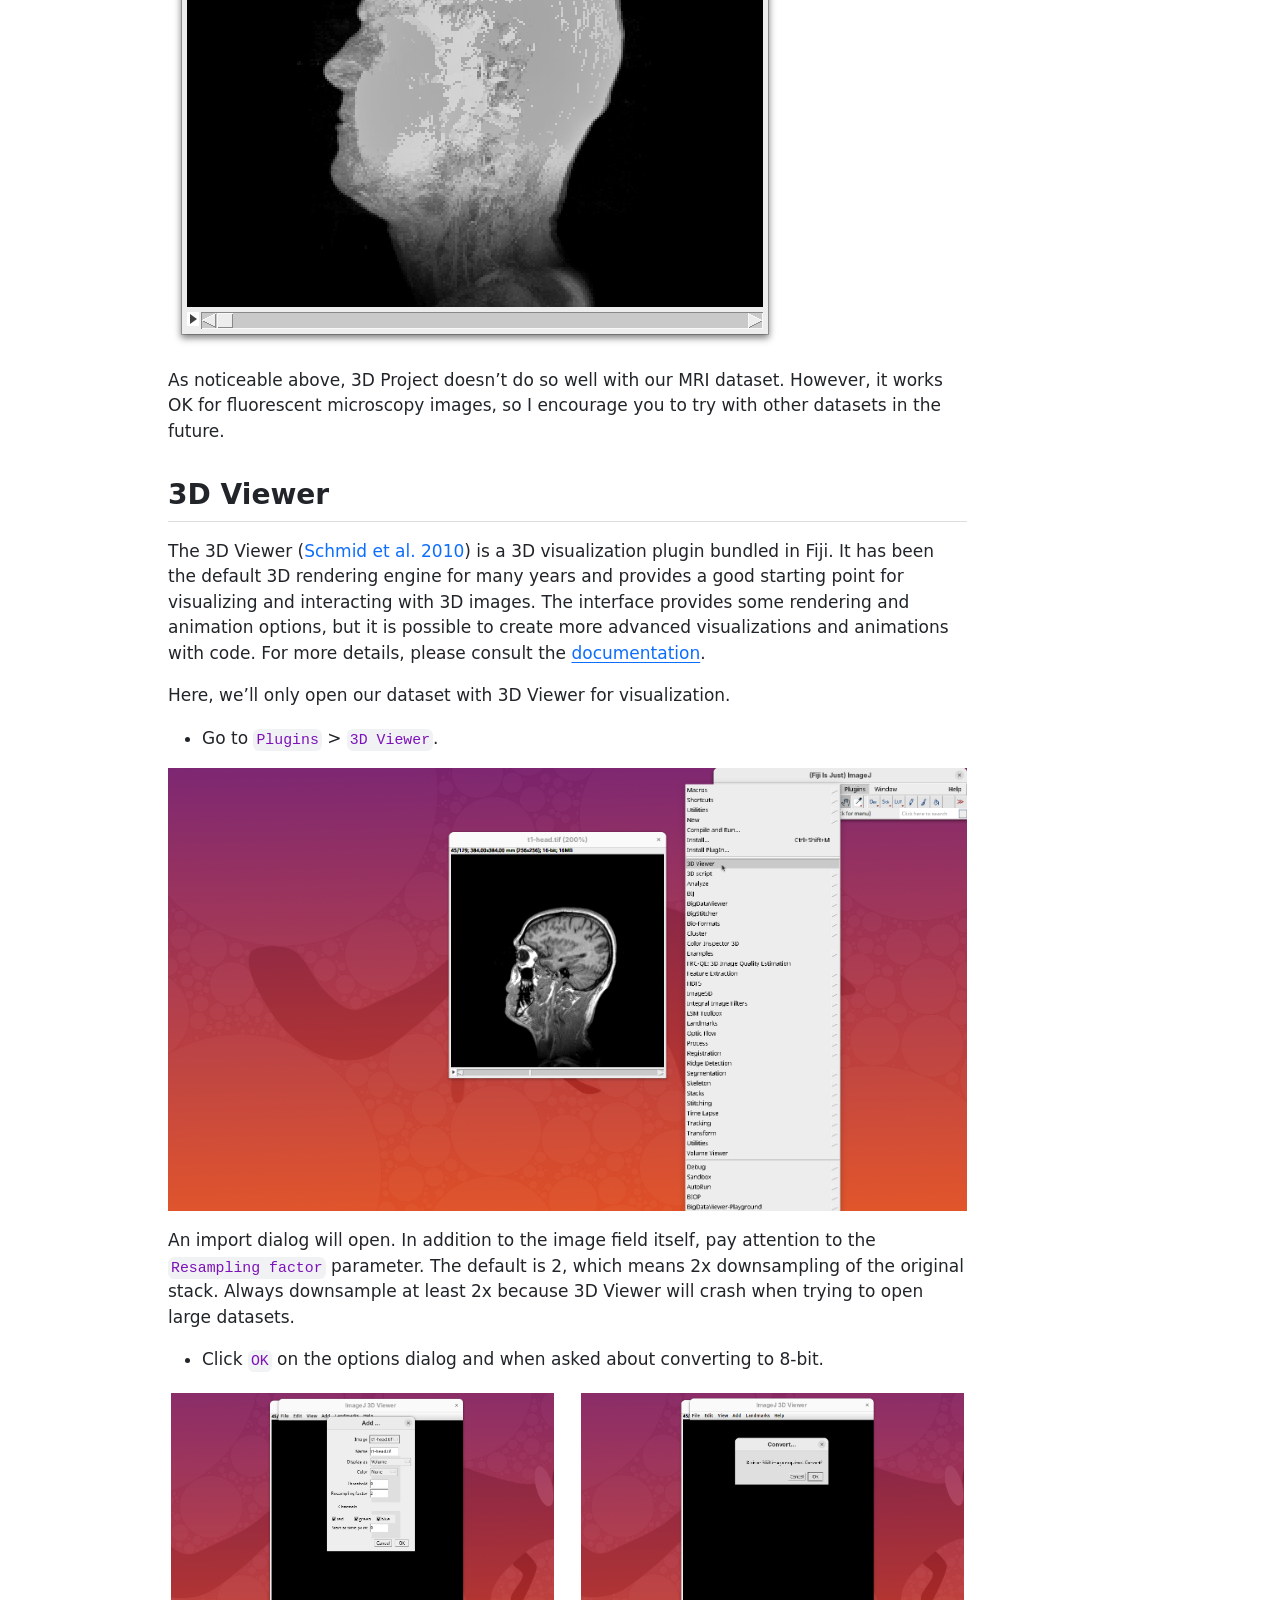
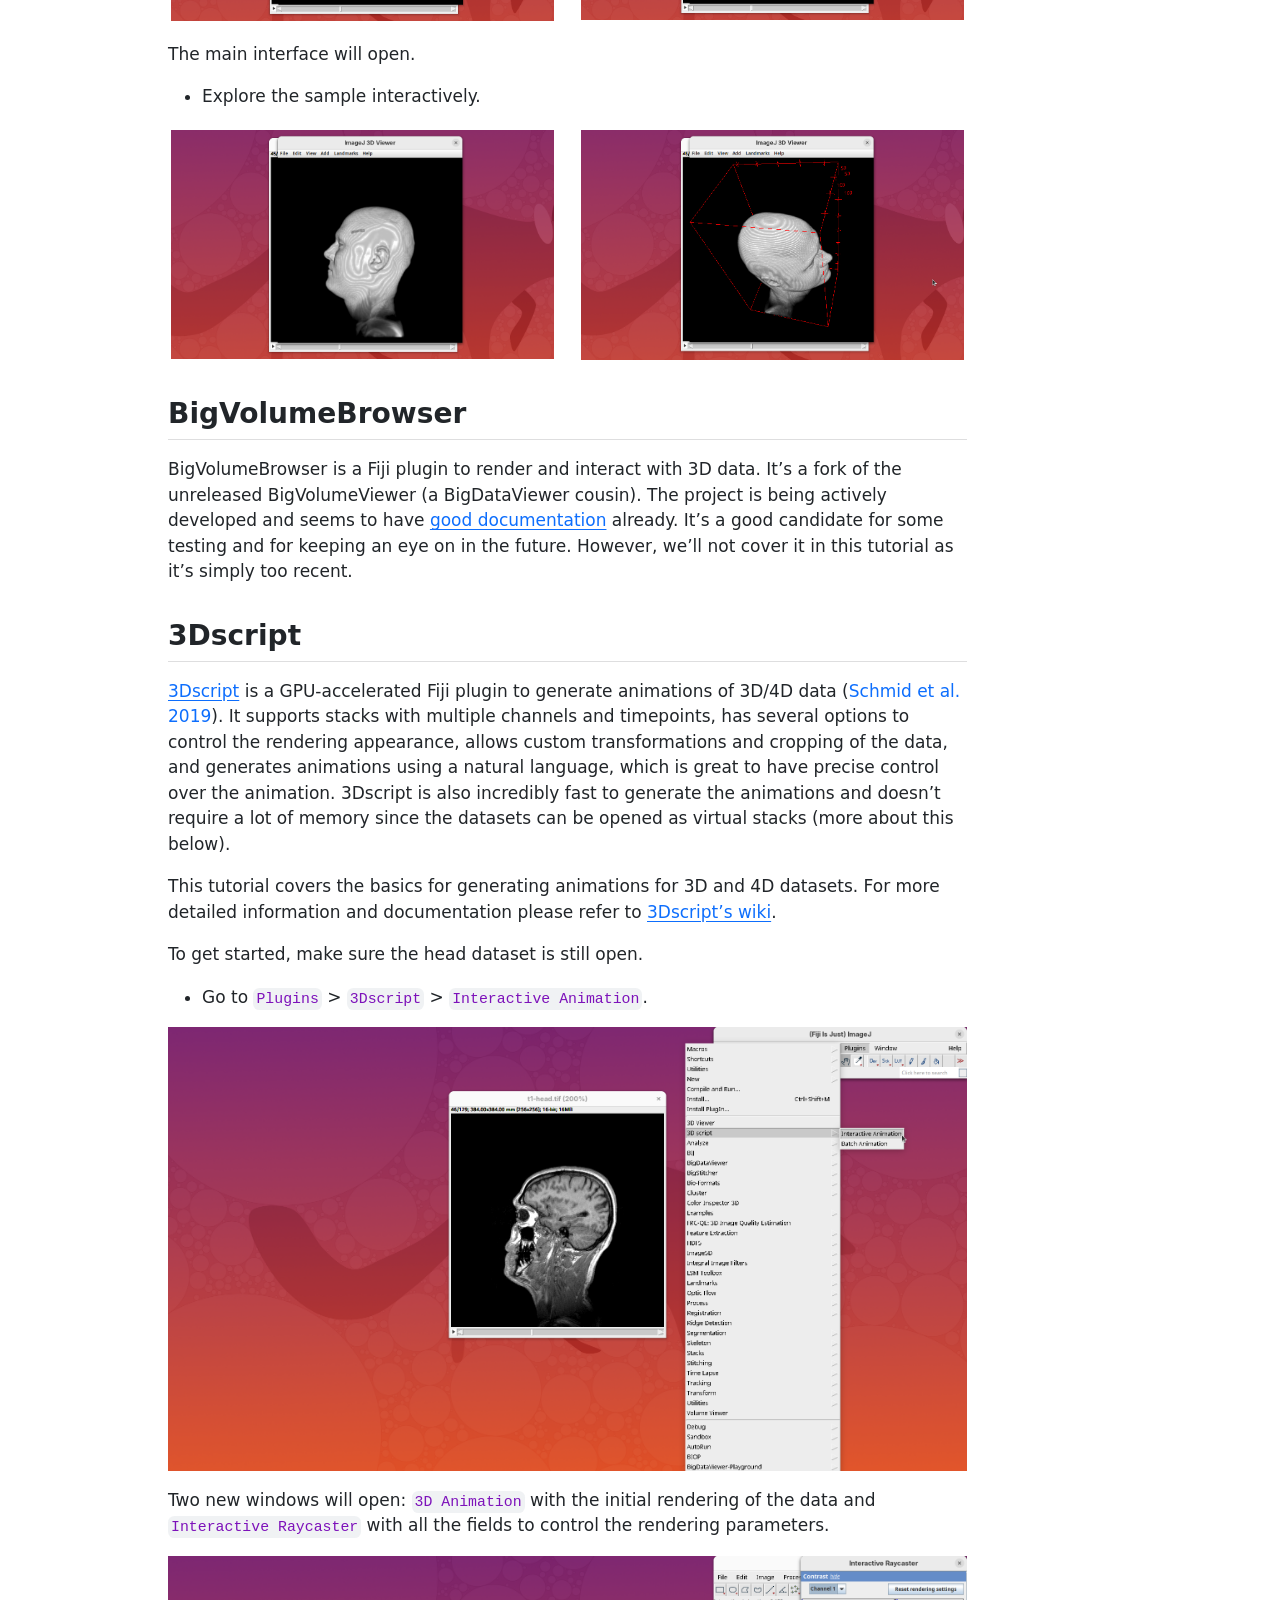
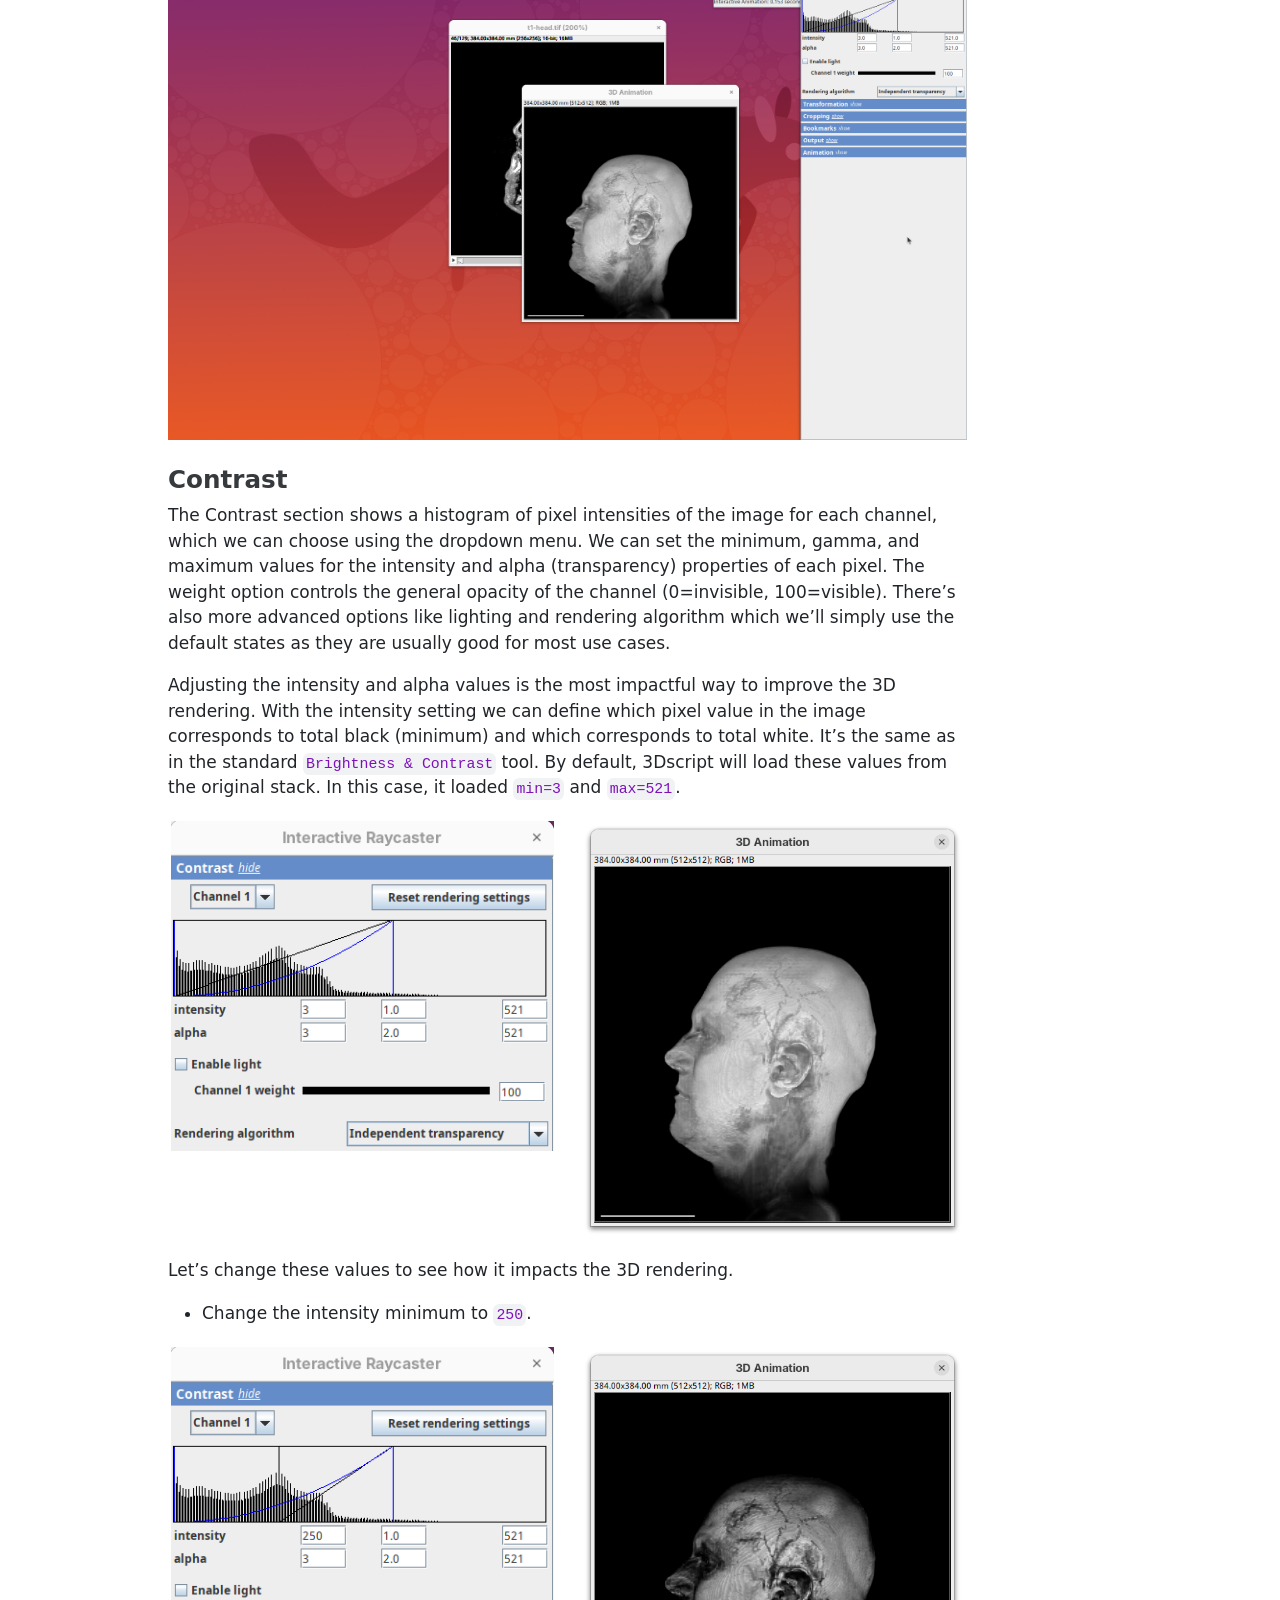
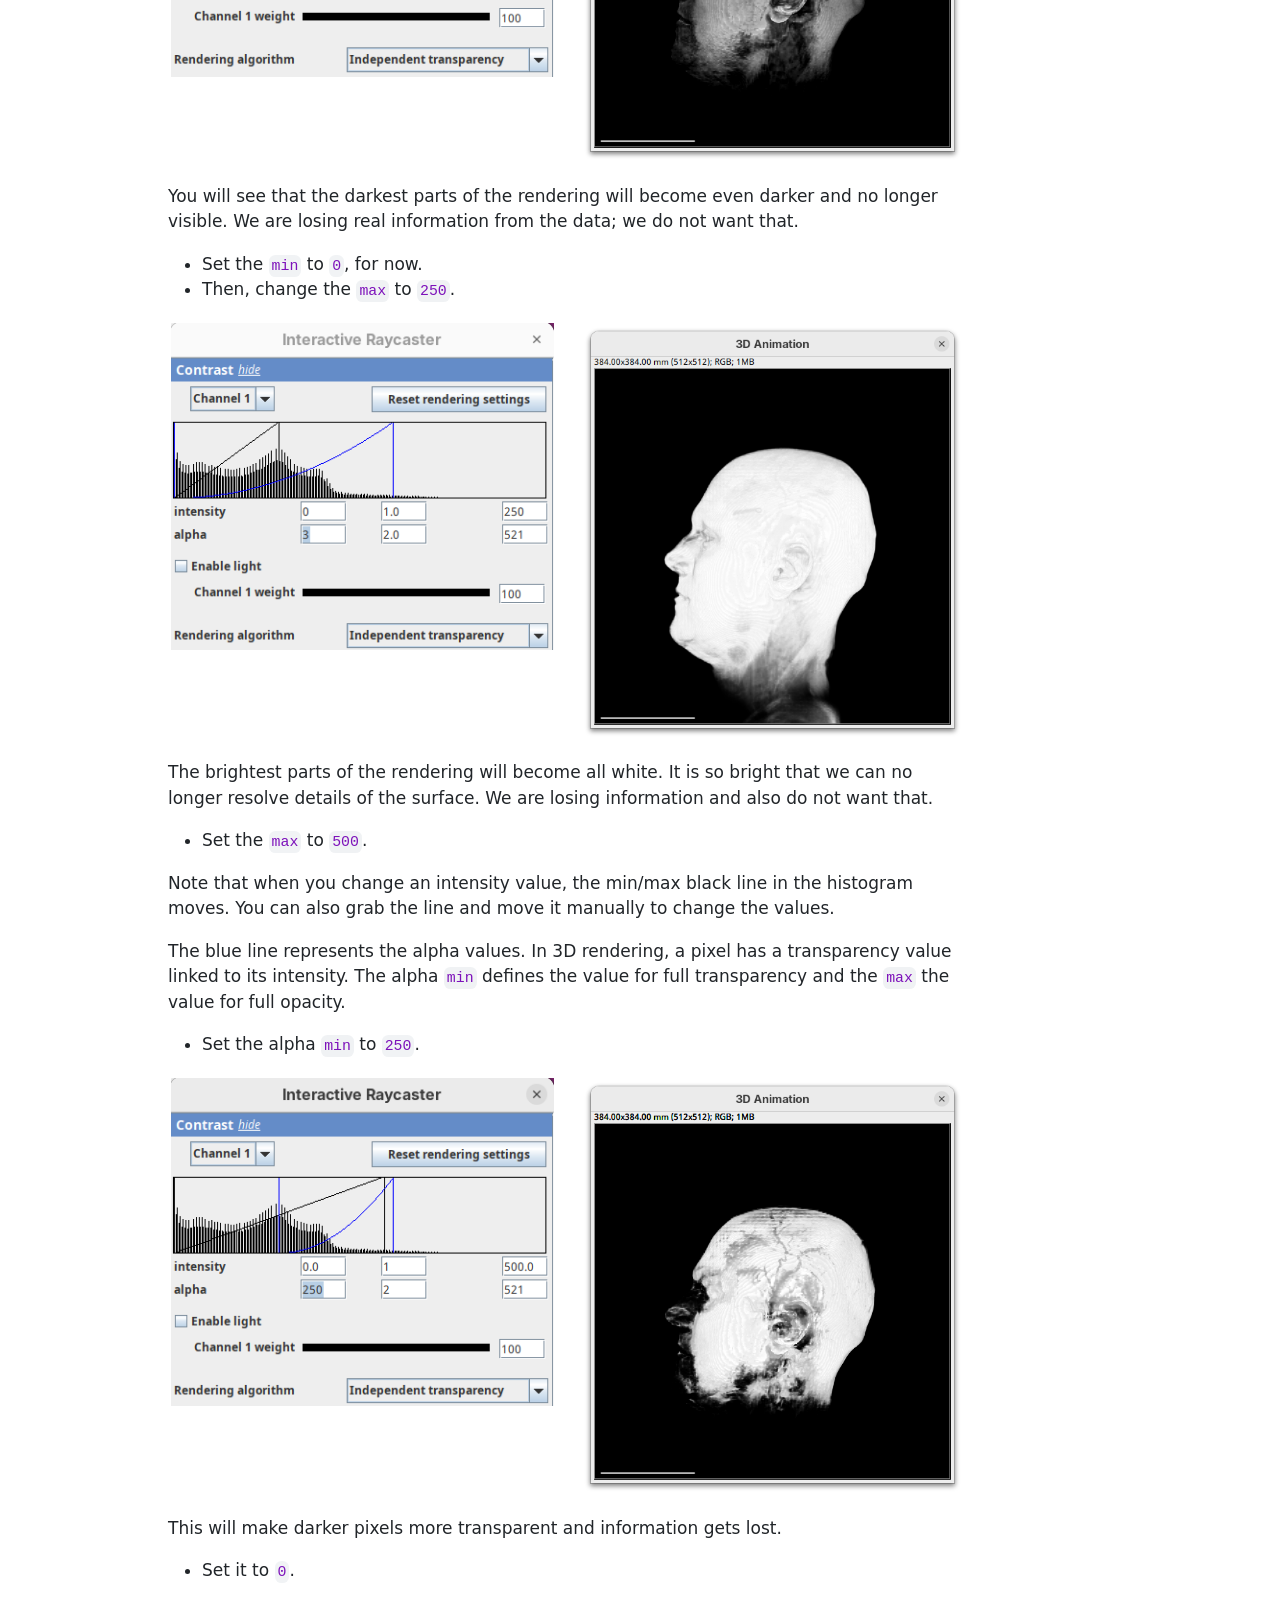
==== commit 8f49627f: "Proofread and standardize formatting of the text" ====
--- a/3d-tutorial.html
+++ b/3d-tutorial.html
@@ -208,23 +208,23 @@
 <section id="install-fiji" class="level3">
 <h3 class="anchored" data-anchor-id="install-fiji">Install Fiji</h3>
 <ul>
-<li>Go to <a href="https://fiji.sc" class="uri">https://fiji.sc</a>, choose <code>Distribution: Stable</code>, and click the download button</li>
-<li>Copy the downloaded archive to your working directory and unzip it</li>
-<li>Open the <code>Fiji.app</code> directory and double-click on the launcher</li>
-<li>The main window of Fiji will open</li>
+<li>Go to <a href="https://fiji.sc" class="uri">https://fiji.sc</a>, choose <code>Distribution: Stable</code>, and click the download button.</li>
+<li>Copy the downloaded archive to your working directory and unzip it.</li>
+<li>Open the <code>Fiji.app</code> directory and double-click on the launcher.</li>
+<li>The main window of Fiji will open.</li>
 </ul>
 </section>
 <section id="install-3dscript" class="level3">
 <h3 class="anchored" data-anchor-id="install-3dscript">Install 3Dscript</h3>
 <ul>
-<li>Click on <code>Help</code> &gt; <code>Update...</code> and wait</li>
-<li>Click on <code>Manage Update Sites</code></li>
-<li>A list of plugins will open</li>
-<li>Search for <code>3Dscript</code> and click on the checkbox</li>
-<li>Click <code>Apply and Close</code> and then <code>Apply Changes</code></li>
-<li>Wait until the downloads are finished. Then, click <code>OK</code></li>
-<li>Restart Fiji (close it and double-click the launcher)</li>
-<li>Check if <code>3Dscript</code> is installed under <code>Plugins</code> &gt; <code>3Dscript</code></li>
+<li>Click on <code>Help</code> &gt; <code>Update...</code> and wait.</li>
+<li>Click on <code>Manage Update Sites</code>.</li>
+<li>A list of plugins will open.</li>
+<li>Search for <code>3Dscript</code> and click on the checkbox.</li>
+<li>Click <code>Apply and Close</code> and then <code>Apply Changes</code>.</li>
+<li>Wait until the downloads are finished. Then, click <code>OK</code>.</li>
+<li>Restart Fiji (close it and double-click the launcher).</li>
+<li>Check if <code>3Dscript</code> is installed under <code>Plugins</code> &gt; <code>3Dscript</code>.</li>
 <li>You are ready!</li>
 </ul>
 </section>
@@ -240,7 +240,7 @@
 <h2 class="anchored" data-anchor-id="sec-open-dataset">Open dataset</h2>
 <p>We will begin by visualizing an MRI dataset of a human head that is bundled in Fiji.</p>
 <ul>
-<li>Go to <code>File</code> &gt; <code>Open Samples</code> &gt; <code>T1 Head (16-bits)</code></li>
+<li>Go to <code>File</code> &gt; <code>Open Samples</code> &gt; <code>T1 Head (16-bits)</code>.</li>
 </ul>
 <div class="quarto-layout-panel" data-layout-ncol="2">
 <div class="quarto-layout-row">
@@ -253,7 +253,7 @@
 </div>
 </div>
 <ul>
-<li>Increase the zoom to 200% for better visualization</li>
+<li>Increase the zoom to 200% for better visualization.</li>
 </ul>
 <p><a href="media/03-head-zoomed.png" class="lightbox" data-gallery="quarto-lightbox-gallery-3"><img src="media/03-head-zoomed.png" class="img-fluid"></a></p>
 </section>
@@ -261,13 +261,13 @@
 <h2 class="anchored" data-anchor-id="sec-orthogonal-views">Orthogonal Views</h2>
 <p>Orthogonal Views is a tool that shows the optical sections through the orthogonal planes of XY: XZ and YZ. It is an easy and quick way to get a sense of the tridimensionality of your dataset. Whenever I’m opening a dataset for the first time I use Orthogonal Views. To activate it:</p>
 <ul>
-<li>Click on <code>Image</code> &gt; <code>Stacks</code> &gt; <code>Orthogonal Views</code> (or press ctrl+shift+H)</li>
-<li>The XZ and YZ panels will open next to your XY stack</li>
+<li>Click on <code>Image</code> &gt; <code>Stacks</code> &gt; <code>Orthogonal Views</code> (or press <code>Ctrl+Shift+H</code>).</li>
+<li>The XZ and YZ panels will open next to your XY stack.</li>
 </ul>
 <p><a href="media/04-ortho-views.png" class="lightbox" data-gallery="quarto-lightbox-gallery-4"><img src="media/04-ortho-views.png" class="img-fluid"></a></p>
 <ul>
-<li>The yellow lines are synchronized between the panels</li>
-<li>Click around the different parts of the head to inspect the same position under different angles</li>
+<li>The yellow lines are synchronized between the panels.</li>
+<li>Click around the different parts of the head to inspect the same position under different angles.</li>
 </ul>
 <div class="quarto-layout-panel" data-layout-ncol="2">
 <div class="quarto-layout-row">
@@ -290,7 +290,7 @@
 <p><a href="media/07-volume-viewer.png" class="lightbox" data-gallery="quarto-lightbox-gallery-7"><img src="media/07-volume-viewer.png" class="img-fluid"></a></p>
 <ul>
 <li>Click around and move the sample to see optical sections from different angles.</li>
-<li>Then, activate the <code>Volume</code> mode to render the sample’s surface in 3D and explore it as well, playing with the different rendering parameters</li>
+<li>Then, activate the <code>Volume</code> mode to render the sample’s surface in 3D and explore it as well, playing with the different rendering parameters.</li>
 </ul>
 <div class="quarto-layout-panel" data-layout-ncol="2">
 <div class="quarto-layout-row">
@@ -306,33 +306,33 @@
 </section>
 <section id="sec-bigdata-viewer" class="level2">
 <h2 class="anchored" data-anchor-id="sec-bigdata-viewer">BigDataViewer</h2>
-<p>BigDataViewer <span class="citation" data-cites="Pietzsch2015-md">(<a href="#ref-Pietzsch2015-md" role="doc-biblioref">Pietzsch et al. 2015</a>)</span> is one of the most important tools for visualizing large, multidimensional datasets. It provides a simple and intuitive interface and shortcuts to swiftly navigate through your sample even in a regular laptop. This is possible because of the underlying file format used by the BigDataViewer: the XML/HDF5 combo. Therefore, before opening the plugin, we must convert our dataset.</p>
-<ul>
-<li>Go to <code>Plugins</code> &gt; <code>BigDataViewer</code> &gt; <code>Export Current Image as XML/HDF5</code></li>
+<p>BigDataViewer <span class="citation" data-cites="Pietzsch2015-md">(<a href="#ref-Pietzsch2015-md" role="doc-biblioref">Pietzsch et al. 2015</a>)</span> is one of the most important tools for visualizing large, multidimensional datasets. It provides a simple and intuitive interface and shortcuts to swiftly navigate through your sample even on a regular laptop. This is possible because of the underlying file format used by BigDataViewer: the XML/HDF5 combo. Therefore, before opening the plugin, we must convert our dataset.</p>
+<ul>
+<li>Go to <code>Plugins</code> &gt; <code>BigDataViewer</code> &gt; <code>Export Current Image as XML/HDF5</code>.</li>
 </ul>
 <p><a href="media/10-bdv-export.png" class="lightbox" data-gallery="quarto-lightbox-gallery-10"><img src="media/10-bdv-export.png" class="img-fluid"></a></p>
 <p>A dialog with export options will open.</p>
 <ul>
-<li>Under <code>Export path</code>, click on <code>Browse</code> to select the output directory for <code>t1-head.xml</code></li>
+<li>Under <code>Export path</code>, click on <code>Browse</code> to select the output directory for <code>t1-head.xml</code>.</li>
 </ul>
 <p><a href="media/11-bdv-path.png" class="lightbox" data-gallery="quarto-lightbox-gallery-11"><img src="media/11-bdv-path.png" class="img-fluid"></a></p>
 <p>The export process will start. Since this is a small dataset, it’ll be fast. But, for large datasets, this can take hours.</p>
-<p>When done, you will find two new files in your working directory: <code>t1-head.xml</code> and <code>t1-head.h5</code></p>
+<p>When done, you will find two new files in your working directory: <code>t1-head.xml</code> and <code>t1-head.h5</code>.</p>
 <p><a href="media/12-bdv-files.png" class="lightbox" data-gallery="quarto-lightbox-gallery-12"><img src="media/12-bdv-files.png" class="img-fluid"></a></p>
 <p>The XML file stores metadata information about the image. The HDF5 file stores actual image data. These two files will always be in a pair. To open the XML/HDF5:</p>
 <ul>
-<li>Go to <code>Plugins</code> &gt; <code>BigDataViewer</code> &gt; <code>Open XML/HDF5</code> and select the <code>t1-head.xml</code></li>
+<li>Go to <code>Plugins</code> &gt; <code>BigDataViewer</code> &gt; <code>Open XML/HDF5</code> and select the <code>t1-head.xml</code>.</li>
 </ul>
 <p><a href="media/13-bdv-open.png" class="lightbox" data-gallery="quarto-lightbox-gallery-13"><img src="media/13-bdv-open.png" class="img-fluid"></a></p>
 <p>The BigDataViewer interface will open showing an optical section of the head sample.</p>
 <p><a href="media/14-bdv-interface.png" class="lightbox" data-gallery="quarto-lightbox-gallery-14"><img src="media/14-bdv-interface.png" class="img-fluid"></a></p>
-<p>Getting familiar with the BigDataViewer is an essential skill for navigating large 3D datasets. It’ll also be important for the multiview registration pipeline. So, take the time to learn the basic commands and shortcuts. It is nicely intuitive. The <a href="https://imagej.net/plugins/bdv/">BigDataViewer’s page</a> on the <a href="https://imagej.net">ImageJ Docs</a> has the official documentation and we can also go to <code>Help</code> &gt; <code>Show Help</code> for an up-to-date overview.</p>
+<p>Getting familiar with BigDataViewer is an essential skill for navigating large 3D datasets. It’ll also be important for the multiview registration pipeline. So, take the time to learn the basic commands and shortcuts. It is nicely intuitive. The <a href="https://imagej.net/plugins/bdv/">BigDataViewer’s page</a> on the <a href="https://imagej.net">ImageJ Docs</a> has the official documentation and we can also go to <code>Help</code> &gt; <code>Show Help</code> for an up-to-date overview.</p>
 <p>Some of the movements to try:</p>
 <ul>
-<li><code>left+click+drag</code>: turn the sample around the mouse pointer at any arbitrary angle.</li>
-<li><code>right+click+drag</code>: move the sample in the XY plane (of the view).</li>
-<li><code>scroll</code>: move through the Z plane (of the view). Use shift+scroll to move fast.</li>
-<li><code>ctrl+shift+scroll</code>: zoom in or out.</li>
+<li><code>Left-click and drag</code>: turn the sample around the mouse pointer at any arbitrary angle.</li>
+<li><code>Right-click and drag</code>: move the sample in the XY plane (of the view).</li>
+<li><code>Scroll</code>: move through the Z plane (of the view). Use <code>Shift+Scroll</code> to move fast.</li>
+<li><code>Ctrl+Shift+Scroll</code>: zoom in or out.</li>
 </ul>
 <div class="quarto-layout-panel" data-layout-ncol="4">
 <div class="quarto-layout-row">
@@ -372,9 +372,9 @@
 </div>
 <p>But, most importantly, are the commands to put your sample back to its original orientation or along any of the original dimension axes:</p>
 <ul>
-<li><code>shift+z</code>: orient the sample on the XY plane.</li>
-<li><code>shift+x</code>: orient the sample on the ZY plane.</li>
-<li><code>shift+y</code>: orient the sample on the ZX plane.</li>
+<li><code>Shift+Z</code>: orient the sample on the XY plane.</li>
+<li><code>Shift+X</code>: orient the sample on the ZY plane.</li>
+<li><code>Shift+Y</code>: orient the sample on the ZX plane.</li>
 </ul>
 <div class="quarto-layout-panel" data-layout-ncol="3">
 <div class="quarto-layout-row">
@@ -404,7 +404,7 @@
 </div>
 </div>
 </div>
-<p>Finally, a visual tip. The default interpolation between image slices is <code>nearest-neighbors</code>. Press <code>i</code> to activate the <code>tri-linear</code> interpolation to obtain a much smoother (and improved) data visualization.</p>
+<p>Finally, a visual tip. The default interpolation between image slices is <code>nearest-neighbors</code>. Press <code>I</code> to activate the <code>tri-linear</code> interpolation to obtain a much smoother (and improved) data visualization.</p>
 <div class="quarto-layout-panel" data-layout-ncol="2">
 <div class="quarto-layout-row">
 <div class="quarto-layout-cell" style="flex-basis: 50.0%;justify-content: flex-start;">
@@ -430,7 +430,7 @@
 <h2 class="anchored" data-anchor-id="sec-threed-project">3D Project</h2>
 <p>This is a simple tool to quickly generate a 3D animation (e.g., 360-degree rotation) from an image stack. There are basic parameters for adjusting the rendering, like projection method and opacity, and for controlling the animation. There’s only a bit of <a href="https://imagej.net/imaging/z-functions#3d-project">documentation</a>. To try:</p>
 <ul>
-<li>Go to <code>Image</code> &gt; <code>Stacks</code> &gt; <code>3D Project...</code> and click <code>OK</code> to generate a basic animation</li>
+<li>Go to <code>Image</code> &gt; <code>Stacks</code> &gt; <code>3D Project...</code> and click <code>OK</code> to generate a basic animation.</li>
 </ul>
 <p><a href="media/24-3d-project.png" class="lightbox" data-gallery="quarto-lightbox-gallery-24"><img src="media/24-3d-project.png" class="img-fluid"></a></p>
 <p>As noticeable above, 3D Project doesn’t do so well with our MRI dataset. However, it works OK for fluorescent microscopy images, so I encourage you to try with other datasets in the future.</p>
@@ -440,12 +440,12 @@
 <p>The 3D Viewer <span class="citation" data-cites="Schmid2010-ep">(<a href="#ref-Schmid2010-ep" role="doc-biblioref">Schmid et al. 2010</a>)</span> is a 3D visualization plugin bundled in Fiji. It has been the default 3D rendering engine for many years and provides a good starting point for visualizing and interacting with 3D images. The interface provides some rendering and animation options, but it is possible to create more advanced visualizations and animations with code. For more details, please consult the <a href="https://imagej.net/plugins/3d-viewer/">documentation</a>.</p>
 <p>Here, we’ll only open our dataset with 3D Viewer for visualization.</p>
 <ul>
-<li>Go to <code>Plugins</code> &gt; <code>3D Viewer</code></li>
+<li>Go to <code>Plugins</code> &gt; <code>3D Viewer</code>.</li>
 </ul>
 <p><a href="media/25-3dviewer-open.png" class="lightbox" data-gallery="quarto-lightbox-gallery-25"><img src="media/25-3dviewer-open.png" class="img-fluid"></a></p>
-<p>An import dialog will open. In addition, to the image field itself, pay attention to the <code>Resampling factor</code> parameter. The default is 2, which means 2x downsampling of the original stack. Always downsample at least 2x because 3D Viewer will crash when trying to open large datasets.</p>
-<ul>
-<li>Click <code>OK</code> on the options dialog and when asked about converting to 8-bit</li>
+<p>An import dialog will open. In addition to the image field itself, pay attention to the <code>Resampling factor</code> parameter. The default is 2, which means 2x downsampling of the original stack. Always downsample at least 2x because 3D Viewer will crash when trying to open large datasets.</p>
+<ul>
+<li>Click <code>OK</code> on the options dialog and when asked about converting to 8-bit.</li>
 </ul>
 <div class="quarto-layout-panel" data-layout-ncol="2">
 <div class="quarto-layout-row">
@@ -474,7 +474,7 @@
 </section>
 <section id="sec-bigvolume-browser" class="level2">
 <h2 class="anchored" data-anchor-id="sec-bigvolume-browser">BigVolumeBrowser</h2>
-<p>BigVolumeBrowser is a Fiji plugin to render and interact with 3D data. It’s a fork of the unreleased BigVolumeViewer (a BigDataViewer cousin). The project is being actively developed and seems to have a <a href="https://github.com/UU-cellbiology/bigvolumebrowser/wiki">good documentation</a> already. It’s a good candidate for some testing and for keeping an eye in the future. However, we’ll not cover it in this tutorial as it’s simply too recent.</p>
+<p>BigVolumeBrowser is a Fiji plugin to render and interact with 3D data. It’s a fork of the unreleased BigVolumeViewer (a BigDataViewer cousin). The project is being actively developed and seems to have <a href="https://github.com/UU-cellbiology/bigvolumebrowser/wiki">good documentation</a> already. It’s a good candidate for some testing and for keeping an eye on in the future. However, we’ll not cover it in this tutorial as it’s simply too recent.</p>
 </section>
 <section id="sec-threedscript" class="level2">
 <h2 class="anchored" data-anchor-id="sec-threedscript">3Dscript</h2>
@@ -482,15 +482,15 @@
 <p>This tutorial covers the basics for generating animations for 3D and 4D datasets. For more detailed information and documentation please refer to <a href="https://github.com/bene51/3Dscript/wiki">3Dscript’s wiki</a>.</p>
 <p>To get started, make sure the head dataset is still open.</p>
 <ul>
-<li>Go to <code>Plugins</code> &gt; <code>3Dscript</code> &gt; <code>Interactive Animation</code></li>
+<li>Go to <code>Plugins</code> &gt; <code>3Dscript</code> &gt; <code>Interactive Animation</code>.</li>
 </ul>
 <p><a href="media/30-3dscript-open.png" class="lightbox" data-gallery="quarto-lightbox-gallery-30"><img src="media/30-3dscript-open.png" class="img-fluid"></a></p>
 <p>Two new windows will open: <code>3D Animation</code> with the initial rendering of the data and <code>Interactive Raycaster</code> with all the fields to control the rendering parameters.</p>
 <p><a href="media/31-3dscript-windows.png" class="lightbox" data-gallery="quarto-lightbox-gallery-31"><img src="media/31-3dscript-windows.png" class="img-fluid"></a></p>
 <section id="contrast" class="level3">
 <h3 class="anchored" data-anchor-id="contrast">Contrast</h3>
-<p>The Contrast section shows a histogram of pixel intensities of the image for each channel, which we can choose using the dropdown menu. We can set the minimum, gamma, and maximum values for the intensity and alpha (transparency) properties of each pixel. The weight option controls the general opacity of the channel (0=invisible, 100=visible). There’s also more advanced options like lighting and rendering algorithm which we’ll simply use the default states as it is usually good for most of the use cases.</p>
-<p>Adjusting the intensity and alpha values is the most impactful way to improve the 3D rendering. With the intensity setting we can define which pixel value in the image corresponds to total black (minimum) and which corresponds to total white. It’s the same as in the standard <code>Brightness &amp; Contrast</code> tool. By default, 3Dscript will load these values from the original stack. In this case, it loaded min=3 and max=521.</p>
+<p>The Contrast section shows a histogram of pixel intensities of the image for each channel, which we can choose using the dropdown menu. We can set the minimum, gamma, and maximum values for the intensity and alpha (transparency) properties of each pixel. The weight option controls the general opacity of the channel (0=invisible, 100=visible). There’s also more advanced options like lighting and rendering algorithm which we’ll simply use the default states as they are usually good for most use cases.</p>
+<p>Adjusting the intensity and alpha values is the most impactful way to improve the 3D rendering. With the intensity setting we can define which pixel value in the image corresponds to total black (minimum) and which corresponds to total white. It’s the same as in the standard <code>Brightness &amp; Contrast</code> tool. By default, 3Dscript will load these values from the original stack. In this case, it loaded <code>min=3</code> and <code>max=521</code>.</p>
 <div class="quarto-layout-panel" data-layout-ncol="2">
 <div class="quarto-layout-row">
 <div class="quarto-layout-cell" style="flex-basis: 50.0%;justify-content: center;">
@@ -503,7 +503,7 @@
 </div>
 <p>Let’s change these values to see how it impacts the 3D rendering.</p>
 <ul>
-<li>Change the intensity minimum to 250</li>
+<li>Change the intensity minimum to <code>250</code>.</li>
 </ul>
 <div class="quarto-layout-panel" data-layout-ncol="2">
 <div class="quarto-layout-row">
@@ -517,8 +517,8 @@
 </div>
 <p>You will see that the darkest parts of the rendering will become even darker and no longer visible. We are losing real information from the data; we do not want that.</p>
 <ul>
-<li>Set the min to 0, for now.</li>
-<li>Then, change the max to 250.</li>
+<li>Set the <code>min</code> to <code>0</code>, for now.</li>
+<li>Then, change the <code>max</code> to <code>250</code>.</li>
 </ul>
 <div class="quarto-layout-panel" data-layout-ncol="2">
 <div class="quarto-layout-row">
@@ -532,12 +532,12 @@
 </div>
 <p>The brightest parts of the rendering will become all white. It is so bright that we can no longer resolve details of the surface. We are losing information and also do not want that.</p>
 <ul>
-<li>Set the max to 500.</li>
-</ul>
-<p>Note that when you change a intensity value, the min/max black line in the histogram moves. You can also grab the line and move the line manually to change the values.</p>
-<p>The blue line represents the alpha values. In 3D rendering, a pixel has a transparency value linked to its intensity. The alpha min defines the value for full transparency and the max the value for full opacity.</p>
-<ul>
-<li>Set the alpha min to 250.</li>
+<li>Set the <code>max</code> to <code>500</code>.</li>
+</ul>
+<p>Note that when you change an intensity value, the min/max black line in the histogram moves. You can also grab the line and move it manually to change the values.</p>
+<p>The blue line represents the alpha values. In 3D rendering, a pixel has a transparency value linked to its intensity. The alpha <code>min</code> defines the value for full transparency and the <code>max</code> the value for full opacity.</p>
+<ul>
+<li>Set the alpha <code>min</code> to <code>250</code>.</li>
 </ul>
 <div class="quarto-layout-panel" data-layout-ncol="2">
 <div class="quarto-layout-row">
@@ -551,7 +551,7 @@
 </div>
 <p>This will make darker pixels more transparent and information gets lost.</p>
 <ul>
-<li>Set it to 0.</li>
+<li>Set it to <code>0</code>.</li>
 </ul>
 <div class="quarto-layout-panel" data-layout-ncol="2">
 <div class="quarto-layout-row">
@@ -563,9 +563,9 @@
 </div>
 </div>
 </div>
-<p>By default 3Dscript sets the gamma value of alpha to 2.0. That’s a good default for fluorescence microscopy (see the next dataset below), but since this is MRI data, we need to tweak it a little different.</p>
-<ul>
-<li>Set the alpha gamma value to 1.0.</li>
+<p>By default 3Dscript sets the gamma value of alpha to <code>2.0</code>. That’s a good default for fluorescence microscopy (see the next dataset below), but since this is MRI data, we need to tweak it a little differently.</p>
+<ul>
+<li>Set the alpha gamma value to <code>1.0</code>.</li>
 </ul>
 <div class="quarto-layout-panel" data-layout-ncol="2">
 <div class="quarto-layout-row">
@@ -579,7 +579,7 @@
 </div>
 <p>Note that this improves the visualization as the head’s surface becomes better visible.</p>
 <ul>
-<li>Now set the alpha max to 250.</li>
+<li>Now set the alpha <code>max</code> to <code>250</code>.</li>
 </ul>
 <div class="quarto-layout-panel" data-layout-ncol="2">
 <div class="quarto-layout-row">
@@ -593,7 +593,7 @@
 </div>
 <p>The surface will become even more solid because we are defining that pixels that have a value above 250 will be fully opaque.</p>
 <ul>
-<li>To compare, set alpha max to 5000.</li>
+<li>To compare, set alpha <code>max</code> to <code>5000</code>.</li>
 </ul>
 <div class="quarto-layout-panel" data-layout-ncol="2">
 <div class="quarto-layout-row">
@@ -607,7 +607,7 @@
 </div>
 <p>You will notice that the sample will become more transparent. Even the brain inside the skull will be visible.</p>
 <ul>
-<li>Set alpha max back to 500</li>
+<li>Set alpha <code>max</code> back to <code>500</code>.</li>
 </ul>
 <div class="quarto-layout-panel" data-layout-ncol="2">
 <div class="quarto-layout-row">
@@ -619,7 +619,7 @@
 </div>
 </div>
 </div>
-<p>Generally, setting the intensity and alpha to the same values is a good sane start for optimizing the rendering.</p>
+<p>Generally, setting the intensity and alpha to the same values is a good starting point for optimizing the rendering.</p>
 </section>
 <section id="transformation" class="level3">
 <h3 class="anchored" data-anchor-id="transformation">Transformation</h3>
@@ -630,7 +630,7 @@
 <p><a href="media/50-transform-click.png" class="lightbox" data-gallery="quarto-lightbox-gallery-50"><img src="media/50-transform-click.png" class="img-fluid"></a></p>
 <p>That’s a great way to see your sample from different angles. And note that the values in the Transformation panel get updated every time you move the sample interactively. In this way you can roughly position the sample and then check and update the precise values for the target transformation.</p>
 <ul>
-<li>Press <code>Reset</code> and change the <code>Rotation Y</code> to 180 to look at the right side of the head</li>
+<li>Press <code>Reset</code> and change the <code>Rotation Y</code> to <code>180</code> to look at the right side of the head.</li>
 </ul>
 <div class="quarto-layout-panel" data-layout-ncol="2">
 <div class="quarto-layout-row">
@@ -643,7 +643,7 @@
 </div>
 </div>
 <ul>
-<li>Now change <code>Scale</code> to 5 and <code>Translation X</code> to -500 to focus on the nose</li>
+<li>Now change <code>Scale</code> to <code>5</code> and <code>Translation X</code> to <code>-500</code> to focus on the nose.</li>
 </ul>
 <div class="quarto-layout-panel" data-layout-ncol="2">
 <div class="quarto-layout-row">
@@ -656,18 +656,18 @@
 </div>
 </div>
 <ul>
-<li>Press Reset to return the sample to its original position</li>
+<li>Press <code>Reset</code> to return the sample to its original position.</li>
 </ul>
 </section>
 <section id="cropping" class="level3">
 <h3 class="anchored" data-anchor-id="cropping">Cropping</h3>
 <p>Another useful 3Dscript option is the ability to crop the bounding box to show the inside of the sample. We can do it in the XYZ directions or in the near/far axis, defined from the user point of view.</p>
 <ul>
-<li>Set the Z range minimum value to 60 (you can also drag the slider) to slice the sample through the Z axis.</li>
+<li>Set the Z range minimum value to <code>60</code> (you can also drag the slider) to slice the sample through the Z axis.</li>
 </ul>
 <p><a href="media/55-cropz-min.png" class="lightbox" data-gallery="quarto-lightbox-gallery-55"><img src="media/55-cropz-min.png" class="img-fluid"></a></p>
 <ul>
-<li>Now rotate the sample to see the cropped region from other angles</li>
+<li>Now rotate the sample to see the cropped region from other angles.</li>
 </ul>
 <div class="quarto-layout-panel" data-layout-ncol="2">
 <div class="quarto-layout-row">
@@ -680,37 +680,36 @@
 </div>
 </div>
 <ul>
-<li>Set the Y range min to 125 and rotate around</li>
+<li>Set the Y range <code>min</code> to <code>125</code> and rotate around.</li>
 </ul>
 <p><a href="media/58-transform-wild.png" class="lightbox" data-gallery="quarto-lightbox-gallery-58"><img src="media/58-transform-wild.png" class="img-fluid"></a></p>
 <ul>
-<li>Finally, reset the position and cropping parameters and set the Near/Far minimum to 0</li>
-</ul>
-<p>and move the sample around to see the dynamic reslice of the sample with this cropping parameter</p>
+<li>Finally, reset the position and cropping parameters and set the Near/Far minimum to <code>0</code> and move the sample around to see the dynamic reslice of the sample with this cropping parameter.</li>
+</ul>
 <p><a href="media/59-transform-near.png" class="lightbox" data-gallery="quarto-lightbox-gallery-59"><img src="media/59-transform-near.png" class="img-fluid"></a></p>
 <ul>
-<li>Reset transformations and cropping parameters</li>
+<li>Reset transformations and cropping parameters.</li>
 </ul>
 </section>
 <section id="bookmark" class="level3">
 <h3 class="anchored" data-anchor-id="bookmark">Bookmark</h3>
 <p>3Dscript allows you to bookmark a view for later inspection. Add the current Contrast, Transformation, and Cropping parameters to the bookmark.</p>
 <ul>
-<li>For that, simply click on the green icon</li>
+<li>For that, simply click on the green icon.</li>
 </ul>
 <p><a href="media/60-transform-bookmark.png" class="lightbox" data-gallery="quarto-lightbox-gallery-60"><img src="media/60-transform-bookmark.png" class="img-fluid"></a></p>
 </section>
 <section id="output" class="level3">
 <h3 class="anchored" data-anchor-id="output">Output</h3>
-<p>This panel last panel defines the dimensions of the output animation. By default it uses the original stack dimensions.</p>
+<p>This last panel defines the dimensions of the output animation. By default it uses the original stack dimensions.</p>
 <p><a href="media/61-transform-outbox.png" class="lightbox" data-gallery="quarto-lightbox-gallery-61"><img src="media/61-transform-outbox.png" class="img-fluid"></a></p>
-<p>You can also define if the bounding box or the scale bar will be visible (enabled by default)</p>
+<p>You can also define if the bounding box or the scale bar will be visible (enabled by default).</p>
 </section>
 <section id="animation-3d" class="level3">
 <h3 class="anchored" data-anchor-id="animation-3d">Animation 3D</h3>
 <p>Now that we learned the basics of setting up the rendering and view parameters, we can start generating animations of the data.</p>
 <ul>
-<li>Click on the <code>Animation</code> section and on the <code>Start text-based animation editor</code> button</li>
+<li>Click on the <code>Animation</code> section and on the <code>Start text-based animation editor</code> button.</li>
 </ul>
 <p><a href="media/62-animation-button.png" class="lightbox" data-gallery="quarto-lightbox-gallery-62"><img src="media/62-animation-button.png" class="img-fluid"></a></p>
 <p>This will open a special editor window for writing the animation script.</p>
@@ -724,9 +723,9 @@
 <li>Type <code>f</code>. The editor will autocomplete with <code>From frame &lt;frame&gt;</code>.</li>
 <li>Type <code>0</code> and space. The autocomplete will fill with <code>From frame 0 to frame &lt;frame&gt;</code>.</li>
 <li>Type <code>9</code> and space. The autocomplete will show a dropdown menu with several options (<code>rotate by</code>, <code>translate</code>, <code>zoom by a factor of</code>, <code>reset transformation</code>, and <code>change</code>).</li>
-<li>Choose <code>rotate by</code> and press <code>TAB</code>. The autocomplete will show <code>From frame 0 to frame 9 rotate by &lt;degrees&gt;</code></li>
+<li>Choose <code>rotate by</code> and press <code>Tab</code>. The autocomplete will show <code>From frame 0 to frame 9 rotate by &lt;degrees&gt;</code>.</li>
 <li>Type <code>360</code> and space. The sentence will be <code>From frame 0 to frame 9 rotate by 360 degrees</code> and a dropdown will show the options <code>horizontally</code>, <code>vertically</code>, and <code>around</code>.</li>
-<li>Choose <code>horizontally</code> and on the next menu choose <code>(none)</code></li>
+<li>Choose <code>horizontally</code> and on the next menu choose <code>(none)</code>.</li>
 </ul>
 <div class="quarto-layout-panel" data-layout-ncol="2">
 <div class="quarto-layout-row">
@@ -741,9 +740,9 @@
 <p>We have our first animation script and it’s just this single sentence:</p>
 <div class="code-copy-outer-scaffold"><div class="sourceCode" id="cb1"><pre class="sourceCode default code-with-copy"><code class="sourceCode default"><span id="cb1-1"><a href="#cb1-1" aria-hidden="true" tabindex="-1"></a>From frame 0 to frame 9 rotate by 360 degrees horizontally</span></code></pre></div><button title="Copy to Clipboard" class="code-copy-button"><i class="bi"></i></button></div>
 <ul>
-<li>Press <code>Run</code></li>
-</ul>
-<p>A new window will show up with an image stack of 10 frames containing the generated animation</p>
+<li>Press <code>Run</code>.</li>
+</ul>
+<p>A new window will show up with an image stack of 10 frames containing the generated animation.</p>
 <p><a href="media/66-animation-first.png" class="lightbox" data-gallery="quarto-lightbox-gallery-66"><img src="media/66-animation-first.png" class="img-fluid"></a></p>
 <ul>
 <li>Press play or &nbsp;and watch the head turn 360 degrees during these 10 frames.</li>
@@ -754,7 +753,7 @@
 <h4 class="anchored" data-anchor-id="make-it-smoother">Make it smoother</h4>
 <p>Our first animation is cool, but a bit jumpy. To make it smoother we can add more frames.</p>
 <ul>
-<li>Change the final frame from 9 to 35, so that the animation will have 36 frames in total</li>
+<li>Change the final frame from <code>9</code> to <code>35</code>, so that the animation will have 36 frames in total.</li>
 </ul>
 <p><a href="media/67-animation-smoother.png" class="lightbox" data-gallery="quarto-lightbox-gallery-67"><img src="media/67-animation-smoother.png" class="img-fluid"></a></p>
 <p>Now each frame rotates by 1 degree and the animation is much smoother.</p>
@@ -763,11 +762,11 @@
 <h4 class="anchored" data-anchor-id="add-easing">Add easing</h4>
 <p>The standard animation creates a linear rotation; every frame turns a fixed number of degrees. 3Dscript can add easing to create non-linear transitions by accelerating or decelerating the rotation.</p>
 <ul>
-<li>Type <code>ease</code> at the end of the script sentence</li>
-</ul>
-<div class="code-copy-outer-scaffold"><div class="sourceCode" id="cb2"><pre class="sourceCode default code-with-copy"><code class="sourceCode default"><span id="cb2-1"><a href="#cb2-1" aria-hidden="true" tabindex="-1"></a>From frame 0 to frame 35 rotate by 360 degrees horizontally</span></code></pre></div><button title="Copy to Clipboard" class="code-copy-button"><i class="bi"></i></button></div>
-<ul>
-<li>Then, press <code>Run</code></li>
+<li>Type <code>ease</code> at the end of the script sentence:</li>
+</ul>
+<div class="code-copy-outer-scaffold"><div class="sourceCode" id="cb2"><pre class="sourceCode default code-with-copy"><code class="sourceCode default"><span id="cb2-1"><a href="#cb2-1" aria-hidden="true" tabindex="-1"></a>From frame 0 to frame 35 rotate by 360 degrees horizontally ease</span></code></pre></div><button title="Copy to Clipboard" class="code-copy-button"><i class="bi"></i></button></div>
+<ul>
+<li>Then, press <code>Run</code>.</li>
 </ul>
 <div class="quarto-layout-panel" data-layout-ncol="2">
 <div class="quarto-layout-row">
@@ -813,13 +812,13 @@
 <h4 class="anchored" data-anchor-id="animate-cropping">Animate cropping</h4>
 <p>Let’s add a couple more commands below our rotation sentence. We want that, after the 360 degree rotation, the animation slices through the head to show the tissues inside. For that, we can change the cropping parameters to control the position of the bounding box during the animation.</p>
 <ul>
-<li>After the first sentence, write the two commands as shown below</li>
+<li>After the first sentence, write the two commands as shown below:</li>
 </ul>
 <div class="code-copy-outer-scaffold"><div class="sourceCode" id="cb3"><pre class="sourceCode default code-with-copy"><code class="sourceCode default"><span id="cb3-1"><a href="#cb3-1" aria-hidden="true" tabindex="-1"></a>From frame 0 to frame 35 rotate by 360 degrees horizontally</span>
 <span id="cb3-2"><a href="#cb3-2" aria-hidden="true" tabindex="-1"></a>From frame 36 to frame 71 change channel 1 bounding box min z to 60</span>
 <span id="cb3-3"><a href="#cb3-3" aria-hidden="true" tabindex="-1"></a>From frame 72 to frame 99 change channel 1 bounding box min z to 0</span></code></pre></div><button title="Copy to Clipboard" class="code-copy-button"><i class="bi"></i></button></div>
 <ul>
-<li>Press <code>Run</code></li>
+<li>Press <code>Run</code>.</li>
 </ul>
 <div class="quarto-layout-panel" data-layout-ncol="4">
 <div class="quarto-layout-row">
@@ -851,13 +850,13 @@
 </div>
 </div>
 </div>
-<p>The script is saying to rotate 360 degrees horizontally, as before, set the Z range minimum to 60 (roughly half way through the sample) for about 30 frames, and then set the Z range minimum back to 0 in the subsequent 30 frames. And that’s what we get.</p>
+<p>The script is saying to rotate 360 degrees horizontally, as before, set the Z range minimum to 60 (roughly halfway through the sample) for about 30 frames, and then set the Z range minimum back to 0 in the subsequent 30 frames. And that’s what we get.</p>
 </section>
 <section id="define-multiple-commands" class="level4">
 <h4 class="anchored" data-anchor-id="define-multiple-commands">Define multiple commands</h4>
 <p>Another useful 3Dscript feature is the ability to issue multiple commands to happen simultaneously, within the defined frames. For example, we can make a script that defines a horizontal rotation and Z cropping at the same time.</p>
 <ul>
-<li>Write the code below in the editor and press <code>Run</code></li>
+<li>Write the code below in the editor and press <code>Run</code>:</li>
 </ul>
 <div class="code-copy-outer-scaffold"><div class="sourceCode" id="cb4"><pre class="sourceCode default code-with-copy"><code class="sourceCode default"><span id="cb4-1"><a href="#cb4-1" aria-hidden="true" tabindex="-1"></a>From frame 0 to frame 71:</span>
 <span id="cb4-2"><a href="#cb4-2" aria-hidden="true" tabindex="-1"></a>- rotate by 270 degrees horizontally</span>
@@ -885,7 +884,7 @@
 <p>If you simply re-run the command above, the head will already start cropped. That’s because 3Dscript takes the current parameters as the initial conditions for the animation. Since the previous animation changed the bounding box without changing it back, the value remains set at the current value (cropping the head). In fact, all the options set manually in the Raycaster window will be applied to the current animation. This can cause problems if you need to generate the animation again after closing 3Dscript and can’t remember the exact parameters.</p>
 <p>To prevent this issue, we can set the initial conditions of the animation. This is highly recommended in general, but it’s also necessary when you want to start the animation with the sample in an orientation that is different than the default sample orientation. You can set the initial conditions using the <code>At frame 0:</code> construction.</p>
 <ul>
-<li>Write the code below in the editor and press <code>Run</code>.</li>
+<li>Write the code below in the editor and press <code>Run</code>:</li>
 </ul>
 <div class="code-copy-outer-scaffold"><div class="sourceCode" id="cb5"><pre class="sourceCode default code-with-copy"><code class="sourceCode default"><span id="cb5-1"><a href="#cb5-1" aria-hidden="true" tabindex="-1"></a>At frame 0:</span>
 <span id="cb5-2"><a href="#cb5-2" aria-hidden="true" tabindex="-1"></a>- rotate by 90 degrees around (0, 1, 0)</span>
@@ -916,7 +915,7 @@
 <h4 class="anchored" data-anchor-id="tweak-appearance">Tweak appearance</h4>
 <p>We can now also tweak the animation to reach the final appearance that we want. For example, we can change scale bar width and height and hide the bounding box lines around the sample.</p>
 <ul>
-<li>Write the code below in the editor and press <code>Run</code>.</li>
+<li>Write the code below in the editor and press <code>Run</code>:</li>
 </ul>
 <div class="code-copy-outer-scaffold"><div class="sourceCode" id="cb6"><pre class="sourceCode default code-with-copy"><code class="sourceCode default"><span id="cb6-1"><a href="#cb6-1" aria-hidden="true" tabindex="-1"></a>At frame 0:</span>
 <span id="cb6-2"><a href="#cb6-2" aria-hidden="true" tabindex="-1"></a>- rotate by 90 degrees around (0, 1, 0)</span>
@@ -951,18 +950,18 @@
 </div>
 </div>
 <p>Note how there’s no longer a bounding box and the scale bar is much more visible.</p>
-<p>To end this part of the tutorial using a single-channel, single-timepoint dataset. Save the animation script to file for later re-use or incremental improvements.</p>
+<p>This ends this part of the tutorial using a single-channel, single-timepoint dataset. Save the animation script to file for later re-use or incremental improvements.</p>
 </section>
 </section>
 <section id="animation-4d" class="level3">
 <h3 class="anchored" data-anchor-id="animation-4d">Animation 4D</h3>
-<p>Let’s now try a more challenging sample with two channels and several timepoints. This dataset is shows a fly embryo during early development. The file is named <code>btd-gap-stg_3_z3_t53s_E3_4x.tif</code>. It has 2 channels, 30 slices, and 200 timepoints taken every 53s. The original file size is 37GB, but here we will use the 4x downsampled dataset of 2.3GB.</p>
+<p>Let’s now try a more challenging sample with two channels and several timepoints. This dataset shows a fly embryo during early development. The file is named <code>btd-gap-stg_3_z3_t53s_E3_4x.tif</code>. It has 2 channels, 30 slices, and 200 timepoints taken every 53s. The original file size is 37GB, but here we will use the 4x downsampled dataset of 2.3GB.</p>
 <section id="open-virtual-stack" class="level4">
 <h4 class="anchored" data-anchor-id="open-virtual-stack">Open virtual stack</h4>
-<p>Even though the original dataset would not even fit in the memory of today’s high-end laptops, we would still be able to generate animations using 3Dscript. That’s because, 3Dscript works with the so called <code>Virtual Stacks</code> in Fiji. This is a way to open large stacks without loading all the image data into memory (only what’s current on view is loaded). Virtual stacks are really, really great. Let’s open and inspect the new dataset as a virtual stack.</p>
-<ul>
-<li>Close all the previous 3Dscript windows (including the editor)</li>
-<li>Go to <code>File</code> &gt; <code>Import</code> &gt; <code>TIFF Virtual Stack...</code> or drag and drop the file on top of the <code>&gt;&gt;</code> arrows at the right corner of the Fiji window (secret trick) to open the dataset as a virtual stack</li>
+<p>Even though the original dataset would not even fit in the memory of today’s high-end laptops, we would still be able to generate animations using 3Dscript. That’s because 3Dscript works with the so-called <code>Virtual Stacks</code> in Fiji. This is a way to open large stacks without loading all the image data into memory (only what’s current on view is loaded). Virtual stacks are really, really great. Let’s open and inspect the new dataset as a virtual stack.</p>
+<ul>
+<li>Close all the previous 3Dscript windows (including the editor).</li>
+<li>Go to <code>File</code> &gt; <code>Import</code> &gt; <code>TIFF Virtual Stack...</code> or drag and drop the file on top of the <code>&gt;&gt;</code> arrows at the right corner of the Fiji window (secret trick) to open the dataset as a virtual stack.</li>
 </ul>
 <div class="quarto-layout-panel" data-layout-ncol="2">
 <div class="quarto-layout-row">
@@ -975,34 +974,34 @@
 </div>
 </div>
 <ul>
-<li>Zoom in to 200% and inspect the dataset using with <code>Orthogonal Views</code></li>
+<li>Zoom in to 200% and inspect the dataset with <code>Orthogonal Views</code>.</li>
 </ul>
 <p><a href="media/94-virtual-ortho.png" class="lightbox" data-gallery="quarto-lightbox-gallery-94"><img src="media/94-virtual-ortho.png" class="img-fluid"></a></p>
 <ul>
-<li>Close the orthogonal views</li>
+<li>Close the orthogonal views.</li>
 </ul>
 </section>
 <section id="start-3dscript" class="level4">
 <h4 class="anchored" data-anchor-id="start-3dscript">Start 3Dscript</h4>
 <p>3Dscript will use the current image dimensions to generate the animation. For this reason, it is extremely important to return the stack’s zoom to 100% before opening 3Dscript! Otherwise the upsampled data may create image artifacts.</p>
 <ul>
-<li>Open 3Dscript and zoom the <code>3D animation</code> window to 200% (this one is fine)</li>
+<li>Open 3Dscript and zoom the <code>3D Animation</code> window to 200% (this one is fine).</li>
 </ul>
 <p><a href="media/95-3dscript-stack.png" class="lightbox" data-gallery="quarto-lightbox-gallery-95"><img src="media/95-3dscript-stack.png" class="img-fluid"></a></p>
-<p>The initial 3D rendering is always showing the position and timepoint of the original stack (if you change the timepoint of the original stack and re-open 3Dscript the current timepoint would be rendered).</p>
+<p>The initial 3D rendering is always showing the position and timepoint of the original stack (if you change the timepoint of the original stack and re-open 3Dscript, the current timepoint would be rendered).</p>
 <ul>
 <li>Rotate the sample interactively to see the other side, where the surface of the embryo is.</li>
-<li>Then, reset the transformation and change the <code>Rotation Y</code> to <code>180</code></li>
+<li>Then, reset the transformation and change the <code>Rotation Y</code> to <code>180</code>.</li>
 </ul>
 <p><a href="media/96-3dscript-rotate.png" class="lightbox" data-gallery="quarto-lightbox-gallery-96"><img src="media/96-3dscript-rotate.png" class="img-fluid"></a></p>
 </section>
 <section id="animate-timepoints" class="level4">
 <h4 class="anchored" data-anchor-id="animate-timepoints">Animate timepoints</h4>
-<p>This time, before we start optimizing the rendering, we will generate a simple animation across timepoints to have an overview of how the sample changes over time. This is generally good practice as the signal of live samples tend to vary over time.</p>
-<ul>
-<li>Click on <code>Animation</code> &gt; <code>Start text-based animation editor</code></li>
+<p>This time, before we start optimizing the rendering, we will generate a simple animation across timepoints to have an overview of how the sample changes over time. This is generally good practice as the signal of live samples tends to vary over time.</p>
+<ul>
+<li>Click on <code>Animation</code> &gt; <code>Start text-based animation editor</code>.</li>
 <li>Write the initial conditions of frame 0 as shown below (set to timepoint 1 and rotate sample 180 degrees horizontally), and generate a 10-frame animation from timepoint 1 to 200 (the last).</li>
-<li>Then, press <code>Run</code></li>
+<li>Then, press <code>Run</code>:</li>
 </ul>
 <div class="code-copy-outer-scaffold"><div class="sourceCode" id="cb7"><pre class="sourceCode default code-with-copy"><code class="sourceCode default"><span id="cb7-1"><a href="#cb7-1" aria-hidden="true" tabindex="-1"></a>At frame 0:</span>
 <span id="cb7-2"><a href="#cb7-2" aria-hidden="true" tabindex="-1"></a>- change timepoint to 1</span>
@@ -1010,7 +1009,7 @@
 <span id="cb7-4"><a href="#cb7-4" aria-hidden="true" tabindex="-1"></a></span>
 <span id="cb7-5"><a href="#cb7-5" aria-hidden="true" tabindex="-1"></a>From frame 0 to frame 9 change timepoint to 200</span></code></pre></div><button title="Copy to Clipboard" class="code-copy-button"><i class="bi"></i></button></div>
 <p><a href="media/97-3dscript-animate.png" class="lightbox" data-gallery="quarto-lightbox-gallery-97"><img src="media/97-3dscript-animate.png" class="img-fluid"></a></p>
-<p>3Dscript will generate the 10-frame animation and set the <code>3D Animation</code> window to the last timepoint. Unfortunately, there’s no way to set the timepoint for the <code>3D Animation</code> window manually (it always show the last timepoint of the most recent animation).</p>
+<p>3Dscript will generate the 10-frame animation and set the <code>3D Animation</code> window to the last timepoint. Unfortunately, there’s no way to set the timepoint for the <code>3D Animation</code> window manually (it always shows the last timepoint of the most recent animation).</p>
 <p>From this first animation, we can observe three things that we want to improve.</p>
 <ol type="1">
 <li>The signal from channel 1 is overexposed in the last timepoint. The intensity of this channel changes over time. The signal becomes so strong in the last timepoints that it becomes overexposed. We will fix this.</li>
@@ -1021,13 +1020,13 @@
 <section id="adjust-channel-1" class="level4">
 <h4 class="anchored" data-anchor-id="adjust-channel-1">Adjust channel 1</h4>
 <ul>
-<li>Change channel 1’s intensity and alpha maximum values from 600 to 1500.</li>
+<li>Change channel 1’s intensity and alpha maximum values from <code>600</code> to <code>1500</code>.</li>
 </ul>
 <p><a href="media/98-3dscript-channel1.png" class="lightbox" data-gallery="quarto-lightbox-gallery-98"><img src="media/98-3dscript-channel1.png" class="img-fluid"></a></p>
 <p>Note how the details along the bright stripe over the embryo are now more visible. As we have manually changed a <code>Contrast</code> value, we should add this information to the initial conditions of the animation.</p>
 <ul>
-<li>Add the new values of min/max intensity/alpha for channel 1 in the script</li>
-<li>Then press <code>Run</code></li>
+<li>Add the new values of min/max intensity/alpha for channel 1 in the script.</li>
+<li>Then press <code>Run</code>:</li>
 </ul>
 <div class="code-copy-outer-scaffold"><div class="sourceCode" id="cb8"><pre class="sourceCode default code-with-copy"><code class="sourceCode default"><span id="cb8-1"><a href="#cb8-1" aria-hidden="true" tabindex="-1"></a>At frame 0:</span>
 <span id="cb8-2"><a href="#cb8-2" aria-hidden="true" tabindex="-1"></a>- change timepoint to 1</span>
@@ -1047,14 +1046,14 @@
 </ul>
 <p><a href="media/99-3dscript-channel2.png" class="lightbox" data-gallery="quarto-lightbox-gallery-99"><img src="media/99-3dscript-channel2.png" class="img-fluid"></a></p>
 <ul>
-<li>Change channel 2’s intensity and alpha maximum values from 7000 to 3000.</li>
+<li>Change channel 2’s intensity and alpha maximum values from <code>7000</code> to <code>3000</code>.</li>
 </ul>
 <p><a href="media/100-3dscript-adjusted.png" class="lightbox" data-gallery="quarto-lightbox-gallery-100"><img src="media/100-3dscript-adjusted.png" class="img-fluid"></a></p>
-<p>Note how the gray signal is now brighter and the sample surface looks more solid and less porous. That’s because we changed the alpha maximum value to make all the pixels above 3000 to have 100% opacity.</p>
-<p>Unfortunately, the increase in brightness of channel 2 led to some regions of channel 1 to become a little overexposed. Before writing the new values to the code, let’s make a small correction to channel 1. We don’t want to change the intensity, but we can make the pixels more transparent, so that they don’t become so bright.</p>
-<ul>
-<li>Set channel 2’s alpha maximum value from 1500 to 3000</li>
-<li>Then, update the script as below and <code>Run</code> it</li>
+<p>Note how the gray signal is now brighter and the sample surface looks more solid and less porous. That’s because we changed the alpha maximum value to make all the pixels above 3000 have 100% opacity.</p>
+<p>Unfortunately, the increase in brightness of channel 2 led to some regions of channel 1 becoming a little overexposed. Before writing the new values to the code, let’s make a small correction to channel 1. We don’t want to change the intensity, but we can make the pixels more transparent, so that they don’t become so bright.</p>
+<ul>
+<li>Set channel 1’s alpha maximum value from <code>1500</code> to <code>3000</code>.</li>
+<li>Then, update the script as below and press <code>Run</code>:</li>
 </ul>
 <div class="code-copy-outer-scaffold"><div class="sourceCode" id="cb9"><pre class="sourceCode default code-with-copy"><code class="sourceCode default"><span id="cb9-1"><a href="#cb9-1" aria-hidden="true" tabindex="-1"></a>At frame 0:</span>
 <span id="cb9-2"><a href="#cb9-2" aria-hidden="true" tabindex="-1"></a>- change timepoint to 1</span>
@@ -1076,13 +1075,13 @@
 <h4 class="anchored" data-anchor-id="adjust-orientation">Adjust orientation</h4>
 <p>The last detail to adjust is the sample orientation around the Z axis.</p>
 <ul>
-<li>Change the <code>Rotation Z</code> to <code>-4</code> in the Transformation menu</li>
+<li>Change the <code>Rotation Z</code> to <code>-4</code> in the Transformation menu.</li>
 </ul>
 <p><a href="media/102-3dscript-rotate.png" class="lightbox" data-gallery="quarto-lightbox-gallery-102"><img src="media/102-3dscript-rotate.png" class="img-fluid"></a></p>
 <p>The sample will become parallel to the Y axis of the window. The bounding box will appear tilted.</p>
 <p>We can now make this change permanent.</p>
 <ul>
-<li>Add the following line to the script and <code>Run</code></li>
+<li>Add the following line to the script and press <code>Run</code>:</li>
 </ul>
 <div class="code-copy-outer-scaffold"><div class="sourceCode" id="cb10"><pre class="sourceCode default code-with-copy"><code class="sourceCode default"><span id="cb10-1"><a href="#cb10-1" aria-hidden="true" tabindex="-1"></a>- rotate by 4 degrees around (0, 0, 1)</span></code></pre></div><button title="Copy to Clipboard" class="code-copy-button"><i class="bi"></i></button></div>
 <p><a href="media/103-3dscript-rotated.png" class="lightbox" data-gallery="quarto-lightbox-gallery-103"><img src="media/103-3dscript-rotated.png" class="img-fluid"></a></p>
@@ -1092,7 +1091,7 @@
 <h4 class="anchored" data-anchor-id="tweak-appearance-1">Tweak appearance</h4>
 <p>Great. The core editing is done. We can now change some general parameters of the animation like we did for the previous dataset. We want to hide the bounding box and make the scale bar more visible.</p>
 <ul>
-<li>Add the corresponding lines to the script, then <code>Run</code></li>
+<li>Add the corresponding lines to the script, then press <code>Run</code>:</li>
 </ul>
 <div class="code-copy-outer-scaffold"><div class="sourceCode" id="cb11"><pre class="sourceCode default code-with-copy"><code class="sourceCode default"><span id="cb11-1"><a href="#cb11-1" aria-hidden="true" tabindex="-1"></a>At frame 0:</span>
 <span id="cb11-2"><a href="#cb11-2" aria-hidden="true" tabindex="-1"></a>- change timepoint to 1</span>
@@ -1118,7 +1117,7 @@
 <h4 class="anchored" data-anchor-id="make-it-smoother-1">Make it smoother</h4>
 <p>We can now finish off the animation by increasing the number of frames to make it smoother. The maximum number of frames is 200, as we have 200 timepoints. If you add more frames, you’ll get duplicated frames and the animation might lag.</p>
 <ul>
-<li>Change the last frame from 9 to 199, then <code>Run</code></li>
+<li>Change the last frame from <code>9</code> to <code>199</code>, then press <code>Run</code>:</li>
 </ul>
 <div class="code-copy-outer-scaffold"><div class="sourceCode" id="cb12"><pre class="sourceCode default code-with-copy"><code class="sourceCode default"><span id="cb12-1"><a href="#cb12-1" aria-hidden="true" tabindex="-1"></a>From frame 0 to frame 199 change timepoint to 200</span></code></pre></div><button title="Copy to Clipboard" class="code-copy-button"><i class="bi"></i></button></div>
 <p><a href="media/105-3dscript-smooth.png" class="lightbox" data-gallery="quarto-lightbox-gallery-105"><img src="media/105-3dscript-smooth.png" class="img-fluid"></a></p>
@@ -1128,13 +1127,13 @@
 <h4 class="anchored" data-anchor-id="save-animation">Save animation</h4>
 <p>We are done with this animation, let’s save it. Always save the original animation as a <code>.tif</code> stack.</p>
 <ul>
-<li>Press ctrl+s or <code>File</code> &gt; <code>Save</code> or <code>File</code> &gt; <code>Save As</code> &gt; <code>Tiff...</code></li>
+<li>Press <code>Ctrl+S</code> or <code>File</code> &gt; <code>Save</code> or <code>File</code> &gt; <code>Save As</code> &gt; <code>Tiff...</code>.</li>
 </ul>
 <p><a href="media/106-3dscript-tiff.png" class="lightbox" data-gallery="quarto-lightbox-gallery-106"><img src="media/106-3dscript-tiff.png" class="img-fluid"></a></p>
 <p>I normally add the <code>3D</code> prefix to the filename.</p>
 <p>Then, also save the animation as a <code>.avi</code> video file.</p>
 <ul>
-<li>Go to <code>File</code> &gt; <code>Save As</code> &gt; <code>AVI...</code></li>
+<li>Go to <code>File</code> &gt; <code>Save As</code> &gt; <code>AVI...</code>.</li>
 <li>Change the <code>Compression</code> to <code>None</code> (otherwise your image quality will be degraded) and choose the frame rate for the video (15fps works fine in this case).</li>
 </ul>
 <div class="quarto-layout-panel" data-layout-ncol="2">
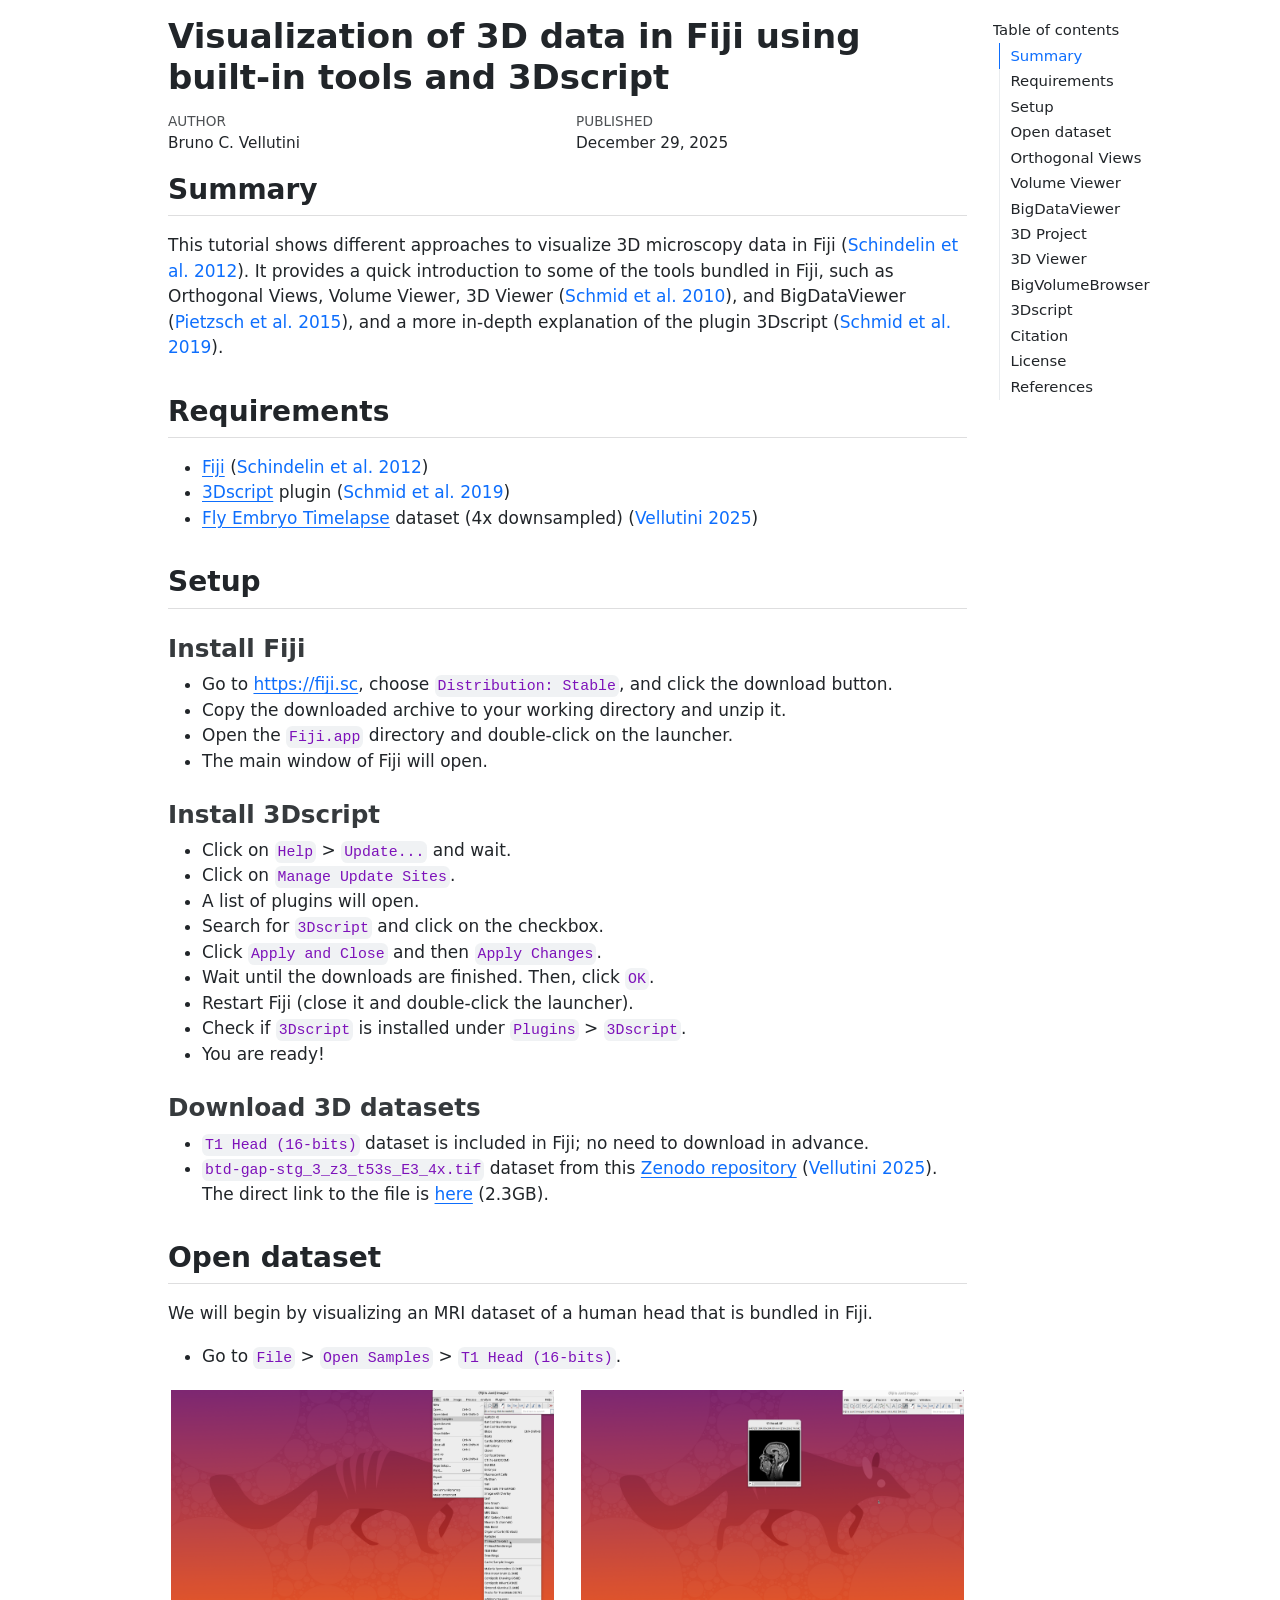
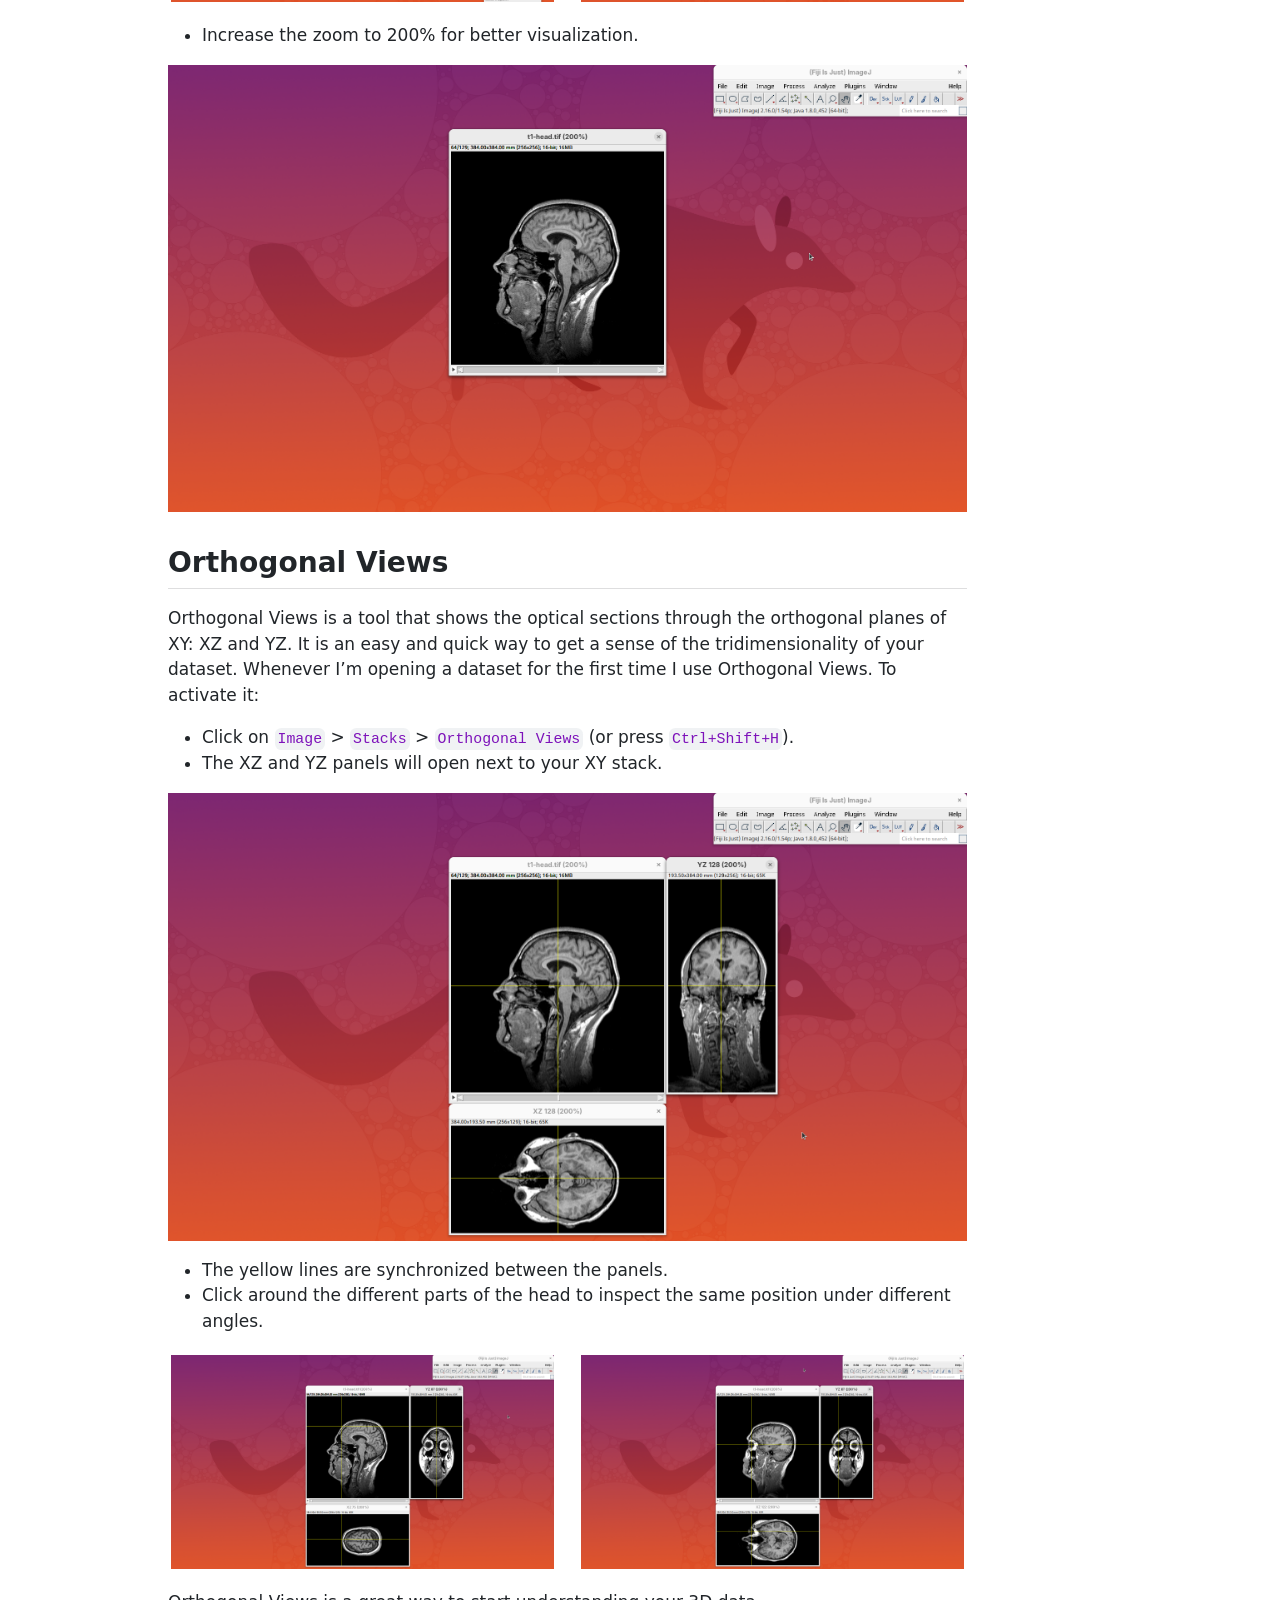
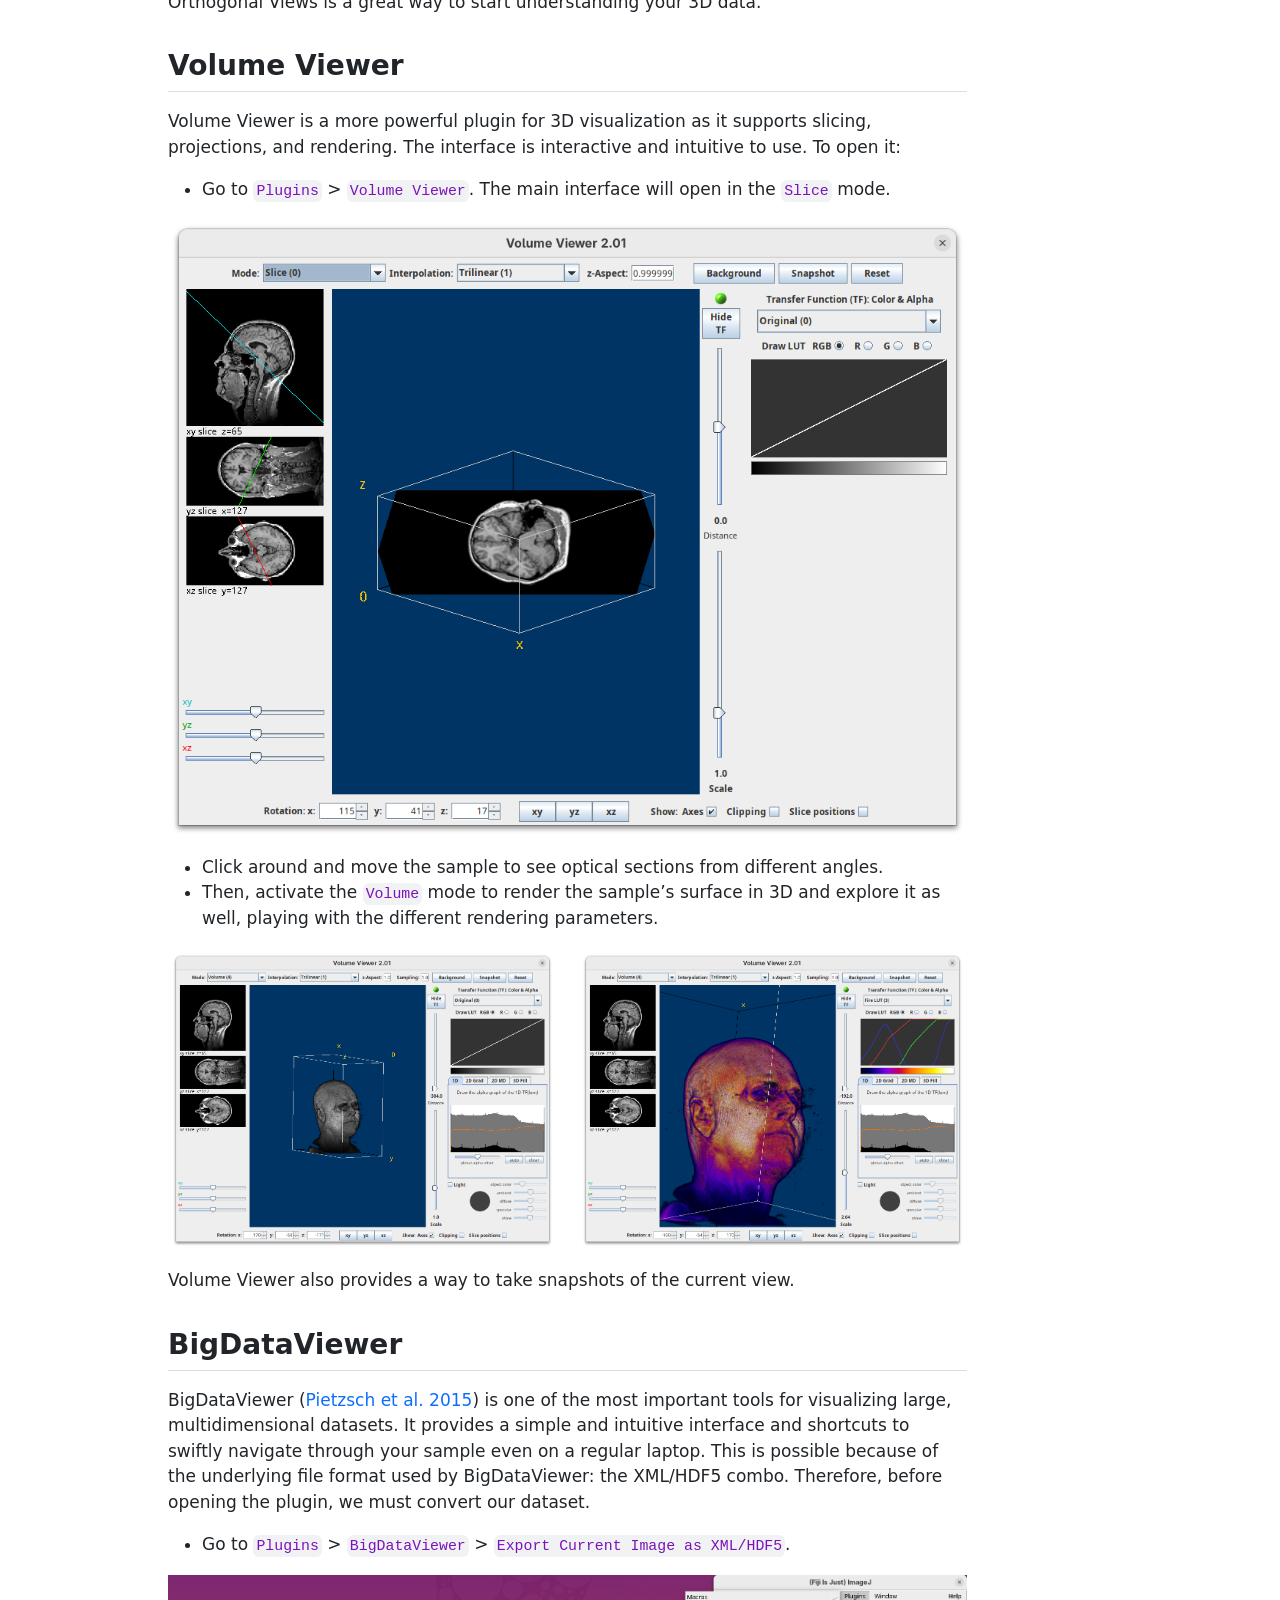
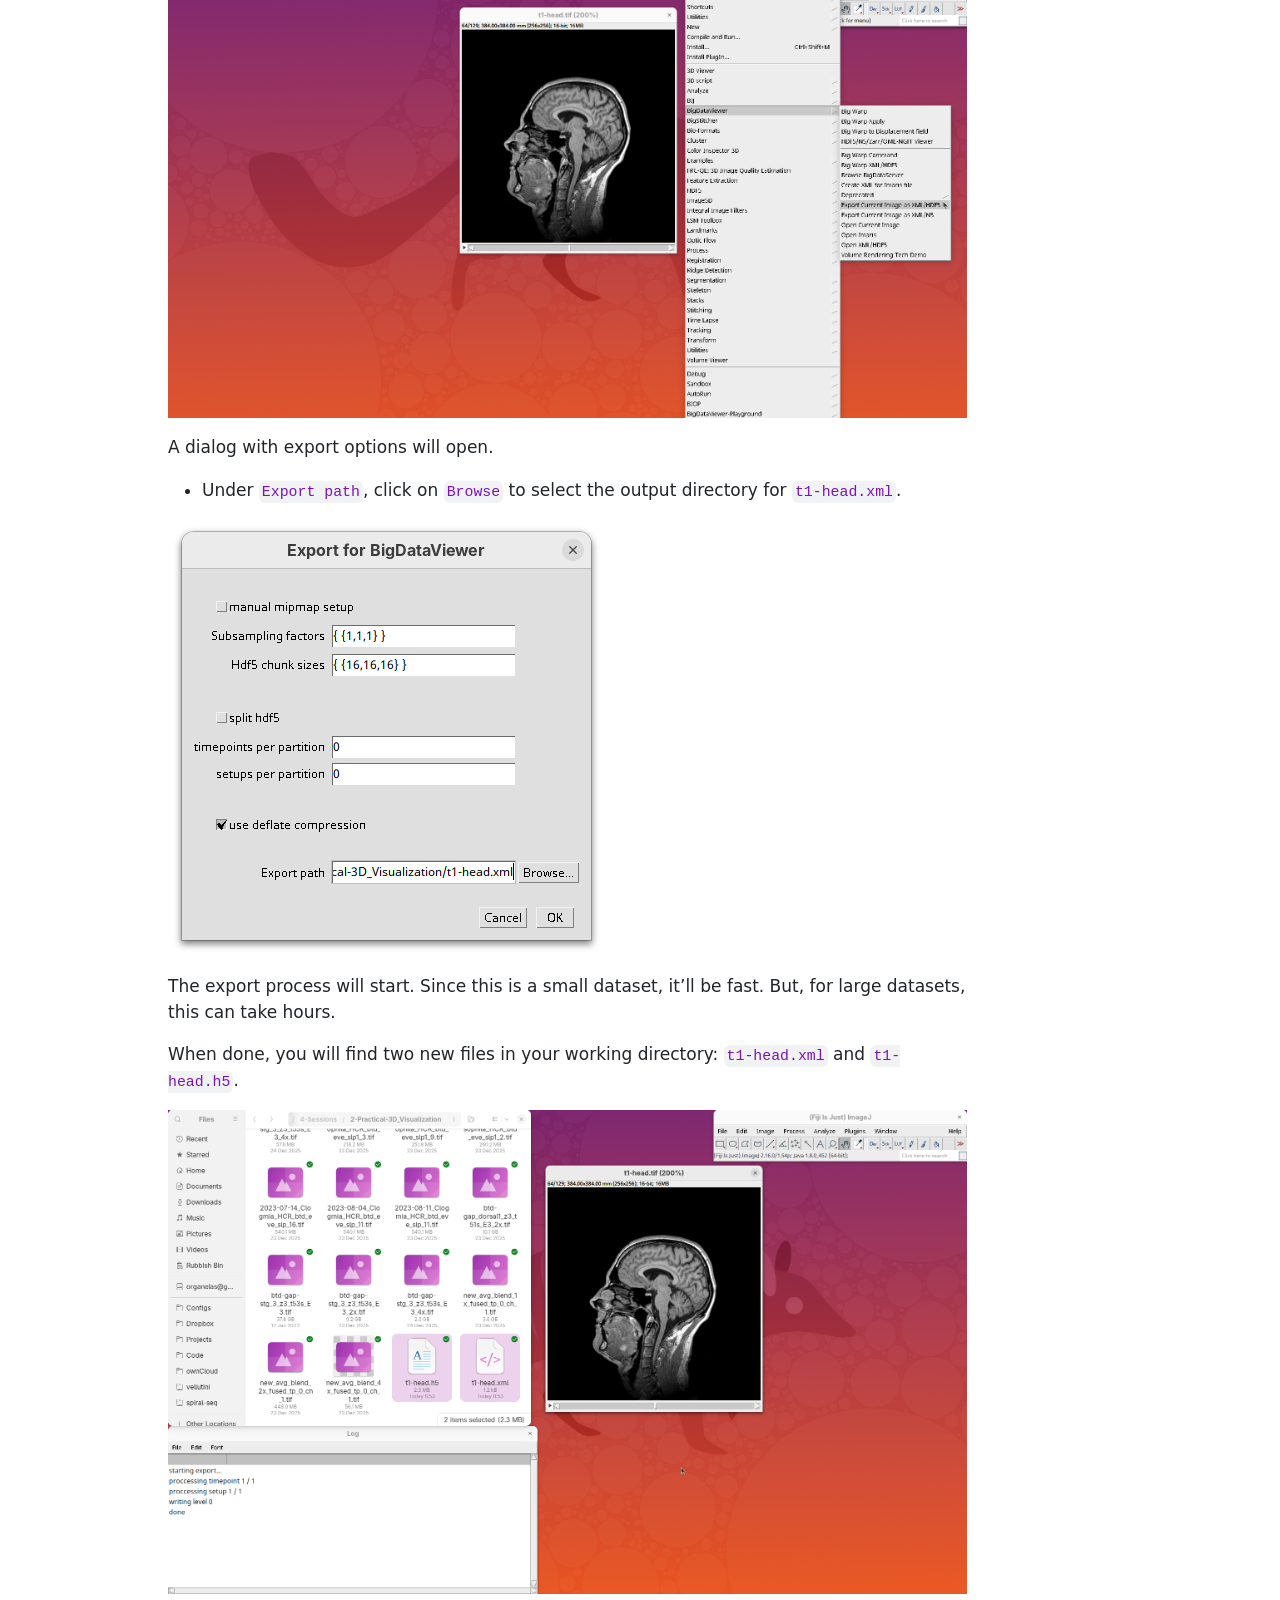
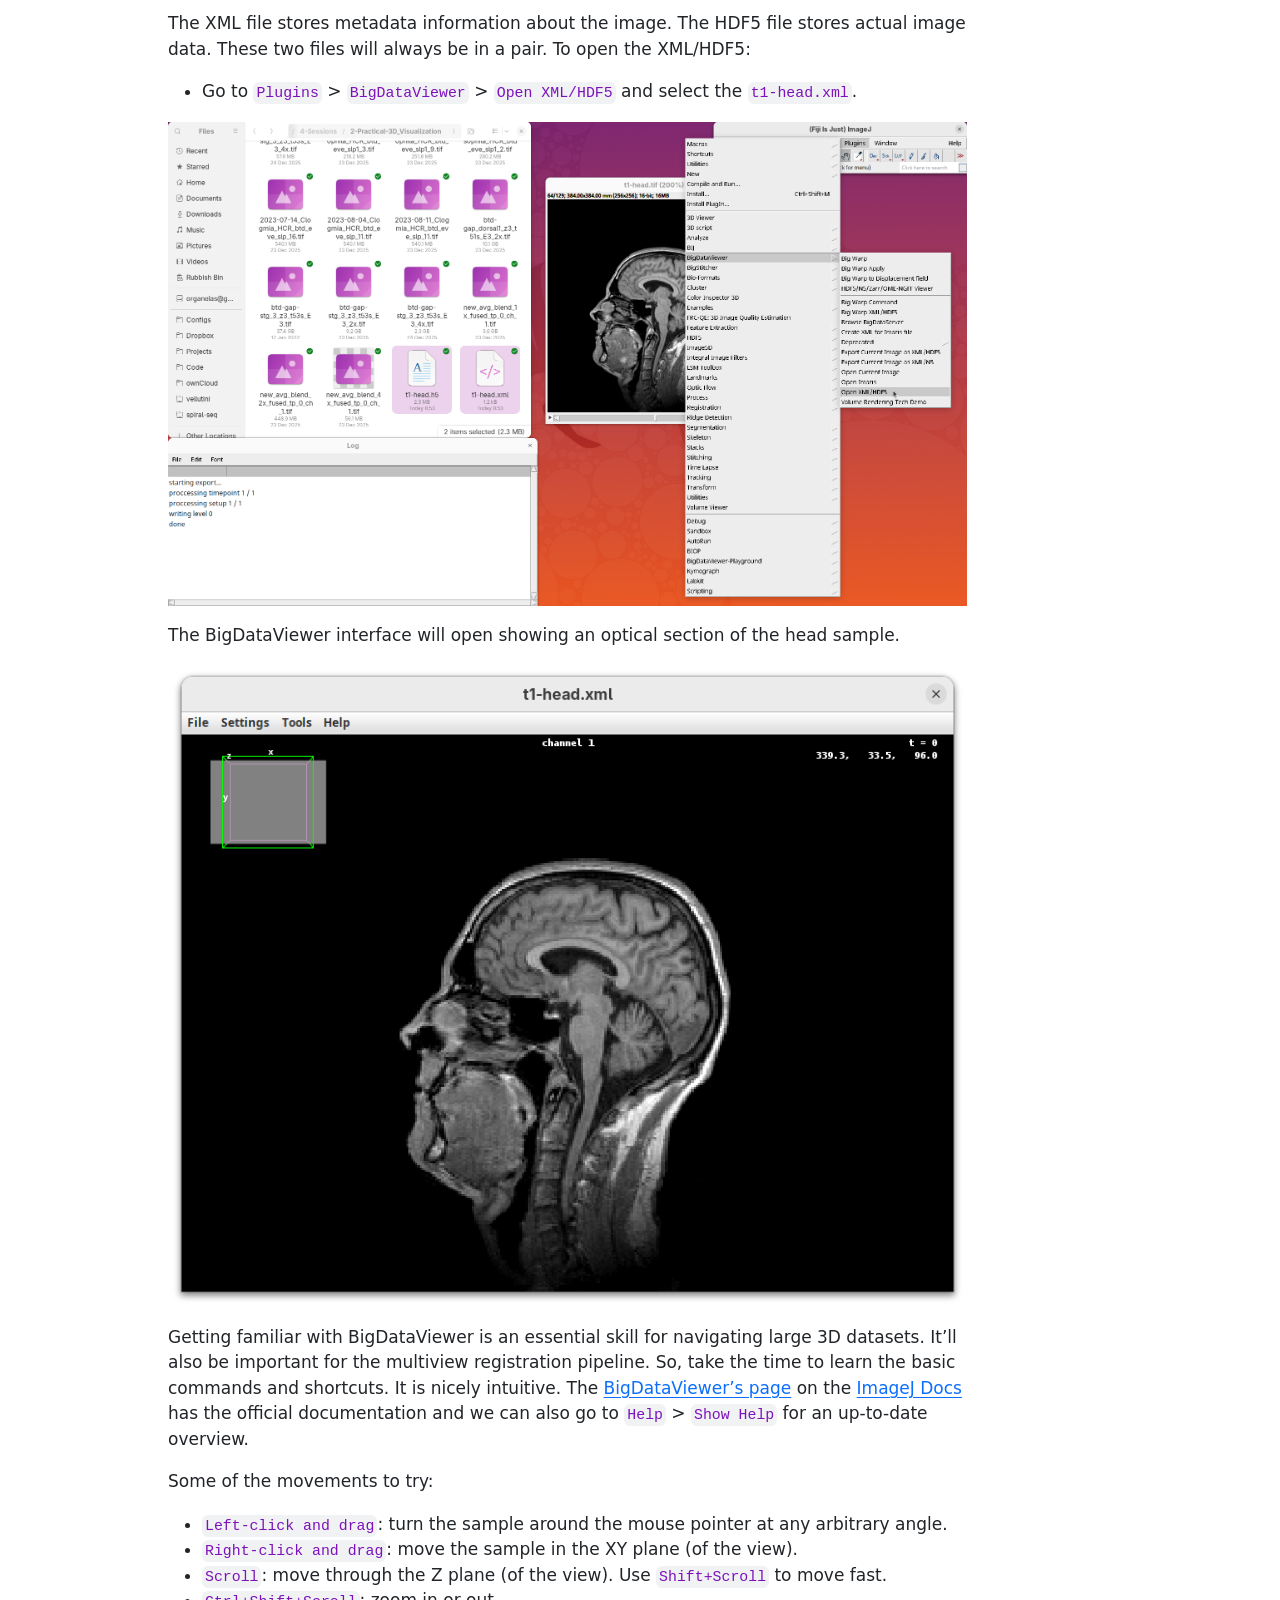
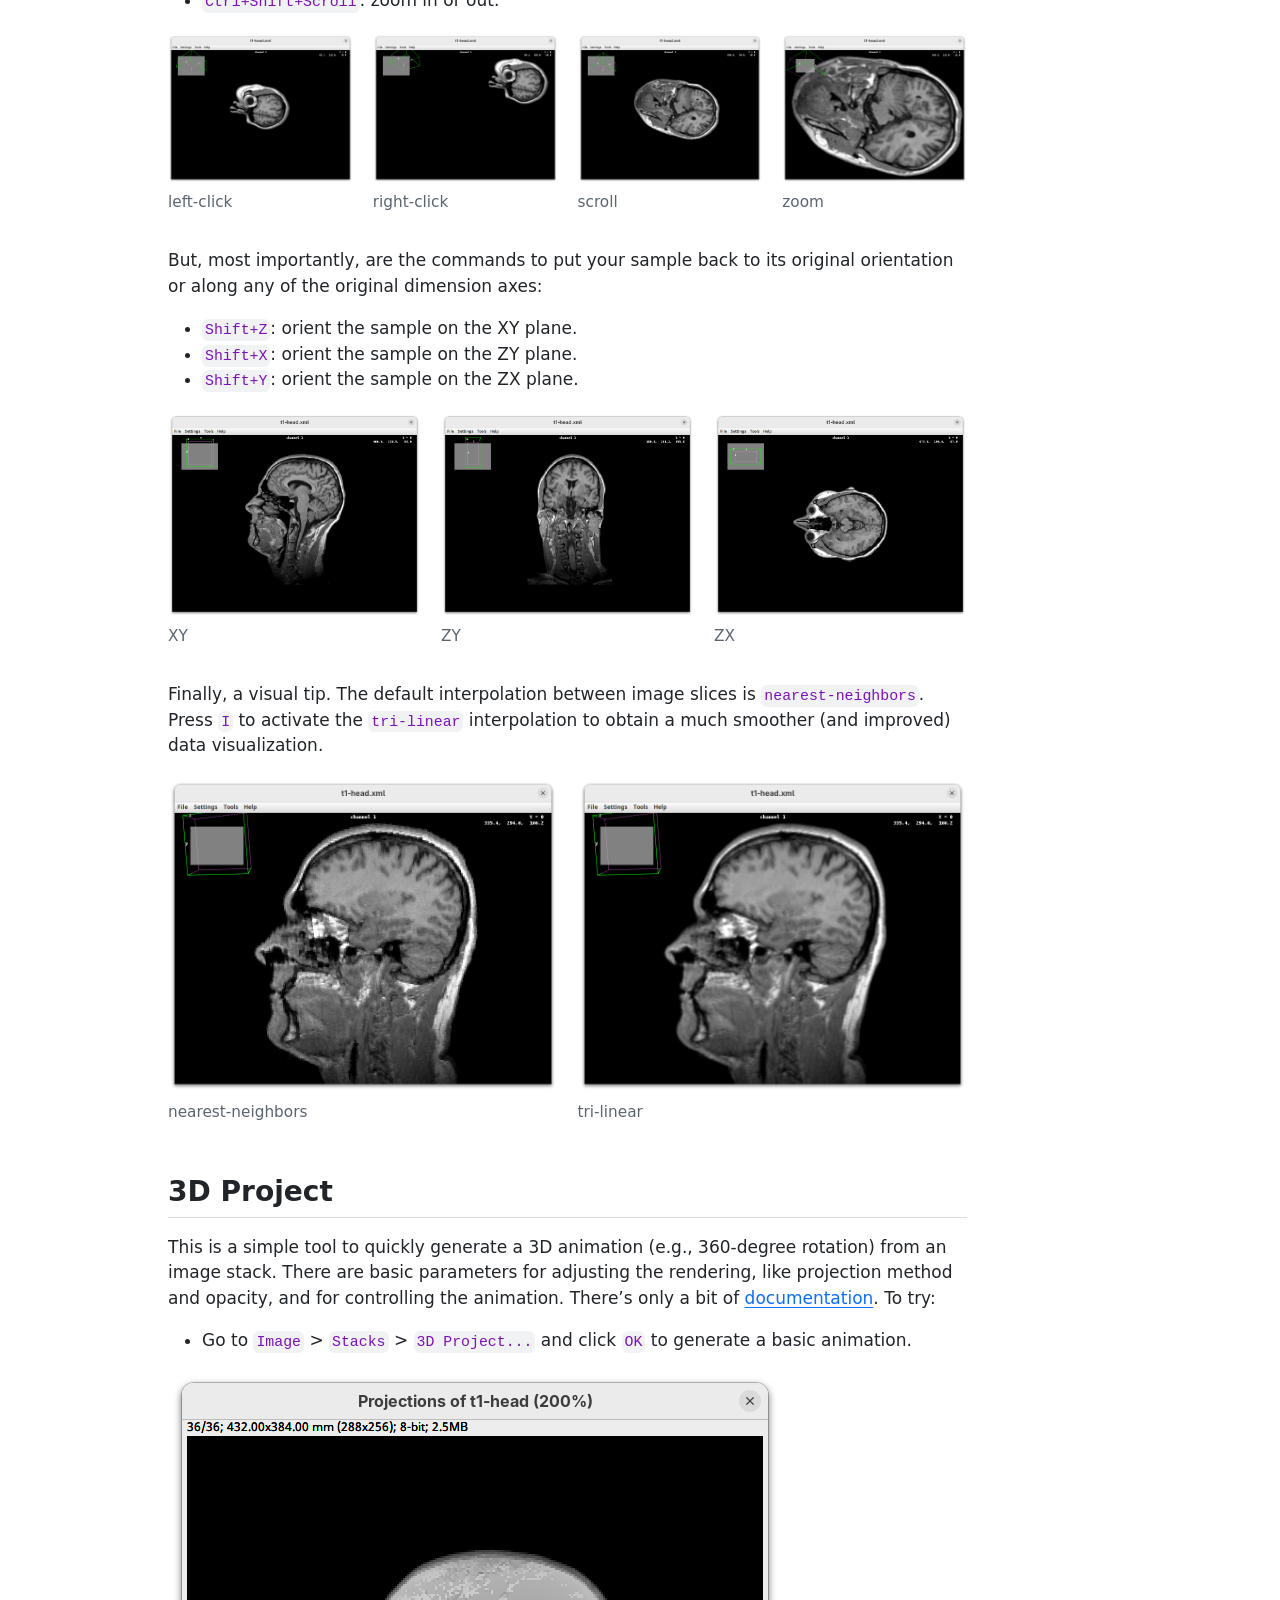
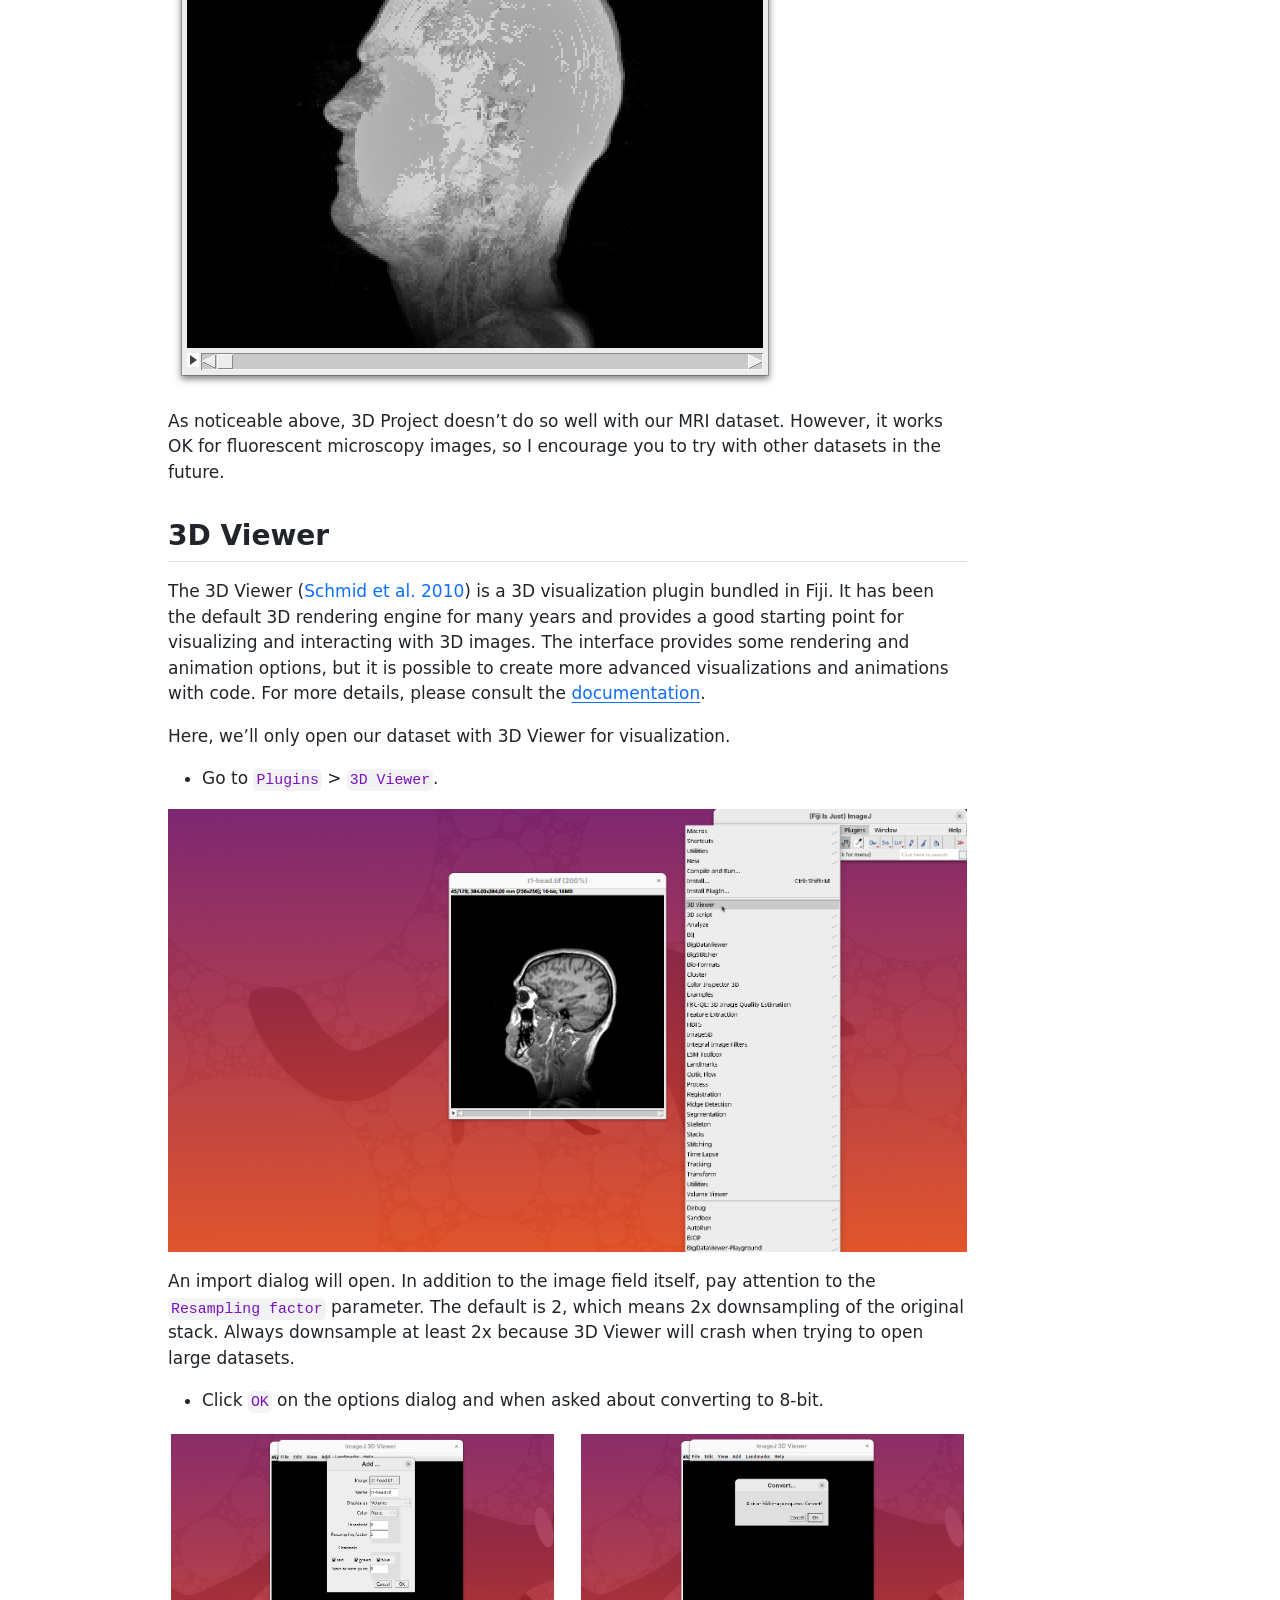
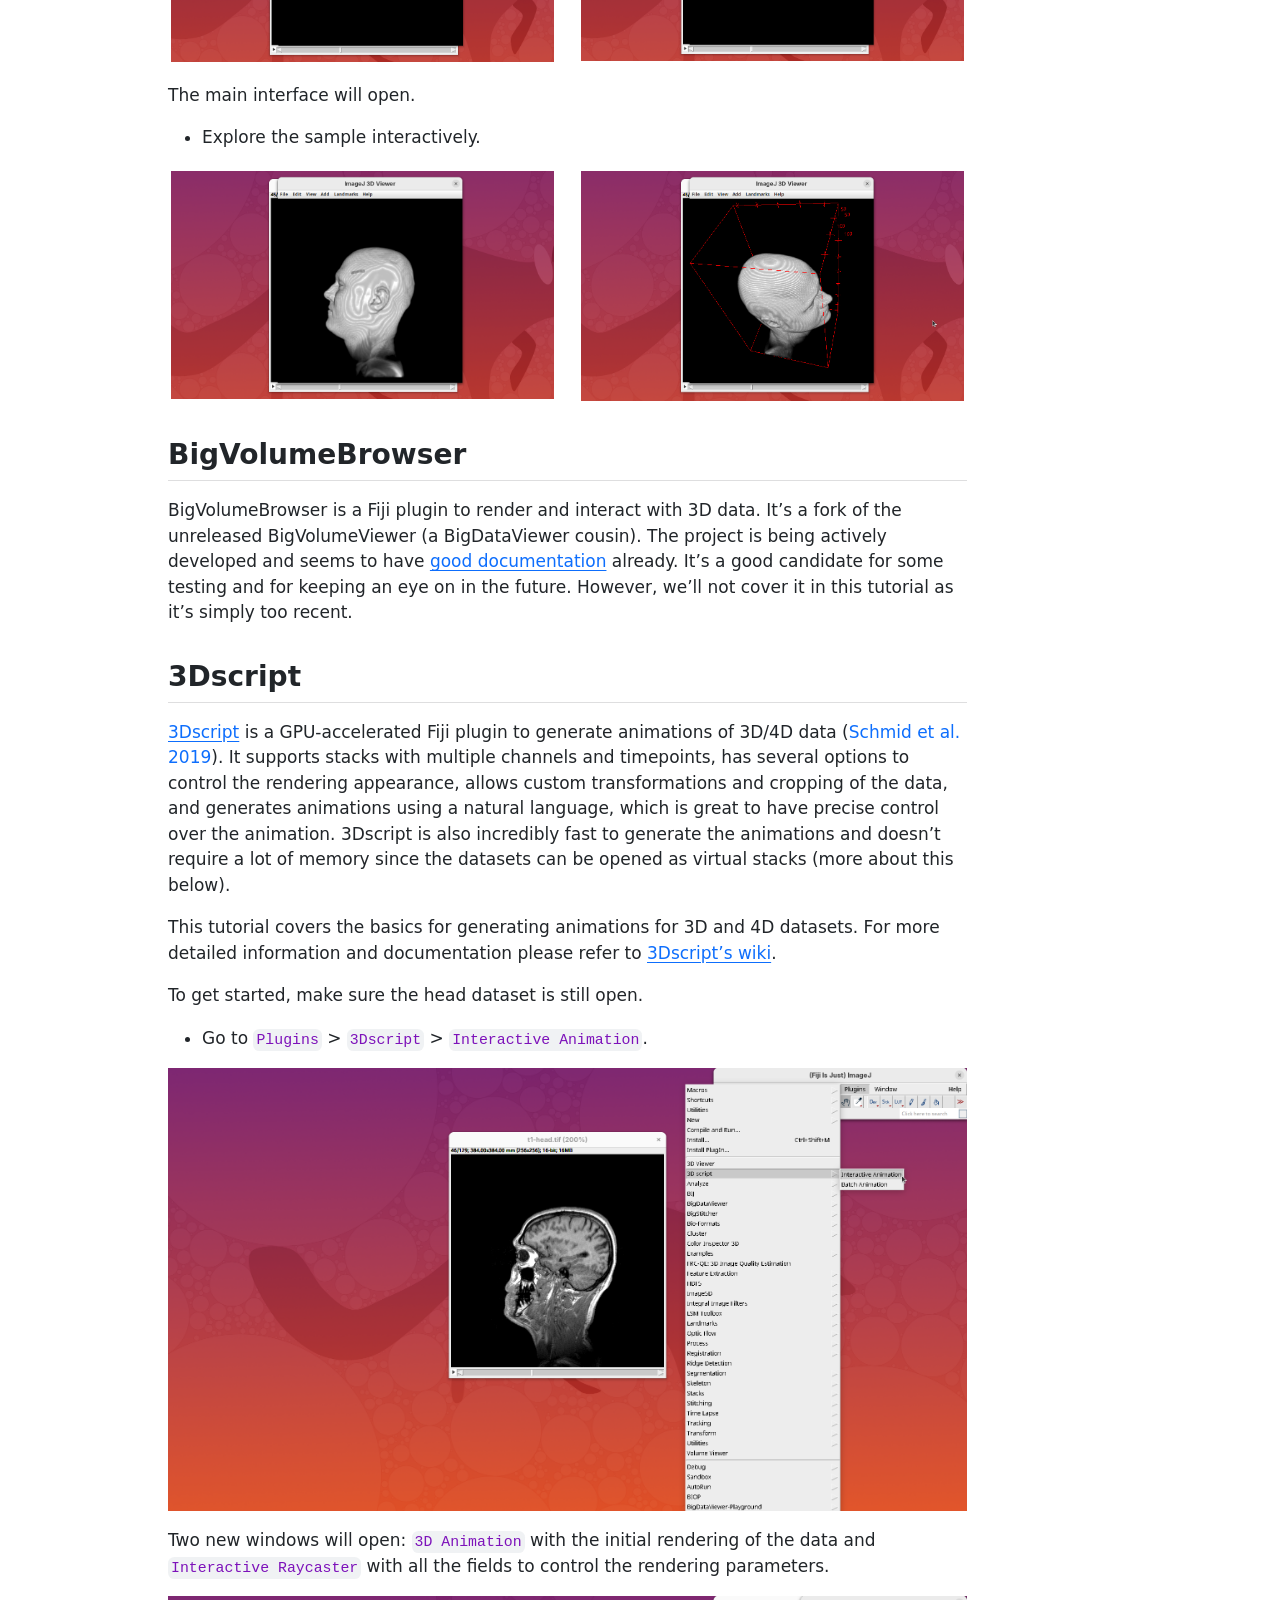
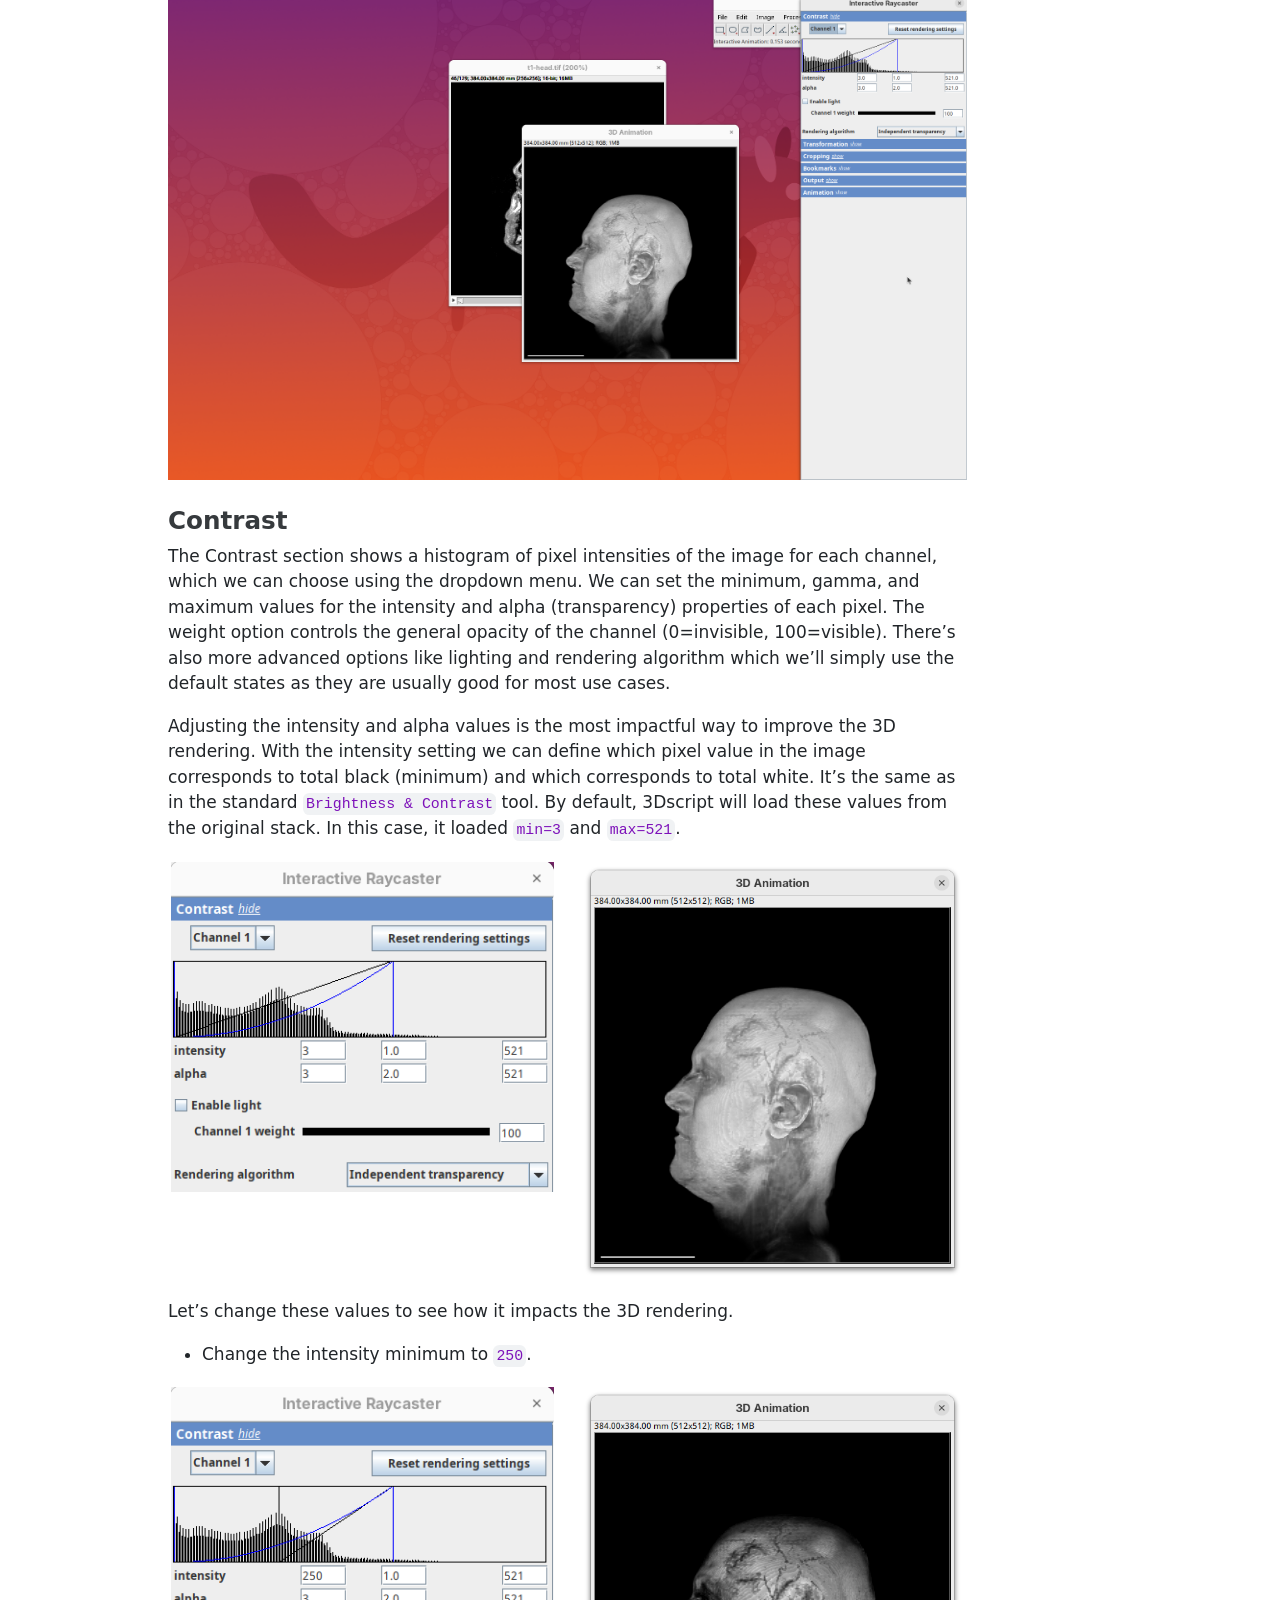
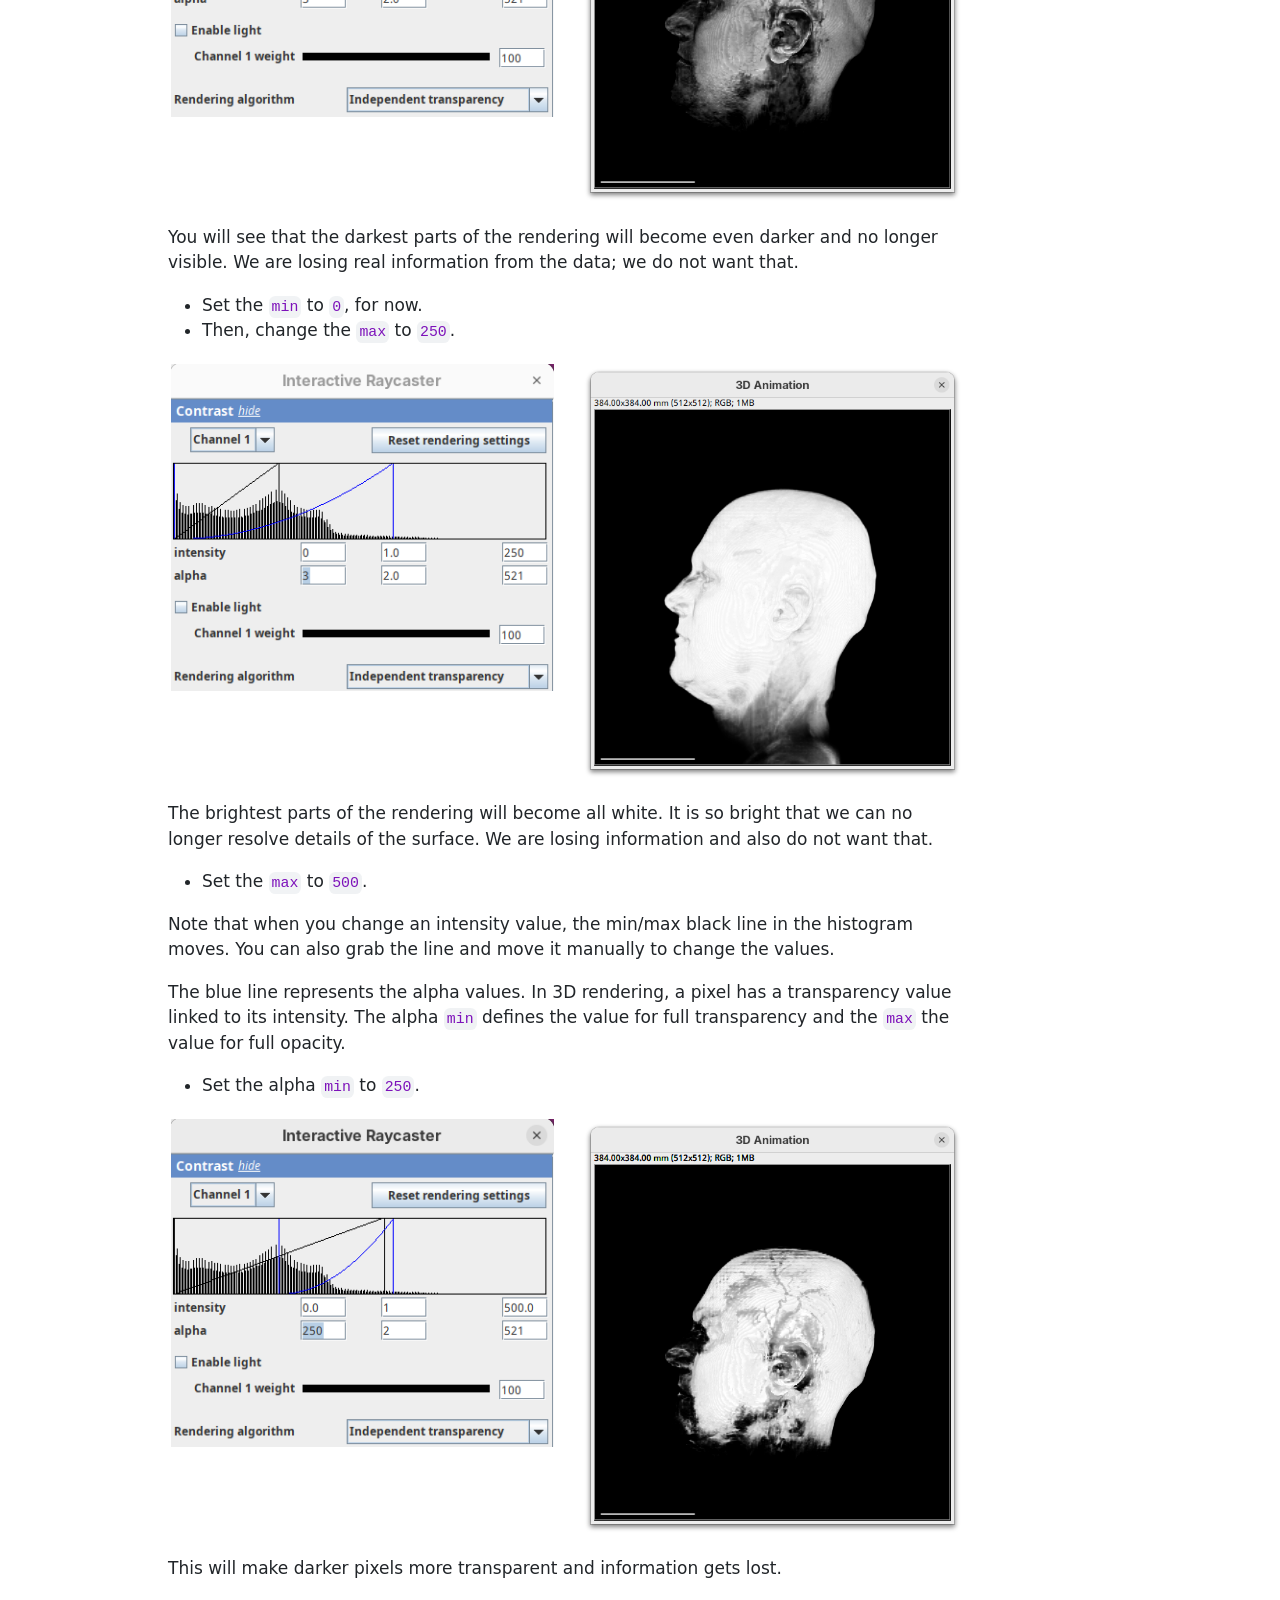
==== commit 83114e6d: "Update the title in all instances" ====
--- a/3d-tutorial.html
+++ b/3d-tutorial.html
@@ -9,7 +9,7 @@
 <meta name="author" content="Bruno C. Vellutini">
 <meta name="dcterms.date" content="2025-12-29">
 
-<title>Visualization of 3D data in Fiji</title>
+<title>Visualization of 3D data in Fiji using built-in tools and 3Dscript</title>
 <style>
 code{white-space: pre-wrap;}
 span.smallcaps{font-variant: small-caps;}
@@ -162,7 +162,7 @@
 
 <header id="title-block-header" class="quarto-title-block default">
 <div class="quarto-title">
-<h1 class="title">Visualization of 3D data in Fiji</h1>
+<h1 class="title">Visualization of 3D data in Fiji using built-in tools and 3Dscript</h1>
 </div>
 
 
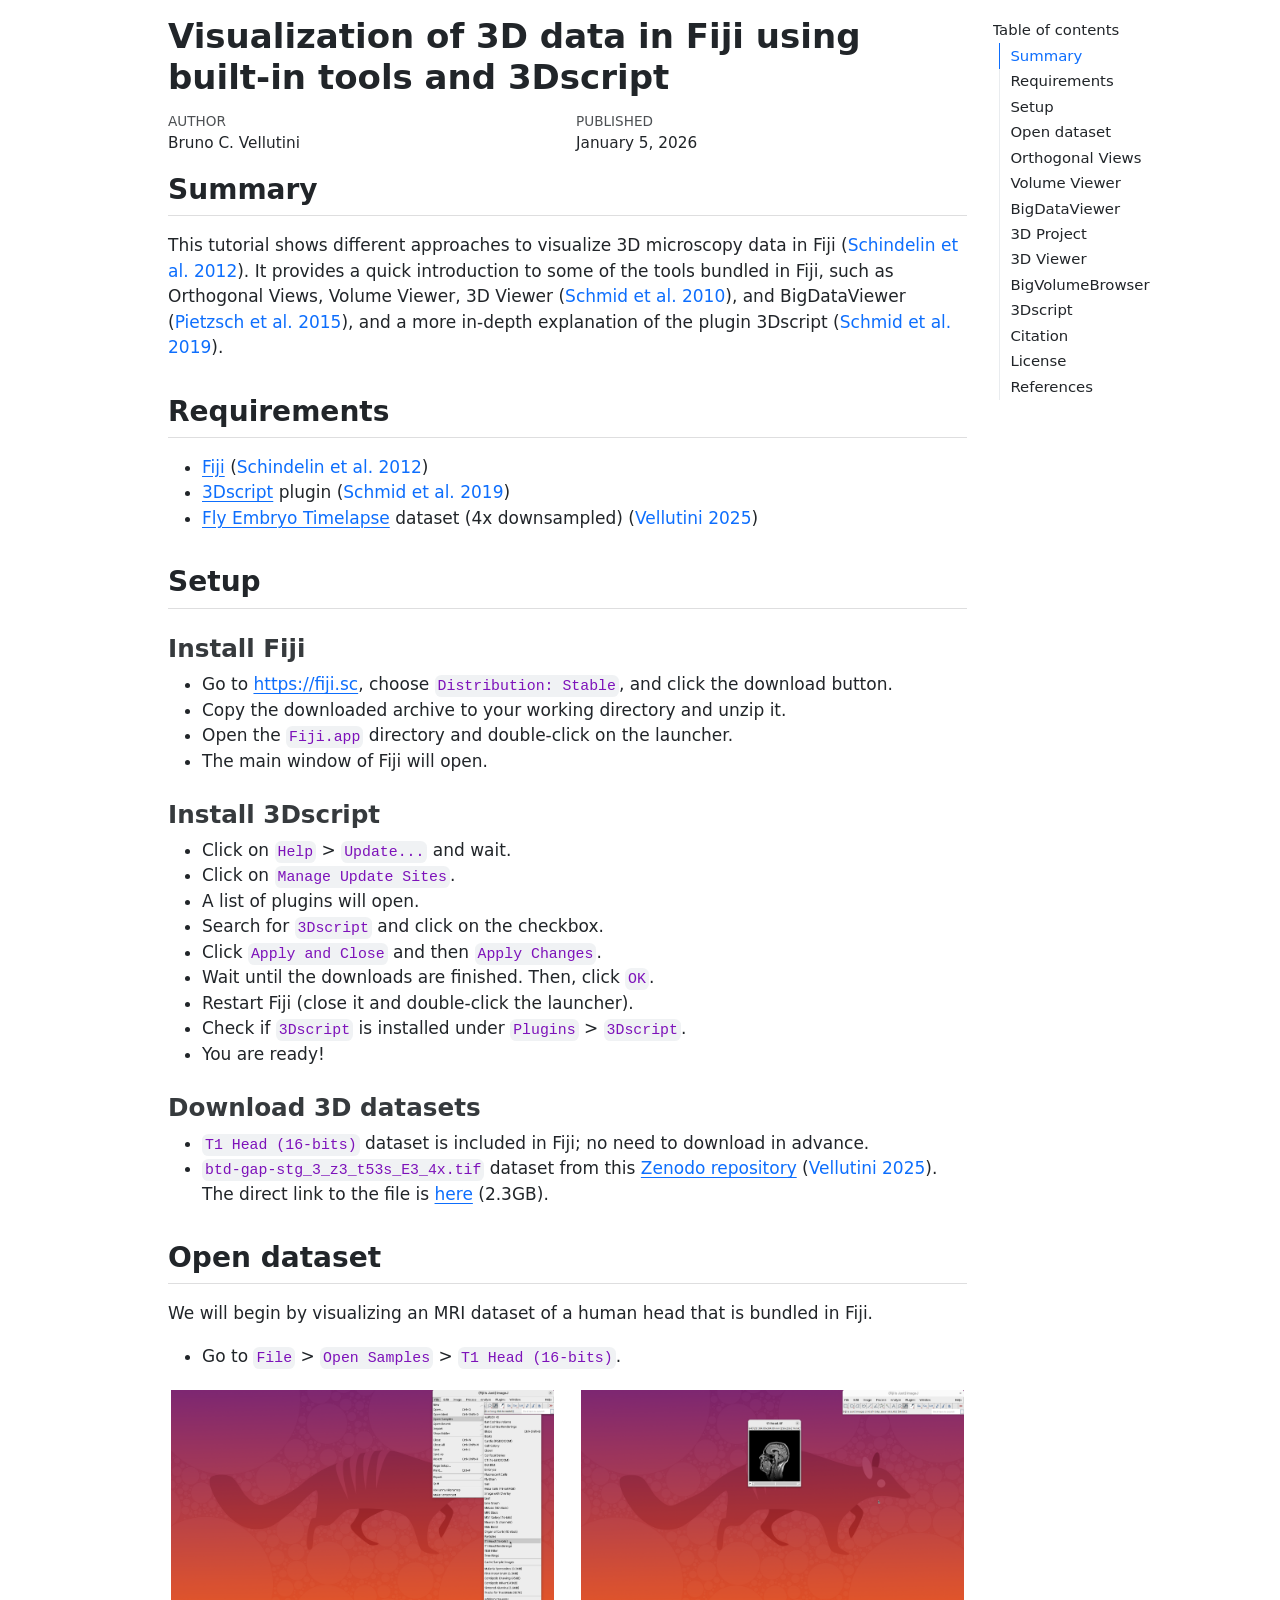
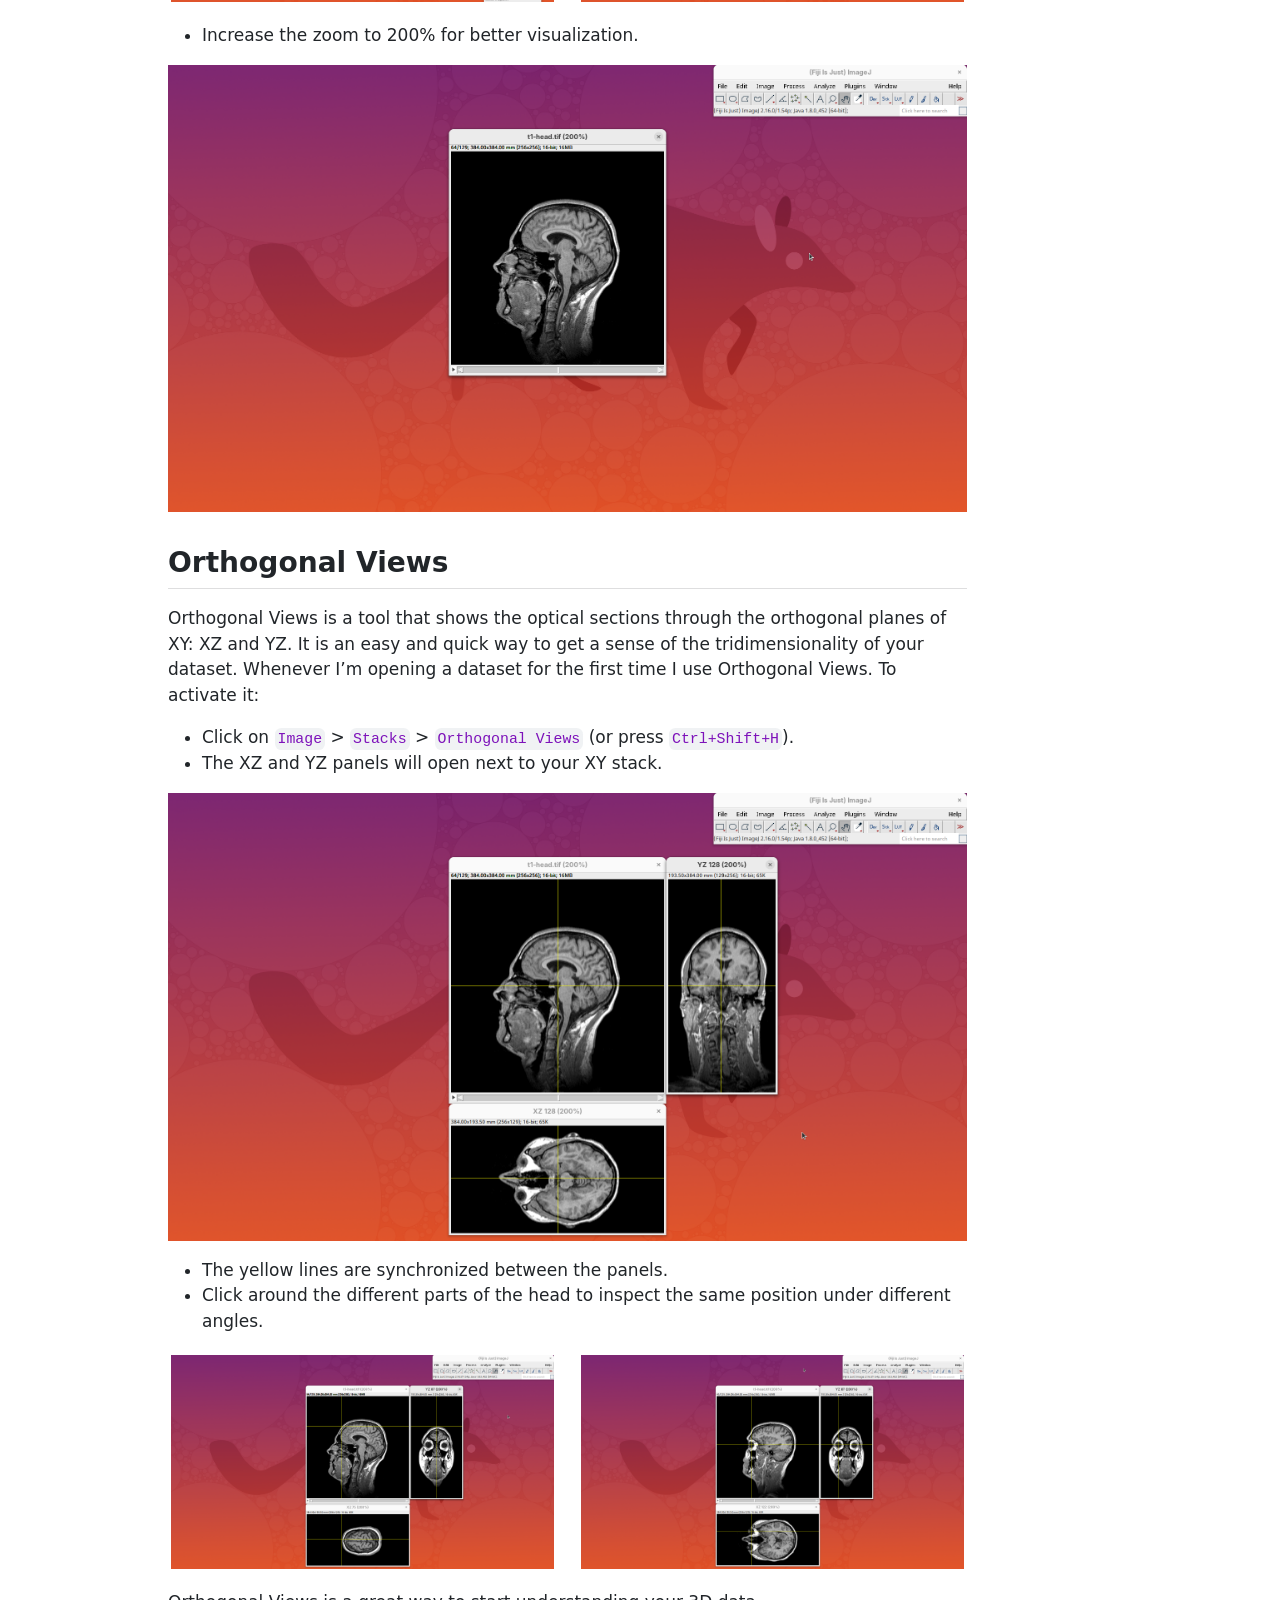
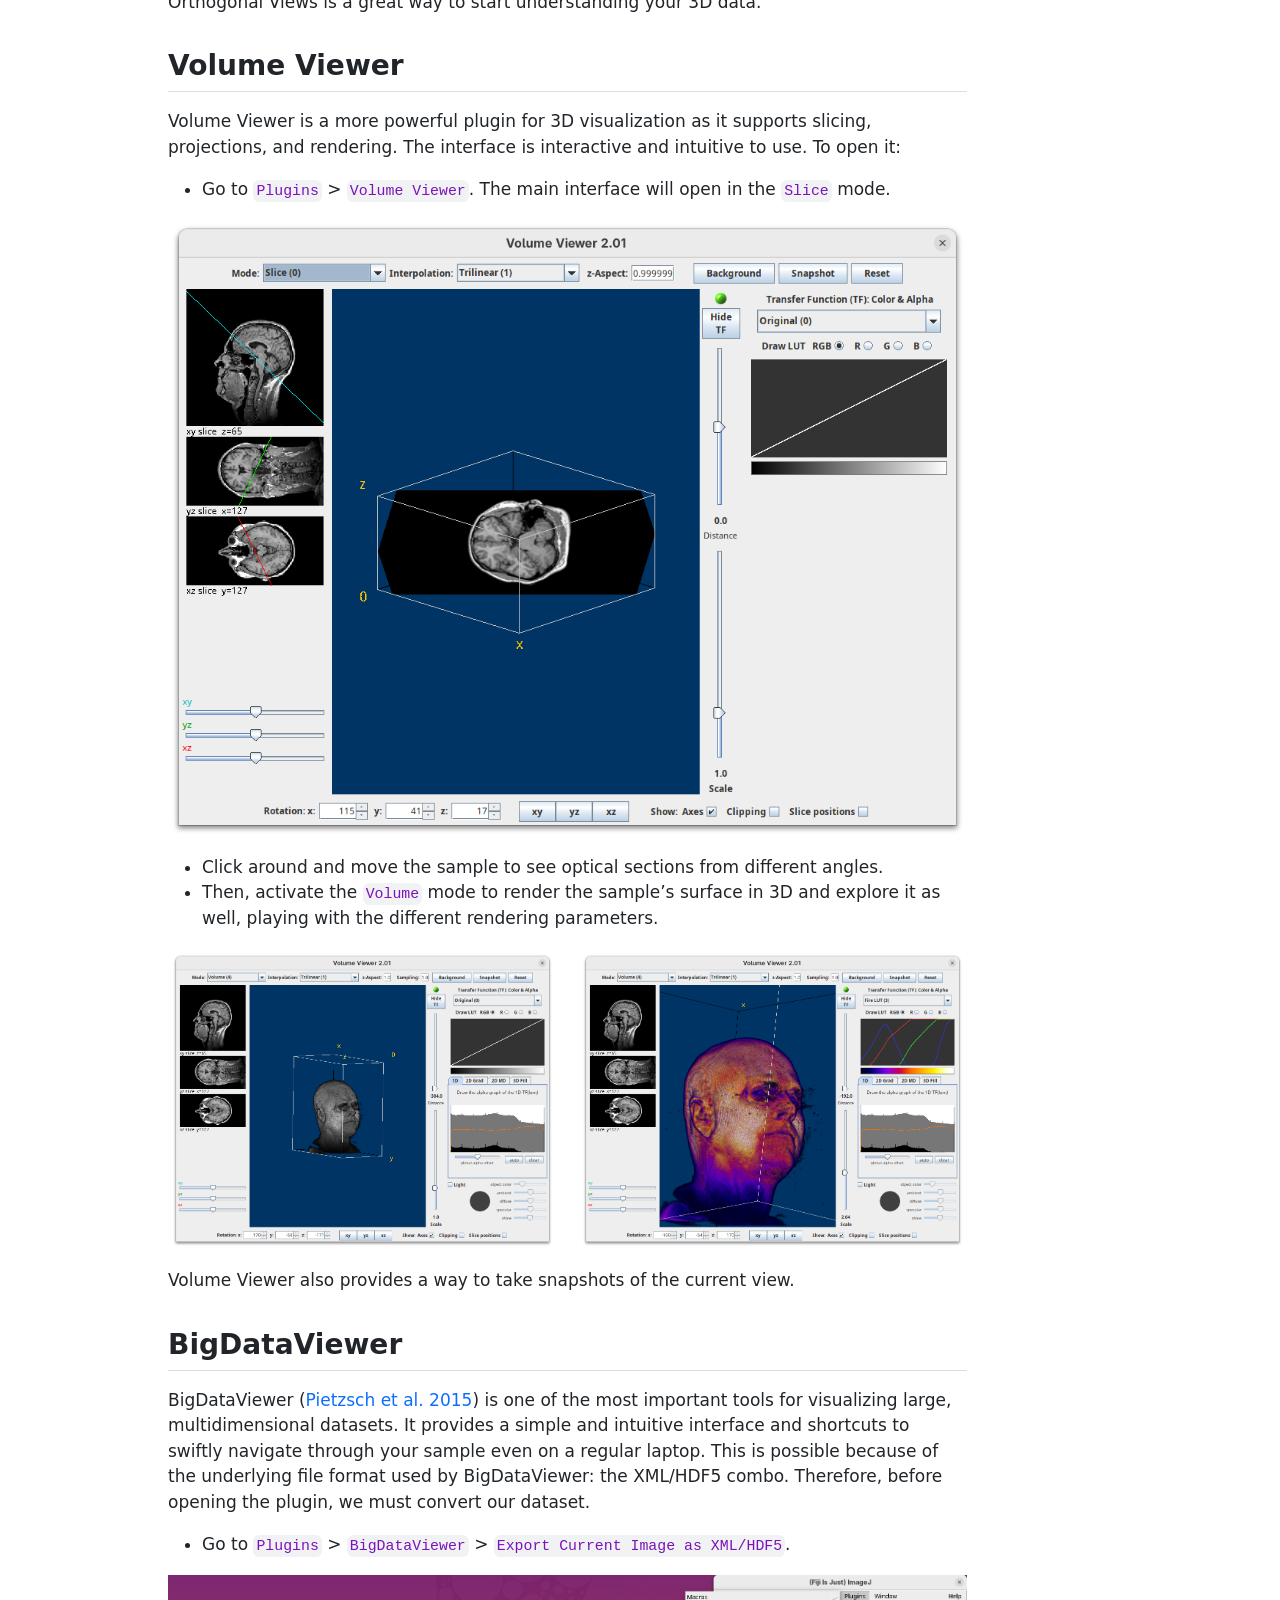
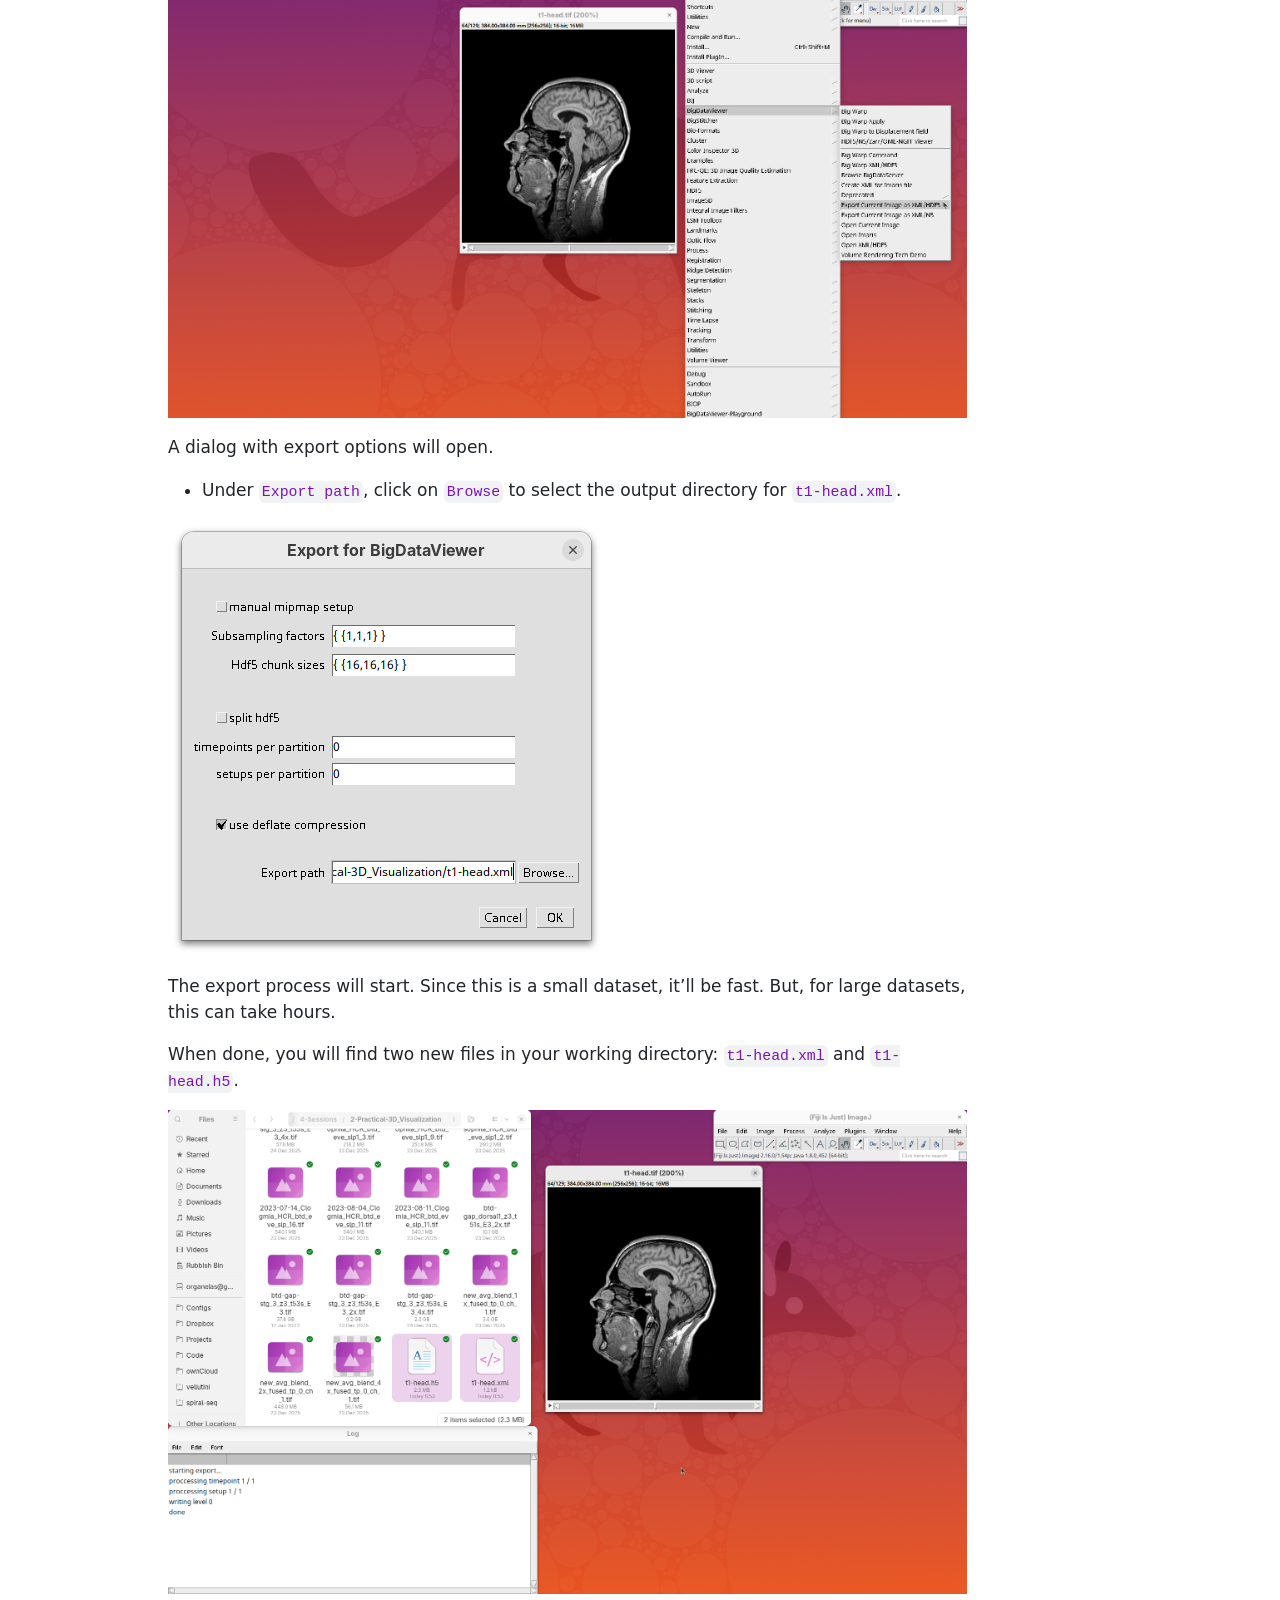
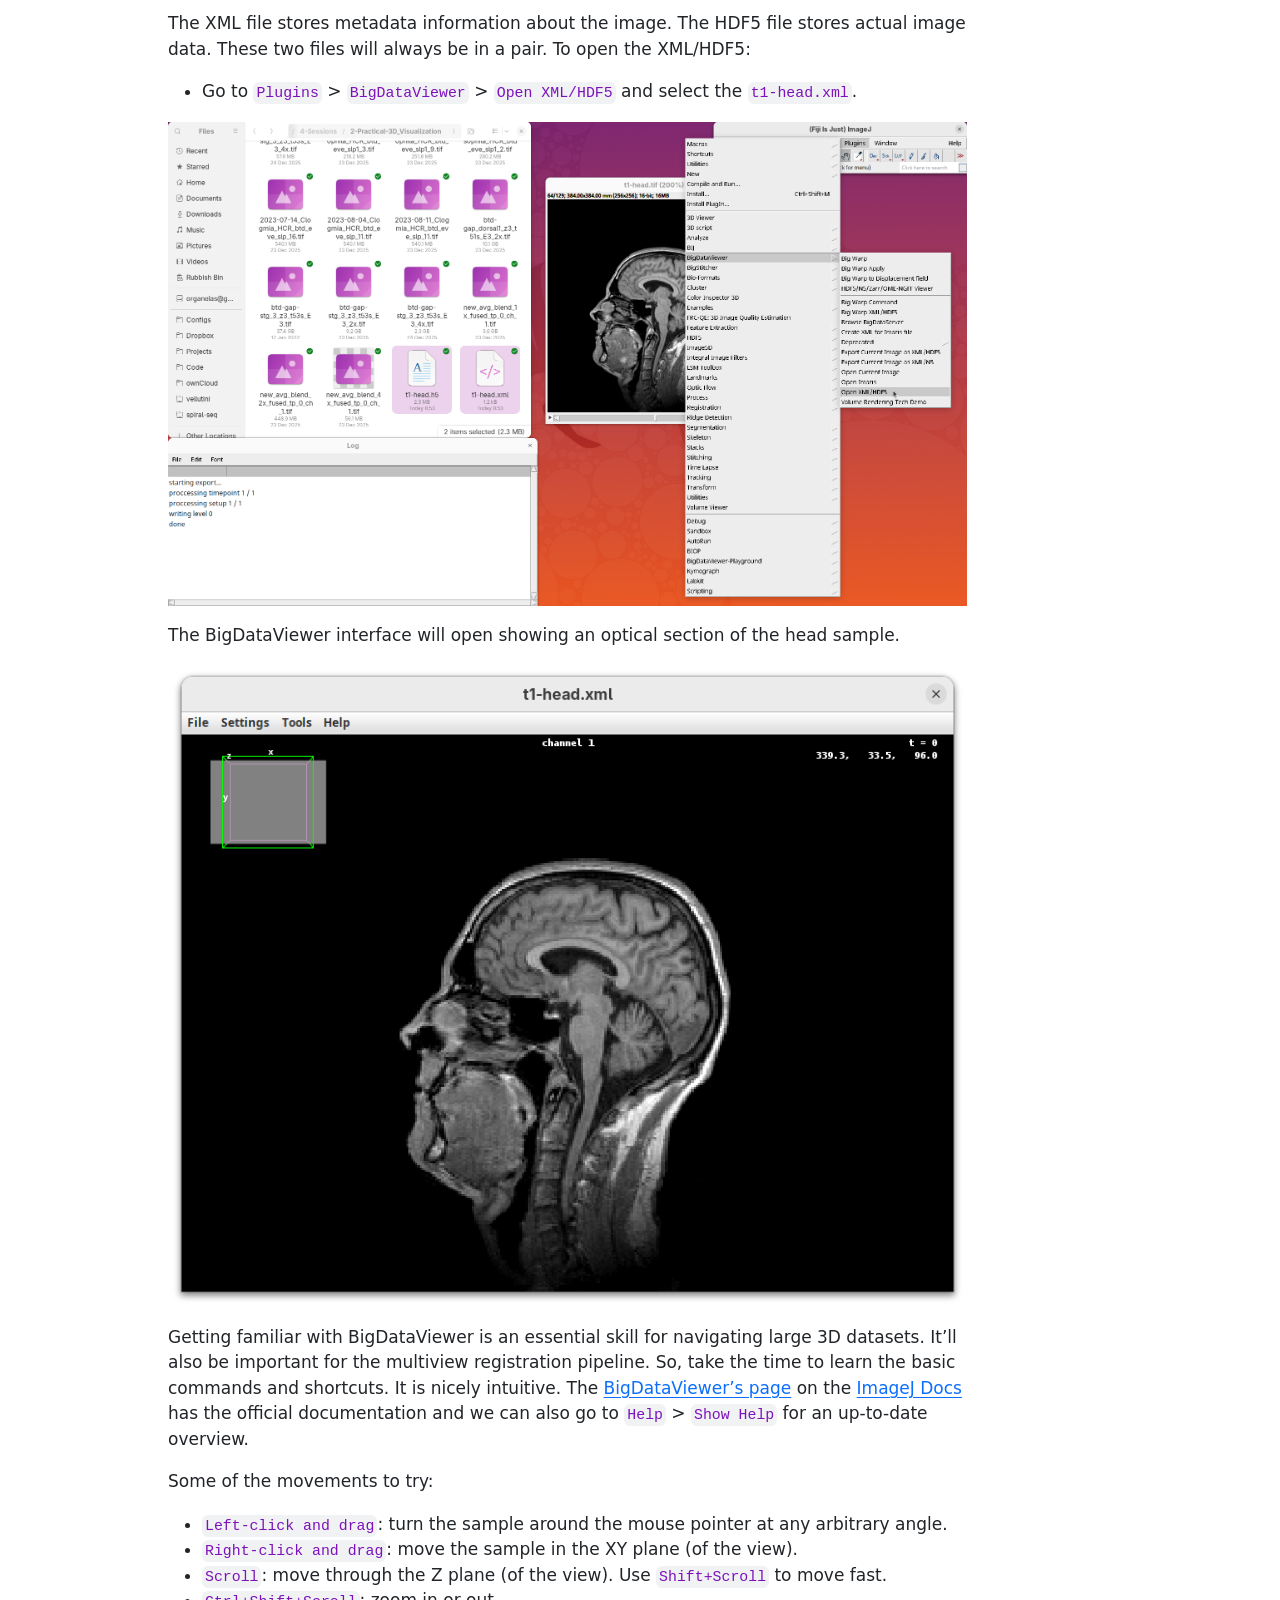
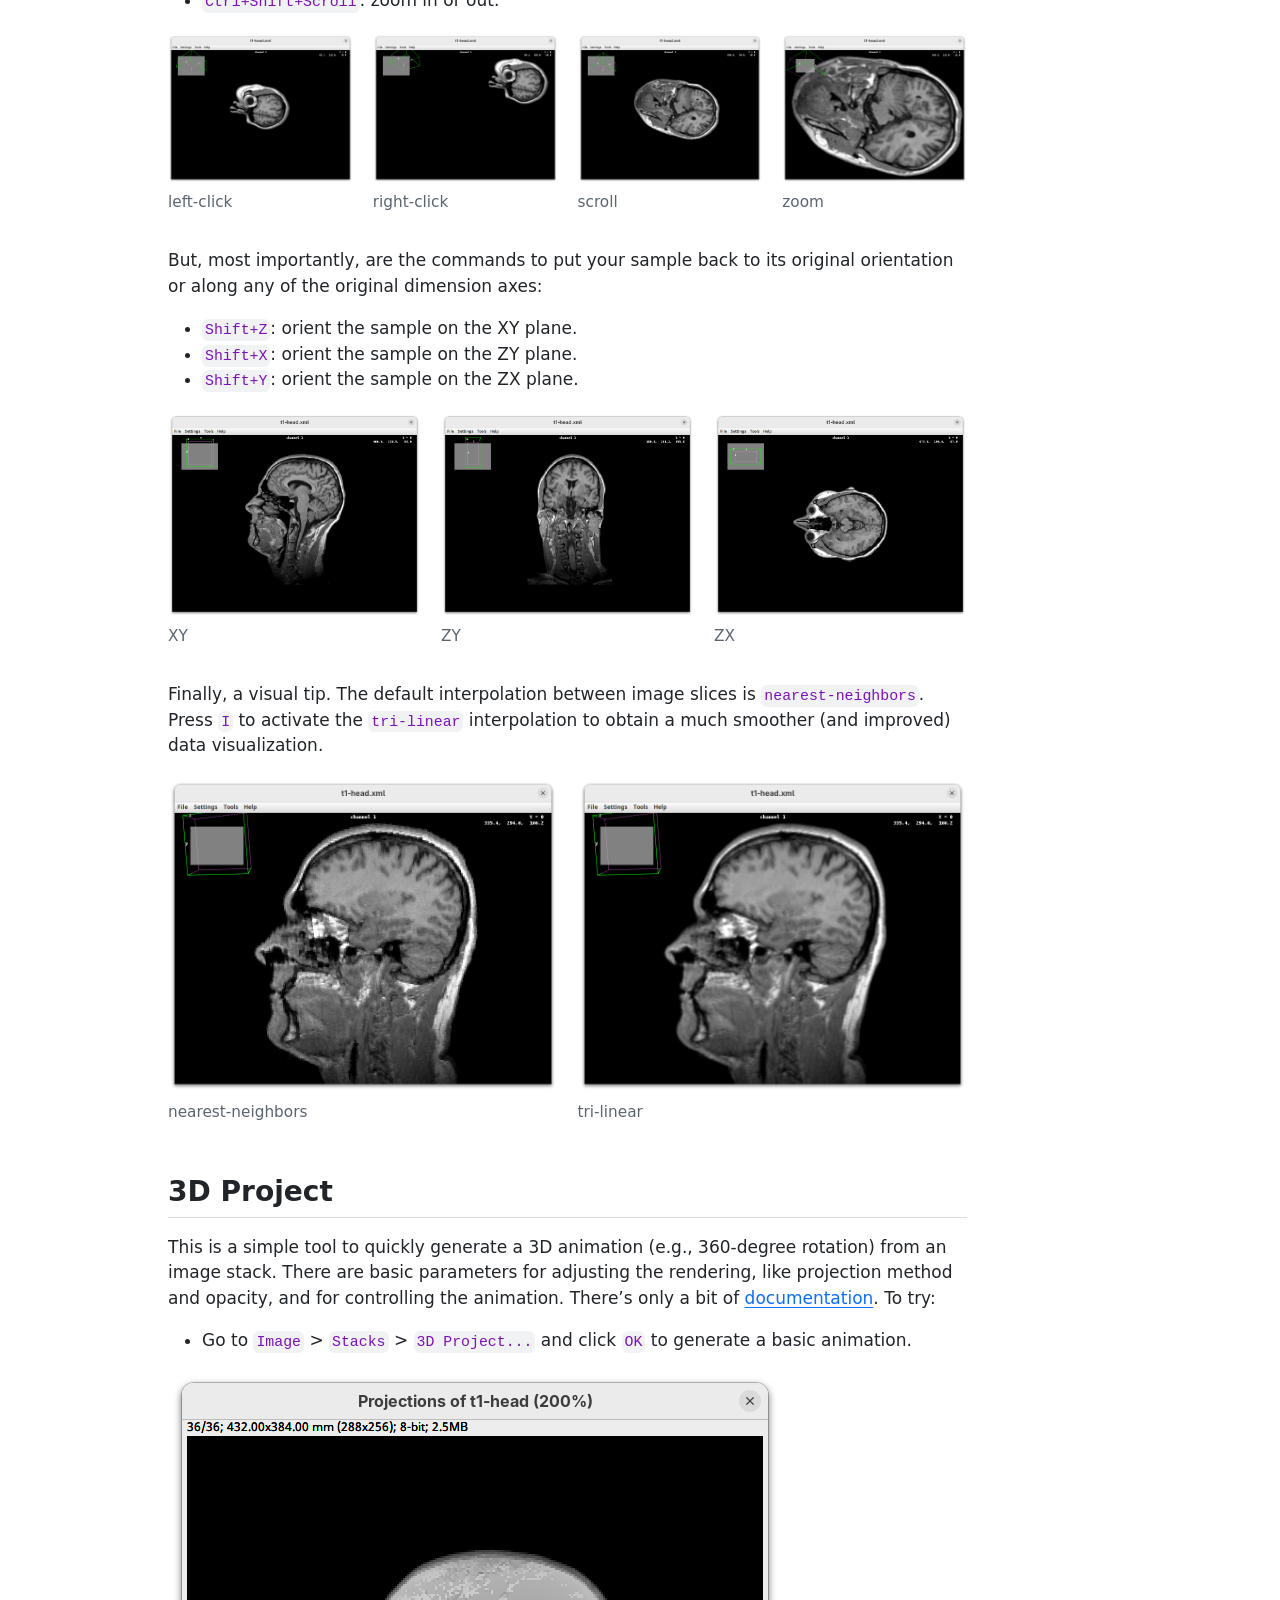
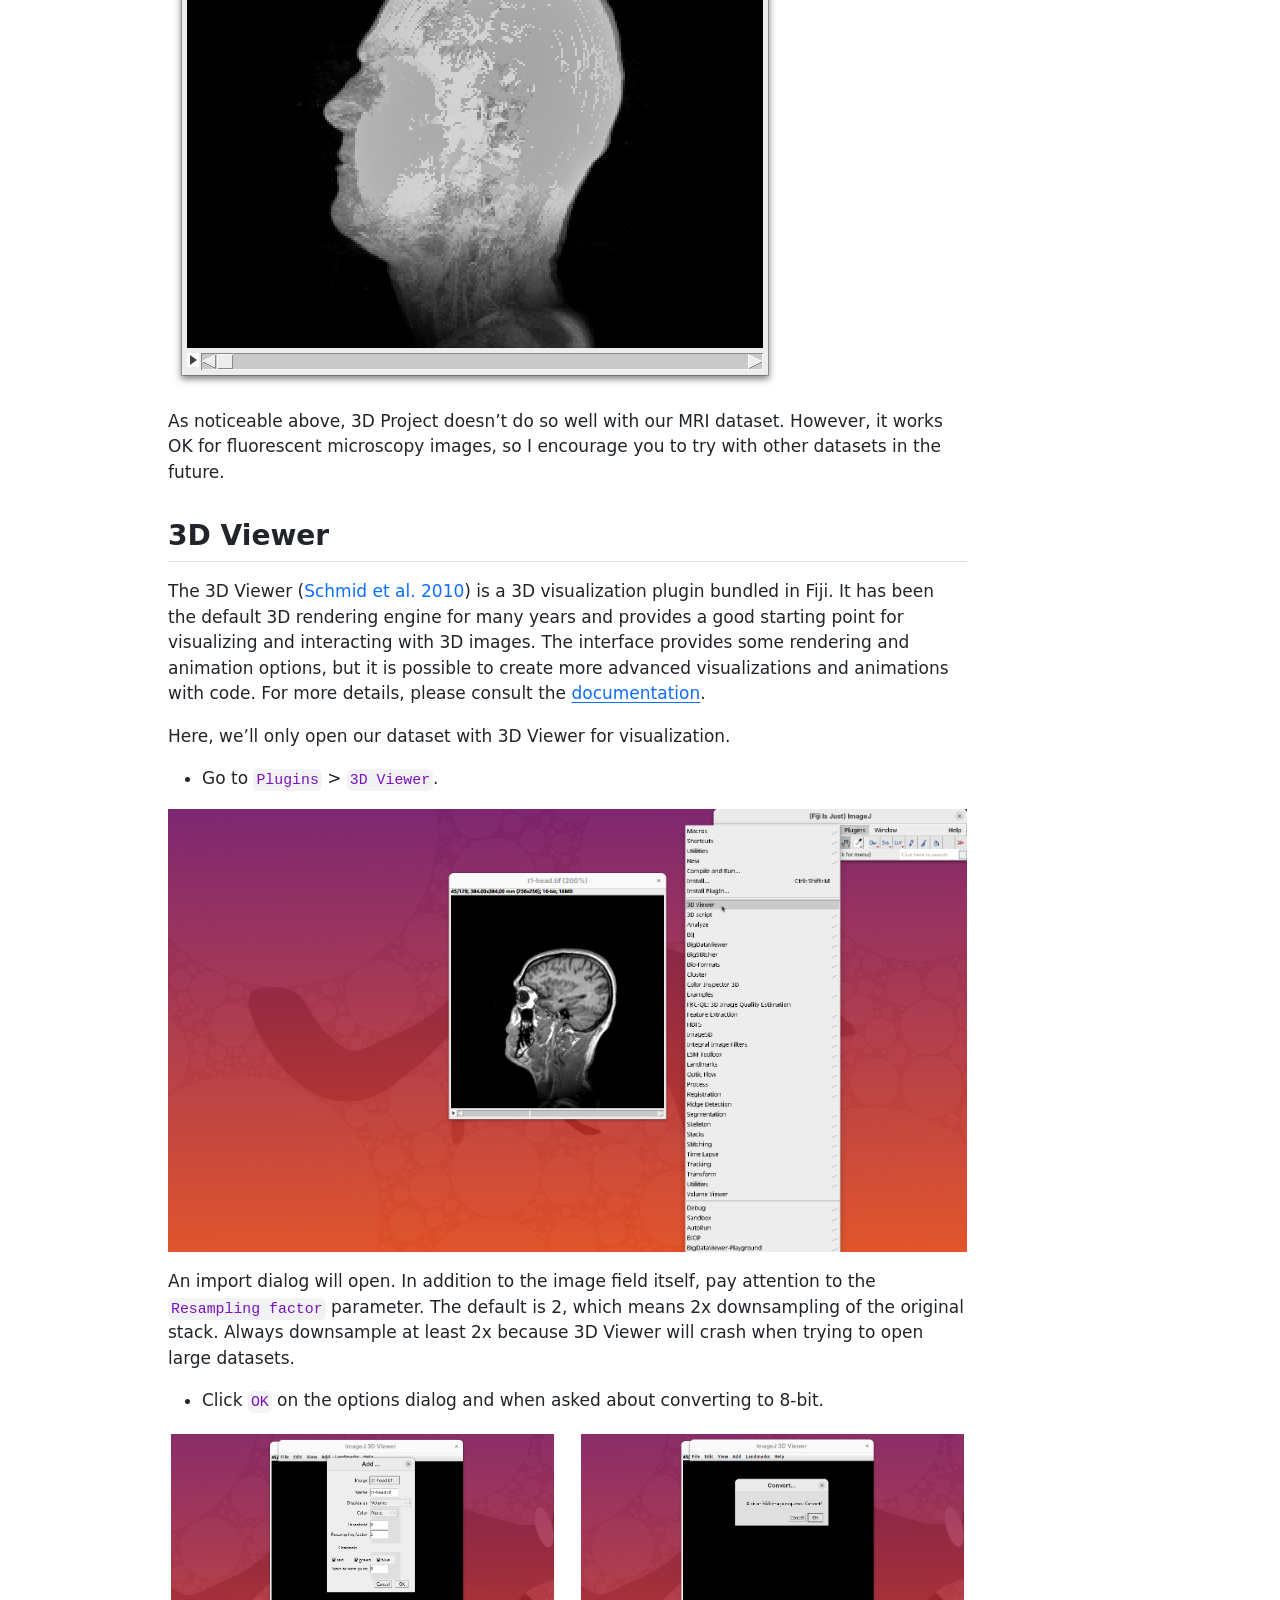
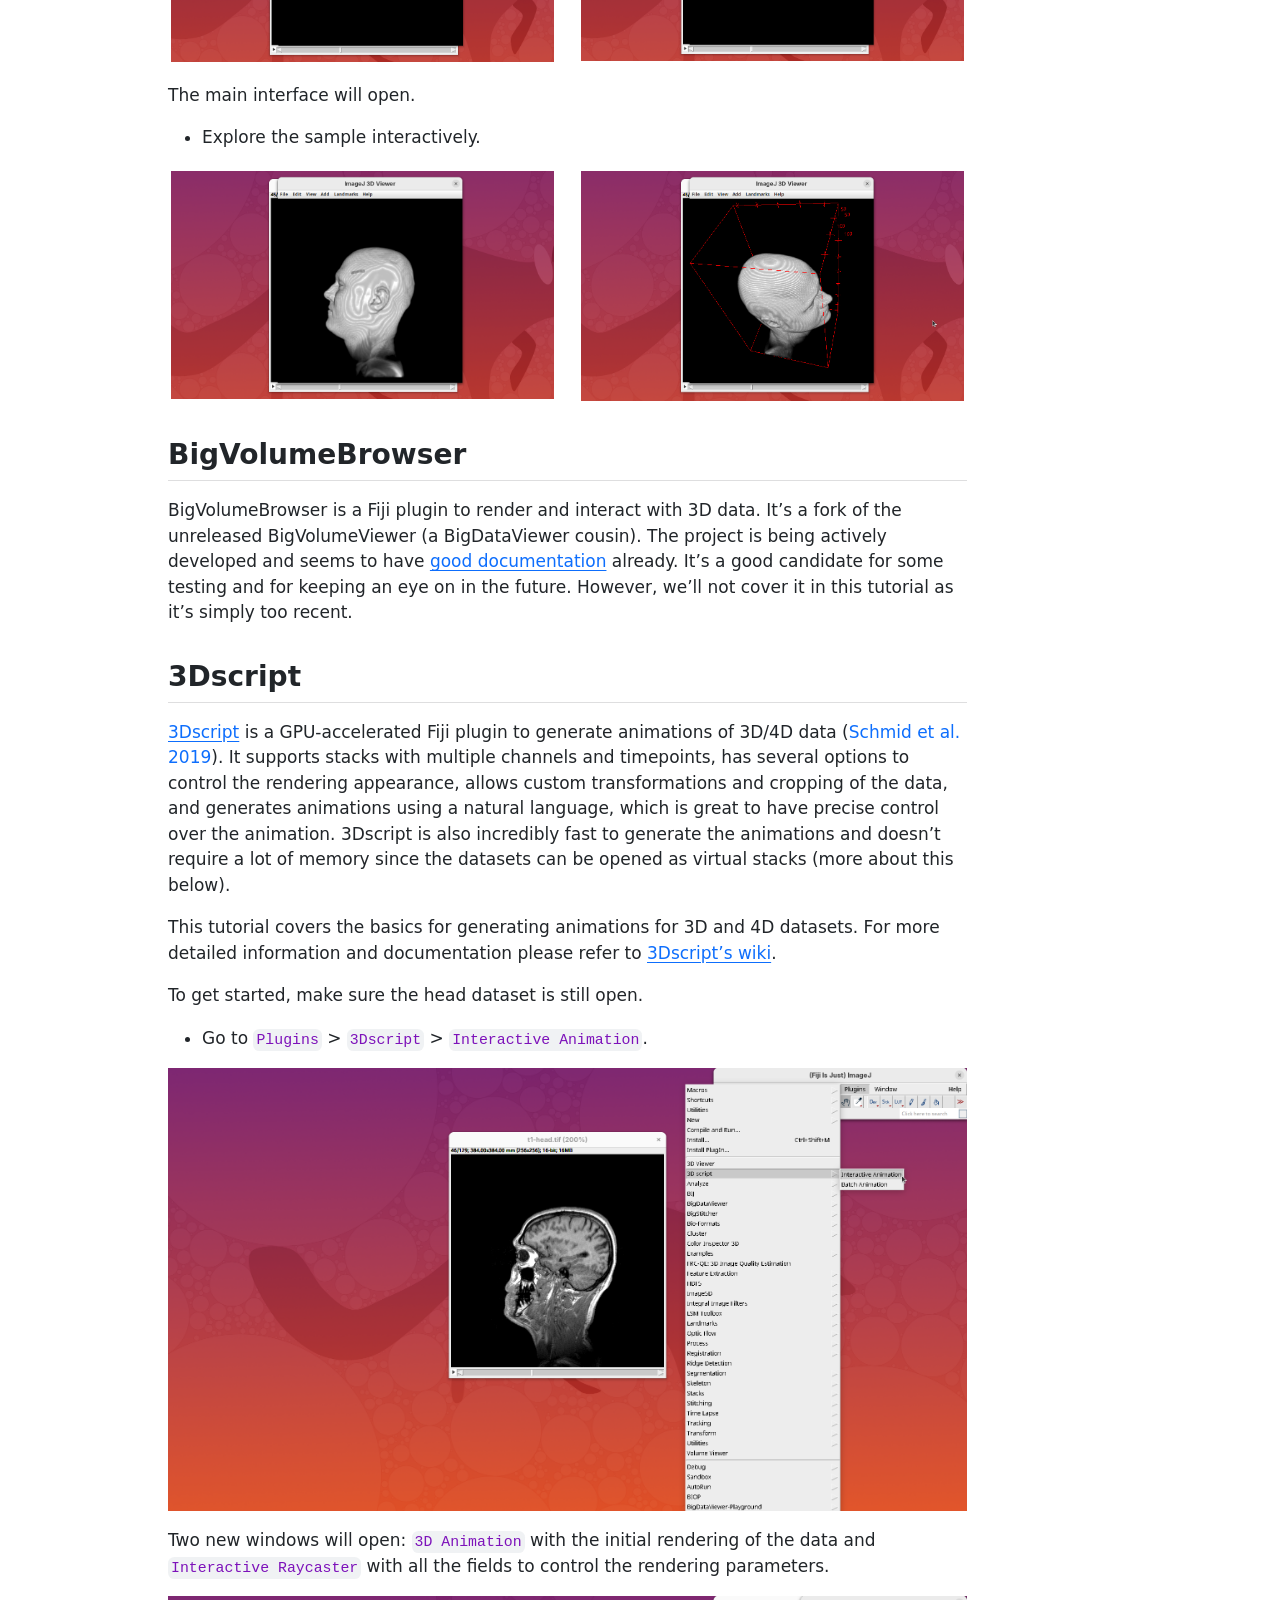
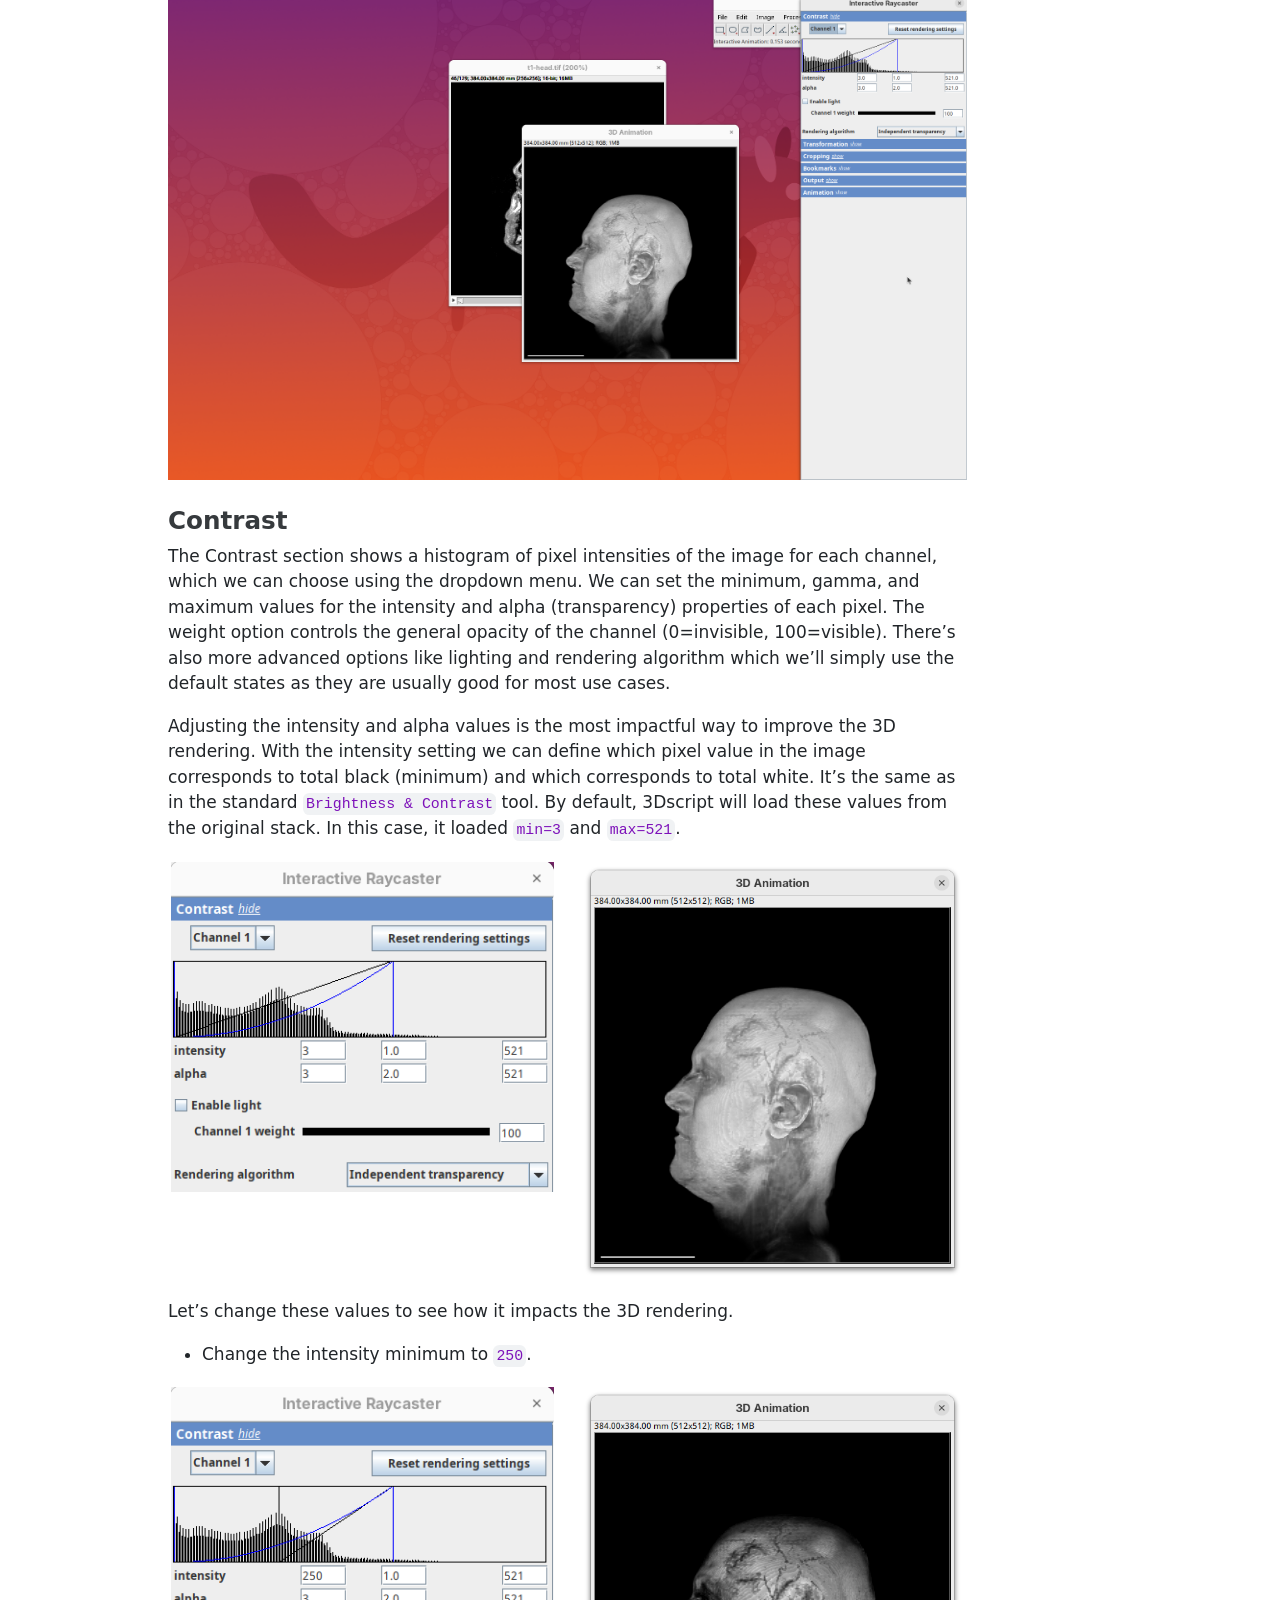
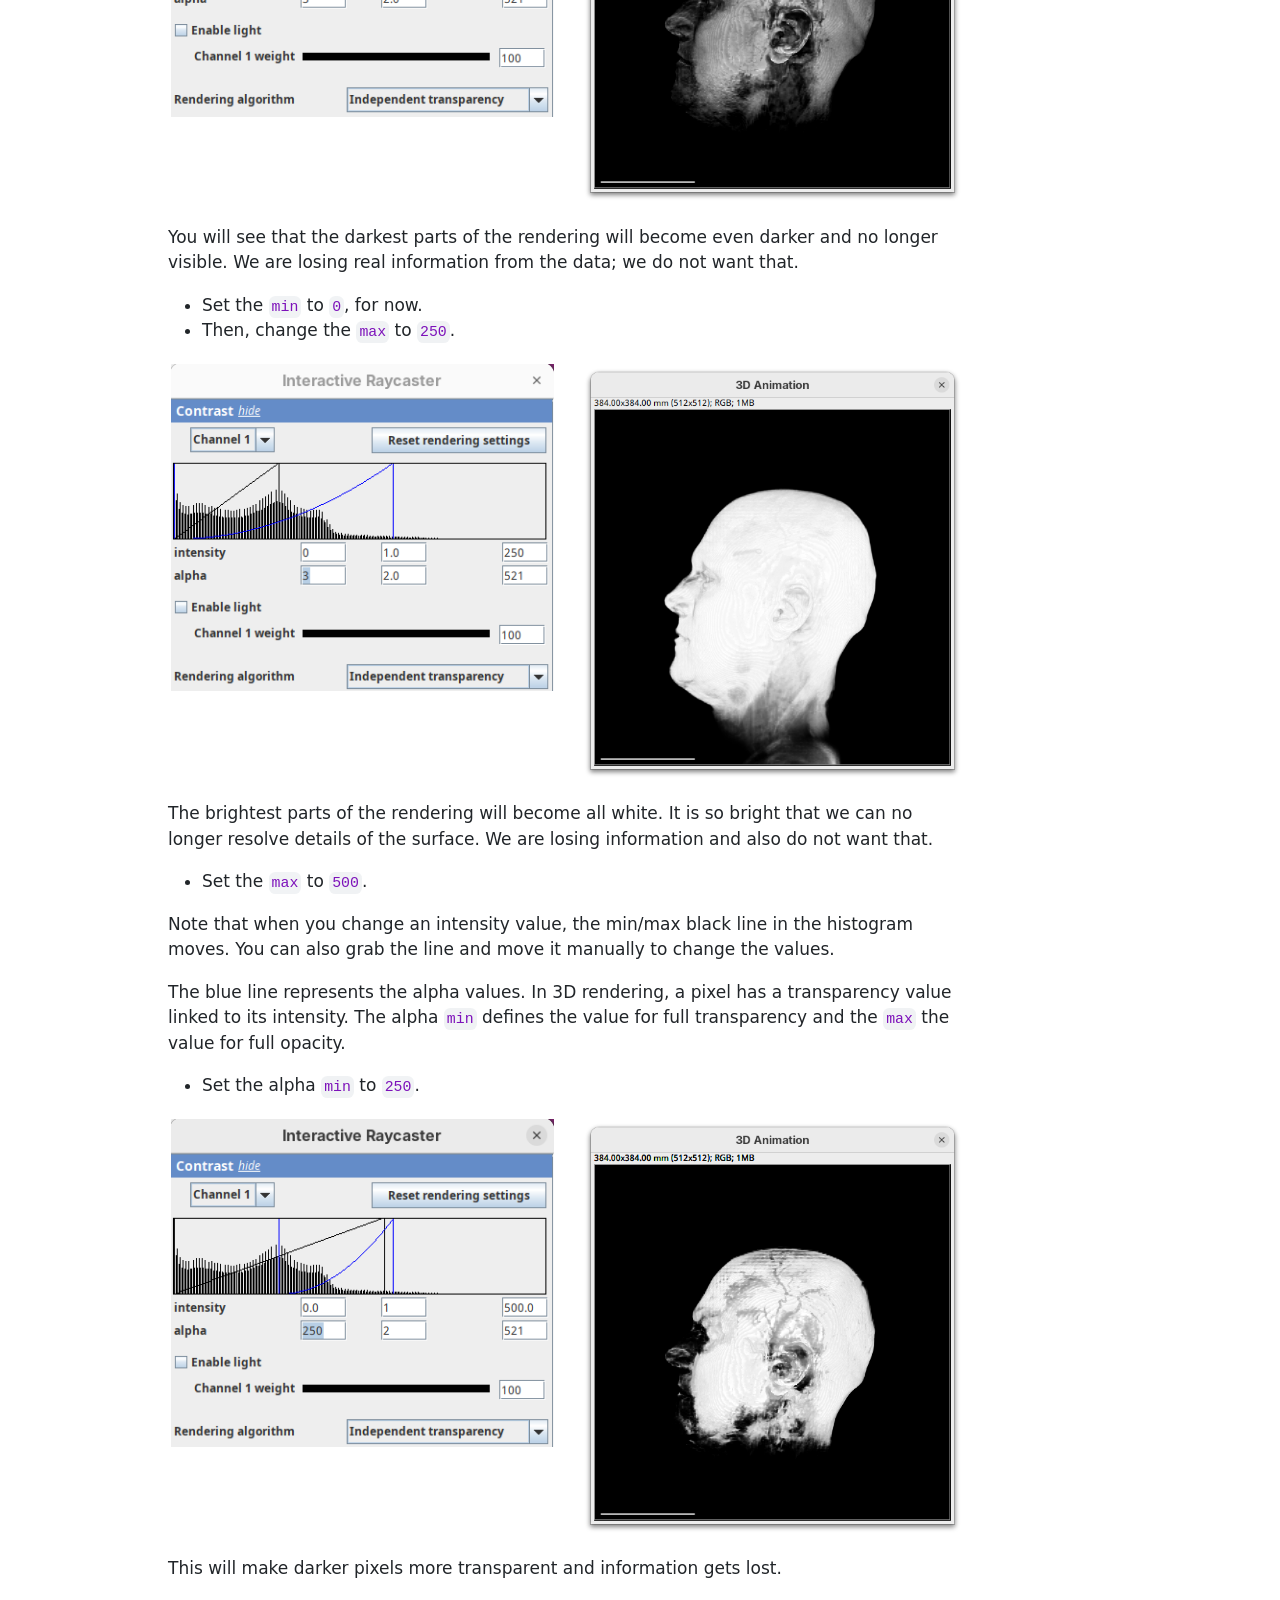
==== commit d8eb3455: "Postpone publication date" ====
--- a/3d-tutorial.html
+++ b/3d-tutorial.html
@@ -7,7 +7,7 @@
 <meta name="viewport" content="width=device-width, initial-scale=1.0, user-scalable=yes">
 
 <meta name="author" content="Bruno C. Vellutini">
-<meta name="dcterms.date" content="2025-12-29">
+<meta name="dcterms.date" content="2026-01-05">
 
 <title>Visualization of 3D data in Fiji using built-in tools and 3Dscript</title>
 <style>
@@ -153,7 +153,7 @@
   </ul></li>
   </ul></li>
   <li><a href="#sec-citation" id="toc-sec-citation" class="nav-link" data-scroll-target="#sec-citation">Citation</a></li>
-  <li><a href="#license" id="toc-license" class="nav-link" data-scroll-target="#license">License</a></li>
+  <li><a href="#sec-license" id="toc-sec-license" class="nav-link" data-scroll-target="#sec-license">License</a></li>
   <li><a href="#sec-references" id="toc-sec-references" class="nav-link" data-scroll-target="#sec-references">References</a></li>
   </ul>
 </nav>
@@ -179,7 +179,7 @@
     <div>
     <div class="quarto-title-meta-heading">Published</div>
     <div class="quarto-title-meta-contents">
-      <p class="date">December 29, 2025</p>
+      <p class="date">January 5, 2026</p>
     </div>
   </div>
   
@@ -1154,10 +1154,10 @@
 </section>
 <section id="sec-citation" class="level2">
 <h2 class="anchored" data-anchor-id="sec-citation">Citation</h2>
-<p>Vellutini, Bruno C. 2025. 3D Tutorial: Visualization of 3D Data in Fiji Using Built-in Tools and the Plugin 3Dscript. Zenodo. <a href="https://doi.org/10.5281/zenodo.18070016" class="uri">https://doi.org/10.5281/zenodo.18070016</a>.</p>
-</section>
-<section id="license" class="level2">
-<h2 class="anchored" data-anchor-id="license">License</h2>
+<p>Vellutini, B. C. (2026). Visualization of 3D data in Fiji using built-in tools and 3Dscript. Zenodo. <a href="https://doi.org/10.5281/zenodo.18070016" class="uri">https://doi.org/10.5281/zenodo.18070016</a></p>
+</section>
+<section id="sec-license" class="level2">
+<h2 class="anchored" data-anchor-id="sec-license">License</h2>
 <p>This tutorial is available under a <a href="http://creativecommons.org/licenses/by/4.0/">Creative Commons Attribution 4.0 International License</a>.</p>
 </section>
 <section id="sec-references" class="level2">
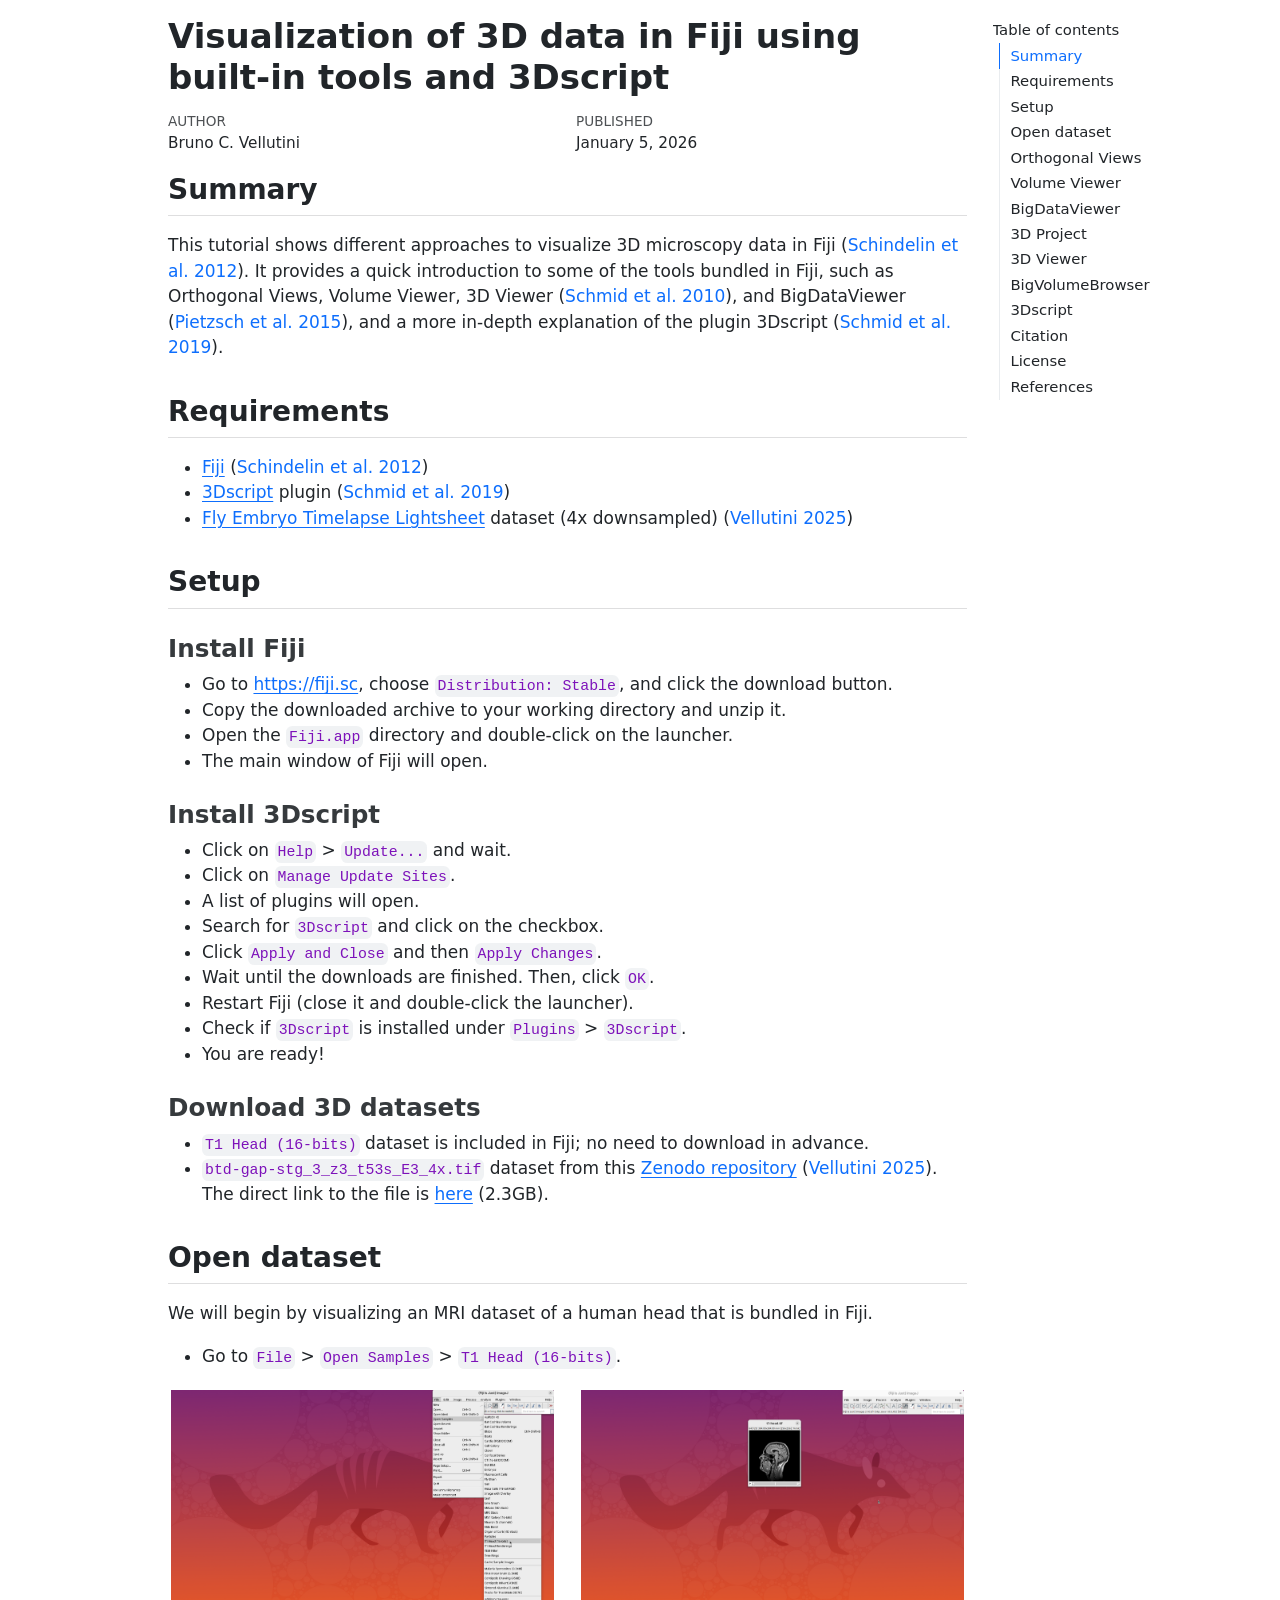
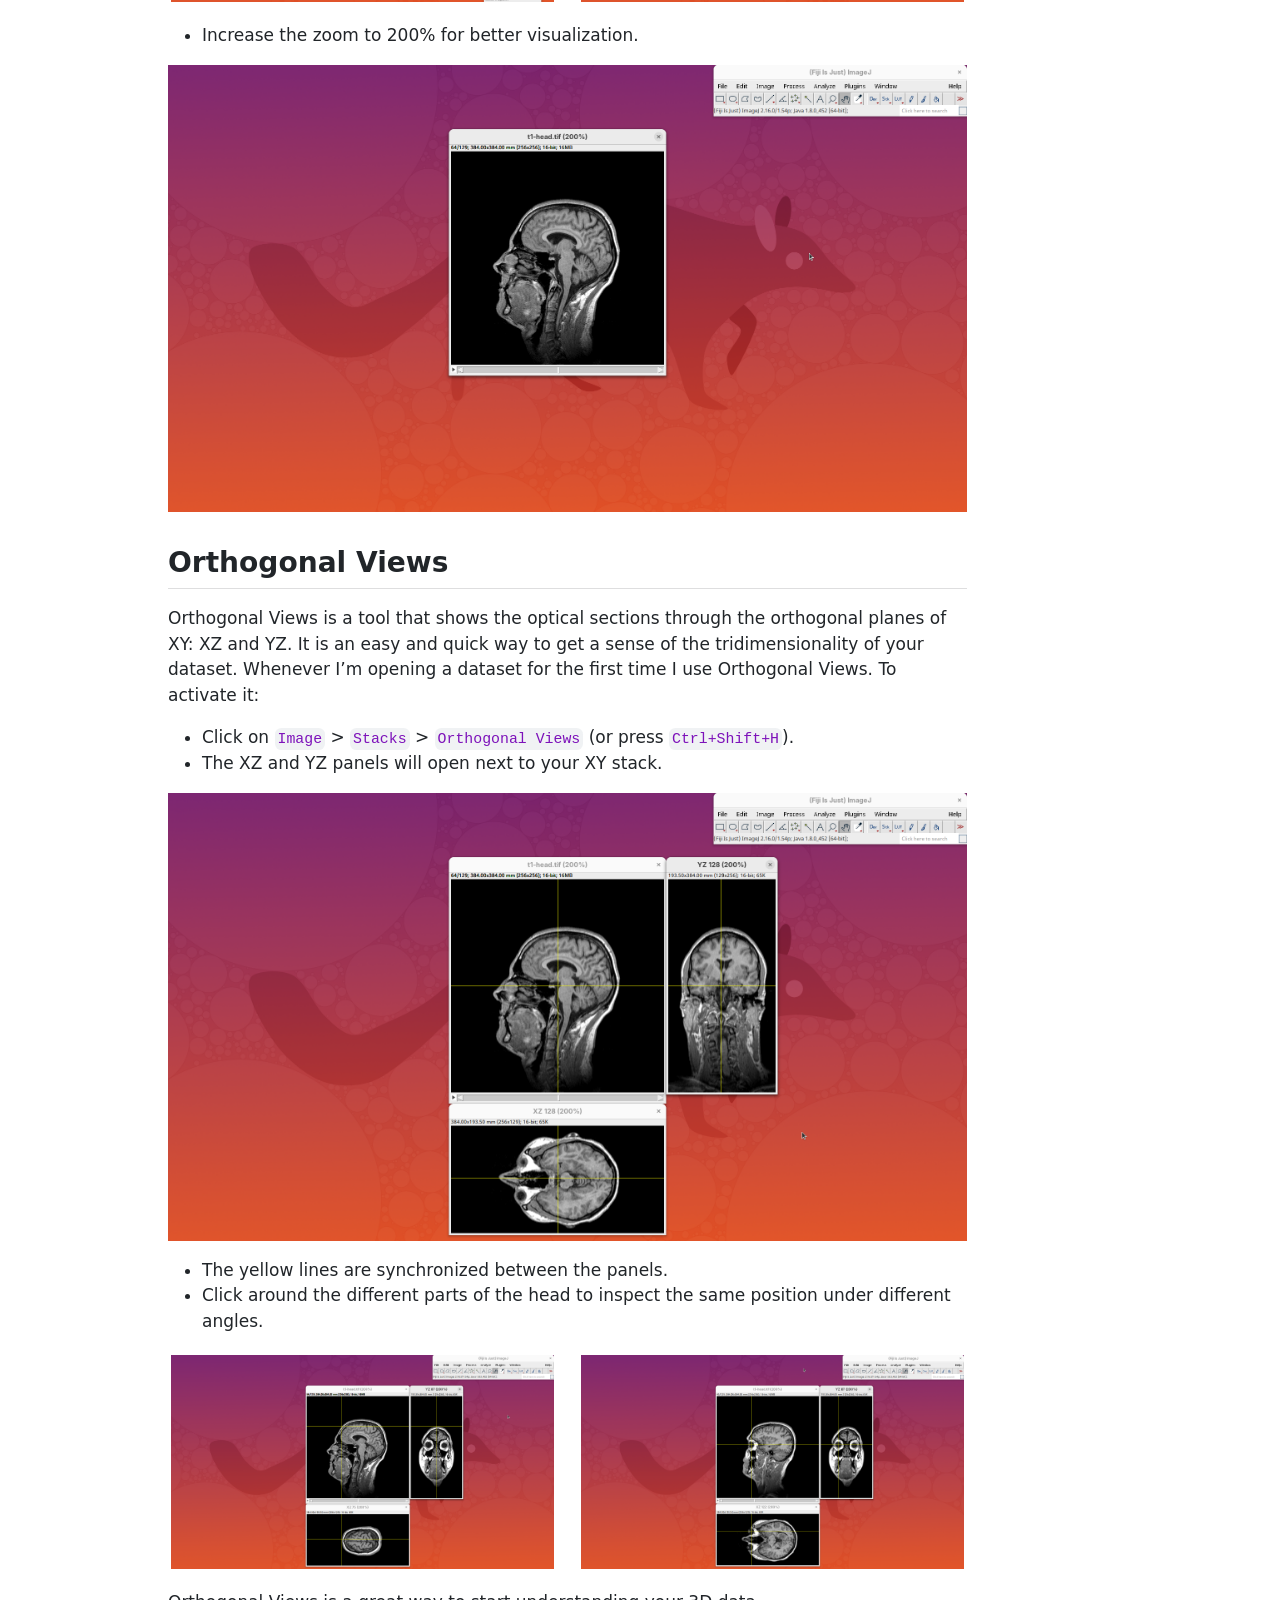
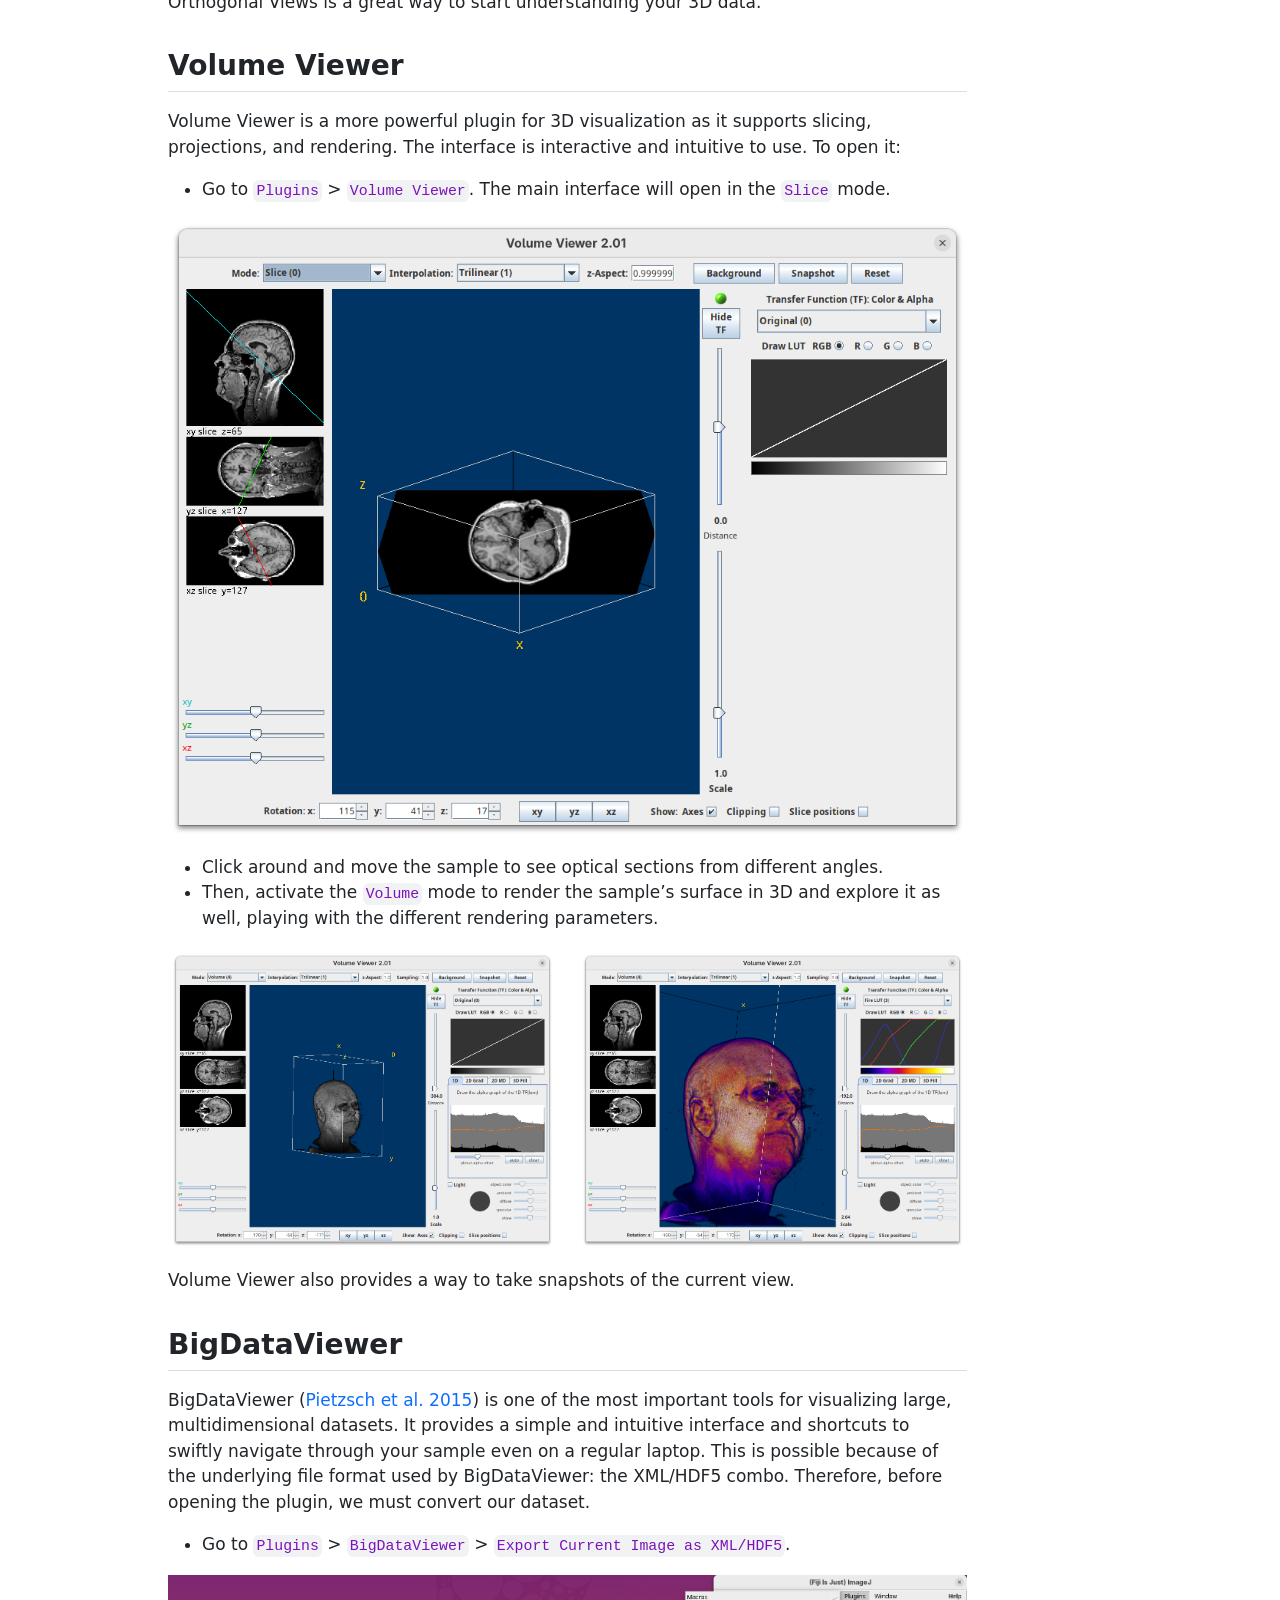
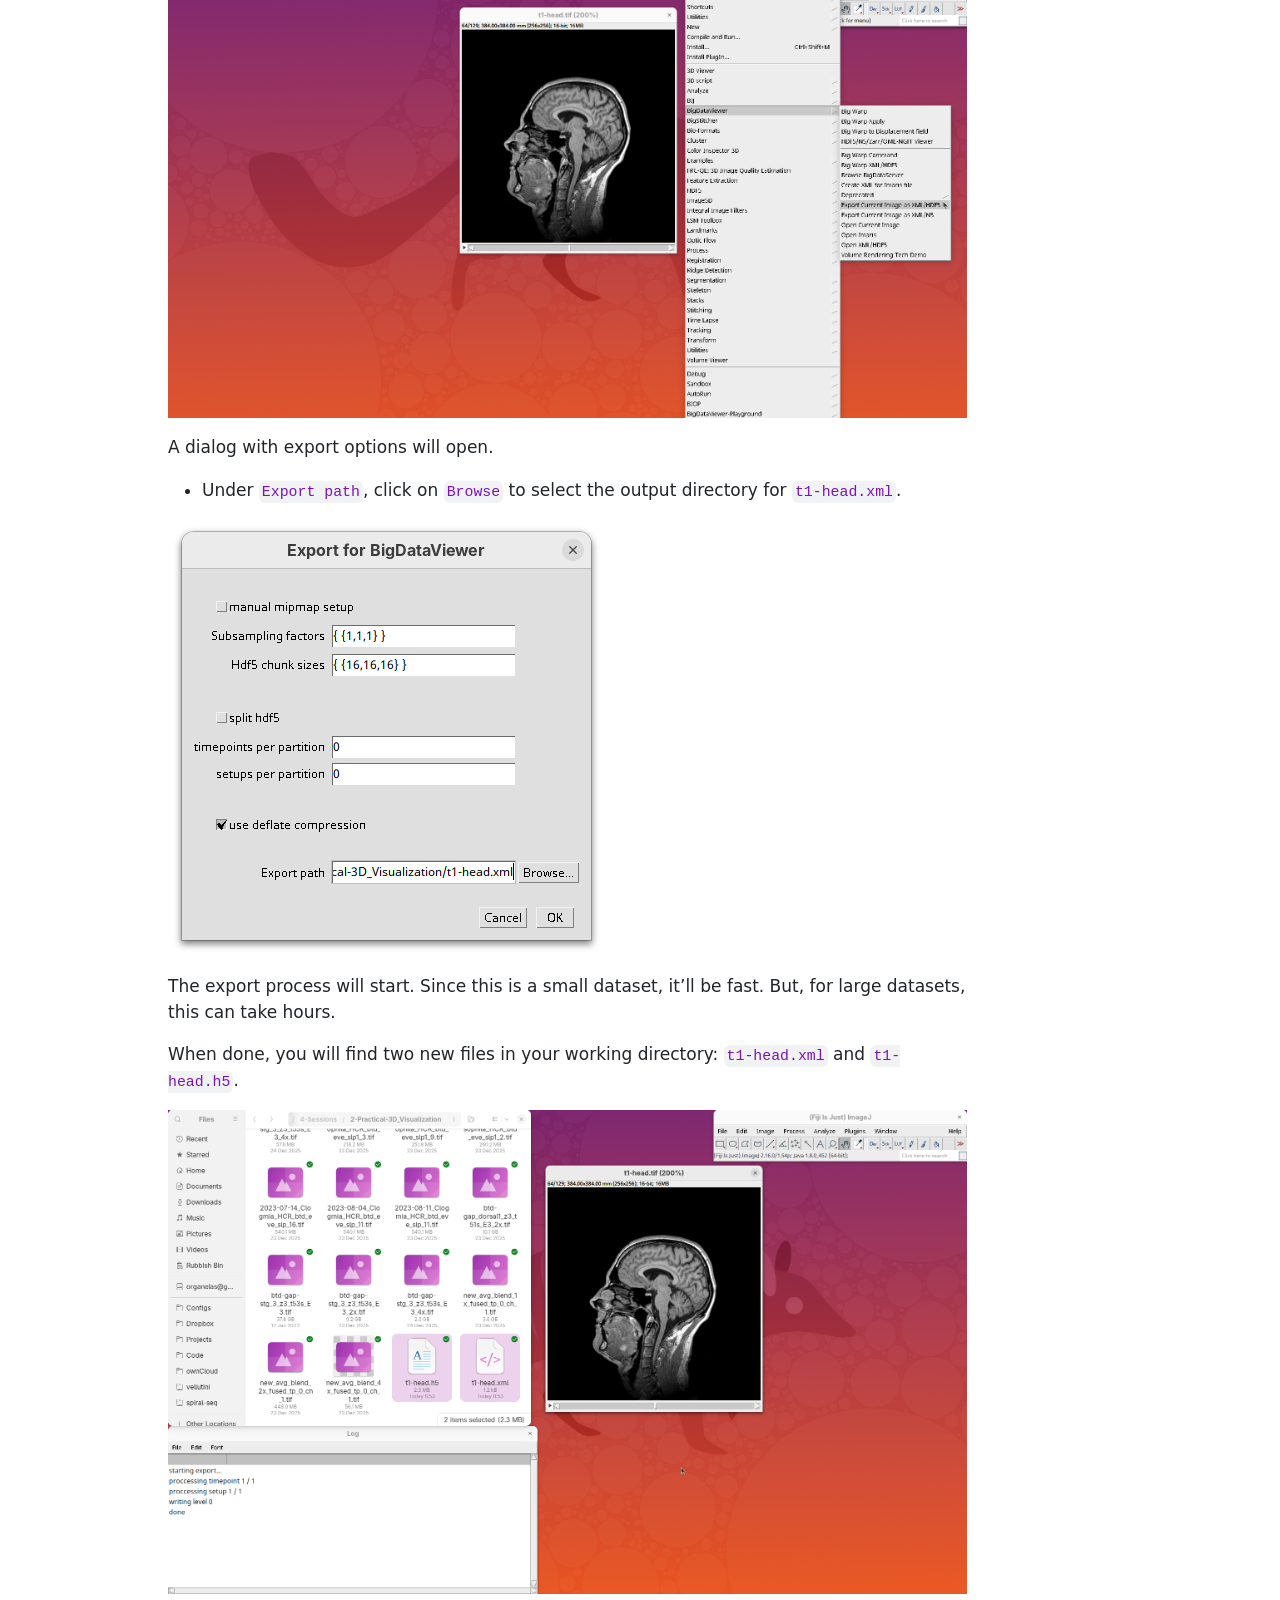
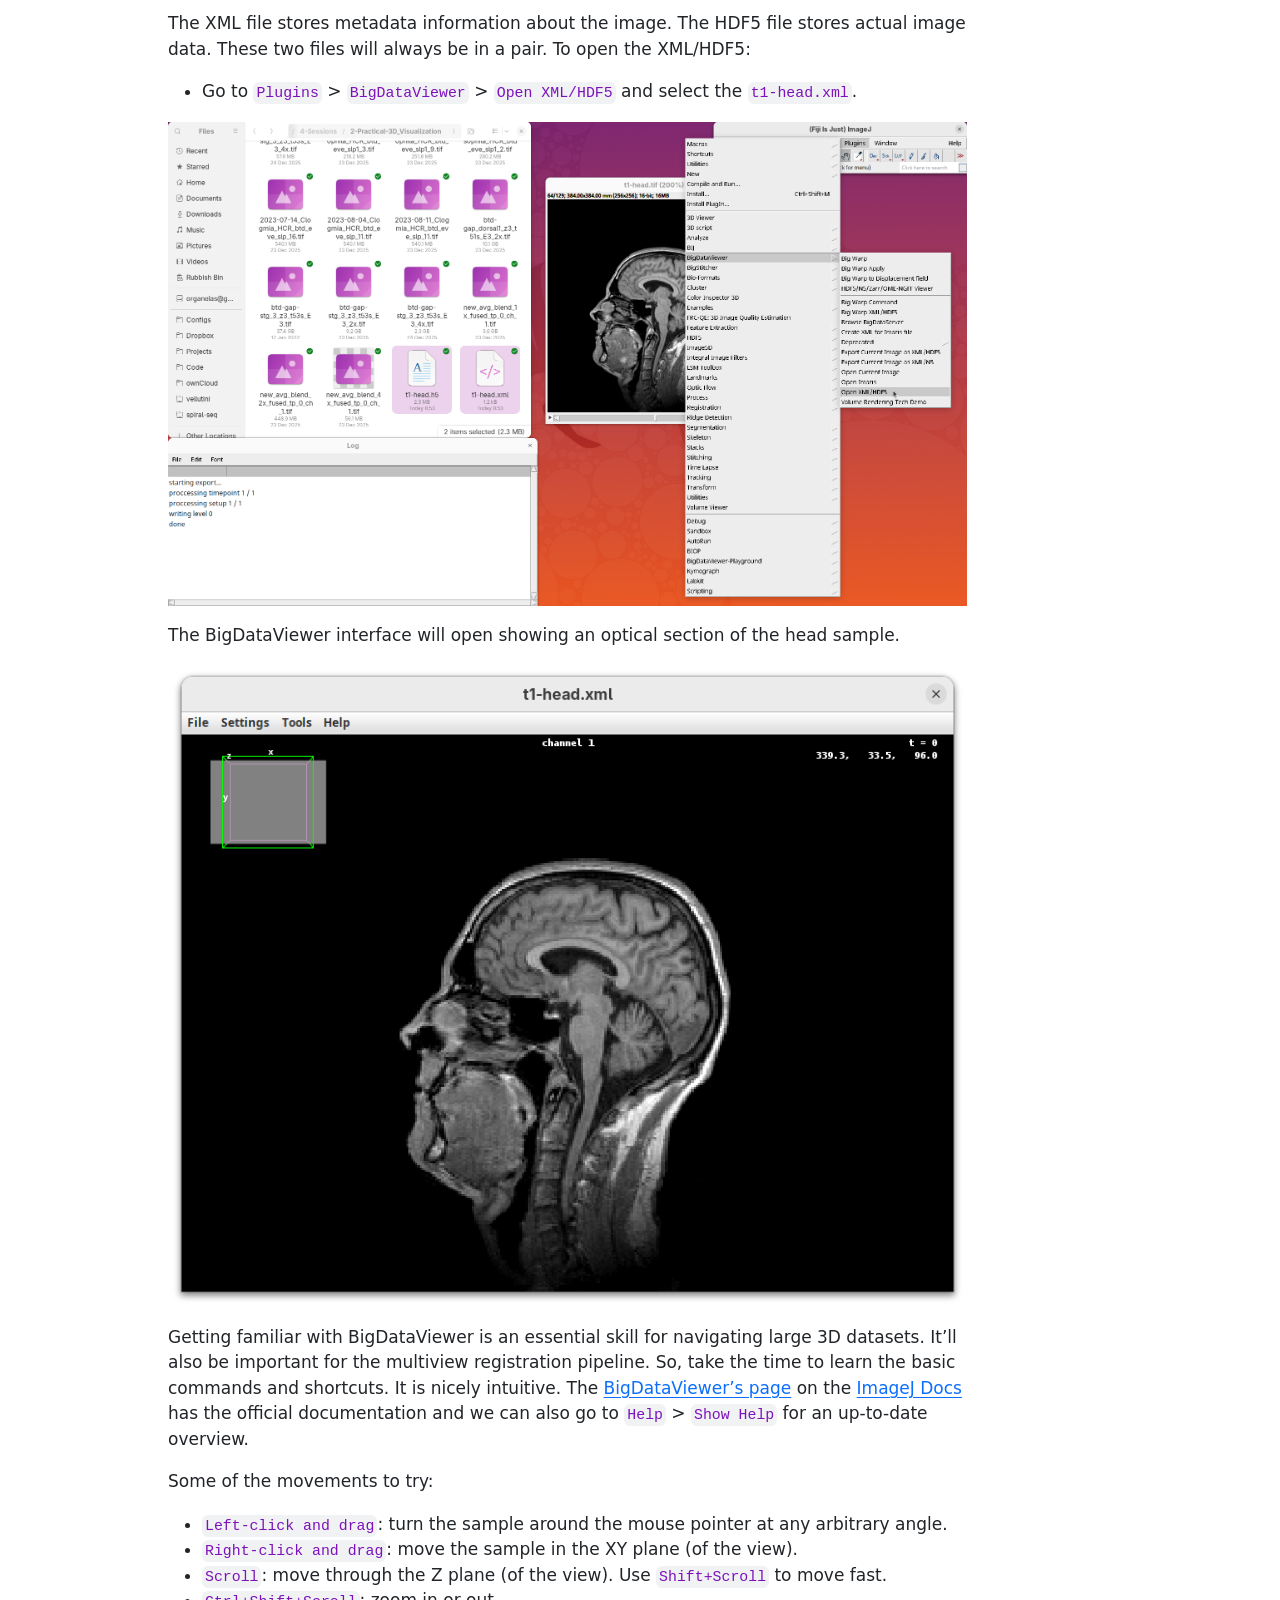
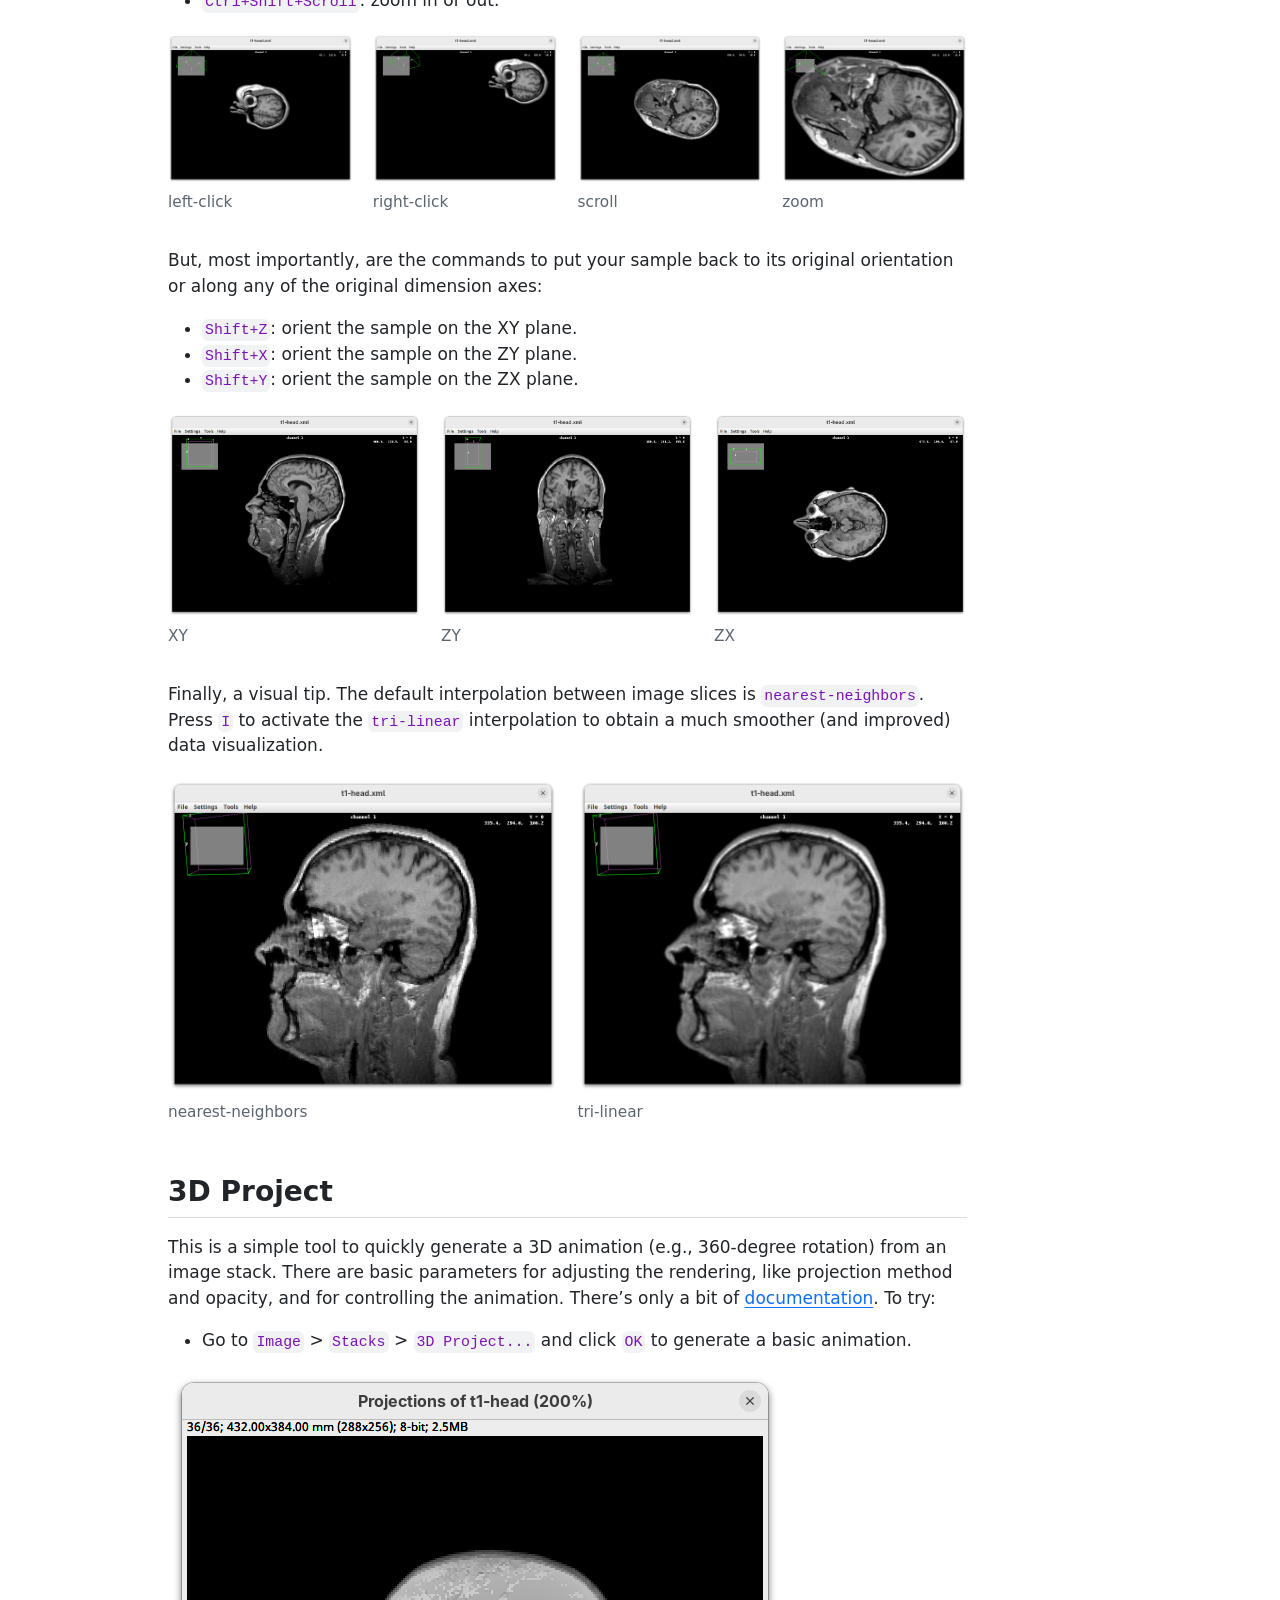
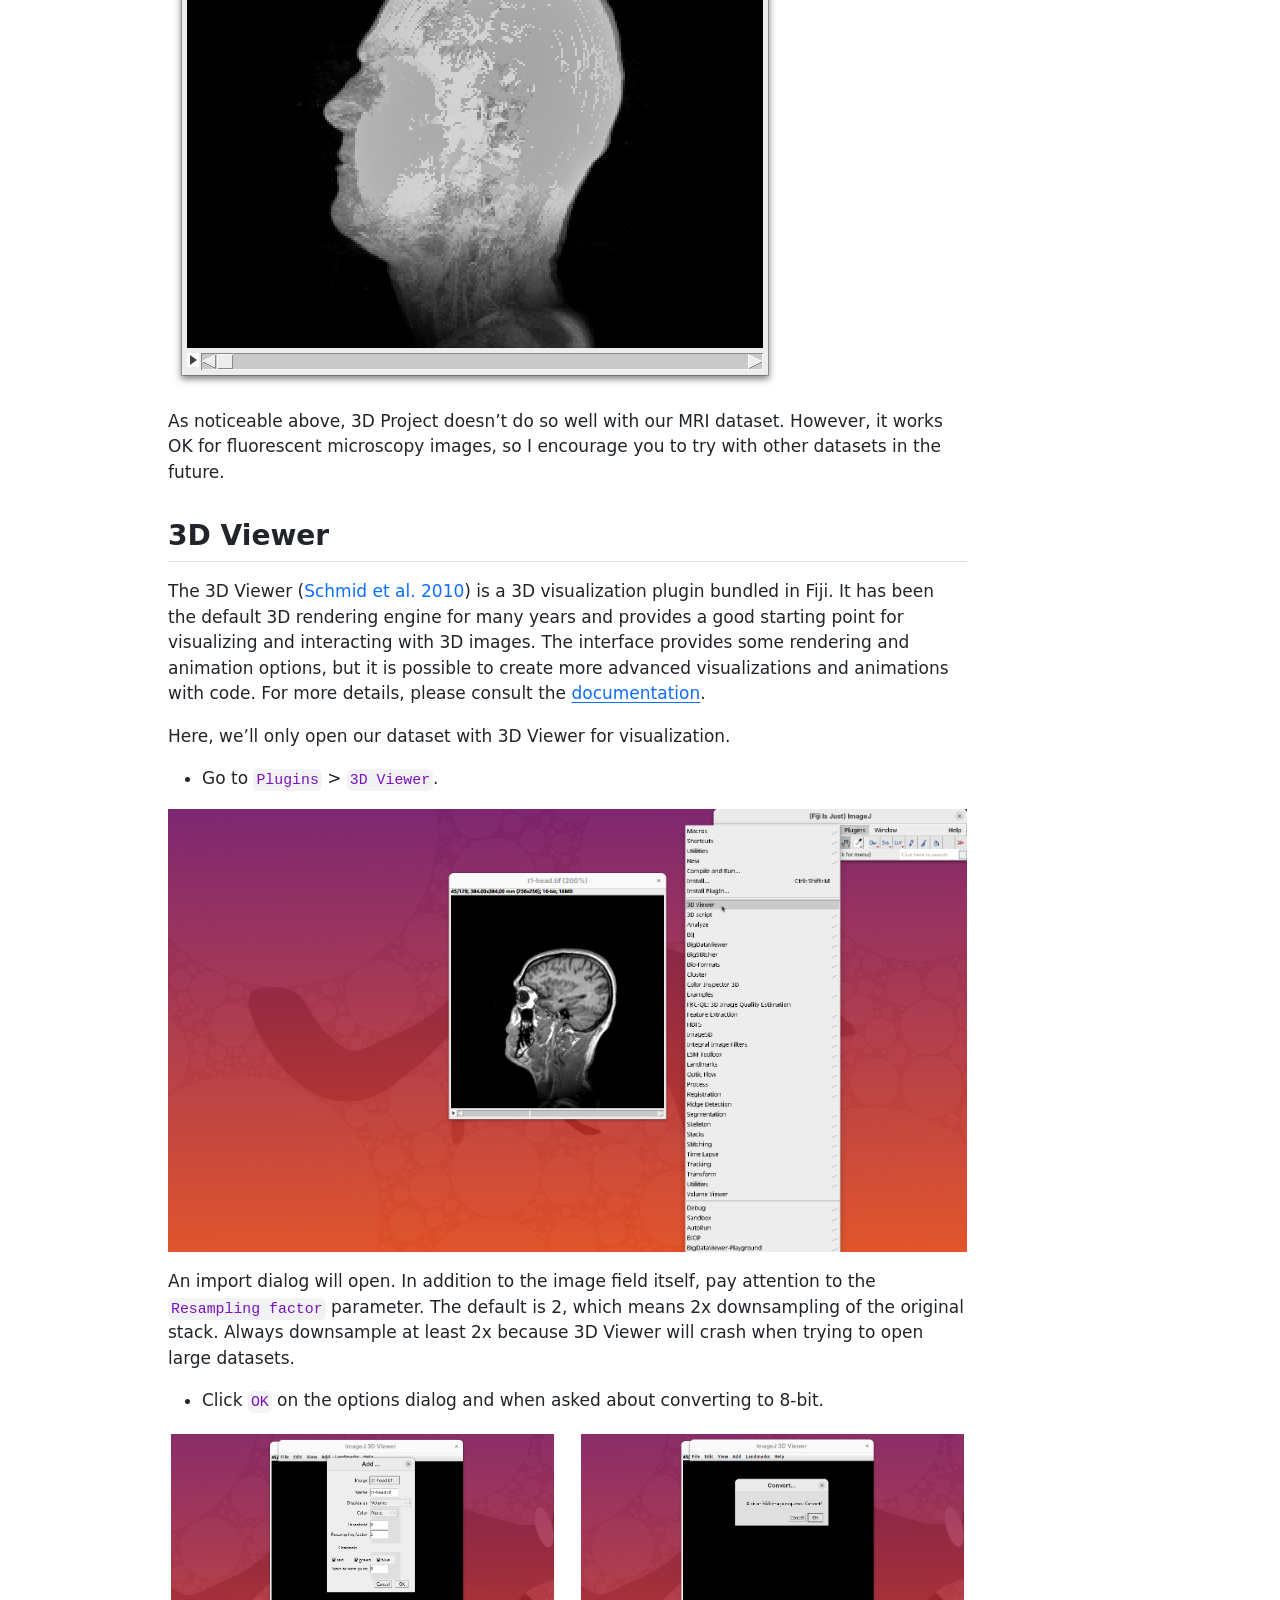
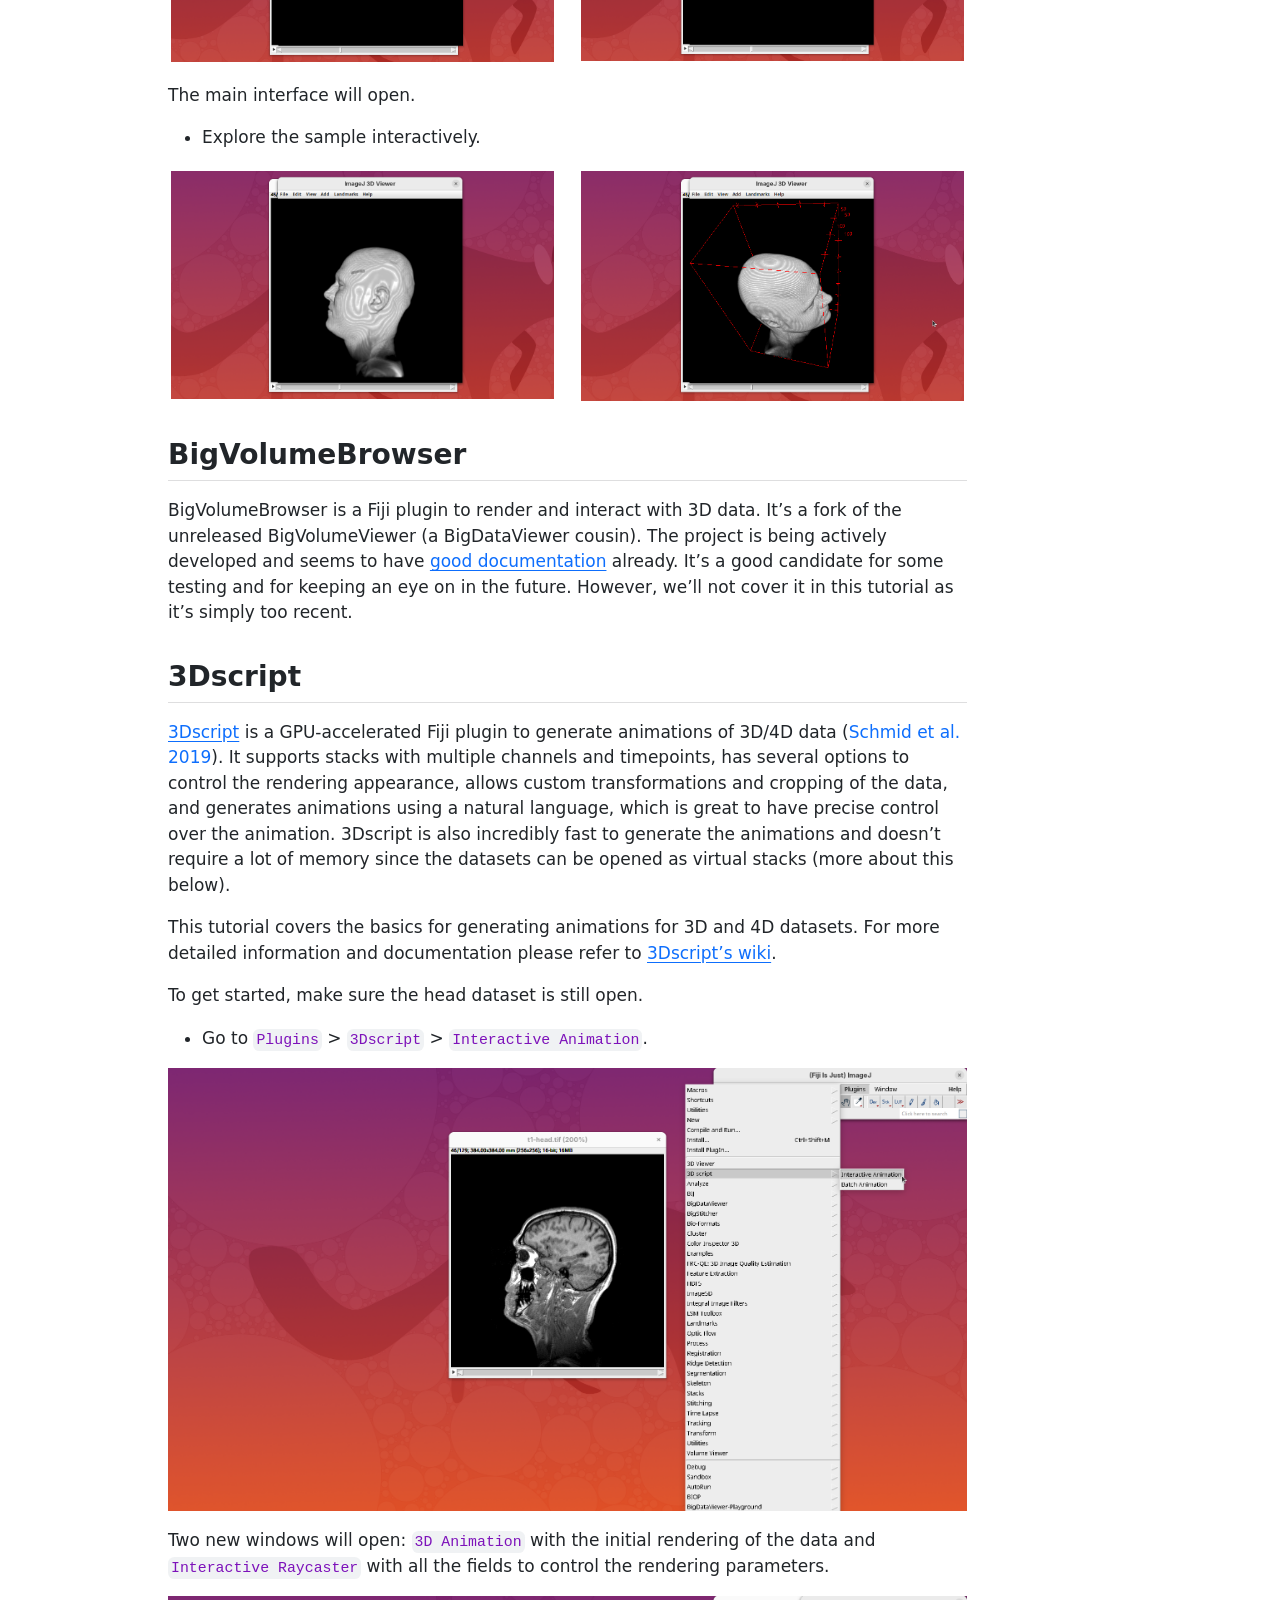
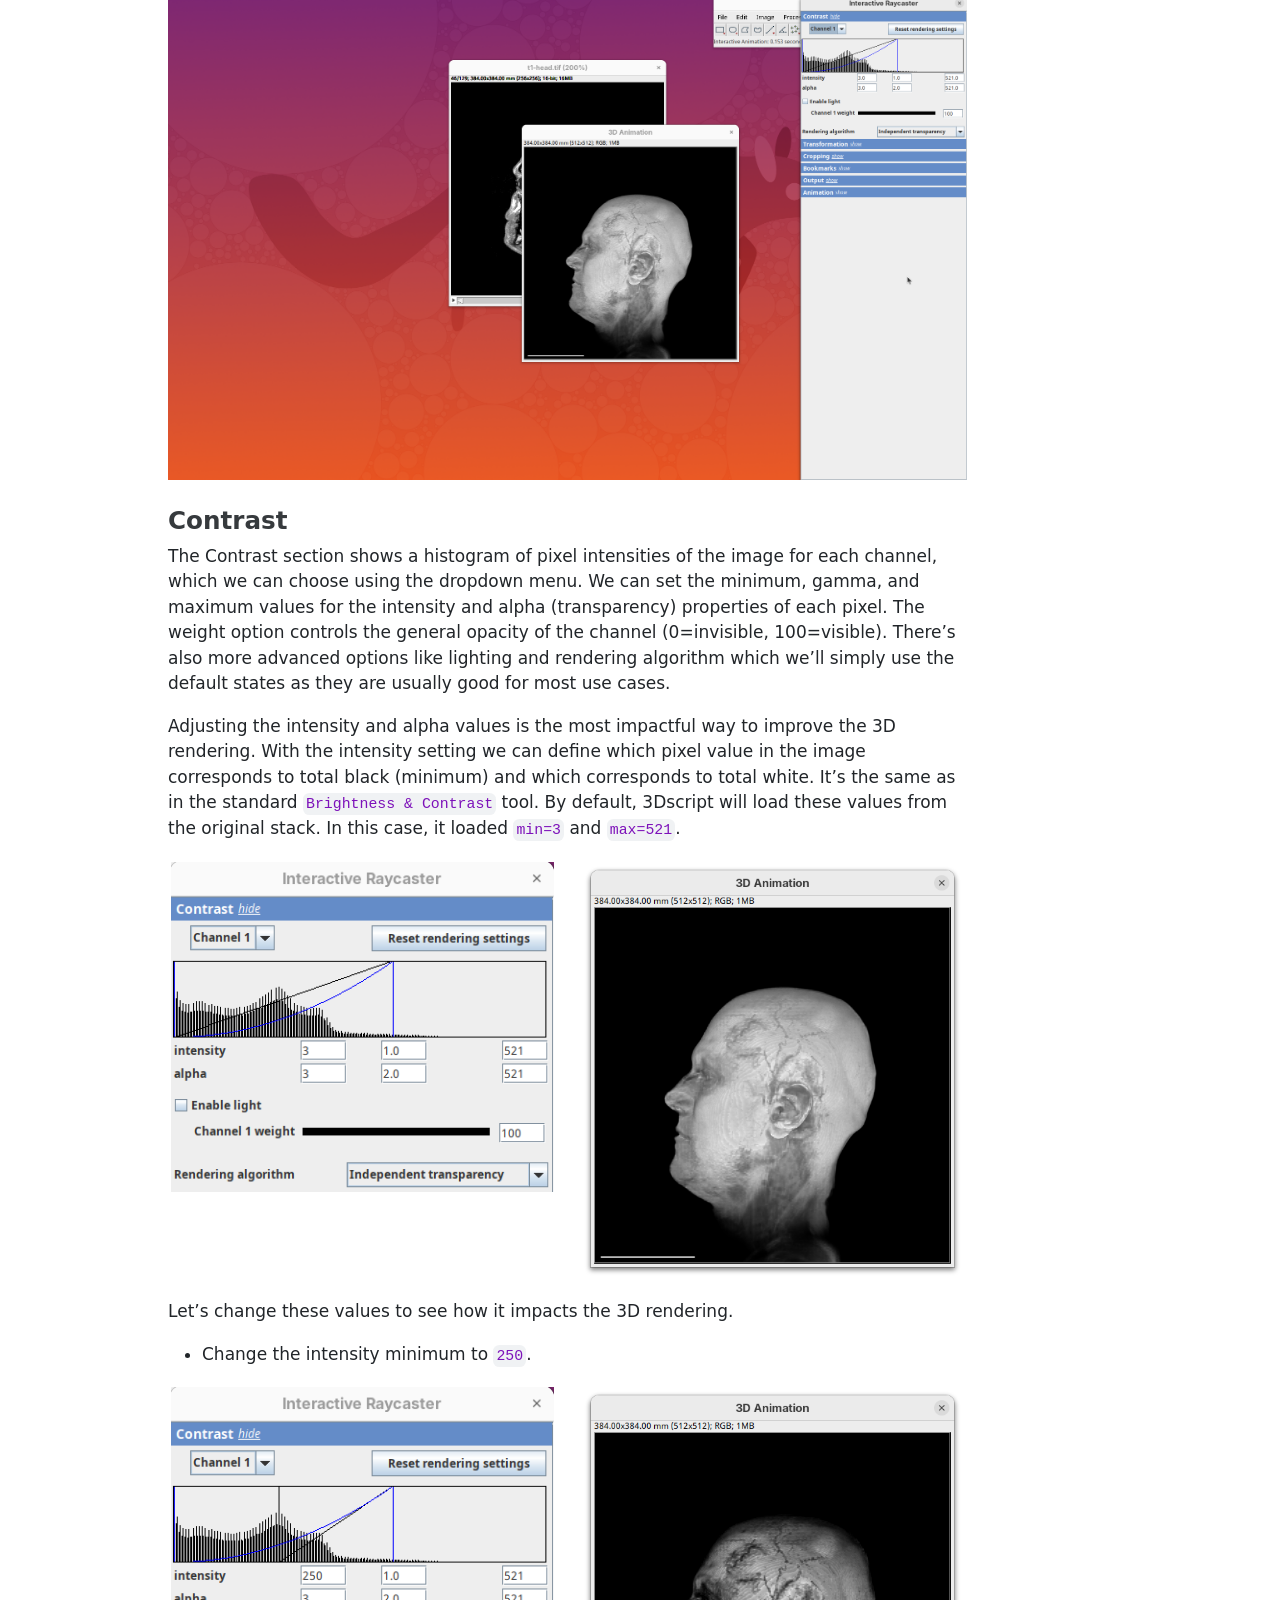
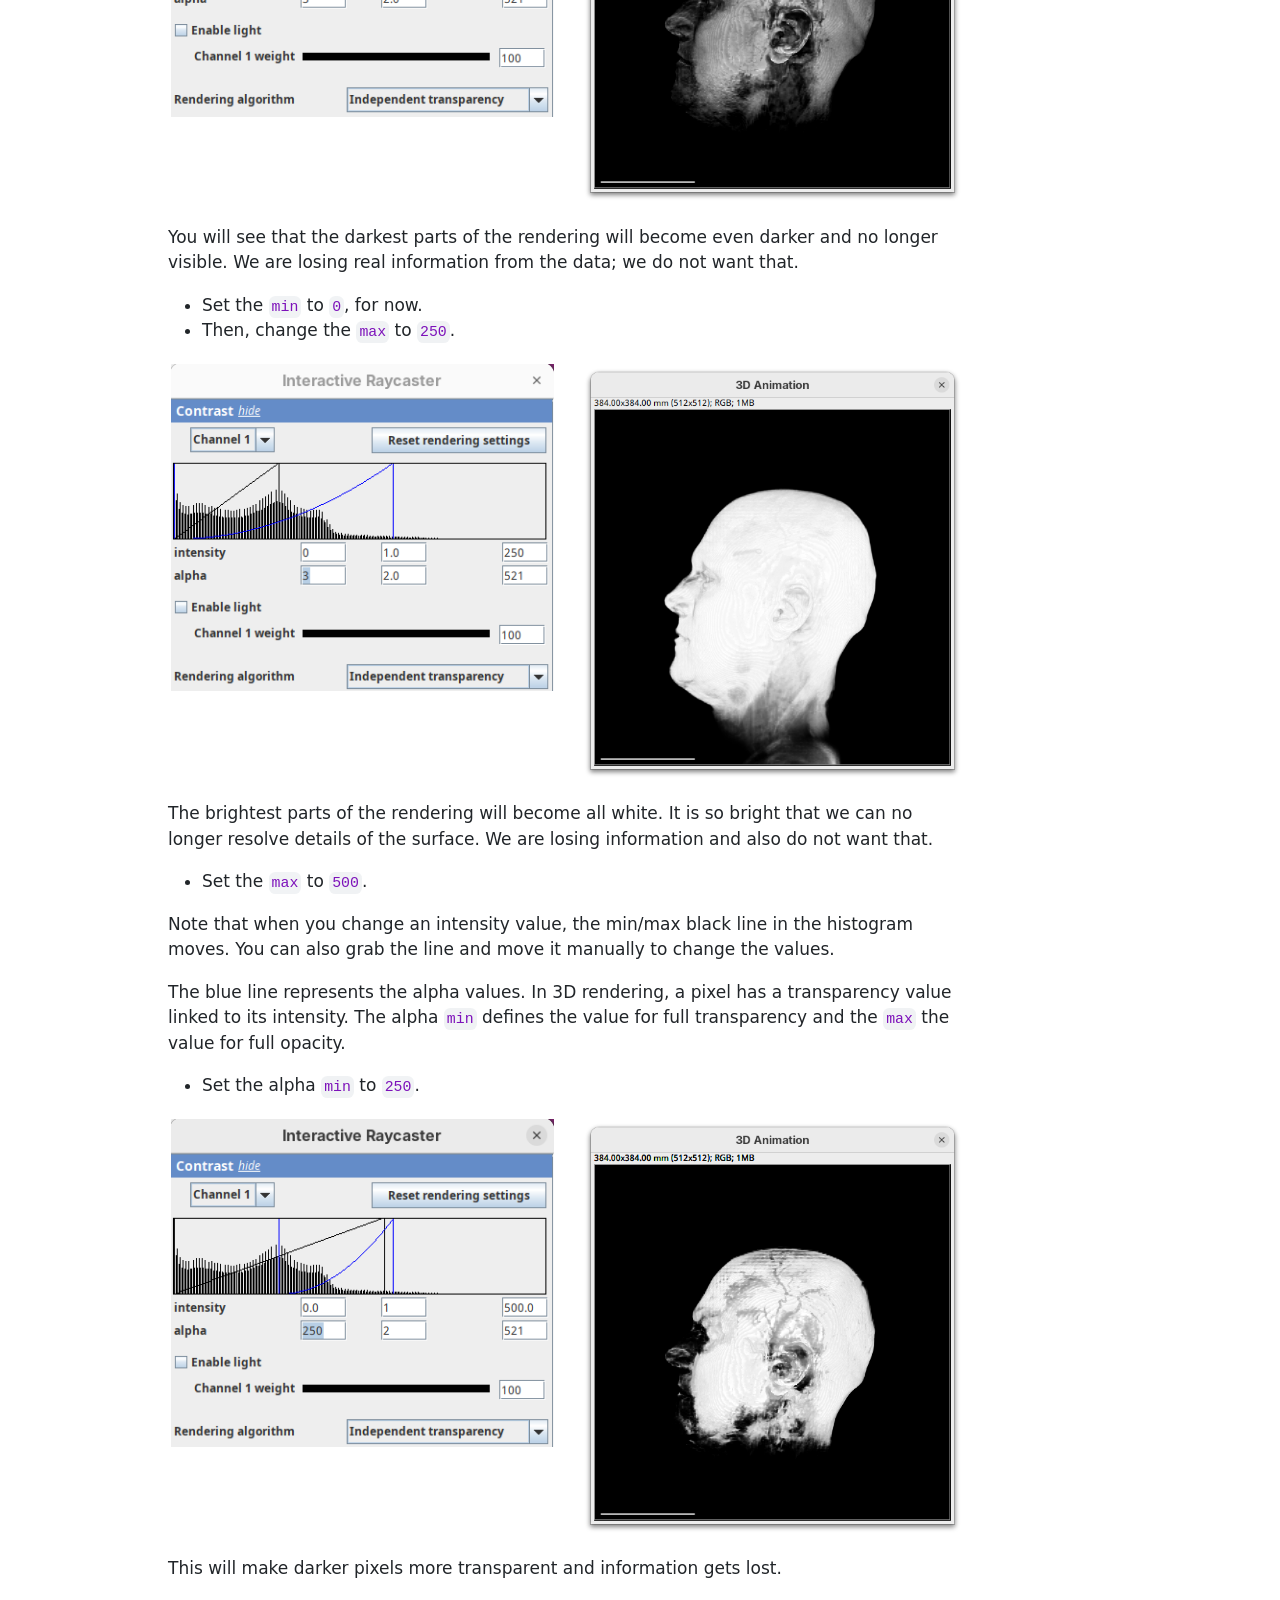
==== commit ef0326d5: "Fix dataset name" ====
--- a/3d-tutorial.html
+++ b/3d-tutorial.html
@@ -200,7 +200,7 @@
 <ul>
 <li><a href="https://fiji.sc">Fiji</a> <span class="citation" data-cites="Schindelin2012-di">(<a href="#ref-Schindelin2012-di" role="doc-biblioref">Schindelin et al. 2012</a>)</span></li>
 <li><a href="https://bene51.github.io/3Dscript/">3Dscript</a> plugin <span class="citation" data-cites="Schmid2019-bm">(<a href="#ref-Schmid2019-bm" role="doc-biblioref">Schmid et al. 2019</a>)</span></li>
-<li><a href="https://doi.org/10.5281/zenodo.18065738">Fly Embryo Timelapse</a> dataset (4x downsampled) <span class="citation" data-cites="Vellutini2025-le">(<a href="#ref-Vellutini2025-le" role="doc-biblioref">Vellutini 2025</a>)</span></li>
+<li><a href="https://doi.org/10.5281/zenodo.18065738">Fly Embryo Timelapse Lightsheet</a> dataset (4x downsampled) <span class="citation" data-cites="Vellutini2025-le">(<a href="#ref-Vellutini2025-le" role="doc-biblioref">Vellutini 2025</a>)</span></li>
 </ul>
 </section>
 <section id="sec-setup" class="level2">
